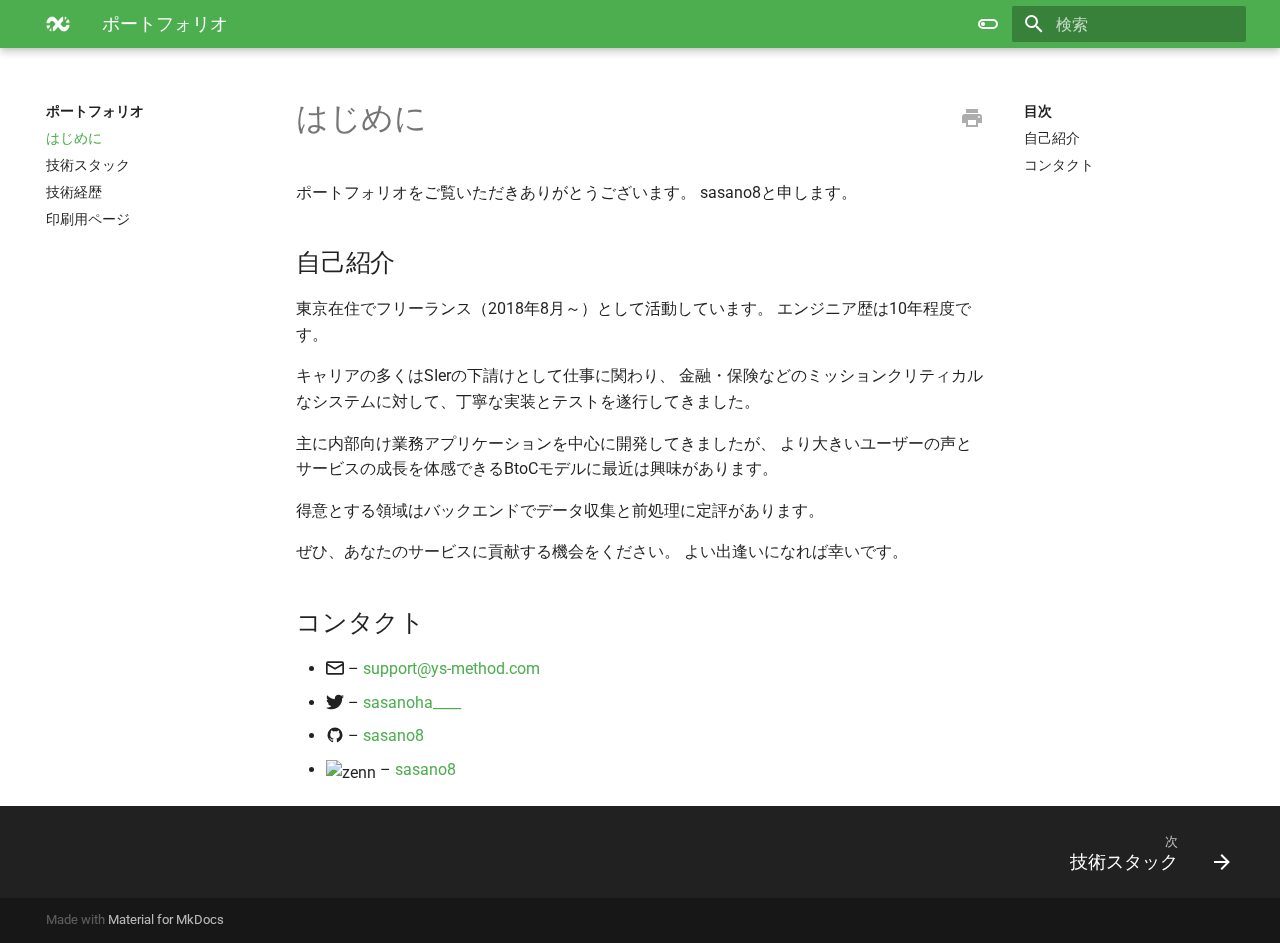
==== index.html @ bc9419f3 "deploy: 557b179d3d1a39d1cac01b126b637bb76a644ca0" ====
<!doctype html>
<html lang="ja" class="no-js">
  <head>
    
      <meta charset="utf-8">
      <meta name="viewport" content="width=device-width,initial-scale=1">
      
      
      
      
        <link rel="canonical" href="https://portfolio.ys-method.com/">
      
      <link rel="icon" href="img/logo2.png">
      <meta name="generator" content="mkdocs-1.2.3, mkdocs-material-7.2.2">
    
    
      
        <title>ポートフォリオ</title>
      
    
    
      <link rel="stylesheet" href="assets/stylesheets/main.1118c9be.min.css">
      
        
        <link rel="stylesheet" href="assets/stylesheets/palette.ba0d045b.min.css">
        
      
    
    
    
      
        
        <link rel="preconnect" href="https://fonts.gstatic.com" crossorigin>
        <link rel="stylesheet" href="https://fonts.googleapis.com/css?family=Roboto:300,400,400i,700%7CRoboto+Mono&display=fallback">
        <style>:root{--md-text-font-family:"Roboto";--md-code-font-family:"Roboto Mono"}</style>
      
    
    
    
      <link rel="stylesheet" href="css/print-site.css">
    
      <link rel="stylesheet" href="css/print-site-material.css">
    
      <link rel="stylesheet" href="css/custom.css">
    
    
      


    
    
  </head>
  
  
    
    
      
    
    
    
    
    <body dir="ltr" data-md-color-scheme="" data-md-color-primary="green" data-md-color-accent="deep-orange">
  
    
    <script>function __prefix(e){return new URL(".",location).pathname+"."+e}function __get(e,t=localStorage){return JSON.parse(t.getItem(__prefix(e)))}</script>
    
      <script>var palette=__get("__palette");if(null!==palette&&"object"==typeof palette.color)for(var key in palette.color)document.body.setAttribute("data-md-color-"+key,palette.color[key])</script>
    
    <input class="md-toggle" data-md-toggle="drawer" type="checkbox" id="__drawer" autocomplete="off">
    <input class="md-toggle" data-md-toggle="search" type="checkbox" id="__search" autocomplete="off">
    <label class="md-overlay" for="__drawer"></label>
    <div data-md-component="skip">
      
        
        <a href="#_1" class="md-skip">
          コンテンツにスキップ
        </a>
      
    </div>
    <div data-md-component="announce">
      
    </div>
    
      <header class="md-header" data-md-component="header">
  <nav class="md-header__inner md-grid" aria-label="ヘッダー">
    <a href="." title="ポートフォリオ" class="md-header__button md-logo" aria-label="ポートフォリオ" data-md-component="logo">
      
  <img src="img/logo2.png" alt="logo">

    </a>
    <label class="md-header__button md-icon" for="__drawer">
      <svg xmlns="http://www.w3.org/2000/svg" viewBox="0 0 24 24"><path d="M3 6h18v2H3V6m0 5h18v2H3v-2m0 5h18v2H3v-2z"/></svg>
    </label>
    <div class="md-header__title" data-md-component="header-title">
      <div class="md-header__ellipsis">
        <div class="md-header__topic">
          <span class="md-ellipsis">
            ポートフォリオ
          </span>
        </div>
        <div class="md-header__topic" data-md-component="header-topic">
          <span class="md-ellipsis">
            
              はじめに
            
          </span>
        </div>
      </div>
    </div>
    
      <form class="md-header__option" data-md-component="palette">
        
          
          
          <input class="md-option" data-md-color-media="" data-md-color-scheme="" data-md-color-primary="green" data-md-color-accent="deep-orange"  aria-label="Switch to dark mode"  type="radio" name="__palette" id="__palette_1">
          
            <label class="md-header__button md-icon" title="Switch to dark mode" for="__palette_2" hidden>
              <svg xmlns="http://www.w3.org/2000/svg" viewBox="0 0 24 24"><path d="M7 10a2 2 0 0 1 2 2 2 2 0 0 1-2 2 2 2 0 0 1-2-2 2 2 0 0 1 2-2m10-3a5 5 0 0 1 5 5 5 5 0 0 1-5 5H7a5 5 0 0 1-5-5 5 5 0 0 1 5-5h10M7 9a3 3 0 0 0-3 3 3 3 0 0 0 3 3h10a3 3 0 0 0 3-3 3 3 0 0 0-3-3H7z"/></svg>
            </label>
          
        
          
          
          <input class="md-option" data-md-color-media="" data-md-color-scheme="slate" data-md-color-primary="" data-md-color-accent=""  aria-label="Switch to light mode"  type="radio" name="__palette" id="__palette_2">
          
            <label class="md-header__button md-icon" title="Switch to light mode" for="__palette_1" hidden>
              <svg xmlns="http://www.w3.org/2000/svg" viewBox="0 0 24 24"><path d="M17 7H7a5 5 0 0 0-5 5 5 5 0 0 0 5 5h10a5 5 0 0 0 5-5 5 5 0 0 0-5-5m0 8a3 3 0 0 1-3-3 3 3 0 0 1 3-3 3 3 0 0 1 3 3 3 3 0 0 1-3 3z"/></svg>
            </label>
          
        
      </form>
    
    
    
      <label class="md-header__button md-icon" for="__search">
        <svg xmlns="http://www.w3.org/2000/svg" viewBox="0 0 24 24"><path d="M9.5 3A6.5 6.5 0 0 1 16 9.5c0 1.61-.59 3.09-1.56 4.23l.27.27h.79l5 5-1.5 1.5-5-5v-.79l-.27-.27A6.516 6.516 0 0 1 9.5 16 6.5 6.5 0 0 1 3 9.5 6.5 6.5 0 0 1 9.5 3m0 2C7 5 5 7 5 9.5S7 14 9.5 14 14 12 14 9.5 12 5 9.5 5z"/></svg>
      </label>
      
<div class="md-search" data-md-component="search" role="dialog">
  <label class="md-search__overlay" for="__search"></label>
  <div class="md-search__inner" role="search">
    <form class="md-search__form" name="search">
      <input type="text" class="md-search__input" name="query" aria-label="検索" placeholder="検索" autocapitalize="off" autocorrect="off" autocomplete="off" spellcheck="false" data-md-component="search-query" required>
      <label class="md-search__icon md-icon" for="__search">
        <svg xmlns="http://www.w3.org/2000/svg" viewBox="0 0 24 24"><path d="M9.5 3A6.5 6.5 0 0 1 16 9.5c0 1.61-.59 3.09-1.56 4.23l.27.27h.79l5 5-1.5 1.5-5-5v-.79l-.27-.27A6.516 6.516 0 0 1 9.5 16 6.5 6.5 0 0 1 3 9.5 6.5 6.5 0 0 1 9.5 3m0 2C7 5 5 7 5 9.5S7 14 9.5 14 14 12 14 9.5 12 5 9.5 5z"/></svg>
        <svg xmlns="http://www.w3.org/2000/svg" viewBox="0 0 24 24"><path d="M20 11v2H8l5.5 5.5-1.42 1.42L4.16 12l7.92-7.92L13.5 5.5 8 11h12z"/></svg>
      </label>
      <nav class="md-search__options" aria-label="Search">
        
        <button type="reset" class="md-search__icon md-icon" aria-label="クリア" tabindex="-1">
          <svg xmlns="http://www.w3.org/2000/svg" viewBox="0 0 24 24"><path d="M19 6.41 17.59 5 12 10.59 6.41 5 5 6.41 10.59 12 5 17.59 6.41 19 12 13.41 17.59 19 19 17.59 13.41 12 19 6.41z"/></svg>
        </button>
      </nav>
      
    </form>
    <div class="md-search__output">
      <div class="md-search__scrollwrap" data-md-scrollfix>
        <div class="md-search-result" data-md-component="search-result">
          <div class="md-search-result__meta">
            検索を初期化
          </div>
          <ol class="md-search-result__list"></ol>
        </div>
      </div>
    </div>
  </div>
</div>
    
    
  </nav>
</header>
    
    <div class="md-container" data-md-component="container">
      
      
        
      
      <main class="md-main" data-md-component="main">
        <div class="md-main__inner md-grid">
          
            
              
              <div class="md-sidebar md-sidebar--primary" data-md-component="sidebar" data-md-type="navigation" >
                <div class="md-sidebar__scrollwrap">
                  <div class="md-sidebar__inner">
                    


<nav class="md-nav md-nav--primary" aria-label="ナビゲーション" data-md-level="0">
  <label class="md-nav__title" for="__drawer">
    <a href="." title="ポートフォリオ" class="md-nav__button md-logo" aria-label="ポートフォリオ" data-md-component="logo">
      
  <img src="img/logo2.png" alt="logo">

    </a>
    ポートフォリオ
  </label>
  
  <ul class="md-nav__list" data-md-scrollfix>
    
      
      
      

  
  
    
  
  
    <li class="md-nav__item md-nav__item--active">
      
      <input class="md-nav__toggle md-toggle" data-md-toggle="toc" type="checkbox" id="__toc">
      
      
        
      
      
        <label class="md-nav__link md-nav__link--active" for="__toc">
          はじめに
          <span class="md-nav__icon md-icon"></span>
        </label>
      
      <a href="." class="md-nav__link md-nav__link--active">
        はじめに
      </a>
      
        
<nav class="md-nav md-nav--secondary" aria-label="目次">
  
  
  
    
  
  
    <label class="md-nav__title" for="__toc">
      <span class="md-nav__icon md-icon"></span>
      目次
    </label>
    <ul class="md-nav__list" data-md-component="toc" data-md-scrollfix>
      
        <li class="md-nav__item">
  <a href="#_2" class="md-nav__link">
    自己紹介
  </a>
  
</li>
      
        <li class="md-nav__item">
  <a href="#_3" class="md-nav__link">
    コンタクト
  </a>
  
</li>
      
    </ul>
  
</nav>
      
    </li>
  

    
      
      
      

  
  
  
    <li class="md-nav__item">
      <a href="tech_stack/" class="md-nav__link">
        技術スタック
      </a>
    </li>
  

    
      
      
      

  
  
  
    <li class="md-nav__item">
      <a href="background/" class="md-nav__link">
        技術経歴
      </a>
    </li>
  

    
      
      
      

  
  
  
    <li class="md-nav__item">
      <a href="print_page/" class="md-nav__link">
        印刷用ページ
      </a>
    </li>
  

    
  </ul>
</nav>
                  </div>
                </div>
              </div>
            
            
              
              <div class="md-sidebar md-sidebar--secondary" data-md-component="sidebar" data-md-type="toc" >
                <div class="md-sidebar__scrollwrap">
                  <div class="md-sidebar__inner">
                    
<nav class="md-nav md-nav--secondary" aria-label="目次">
  
  
  
    
  
  
    <label class="md-nav__title" for="__toc">
      <span class="md-nav__icon md-icon"></span>
      目次
    </label>
    <ul class="md-nav__list" data-md-component="toc" data-md-scrollfix>
      
        <li class="md-nav__item">
  <a href="#_2" class="md-nav__link">
    自己紹介
  </a>
  
</li>
      
        <li class="md-nav__item">
  <a href="#_3" class="md-nav__link">
    コンタクト
  </a>
  
</li>
      
    </ul>
  
</nav>
                  </div>
                </div>
              </div>
            
          
          <div class="md-content" data-md-component="content">
            <article class="md-content__inner md-typeset">
              

    <a href="print_page/" title="印刷用ページ" class="md-content__button md-icon">
        <svg xmlns="http://www.w3.org/2000/svg" viewBox="0 0 24 24"><path d="M18 3H6v4h12m1 5a1 1 0 0 1-1-1 1 1 0 0 1 1-1 1 1 0 0 1 1 1 1 1 0 0 1-1 1m-3 7H8v-5h8m3-6H5a3 3 0 0 0-3 3v6h4v4h12v-4h4v-6a3 3 0 0 0-3-3z"/></svg>
    </a>




                
                
                <h1 id="_1">はじめに</h1>
<p>ポートフォリオをご覧いただきありがとうございます。
sasano8と申します。</p>
<h2 id="_2">自己紹介</h2>
<p>東京在住でフリーランス（2018年8月～）として活動しています。
エンジニア歴は10年程度です。</p>
<p>キャリアの多くはSIerの下請けとして仕事に関わり、
金融・保険などのミッションクリティカルなシステムに対して、丁寧な実装とテストを遂行してきました。</p>
<p>主に内部向け業務アプリケーションを中心に開発してきましたが、
より大きいユーザーの声とサービスの成長を体感できるBtoCモデルに最近は興味があります。</p>
<p>得意とする領域はバックエンドでデータ収集と前処理に定評があります。</p>
<p>ぜひ、あなたのサービスに貢献する機会をください。
よい出逢いになれば幸いです。</p>
<h2 id="_3">コンタクト</h2>
<ul>
<li><span class="twemoji"><svg xmlns="http://www.w3.org/2000/svg" viewBox="0 0 16 16"><path fill-rule="evenodd" d="M1.75 2A1.75 1.75 0 0 0 0 3.75v.736a.75.75 0 0 0 0 .027v7.737C0 13.216.784 14 1.75 14h12.5A1.75 1.75 0 0 0 16 12.25v-8.5A1.75 1.75 0 0 0 14.25 2H1.75zM14.5 4.07v-.32a.25.25 0 0 0-.25-.25H1.75a.25.25 0 0 0-.25.25v.32L8 7.88l6.5-3.81zm-13 1.74v6.441c0 .138.112.25.25.25h12.5a.25.25 0 0 0 .25-.25V5.809L8.38 9.397a.75.75 0 0 1-.76 0L1.5 5.809z"/></svg></span> – <a href="mailto:support@ys-method.com" target="_blank">support@ys-method.com</a></li>
<li><span class="twemoji"><svg xmlns="http://www.w3.org/2000/svg" viewBox="0 0 512 512"><path d="M459.37 151.716c.325 4.548.325 9.097.325 13.645 0 138.72-105.583 298.558-298.558 298.558-59.452 0-114.68-17.219-161.137-47.106 8.447.974 16.568 1.299 25.34 1.299 49.055 0 94.213-16.568 130.274-44.832-46.132-.975-84.792-31.188-98.112-72.772 6.498.974 12.995 1.624 19.818 1.624 9.421 0 18.843-1.3 27.614-3.573-48.081-9.747-84.143-51.98-84.143-102.985v-1.299c13.969 7.797 30.214 12.67 47.431 13.319-28.264-18.843-46.781-51.005-46.781-87.391 0-19.492 5.197-37.36 14.294-52.954 51.655 63.675 129.3 105.258 216.365 109.807-1.624-7.797-2.599-15.918-2.599-24.04 0-57.828 46.782-104.934 104.934-104.934 30.213 0 57.502 12.67 76.67 33.137 23.715-4.548 46.456-13.32 66.599-25.34-7.798 24.366-24.366 44.833-46.132 57.827 21.117-2.273 41.584-8.122 60.426-16.243-14.292 20.791-32.161 39.308-52.628 54.253z"/></svg></span> – <a href="https://twitter.com/sasanoha____" target="_blank">sasanoha____</a></li>
<li><span class="twemoji"><svg xmlns="http://www.w3.org/2000/svg" viewBox="0 0 24 24"><path d="M12 2A10 10 0 0 0 2 12c0 4.42 2.87 8.17 6.84 9.5.5.08.66-.23.66-.5v-1.69c-2.77.6-3.36-1.34-3.36-1.34-.46-1.16-1.11-1.47-1.11-1.47-.91-.62.07-.6.07-.6 1 .07 1.53 1.03 1.53 1.03.87 1.52 2.34 1.07 2.91.83.09-.65.35-1.09.63-1.34-2.22-.25-4.55-1.11-4.55-4.92 0-1.11.38-2 1.03-2.71-.1-.25-.45-1.29.1-2.64 0 0 .84-.27 2.75 1.02.79-.22 1.65-.33 2.5-.33.85 0 1.71.11 2.5.33 1.91-1.29 2.75-1.02 2.75-1.02.55 1.35.2 2.39.1 2.64.65.71 1.03 1.6 1.03 2.71 0 3.82-2.34 4.66-4.57 4.91.36.31.69.92.69 1.85V21c0 .27.16.59.67.5C19.14 20.16 22 16.42 22 12A10 10 0 0 0 12 2z"/></svg></span> – <a href="https://github.com/sasano8/" target="_blank">sasano8</a></li>
<li><img class="twemoji" src="https://simpleicons.org/icons/zenn.svg" alt="zenn" /> – <a href="https://zenn.dev/sasano8" target="_blank">sasano8</a></li>
</ul>
                
              

              
                


              
            </article>
          </div>
        </div>
        
      </main>
      
        
<footer class="md-footer">
  
    <nav class="md-footer__inner md-grid" aria-label="フッター">
      
      
        
        <a href="tech_stack/" class="md-footer__link md-footer__link--next" aria-label="次: 技術スタック" rel="next">
          <div class="md-footer__title">
            <div class="md-ellipsis">
              <span class="md-footer__direction">
                次
              </span>
              技術スタック
            </div>
          </div>
          <div class="md-footer__button md-icon">
            <svg xmlns="http://www.w3.org/2000/svg" viewBox="0 0 24 24"><path d="M4 11v2h12l-5.5 5.5 1.42 1.42L19.84 12l-7.92-7.92L10.5 5.5 16 11H4z"/></svg>
          </div>
        </a>
      
    </nav>
  
  <div class="md-footer-meta md-typeset">
    <div class="md-footer-meta__inner md-grid">
      <div class="md-footer-copyright">
        
        Made with
        <a href="https://squidfunk.github.io/mkdocs-material/" target="_blank" rel="noopener">
          Material for MkDocs
        </a>
        
      </div>
      
    </div>
  </div>
</footer>
      
    </div>
    <div class="md-dialog" data-md-component="dialog">
      <div class="md-dialog__inner md-typeset"></div>
    </div>
    <script id="__config" type="application/json">{"base": ".", "features": [], "translations": {"clipboard.copy": "\u30af\u30ea\u30c3\u30d7\u30dc\u30fc\u30c9\u3078\u30b3\u30d4\u30fc", "clipboard.copied": "\u30b3\u30d4\u30fc\u3057\u307e\u3057\u305f", "search.config.lang": "ja", "search.config.pipeline": "trimmer, stemmer", "search.config.separator": "[\\s\\-\u3000\u3001\u3002\uff0c\uff0e]+", "search.placeholder": "\u691c\u7d22", "search.result.placeholder": "\u691c\u7d22\u30ad\u30fc\u30ef\u30fc\u30c9\u3092\u5165\u529b\u3057\u3066\u304f\u3060\u3055\u3044", "search.result.none": "\u4f55\u3082\u898b\u3064\u304b\u308a\u307e\u305b\u3093\u3067\u3057\u305f", "search.result.one": "1\u4ef6\u898b\u3064\u304b\u308a\u307e\u3057\u305f", "search.result.other": "#\u4ef6\u898b\u3064\u304b\u308a\u307e\u3057\u305f", "search.result.more.one": "\u3053\u306e\u30da\u30fc\u30b8\u5185\u306b\u3082\u30461\u4ef6\u898b\u3064\u304b\u308a\u307e\u3057\u305f", "search.result.more.other": "\u3053\u306e\u30da\u30fc\u30b8\u5185\u306b\u3042\u3068#\u4ef6\u898b\u3064\u304b\u308a\u307e\u3057\u305f", "search.result.term.missing": "\u691c\u7d22\u306b\u542b\u307e\u308c\u306a\u3044", "select.version.title": "Select version"}, "search": "assets/javascripts/workers/search.709b4209.min.js", "version": null}</script>
    
    
      <script src="assets/javascripts/bundle.2b46852b.min.js"></script>
      
        <script src="js/print-site-instant-loading.js"></script>
      
        <script src="js/print-site.js"></script>
      
    
  </body>
</html>
---- assets/stylesheets/main.1118c9be.min.css ----
@charset "UTF-8";html{-webkit-text-size-adjust:none;-ms-text-size-adjust:none;text-size-adjust:none;box-sizing:border-box}*,:after,:before{box-sizing:inherit}body{margin:0}a,button,input,label{-webkit-tap-highlight-color:transparent}a{color:inherit;text-decoration:none}hr{border:0;box-sizing:content-box;display:block;height:.05rem;overflow:visible;padding:0}small{font-size:80%}sub,sup{line-height:1em}img{border-style:none}table{border-collapse:separate;border-spacing:0}td,th{font-weight:400;vertical-align:top}button{background:transparent;border:0;font-family:inherit;font-size:inherit;margin:0;padding:0}input{border:0;outline:none}:root{--md-default-fg-color:rgba(0,0,0,0.87);--md-default-fg-color--light:rgba(0,0,0,0.54);--md-default-fg-color--lighter:rgba(0,0,0,0.32);--md-default-fg-color--lightest:rgba(0,0,0,0.07);--md-default-bg-color:#fff;--md-default-bg-color--light:hsla(0,0%,100%,0.7);--md-default-bg-color--lighter:hsla(0,0%,100%,0.3);--md-default-bg-color--lightest:hsla(0,0%,100%,0.12);--md-primary-fg-color:#4051b5;--md-primary-fg-color--light:#5d6cc0;--md-primary-fg-color--dark:#303fa1;--md-primary-bg-color:#fff;--md-primary-bg-color--light:hsla(0,0%,100%,0.7);--md-accent-fg-color:#526cfe;--md-accent-fg-color--transparent:rgba(82,108,254,0.1);--md-accent-bg-color:#fff;--md-accent-bg-color--light:hsla(0,0%,100%,0.7)}:root>*{--md-code-fg-color:#36464e;--md-code-bg-color:#f5f5f5;--md-code-hl-color:rgba(255,255,0,0.5);--md-code-hl-number-color:#d52a2a;--md-code-hl-special-color:#db1457;--md-code-hl-function-color:#a846b9;--md-code-hl-constant-color:#6e59d9;--md-code-hl-keyword-color:#3f6ec6;--md-code-hl-string-color:#1c7d4d;--md-code-hl-name-color:var(--md-code-fg-color);--md-code-hl-operator-color:var(--md-default-fg-color--light);--md-code-hl-punctuation-color:var(--md-default-fg-color--light);--md-code-hl-comment-color:var(--md-default-fg-color--light);--md-code-hl-generic-color:var(--md-default-fg-color--light);--md-code-hl-variable-color:var(--md-default-fg-color--light);--md-typeset-color:var(--md-default-fg-color);--md-typeset-a-color:var(--md-primary-fg-color);--md-typeset-mark-color:rgba(255,255,0,0.5);--md-typeset-del-color:hsla(6,90%,60%,0.15);--md-typeset-ins-color:rgba(11,213,112,0.15);--md-typeset-kbd-color:#fafafa;--md-typeset-kbd-accent-color:#fff;--md-typeset-kbd-border-color:#b8b8b8;--md-admonition-fg-color:var(--md-default-fg-color);--md-admonition-bg-color:var(--md-default-bg-color);--md-footer-fg-color:#fff;--md-footer-fg-color--light:hsla(0,0%,100%,0.7);--md-footer-fg-color--lighter:hsla(0,0%,100%,0.3);--md-footer-bg-color:rgba(0,0,0,0.87);--md-footer-bg-color--dark:rgba(0,0,0,0.32)}.md-icon svg{fill:currentColor;display:block;height:1.2rem;width:1.2rem}body{-webkit-font-smoothing:antialiased;-moz-osx-font-smoothing:grayscale}body,input{font-feature-settings:"kern","liga";font-family:var(--md-text-font-family,_),-apple-system,BlinkMacSystemFont,Helvetica,Arial,sans-serif}body,code,input,kbd,pre{color:var(--md-typeset-color)}code,kbd,pre{font-feature-settings:"kern";font-family:var(--md-code-font-family,_),SFMono-Regular,Consolas,Menlo,monospace}:root{--md-typeset-table--ascending:url('data:image/svg+xml;charset=utf-8,<svg xmlns="http://www.w3.org/2000/svg" viewBox="0 0 24 24"><path d="M11 4h2v12l5.5-5.5 1.42 1.42L12 19.84l-7.92-7.92L5.5 10.5 11 16V4z"/></svg>');--md-typeset-table--descending:url('data:image/svg+xml;charset=utf-8,<svg xmlns="http://www.w3.org/2000/svg" viewBox="0 0 24 24"><path d="M13 20h-2V8l-5.5 5.5-1.42-1.42L12 4.16l7.92 7.92-1.42 1.42L13 8v12z"/></svg>')}.md-typeset{-webkit-print-color-adjust:exact;color-adjust:exact;font-size:.8rem;line-height:1.6}@media print{.md-typeset{font-size:.68rem}}.md-typeset blockquote,.md-typeset dl,.md-typeset figure,.md-typeset ol,.md-typeset pre,.md-typeset ul{margin:1em 0}.md-typeset h1{color:var(--md-default-fg-color--light);font-size:2em;line-height:1.3;margin:0 0 1.25em}.md-typeset h1,.md-typeset h2{font-weight:300;letter-spacing:-.01em}.md-typeset h2{font-size:1.5625em;line-height:1.4;margin:1.6em 0 .64em}.md-typeset h3{font-size:1.25em;font-weight:400;letter-spacing:-.01em;line-height:1.5;margin:1.6em 0 .8em}.md-typeset h2+h3{margin-top:.8em}.md-typeset h4{font-weight:700;letter-spacing:-.01em;margin:1em 0}.md-typeset h5,.md-typeset h6{color:var(--md-default-fg-color--light);font-size:.8em;font-weight:700;letter-spacing:-.01em;margin:1.25em 0}.md-typeset h5{text-transform:uppercase}.md-typeset hr{border-bottom:.05rem solid var(--md-default-fg-color--lightest);display:flow-root;margin:1.5em 0}.md-typeset a{color:var(--md-typeset-a-color);word-break:break-word}.md-typeset a,.md-typeset a:before{transition:color 125ms}.md-typeset a:focus,.md-typeset a:hover{color:var(--md-accent-fg-color)}.md-typeset a.focus-visible{outline-color:var(--md-accent-fg-color);outline-offset:.2rem}.md-typeset code,.md-typeset kbd,.md-typeset pre{color:var(--md-code-fg-color);direction:ltr}@media print{.md-typeset code,.md-typeset kbd,.md-typeset pre{white-space:pre-wrap}}.md-typeset code{background-color:var(--md-code-bg-color);border-radius:.1rem;-webkit-box-decoration-break:clone;box-decoration-break:clone;font-size:.85em;padding:0 .2941176471em;word-break:break-word}.md-typeset code:not(.focus-visible){-webkit-tap-highlight-color:transparent;outline:none}.md-typeset h1 code,.md-typeset h2 code,.md-typeset h3 code,.md-typeset h4 code,.md-typeset h5 code,.md-typeset h6 code{background-color:transparent;box-shadow:none;margin:initial;padding:initial}.md-typeset a code{color:currentColor}.md-typeset pre{display:flow-root;line-height:1.4;position:relative}.md-typeset pre>code{-webkit-box-decoration-break:slice;box-decoration-break:slice;box-shadow:none;display:block;margin:0;overflow:auto;padding:.7720588235em 1.1764705882em;scrollbar-color:var(--md-default-fg-color--lighter) transparent;scrollbar-width:thin;touch-action:auto;word-break:normal}.md-typeset pre>code:hover{scrollbar-color:var(--md-accent-fg-color) transparent}.md-typeset pre>code::-webkit-scrollbar{height:.2rem;width:.2rem}.md-typeset pre>code::-webkit-scrollbar-thumb{background-color:var(--md-default-fg-color--lighter)}.md-typeset pre>code::-webkit-scrollbar-thumb:hover{background-color:var(--md-accent-fg-color)}@media screen and (max-width:44.9375em){.md-typeset>pre{margin:1em -.8rem}.md-typeset>pre code{border-radius:0}}.md-typeset kbd{background-color:var(--md-typeset-kbd-color);border-radius:.1rem;box-shadow:0 .1rem 0 .05rem var(--md-typeset-kbd-border-color),0 .1rem 0 var(--md-typeset-kbd-border-color),0 -.1rem .2rem var(--md-typeset-kbd-accent-color) inset;color:var(--md-default-fg-color);display:inline-block;font-size:.75em;padding:0 .6666666667em;vertical-align:text-top;word-break:break-word}.md-typeset mark{background-color:var(--md-typeset-mark-color);-webkit-box-decoration-break:clone;box-decoration-break:clone;color:inherit;word-break:break-word}.md-typeset abbr{border-bottom:.05rem dotted var(--md-default-fg-color--light);cursor:help;text-decoration:none}@media (hover:none){.md-typeset abbr{position:relative}.md-typeset abbr[title]:focus:after,.md-typeset abbr[title]:hover:after{background-color:var(--md-default-fg-color);border-radius:.1rem;box-shadow:0 2px 2px 0 rgba(0,0,0,.14),0 1px 5px 0 rgba(0,0,0,.12),0 3px 1px -2px rgba(0,0,0,.2);color:var(--md-default-bg-color);content:attr(title);display:inline-block;font-size:.7rem;left:0;margin-top:2em;max-width:80%;min-width:-webkit-max-content;min-width:-moz-max-content;min-width:max-content;padding:.2rem .3rem;position:absolute;width:auto}}.md-typeset small{opacity:.75}.md-typeset sub,.md-typeset sup{margin-left:.078125em}[dir=rtl] .md-typeset sub,[dir=rtl] .md-typeset sup{margin-left:0;margin-right:.078125em}.md-typeset blockquote{border-left:.2rem solid var(--md-default-fg-color--lighter);color:var(--md-default-fg-color--light);display:flow-root;padding-left:.6rem}[dir=rtl] .md-typeset blockquote{border-left:initial;border-right:.2rem solid var(--md-default-fg-color--lighter);padding-left:0;padding-right:.6rem}.md-typeset ul{list-style-type:disc}.md-typeset ol,.md-typeset ul{display:flow-root;margin-left:.625em;padding:0}[dir=rtl] .md-typeset ol,[dir=rtl] .md-typeset ul{margin-left:0;margin-right:.625em}.md-typeset ol ol,.md-typeset ul ol{list-style-type:lower-alpha}.md-typeset ol ol ol,.md-typeset ul ol ol{list-style-type:lower-roman}.md-typeset ol li,.md-typeset ul li{margin-bottom:.5em;margin-left:1.25em}[dir=rtl] .md-typeset ol li,[dir=rtl] .md-typeset ul li{margin-left:0;margin-right:1.25em}.md-typeset ol li blockquote,.md-typeset ol li p,.md-typeset ul li blockquote,.md-typeset ul li p{margin:.5em 0}.md-typeset ol li:last-child,.md-typeset ul li:last-child{margin-bottom:0}.md-typeset ol li ol,.md-typeset ol li ul,.md-typeset ul li ol,.md-typeset ul li ul{margin:.5em 0 .5em .625em}[dir=rtl] .md-typeset ol li ol,[dir=rtl] .md-typeset ol li ul,[dir=rtl] .md-typeset ul li ol,[dir=rtl] .md-typeset ul li ul{margin-left:0;margin-right:.625em}.md-typeset dd{margin:1em 0 1.5em 1.875em}[dir=rtl] .md-typeset dd{margin-left:0;margin-right:1.875em}.md-typeset img,.md-typeset svg{height:auto;max-width:100%}.md-typeset img[align=left],.md-typeset svg[align=left]{margin:1em 1em 1em 0}.md-typeset img[align=right],.md-typeset svg[align=right]{margin:1em 0 1em 1em}.md-typeset img[align]:only-child,.md-typeset svg[align]:only-child{margin-top:0}.md-typeset figure{display:flow-root;margin:0 auto;max-width:100%;text-align:center;width:-webkit-fit-content;width:-moz-fit-content;width:fit-content}.md-typeset figure img{display:block}.md-typeset figcaption{font-style:italic;margin:1em auto 2em;max-width:24rem}.md-typeset iframe{max-width:100%}.md-typeset table:not([class]){background-color:var(--md-default-bg-color);border-radius:.1rem;box-shadow:0 .2rem .5rem rgba(0,0,0,.05),0 0 .05rem rgba(0,0,0,.1);display:inline-block;font-size:.64rem;max-width:100%;overflow:auto;touch-action:auto}@media print{.md-typeset table:not([class]){display:table}}.md-typeset table:not([class])+*{margin-top:1.5em}.md-typeset table:not([class]) td>:first-child,.md-typeset table:not([class]) th>:first-child{margin-top:0}.md-typeset table:not([class]) td>:last-child,.md-typeset table:not([class]) th>:last-child{margin-bottom:0}.md-typeset table:not([class]) td:not([align]),.md-typeset table:not([class]) th:not([align]){text-align:left}[dir=rtl] .md-typeset table:not([class]) td:not([align]),[dir=rtl] .md-typeset table:not([class]) th:not([align]){text-align:right}.md-typeset table:not([class]) th{background-color:var(--md-default-fg-color--light);color:var(--md-default-bg-color);min-width:5rem;padding:.9375em 1.25em;vertical-align:top}.md-typeset table:not([class]) th a{color:inherit}.md-typeset table:not([class]) td{border-top:.05rem solid var(--md-default-fg-color--lightest);padding:.9375em 1.25em;vertical-align:top}.md-typeset table:not([class]) tr{transition:background-color 125ms}.md-typeset table:not([class]) tr:hover{background-color:rgba(0,0,0,.035);box-shadow:0 .05rem 0 var(--md-default-bg-color) inset}.md-typeset table:not([class]) tr:first-child td{border-top:0}.md-typeset table:not([class]) a{word-break:normal}.md-typeset table th[role=columnheader]{cursor:pointer}.md-typeset table th[role=columnheader]:after{content:"";display:inline-block;height:1.2em;margin-left:.5em;-webkit-mask-repeat:no-repeat;mask-repeat:no-repeat;-webkit-mask-size:contain;mask-size:contain;vertical-align:sub;width:1.2em}.md-typeset table th[role=columnheader][aria-sort=ascending]:after{background-color:currentColor;-webkit-mask-image:var(--md-typeset-table--ascending);mask-image:var(--md-typeset-table--ascending)}.md-typeset table th[role=columnheader][aria-sort=descending]:after{background-color:currentColor;-webkit-mask-image:var(--md-typeset-table--descending);mask-image:var(--md-typeset-table--descending)}.md-typeset__scrollwrap{margin:1em -.8rem;overflow-x:auto;touch-action:auto}.md-typeset__table{display:inline-block;margin-bottom:.5em;padding:0 .8rem}@media print{.md-typeset__table{display:block}}html .md-typeset__table table{display:table;margin:0;overflow:hidden;width:100%}html{font-size:125%;height:100%;overflow-x:hidden}@media screen and (min-width:100em){html{font-size:137.5%}}@media screen and (min-width:125em){html{font-size:150%}}body{background-color:var(--md-default-bg-color);display:flex;flex-direction:column;font-size:.5rem;min-height:100%;position:relative;width:100%}@media print{body{display:block}}@media screen and (max-width:59.9375em){body[data-md-state=lock]{position:fixed}}.md-grid{margin-left:auto;margin-right:auto;max-width:61rem}.md-container{display:flex;flex-direction:column;flex-grow:1}@media print{.md-container{display:block}}.md-main{flex-grow:1}.md-main__inner{display:flex;height:100%;margin-top:1.5rem}.md-ellipsis{overflow:hidden;text-overflow:ellipsis;white-space:nowrap}.md-toggle{display:none}.md-option{height:0;opacity:0;position:absolute;width:0}.md-option:checked+label:not([hidden]){display:block}.md-option.focus-visible+label{outline-color:var(--md-accent-fg-color);outline-style:auto}.md-skip{background-color:var(--md-default-fg-color);border-radius:.1rem;color:var(--md-default-bg-color);font-size:.64rem;margin:.5rem;opacity:0;outline-color:var(--md-accent-fg-color);padding:.3rem .5rem;position:fixed;transform:translateY(.4rem);z-index:-1}.md-skip:focus{opacity:1;transform:translateY(0);transition:transform .25s cubic-bezier(.4,0,.2,1),opacity 175ms 75ms;z-index:10}@page{margin:25mm}.md-announce{background-color:var(--md-footer-bg-color);overflow:auto}@media print{.md-announce{display:none}}.md-announce__inner{color:var(--md-footer-fg-color);font-size:.7rem;margin:.6rem auto;padding:0 .8rem}:root{--md-clipboard-icon:url('data:image/svg+xml;charset=utf-8,<svg xmlns="http://www.w3.org/2000/svg" viewBox="0 0 24 24"><path d="M19 21H8V7h11m0-2H8a2 2 0 0 0-2 2v14a2 2 0 0 0 2 2h11a2 2 0 0 0 2-2V7a2 2 0 0 0-2-2m-3-4H4a2 2 0 0 0-2 2v14h2V3h12V1z"/></svg>')}.md-clipboard{border-radius:.1rem;color:var(--md-default-fg-color--lightest);cursor:pointer;height:1.5em;outline-color:var(--md-accent-fg-color);outline-offset:.1rem;position:absolute;right:.5em;top:.5em;transition:color .25s;width:1.5em;z-index:1}@media print{.md-clipboard{display:none}}.md-clipboard:not(.focus-visible){-webkit-tap-highlight-color:transparent;outline:none}:hover>.md-clipboard{color:var(--md-default-fg-color--light)}.md-clipboard:focus,.md-clipboard:hover{color:var(--md-accent-fg-color)}.md-clipboard:after{background-color:currentColor;content:"";display:block;height:1.125em;margin:0 auto;-webkit-mask-image:var(--md-clipboard-icon);mask-image:var(--md-clipboard-icon);-webkit-mask-repeat:no-repeat;mask-repeat:no-repeat;-webkit-mask-size:contain;mask-size:contain;width:1.125em}.md-clipboard--inline{cursor:pointer}.md-clipboard--inline code{transition:color .25s,background-color .25s}.md-clipboard--inline:focus code,.md-clipboard--inline:hover code{background-color:var(--md-accent-fg-color--transparent);color:var(--md-accent-fg-color)}.md-content{flex-grow:1;overflow:hidden;scroll-padding-top:51.2rem}.md-content__inner{margin:0 .8rem 1.2rem;padding-top:.6rem}@media screen and (min-width:76.25em){.md-sidebar--primary:not([hidden])~.md-content>.md-content__inner{margin-left:1.2rem}[dir=rtl] .md-sidebar--primary:not([hidden])~.md-content>.md-content__inner{margin-left:.8rem;margin-right:1.2rem}.md-sidebar--secondary:not([hidden])~.md-content>.md-content__inner{margin-right:1.2rem}[dir=rtl] .md-sidebar--secondary:not([hidden])~.md-content>.md-content__inner{margin-left:1.2rem;margin-right:.8rem}}.md-content__inner:before{content:"";display:block;height:.4rem}.md-content__inner>:last-child{margin-bottom:0}.md-content__button{float:right;margin:.4rem 0 .4rem .4rem;padding:0}@media print{.md-content__button{display:none}}[dir=rtl] .md-content__button{float:left;margin-left:0;margin-right:.4rem}[dir=rtl] .md-content__button svg{transform:scaleX(-1)}.md-typeset .md-content__button{color:var(--md-default-fg-color--lighter)}.md-content__button svg{display:inline;vertical-align:top}.md-dialog{background-color:var(--md-default-fg-color);border-radius:.1rem;bottom:.8rem;box-shadow:0 2px 2px 0 rgba(0,0,0,.14),0 1px 5px 0 rgba(0,0,0,.12),0 3px 1px -2px rgba(0,0,0,.2);left:auto;min-width:11.1rem;opacity:0;padding:.4rem .6rem;pointer-events:none;position:fixed;right:.8rem;transform:translateY(100%);transition:transform 0ms .4s,opacity .4s;z-index:3}@media print{.md-dialog{display:none}}[dir=rtl] .md-dialog{left:.8rem;right:auto}.md-dialog[data-md-state=open]{opacity:1;pointer-events:auto;transform:translateY(0);transition:transform .4s cubic-bezier(.075,.85,.175,1),opacity .4s}.md-dialog__inner{color:var(--md-default-bg-color);font-size:.7rem}.md-typeset .md-button{border:.1rem solid;border-radius:.1rem;color:var(--md-primary-fg-color);cursor:pointer;display:inline-block;font-weight:700;padding:.625em 2em;transition:color 125ms,background-color 125ms,border-color 125ms}.md-typeset .md-button--primary{background-color:var(--md-primary-fg-color);border-color:var(--md-primary-fg-color);color:var(--md-primary-bg-color)}.md-typeset .md-button:focus,.md-typeset .md-button:hover{background-color:var(--md-accent-fg-color);border-color:var(--md-accent-fg-color);color:var(--md-accent-bg-color)}.md-typeset .md-input{border-radius:.1rem;box-shadow:0 .2rem .5rem rgba(0,0,0,.1),0 .025rem .05rem rgba(0,0,0,.1);font-size:.8rem;height:1.8rem;padding:0 .6rem;transition:box-shadow .25s}.md-typeset .md-input:focus,.md-typeset .md-input:hover{box-shadow:0 .4rem 1rem rgba(0,0,0,.15),0 .025rem .05rem rgba(0,0,0,.15)}.md-typeset .md-input--stretch{width:100%}.md-header{background-color:var(--md-primary-fg-color);box-shadow:0 0 .2rem transparent,0 .2rem .4rem transparent;color:var(--md-primary-bg-color);left:0;position:-webkit-sticky;position:sticky;right:0;top:0;z-index:3}@media print{.md-header{display:none}}.md-header[data-md-state=shadow]{box-shadow:0 0 .2rem rgba(0,0,0,.1),0 .2rem .4rem rgba(0,0,0,.2);transition:transform .25s cubic-bezier(.1,.7,.1,1),box-shadow .25s}.md-header[data-md-state=hidden]{transform:translateY(-100%);transition:transform .25s cubic-bezier(.8,0,.6,1),box-shadow .25s}.md-header__inner{align-items:center;display:flex;padding:0 .2rem}.md-header__button{color:currentColor;cursor:pointer;margin:.2rem;outline-color:var(--md-accent-fg-color);padding:.4rem;position:relative;transition:opacity .25s;vertical-align:middle;z-index:1}.md-header__button:hover{opacity:.7}.md-header__button:not([hidden]){display:inline-block}.md-header__button:not(.focus-visible){-webkit-tap-highlight-color:transparent;outline:none}.md-header__button.md-logo{margin:.2rem;padding:.4rem}@media screen and (max-width:76.1875em){.md-header__button.md-logo{display:none}}.md-header__button.md-logo img,.md-header__button.md-logo svg{fill:currentColor;display:block;height:1.2rem;width:1.2rem}@media screen and (min-width:60em){.md-header__button[for=__search]{display:none}}.no-js .md-header__button[for=__search]{display:none}[dir=rtl] .md-header__button[for=__search] svg{transform:scaleX(-1)}@media screen and (min-width:76.25em){.md-header__button[for=__drawer]{display:none}}.md-header__topic{display:flex;max-width:100%;position:absolute;transition:transform .4s cubic-bezier(.1,.7,.1,1),opacity .15s}.md-header__topic+.md-header__topic{opacity:0;pointer-events:none;transform:translateX(1.25rem);transition:transform .4s cubic-bezier(1,.7,.1,.1),opacity .15s;z-index:-1}[dir=rtl] .md-header__topic+.md-header__topic{transform:translateX(-1.25rem)}.md-header__title{flex-grow:1;font-size:.9rem;height:2.4rem;line-height:2.4rem;margin-left:1rem;margin-right:.4rem}.md-header__title[data-md-state=active] .md-header__topic{opacity:0;pointer-events:none;transform:translateX(-1.25rem);transition:transform .4s cubic-bezier(1,.7,.1,.1),opacity .15s;z-index:-1}[dir=rtl] .md-header__title[data-md-state=active] .md-header__topic{transform:translateX(1.25rem)}.md-header__title[data-md-state=active] .md-header__topic+.md-header__topic{opacity:1;pointer-events:auto;transform:translateX(0);transition:transform .4s cubic-bezier(.1,.7,.1,1),opacity .15s;z-index:0}.md-header__title>.md-header__ellipsis{height:100%;position:relative;width:100%}.md-header__option{display:flex;flex-shrink:0;max-width:100%;transition:max-width 0ms .25s,opacity .25s .25s;white-space:nowrap}[data-md-toggle=search]:checked~.md-header .md-header__option{max-width:0;opacity:0;transition:max-width 0ms,opacity 0ms}.md-header__source{display:none}@media screen and (min-width:60em){.md-header__source{display:block;margin-left:1rem;max-width:11.7rem;width:11.7rem}[dir=rtl] .md-header__source{margin-left:0;margin-right:1rem}}@media screen and (min-width:76.25em){.md-header__source{margin-left:1.4rem}[dir=rtl] .md-header__source{margin-right:1.4rem}}.md-footer{background-color:var(--md-footer-bg-color);color:var(--md-footer-fg-color)}@media print{.md-footer{display:none}}.md-footer__inner{overflow:auto;padding:.2rem}.md-footer__link{display:flex;outline-color:var(--md-accent-fg-color);padding-bottom:.4rem;padding-top:1.4rem;transition:opacity .25s}@media screen and (min-width:45em){.md-footer__link{width:50%}}.md-footer__link:focus,.md-footer__link:hover{opacity:.7}.md-footer__link--prev{float:left}@media screen and (max-width:44.9375em){.md-footer__link--prev{width:25%}.md-footer__link--prev .md-footer__title{display:none}}[dir=rtl] .md-footer__link--prev{float:right}[dir=rtl] .md-footer__link--prev svg{transform:scaleX(-1)}.md-footer__link--next{float:right;text-align:right}@media screen and (max-width:44.9375em){.md-footer__link--next{width:75%}}[dir=rtl] .md-footer__link--next{float:left;text-align:left}[dir=rtl] .md-footer__link--next svg{transform:scaleX(-1)}.md-footer__title{flex-grow:1;font-size:.9rem;line-height:2.4rem;max-width:calc(100% - 2.4rem);padding:0 1rem;position:relative}.md-footer__button{margin:.2rem;padding:.4rem}.md-footer__direction{font-size:.64rem;left:0;margin-top:-1rem;opacity:.7;padding:0 1rem;position:absolute;right:0}.md-footer-meta{background-color:var(--md-footer-bg-color--dark)}.md-footer-meta__inner{display:flex;flex-wrap:wrap;justify-content:space-between;padding:.2rem}html .md-footer-meta.md-typeset a{color:var(--md-footer-fg-color--light)}html .md-footer-meta.md-typeset a:focus,html .md-footer-meta.md-typeset a:hover{color:var(--md-footer-fg-color)}.md-footer-copyright{color:var(--md-footer-fg-color--lighter);font-size:.64rem;margin:auto .6rem;padding:.4rem 0;width:100%}@media screen and (min-width:45em){.md-footer-copyright{width:auto}}.md-footer-copyright__highlight{color:var(--md-footer-fg-color--light)}.md-footer-social{margin:0 .4rem;padding:.2rem 0 .6rem}@media screen and (min-width:45em){.md-footer-social{padding:.6rem 0}}.md-footer-social__link{display:inline-block;height:1.6rem;text-align:center;width:1.6rem}.md-footer-social__link:before{line-height:1.9}.md-footer-social__link svg{fill:currentColor;max-height:.8rem;vertical-align:-25%}:root{--md-nav-icon--prev:url('data:image/svg+xml;charset=utf-8,<svg xmlns="http://www.w3.org/2000/svg" viewBox="0 0 24 24"><path d="M20 11v2H8l5.5 5.5-1.42 1.42L4.16 12l7.92-7.92L13.5 5.5 8 11h12z"/></svg>');--md-nav-icon--next:url('data:image/svg+xml;charset=utf-8,<svg xmlns="http://www.w3.org/2000/svg" viewBox="0 0 24 24"><path d="M8.59 16.58 13.17 12 8.59 7.41 10 6l6 6-6 6-1.41-1.42z"/></svg>');--md-toc-icon:url('data:image/svg+xml;charset=utf-8,<svg xmlns="http://www.w3.org/2000/svg" viewBox="0 0 24 24"><path d="M3 9h14V7H3v2m0 4h14v-2H3v2m0 4h14v-2H3v2m16 0h2v-2h-2v2m0-10v2h2V7h-2m0 6h2v-2h-2v2z"/></svg>')}.md-nav{font-size:.7rem;line-height:1.3}.md-nav__title{display:block;font-weight:700;overflow:hidden;padding:0 .6rem;text-overflow:ellipsis}.md-nav__title .md-nav__button{display:none}.md-nav__title .md-nav__button img{height:100%;width:auto}.md-nav__title .md-nav__button.md-logo img,.md-nav__title .md-nav__button.md-logo svg{fill:currentColor;display:block;height:2.4rem;width:2.4rem}.md-nav__list{list-style:none;margin:0;padding:0}.md-nav__item{padding:0 .6rem}.md-nav__item .md-nav__item{padding-right:0}[dir=rtl] .md-nav__item .md-nav__item{padding-left:0;padding-right:.6rem}.md-nav__link{cursor:pointer;display:block;margin-top:.625em;overflow:hidden;scroll-snap-align:start;text-overflow:ellipsis;transition:color 125ms}.md-nav__link[data-md-state=blur]{color:var(--md-default-fg-color--light)}.md-nav__item .md-nav__link--active{color:var(--md-typeset-a-color)}.md-nav__item--nested>.md-nav__link{color:inherit}.md-nav__link:focus,.md-nav__link:hover{color:var(--md-accent-fg-color)}.md-nav__link.focus-visible{outline-color:var(--md-accent-fg-color);outline-offset:.2rem}.md-nav--primary .md-nav__link[for=__toc]{display:none}.md-nav--primary .md-nav__link[for=__toc] .md-icon:after{background-color:currentColor;display:block;height:100%;-webkit-mask-image:var(--md-toc-icon);mask-image:var(--md-toc-icon);width:100%}.md-nav--primary .md-nav__link[for=__toc]~.md-nav{display:none}.md-nav__source{display:none}@media screen and (max-width:76.1875em){.md-nav--primary,.md-nav--primary .md-nav{background-color:var(--md-default-bg-color);display:flex;flex-direction:column;height:100%;left:0;position:absolute;right:0;top:0;z-index:1}.md-nav--primary .md-nav__item,.md-nav--primary .md-nav__title{font-size:.8rem;line-height:1.5}.md-nav--primary .md-nav__title{background-color:var(--md-default-fg-color--lightest);color:var(--md-default-fg-color--light);cursor:pointer;font-weight:400;height:5.6rem;line-height:2.4rem;padding:3rem .8rem .2rem;position:relative;white-space:nowrap}.md-nav--primary .md-nav__title .md-nav__icon{display:block;height:1.2rem;left:.4rem;margin:.2rem;position:absolute;top:.4rem;width:1.2rem}[dir=rtl] .md-nav--primary .md-nav__title .md-nav__icon{left:auto;right:.4rem}.md-nav--primary .md-nav__title .md-nav__icon:after{background-color:currentColor;content:"";display:block;height:100%;-webkit-mask-image:var(--md-nav-icon--prev);mask-image:var(--md-nav-icon--prev);-webkit-mask-repeat:no-repeat;mask-repeat:no-repeat;-webkit-mask-size:contain;mask-size:contain;width:100%}.md-nav--primary .md-nav__title~.md-nav__list{background-color:var(--md-default-bg-color);box-shadow:0 .05rem 0 var(--md-default-fg-color--lightest) inset;overflow-y:auto;-ms-scroll-snap-type:y mandatory;scroll-snap-type:y mandatory;touch-action:pan-y}.md-nav--primary .md-nav__title~.md-nav__list>:first-child{border-top:0}.md-nav--primary .md-nav__title[for=__drawer]{background-color:var(--md-primary-fg-color);color:var(--md-primary-bg-color)}.md-nav--primary .md-nav__title .md-logo{display:block;left:.2rem;margin:.2rem;padding:.4rem;position:absolute;top:.2rem}[dir=rtl] .md-nav--primary .md-nav__title .md-logo{left:auto;right:.2rem}.md-nav--primary .md-nav__list{flex:1}.md-nav--primary .md-nav__item{border-top:.05rem solid var(--md-default-fg-color--lightest);padding:0}.md-nav--primary .md-nav__item--nested>.md-nav__link{padding-right:2.4rem}[dir=rtl] .md-nav--primary .md-nav__item--nested>.md-nav__link{padding-left:2.4rem;padding-right:.8rem}.md-nav--primary .md-nav__item--active>.md-nav__link{color:var(--md-typeset-a-color)}.md-nav--primary .md-nav__item--active>.md-nav__link:focus,.md-nav--primary .md-nav__item--active>.md-nav__link:hover{color:var(--md-accent-fg-color)}.md-nav--primary .md-nav__link{margin-top:0;padding:.6rem .8rem;position:relative}.md-nav--primary .md-nav__link .md-nav__icon{color:inherit;font-size:1.2rem;height:1.2rem;margin-top:-.6rem;position:absolute;right:.6rem;top:50%;width:1.2rem}[dir=rtl] .md-nav--primary .md-nav__link .md-nav__icon{left:.6rem;right:auto}.md-nav--primary .md-nav__link .md-nav__icon:after{background-color:currentColor;content:"";display:block;height:100%;-webkit-mask-image:var(--md-nav-icon--next);mask-image:var(--md-nav-icon--next);-webkit-mask-repeat:no-repeat;mask-repeat:no-repeat;-webkit-mask-size:contain;mask-size:contain;width:100%}[dir=rtl] .md-nav--primary .md-nav__icon:after{transform:scale(-1)}.md-nav--primary .md-nav--secondary .md-nav__link{position:static}.md-nav--primary .md-nav--secondary .md-nav{background-color:transparent;position:static}.md-nav--primary .md-nav--secondary .md-nav .md-nav__link{padding-left:1.4rem}[dir=rtl] .md-nav--primary .md-nav--secondary .md-nav .md-nav__link{padding-left:0;padding-right:1.4rem}.md-nav--primary .md-nav--secondary .md-nav .md-nav .md-nav__link{padding-left:2rem}[dir=rtl] .md-nav--primary .md-nav--secondary .md-nav .md-nav .md-nav__link{padding-left:0;padding-right:2rem}.md-nav--primary .md-nav--secondary .md-nav .md-nav .md-nav .md-nav__link{padding-left:2.6rem}[dir=rtl] .md-nav--primary .md-nav--secondary .md-nav .md-nav .md-nav .md-nav__link{padding-left:0;padding-right:2.6rem}.md-nav--primary .md-nav--secondary .md-nav .md-nav .md-nav .md-nav .md-nav__link{padding-left:3.2rem}[dir=rtl] .md-nav--primary .md-nav--secondary .md-nav .md-nav .md-nav .md-nav .md-nav__link{padding-left:0;padding-right:3.2rem}.md-nav--secondary{background-color:transparent}.md-nav__toggle~.md-nav{display:flex;opacity:0;transform:translateX(100%);transition:transform .25s cubic-bezier(.8,0,.6,1),opacity 125ms 50ms}[dir=rtl] .md-nav__toggle~.md-nav{transform:translateX(-100%)}.md-nav__toggle:checked~.md-nav{opacity:1;transform:translateX(0);transition:transform .25s cubic-bezier(.4,0,.2,1),opacity 125ms 125ms}.md-nav__toggle:checked~.md-nav>.md-nav__list{-webkit-backface-visibility:hidden;backface-visibility:hidden}}@media screen and (max-width:59.9375em){.md-nav--primary .md-nav__link[for=__toc]{display:block;padding-right:2.4rem}[dir=rtl] .md-nav--primary .md-nav__link[for=__toc]{padding-left:2.4rem;padding-right:.8rem}.md-nav--primary .md-nav__link[for=__toc] .md-icon:after{content:""}.md-nav--primary .md-nav__link[for=__toc]+.md-nav__link{display:none}.md-nav--primary .md-nav__link[for=__toc]~.md-nav{display:flex}.md-nav__source{background-color:var(--md-primary-fg-color--dark);color:var(--md-primary-bg-color);display:block;padding:0 .2rem}}@media screen and (min-width:60em) and (max-width:76.1875em){.md-nav--integrated .md-nav__link[for=__toc]{display:block;padding-right:2.4rem;scroll-snap-align:none}[dir=rtl] .md-nav--integrated .md-nav__link[for=__toc]{padding-left:2.4rem;padding-right:.8rem}.md-nav--integrated .md-nav__link[for=__toc] .md-icon:after{content:""}.md-nav--integrated .md-nav__link[for=__toc]+.md-nav__link{display:none}.md-nav--integrated .md-nav__link[for=__toc]~.md-nav{display:flex}}@media screen and (min-width:60em){.md-nav--secondary .md-nav__title[for=__toc]{scroll-snap-align:start}.md-nav--secondary .md-nav__title .md-nav__icon{display:none}}@media screen and (min-width:76.25em){.md-nav{transition:max-height .25s cubic-bezier(.86,0,.07,1)}.md-nav--primary .md-nav__title[for=__drawer]{scroll-snap-align:start}.md-nav--primary .md-nav__title .md-nav__icon{display:none}.md-nav__toggle~.md-nav{display:none}.md-nav__toggle:checked~.md-nav,.md-nav__toggle:indeterminate~.md-nav{display:block}.md-nav__item--nested>.md-nav>.md-nav__title{display:none}.md-nav__item--section{display:block;margin:1.25em 0}.md-nav__item--section:last-child{margin-bottom:0}.md-nav__item--section>.md-nav__link{display:none}.md-nav__item--section>.md-nav{display:block}.md-nav__item--section>.md-nav>.md-nav__title{display:block;padding:0;pointer-events:none;scroll-snap-align:start}.md-nav__item--section>.md-nav>.md-nav__list>.md-nav__item{padding:0}.md-nav__icon{float:right;height:.9rem;transition:transform .25s;width:.9rem}[dir=rtl] .md-nav__icon{float:left;transform:rotate(180deg)}.md-nav__icon:after{background-color:currentColor;content:"";display:inline-block;height:100%;-webkit-mask-image:var(--md-nav-icon--next);mask-image:var(--md-nav-icon--next);-webkit-mask-repeat:no-repeat;mask-repeat:no-repeat;-webkit-mask-size:contain;mask-size:contain;vertical-align:-.1rem;width:100%}.md-nav__item--nested .md-nav__toggle:checked~.md-nav__link .md-nav__icon,.md-nav__item--nested .md-nav__toggle:indeterminate~.md-nav__link .md-nav__icon{transform:rotate(90deg)}.md-nav--lifted>.md-nav__list>.md-nav__item--nested,.md-nav--lifted>.md-nav__title{display:none}.md-nav--lifted>.md-nav__list>.md-nav__item{display:none}.md-nav--lifted>.md-nav__list>.md-nav__item--active{display:block;padding:0}.md-nav--lifted>.md-nav__list>.md-nav__item--active>.md-nav__link{display:none}.md-nav--lifted>.md-nav__list>.md-nav__item--active>.md-nav>.md-nav__title{display:block;padding:0 .6rem;pointer-events:none;scroll-snap-align:start}.md-nav--lifted .md-nav[data-md-level="1"]{display:block}.md-nav--lifted .md-nav[data-md-level="1"]>.md-nav__list>.md-nav__item{padding-right:.6rem}.md-nav--integrated .md-nav__link[for=__toc]~.md-nav{border-left:.05rem solid var(--md-primary-fg-color);display:block;margin-bottom:1.25em}.md-nav--integrated .md-nav__link[for=__toc]~.md-nav>.md-nav__title{display:none}}:root{--md-search-result-icon:url('data:image/svg+xml;charset=utf-8,<svg xmlns="http://www.w3.org/2000/svg" viewBox="0 0 24 24"><path d="M14 2H6a2 2 0 0 0-2 2v16a2 2 0 0 0 2 2h7c-.41-.25-.8-.56-1.14-.9-.33-.33-.61-.7-.86-1.1H6V4h7v5h5v1.18c.71.16 1.39.43 2 .82V8l-6-6m6.31 16.9c1.33-2.11.69-4.9-1.4-6.22-2.11-1.33-4.91-.68-6.22 1.4-1.34 2.11-.69 4.89 1.4 6.22 1.46.93 3.32.93 4.79.02L22 23.39 23.39 22l-3.08-3.1m-3.81.1a2.5 2.5 0 0 1-2.5-2.5 2.5 2.5 0 0 1 2.5-2.5 2.5 2.5 0 0 1 2.5 2.5 2.5 2.5 0 0 1-2.5 2.5z"/></svg>')}.md-search{position:relative}@media screen and (min-width:60em){.md-search{padding:.2rem 0}}.no-js .md-search{display:none}.md-search__overlay{opacity:0;z-index:1}@media screen and (max-width:59.9375em){.md-search__overlay{background-color:var(--md-default-bg-color);border-radius:1rem;height:2rem;left:-2.2rem;overflow:hidden;pointer-events:none;position:absolute;top:.2rem;transform-origin:center;transition:transform .3s .1s,opacity .2s .2s;width:2rem}[dir=rtl] .md-search__overlay{left:auto;right:-2.2rem}[data-md-toggle=search]:checked~.md-header .md-search__overlay{opacity:1;transition:transform .4s,opacity .1s}}@media screen and (min-width:60em){.md-search__overlay{background-color:rgba(0,0,0,.54);cursor:pointer;height:0;left:0;position:fixed;top:0;transition:width 0ms .25s,height 0ms .25s,opacity .25s;width:0}[dir=rtl] .md-search__overlay{left:auto;right:0}[data-md-toggle=search]:checked~.md-header .md-search__overlay{height:200vh;opacity:1;transition:width 0ms,height 0ms,opacity .25s;width:100%}}@media screen and (max-width:29.9375em){[data-md-toggle=search]:checked~.md-header .md-search__overlay{transform:scale(45)}}@media screen and (min-width:30em) and (max-width:44.9375em){[data-md-toggle=search]:checked~.md-header .md-search__overlay{transform:scale(60)}}@media screen and (min-width:45em) and (max-width:59.9375em){[data-md-toggle=search]:checked~.md-header .md-search__overlay{transform:scale(75)}}.md-search__inner{-webkit-backface-visibility:hidden;backface-visibility:hidden}@media screen and (max-width:59.9375em){.md-search__inner{height:100%;left:100%;opacity:0;position:fixed;top:0;transform:translateX(5%);transition:right 0ms .3s,left 0ms .3s,transform .15s cubic-bezier(.4,0,.2,1) .15s,opacity .15s .15s;width:100%;z-index:2}[data-md-toggle=search]:checked~.md-header .md-search__inner{left:0;opacity:1;transform:translateX(0);transition:right 0ms 0ms,left 0ms 0ms,transform .15s cubic-bezier(.1,.7,.1,1) .15s,opacity .15s .15s}[dir=rtl] [data-md-toggle=search]:checked~.md-header .md-search__inner{left:auto;right:0}html [dir=rtl] .md-search__inner{left:auto;right:100%;transform:translateX(-5%)}}@media screen and (min-width:60em){.md-search__inner{float:right;padding:.1rem 0;position:relative;transition:width .25s cubic-bezier(.1,.7,.1,1);width:11.7rem}[dir=rtl] .md-search__inner{float:left}}@media screen and (min-width:60em) and (max-width:76.1875em){[data-md-toggle=search]:checked~.md-header .md-search__inner{width:23.4rem}}@media screen and (min-width:76.25em){[data-md-toggle=search]:checked~.md-header .md-search__inner{width:34.4rem}}.md-search__form{background-color:var(--md-default-bg-color);box-shadow:0 0 .6rem transparent;height:2.4rem;position:relative;transition:color .25s,background-color .25s;z-index:2}@media screen and (min-width:60em){.md-search__form{background-color:rgba(0,0,0,.26);border-radius:.1rem;height:1.8rem}.md-search__form:hover{background-color:hsla(0,0%,100%,.12)}}[data-md-toggle=search]:checked~.md-header .md-search__form{background-color:var(--md-default-bg-color);border-radius:.1rem .1rem 0 0;box-shadow:0 0 .6rem rgba(0,0,0,.07);color:var(--md-default-fg-color)}.md-search__input{background:transparent;font-size:.9rem;height:100%;padding:0 2.2rem 0 3.6rem;position:relative;text-overflow:ellipsis;width:100%;z-index:2}[dir=rtl] .md-search__input{padding:0 3.6rem 0 2.2rem}.md-search__input::-webkit-input-placeholder{-webkit-transition:color .25s;transition:color .25s}.md-search__input::-moz-placeholder{-moz-transition:color .25s;transition:color .25s}.md-search__input::-ms-input-placeholder{-ms-transition:color .25s;transition:color .25s}.md-search__input::placeholder{transition:color .25s}.md-search__input::-webkit-input-placeholder{color:var(--md-default-fg-color--light)}.md-search__input::-moz-placeholder{color:var(--md-default-fg-color--light)}.md-search__input::-ms-input-placeholder{color:var(--md-default-fg-color--light)}.md-search__input::placeholder,.md-search__input~.md-search__icon{color:var(--md-default-fg-color--light)}.md-search__input::-ms-clear{display:none}@media screen and (max-width:59.9375em){.md-search__input{font-size:.9rem;height:2.4rem;width:100%}}@media screen and (min-width:60em){.md-search__input{color:inherit;font-size:.8rem;padding-left:2.2rem}[dir=rtl] .md-search__input{padding-right:2.2rem}.md-search__input::-webkit-input-placeholder{color:var(--md-primary-bg-color--light)}.md-search__input::-moz-placeholder{color:var(--md-primary-bg-color--light)}.md-search__input::-ms-input-placeholder{color:var(--md-primary-bg-color--light)}.md-search__input::placeholder{color:var(--md-primary-bg-color--light)}.md-search__input+.md-search__icon{color:var(--md-primary-bg-color)}[data-md-toggle=search]:checked~.md-header .md-search__input{text-overflow:clip}[data-md-toggle=search]:checked~.md-header .md-search__input::-webkit-input-placeholder{color:var(--md-default-fg-color--light)}[data-md-toggle=search]:checked~.md-header .md-search__input::-moz-placeholder{color:var(--md-default-fg-color--light)}[data-md-toggle=search]:checked~.md-header .md-search__input::-ms-input-placeholder{color:var(--md-default-fg-color--light)}[data-md-toggle=search]:checked~.md-header .md-search__input+.md-search__icon,[data-md-toggle=search]:checked~.md-header .md-search__input::placeholder{color:var(--md-default-fg-color--light)}}.md-search__icon{cursor:pointer;display:inline-block;height:1.2rem;transition:color .25s,opacity .25s;width:1.2rem}.md-search__icon:hover{opacity:.7}.md-search__icon[for=__search]{left:.5rem;position:absolute;top:.3rem;z-index:2}[dir=rtl] .md-search__icon[for=__search]{left:auto;right:.5rem}[dir=rtl] .md-search__icon[for=__search] svg{transform:scaleX(-1)}@media screen and (max-width:59.9375em){.md-search__icon[for=__search]{left:.8rem;top:.6rem}[dir=rtl] .md-search__icon[for=__search]{left:auto;right:.8rem}.md-search__icon[for=__search] svg:first-child{display:none}}@media screen and (min-width:60em){.md-search__icon[for=__search]{pointer-events:none}.md-search__icon[for=__search] svg:last-child{display:none}}.md-search__options{pointer-events:none;position:absolute;right:.5rem;top:.3rem;z-index:2}[dir=rtl] .md-search__options{left:.5rem;right:auto}@media screen and (max-width:59.9375em){.md-search__options{right:.8rem;top:.6rem}[dir=rtl] .md-search__options{left:.8rem;right:auto}}.md-search__options>*{color:var(--md-default-fg-color--light);margin-left:.2rem;opacity:0;transform:scale(.75);transition:transform .15s cubic-bezier(.1,.7,.1,1),opacity .15s}.md-search__options>:not(.focus-visible){-webkit-tap-highlight-color:transparent;outline:none}[data-md-toggle=search]:checked~.md-header .md-search__input:valid~.md-search__options>*{opacity:1;pointer-events:auto;transform:scale(1)}[data-md-toggle=search]:checked~.md-header .md-search__input:valid~.md-search__options>:hover{opacity:.7}.md-search__suggest{align-items:center;color:var(--md-default-fg-color--lighter);display:flex;font-size:.9rem;height:100%;opacity:0;padding:0 2.2rem 0 3.6rem;position:absolute;top:0;transition:opacity 50ms;white-space:nowrap;width:100%}[dir=rtl] .md-search__suggest{padding:0 3.6rem 0 2.2rem}@media screen and (min-width:60em){.md-search__suggest{font-size:.8rem;padding-left:2.2rem}[dir=rtl] .md-search__suggest{padding-right:2.2rem}}[data-md-toggle=search]:checked~.md-header .md-search__suggest{opacity:1;transition:opacity .3s .1s}.md-search__output{border-radius:0 0 .1rem .1rem;overflow:hidden;position:absolute;width:100%;z-index:1}@media screen and (max-width:59.9375em){.md-search__output{bottom:0;top:2.4rem}}@media screen and (min-width:60em){.md-search__output{opacity:0;top:1.9rem;transition:opacity .4s}[data-md-toggle=search]:checked~.md-header .md-search__output{box-shadow:0 6px 10px 0 rgba(0,0,0,.14),0 1px 18px 0 rgba(0,0,0,.12),0 3px 5px -1px rgba(0,0,0,.4);opacity:1}}.md-search__scrollwrap{-webkit-backface-visibility:hidden;backface-visibility:hidden;background-color:var(--md-default-bg-color);height:100%;overflow-y:auto;touch-action:pan-y}@media (-webkit-max-device-pixel-ratio:1),(max-resolution:1dppx){.md-search__scrollwrap{transform:translateZ(0)}}@media screen and (min-width:60em) and (max-width:76.1875em){.md-search__scrollwrap{width:23.4rem}}@media screen and (min-width:76.25em){.md-search__scrollwrap{width:34.4rem}}@media screen and (min-width:60em){.md-search__scrollwrap{max-height:0;scrollbar-color:var(--md-default-fg-color--lighter) transparent;scrollbar-width:thin}[data-md-toggle=search]:checked~.md-header .md-search__scrollwrap{max-height:75vh}.md-search__scrollwrap:hover{scrollbar-color:var(--md-accent-fg-color) transparent}.md-search__scrollwrap::-webkit-scrollbar{height:.2rem;width:.2rem}.md-search__scrollwrap::-webkit-scrollbar-thumb{background-color:var(--md-default-fg-color--lighter)}.md-search__scrollwrap::-webkit-scrollbar-thumb:hover{background-color:var(--md-accent-fg-color)}}.md-search-result{color:var(--md-default-fg-color);word-break:break-word}.md-search-result__meta{background-color:var(--md-default-fg-color--lightest);color:var(--md-default-fg-color--light);font-size:.64rem;line-height:1.8rem;padding:0 .8rem;scroll-snap-align:start}@media screen and (min-width:60em){.md-search-result__meta{padding-left:2.2rem}[dir=rtl] .md-search-result__meta{padding-left:0;padding-right:2.2rem}}.md-search-result__list{list-style:none;margin:0;padding:0}.md-search-result__item{box-shadow:0 -.05rem 0 var(--md-default-fg-color--lightest)}.md-search-result__item:first-child{box-shadow:none}.md-search-result__link{display:block;outline:none;scroll-snap-align:start;transition:background-color .25s}.md-search-result__link:focus,.md-search-result__link:hover{background-color:var(--md-accent-fg-color--transparent)}.md-search-result__link:last-child p:last-child{margin-bottom:.6rem}.md-search-result__more summary{color:var(--md-typeset-a-color);cursor:pointer;display:block;font-size:.64rem;outline:none;padding:.75em .8rem;scroll-snap-align:start;transition:color .25s,background-color .25s}@media screen and (min-width:60em){.md-search-result__more summary{padding-left:2.2rem}[dir=rtl] .md-search-result__more summary{padding-left:.8rem;padding-right:2.2rem}}.md-search-result__more summary:focus,.md-search-result__more summary:hover{background-color:var(--md-accent-fg-color--transparent);color:var(--md-accent-fg-color)}.md-search-result__more summary::-webkit-details-marker,.md-search-result__more summary::marker{display:none}.md-search-result__more summary~*>*{opacity:.65}.md-search-result__article{overflow:hidden;padding:0 .8rem;position:relative}@media screen and (min-width:60em){.md-search-result__article{padding-left:2.2rem}[dir=rtl] .md-search-result__article{padding-left:.8rem;padding-right:2.2rem}}.md-search-result__article--document .md-search-result__title{font-size:.8rem;font-weight:400;line-height:1.4;margin:.55rem 0}.md-search-result__icon{color:var(--md-default-fg-color--light);height:1.2rem;left:0;margin:.5rem;position:absolute;width:1.2rem}@media screen and (max-width:59.9375em){.md-search-result__icon{display:none}}.md-search-result__icon:after{background-color:currentColor;content:"";display:inline-block;height:100%;-webkit-mask-image:var(--md-search-result-icon);mask-image:var(--md-search-result-icon);-webkit-mask-repeat:no-repeat;mask-repeat:no-repeat;-webkit-mask-size:contain;mask-size:contain;width:100%}[dir=rtl] .md-search-result__icon{left:auto;right:0}[dir=rtl] .md-search-result__icon:after{transform:scaleX(-1)}.md-search-result__title{font-size:.64rem;font-weight:700;line-height:1.6;margin:.5em 0}.md-search-result__teaser{-webkit-box-orient:vertical;-webkit-line-clamp:2;color:var(--md-default-fg-color--light);display:-webkit-box;font-size:.64rem;line-height:1.6;margin:.5em 0;max-height:2rem;overflow:hidden;text-overflow:ellipsis}@media screen and (max-width:44.9375em){.md-search-result__teaser{-webkit-line-clamp:3;max-height:3rem}}@media screen and (min-width:60em) and (max-width:76.1875em){.md-search-result__teaser{-webkit-line-clamp:3;max-height:3rem}}.md-search-result__teaser mark{background-color:transparent;text-decoration:underline}.md-search-result__terms{font-size:.64rem;font-style:italic;margin:.5em 0}.md-search-result mark{background-color:transparent;color:var(--md-accent-fg-color)}.md-select{position:relative;z-index:1}.md-select__inner{background-color:var(--md-default-bg-color);border-radius:.1rem;box-shadow:0 .2rem .5rem rgba(0,0,0,.1),0 0 .05rem rgba(0,0,0,.25);color:var(--md-default-fg-color);left:50%;margin-top:.2rem;max-height:0;opacity:0;position:absolute;top:calc(100% - .2rem);transform:translate3d(-50%,.3rem,0);transition:transform .25s 375ms,opacity .25s .25s,max-height 0ms .5s}.md-select:focus-within .md-select__inner,.md-select:hover .md-select__inner{max-height:10rem;opacity:1;transform:translate3d(-50%,0,0);transition:transform .25s cubic-bezier(.1,.7,.1,1),opacity .25s,max-height 0ms}.md-select__inner:after{border-bottom:.2rem solid transparent;border-bottom-color:var(--md-default-bg-color);border-left:.2rem solid transparent;border-right:.2rem solid transparent;border-top:0;content:"";height:0;left:50%;margin-left:-.2rem;margin-top:-.2rem;position:absolute;top:0;width:0}.md-select__list{border-radius:.1rem;font-size:.8rem;list-style-type:none;margin:0;max-height:inherit;overflow:auto;padding:0}.md-select__item{line-height:1.8rem}.md-select__link{cursor:pointer;display:block;outline:none;padding-left:.6rem;padding-right:1.2rem;scroll-snap-align:start;transition:background-color .25s,color .25s;width:100%}[dir=rtl] .md-select__link{padding-left:1.2rem;padding-right:.6rem}.md-select__link:focus,.md-select__link:hover{color:var(--md-accent-fg-color)}.md-select__link:focus{background-color:var(--md-default-fg-color--lightest)}.md-sidebar{align-self:flex-start;flex-shrink:0;padding:1.2rem 0;position:-webkit-sticky;position:sticky;top:2.4rem;width:12.1rem}@media print{.md-sidebar{display:none}}@media screen and (max-width:76.1875em){.md-sidebar--primary{background-color:var(--md-default-bg-color);display:block;height:100%;left:-12.1rem;position:fixed;top:0;transform:translateX(0);transition:transform .25s cubic-bezier(.4,0,.2,1),box-shadow .25s;width:12.1rem;z-index:4}[dir=rtl] .md-sidebar--primary{left:auto;right:-12.1rem}[data-md-toggle=drawer]:checked~.md-container .md-sidebar--primary{box-shadow:0 8px 10px 1px rgba(0,0,0,.14),0 3px 14px 2px rgba(0,0,0,.12),0 5px 5px -3px rgba(0,0,0,.4);transform:translateX(12.1rem)}[dir=rtl] [data-md-toggle=drawer]:checked~.md-container .md-sidebar--primary{transform:translateX(-12.1rem)}.md-sidebar--primary .md-sidebar__scrollwrap{bottom:0;left:0;margin:0;overflow:hidden;position:absolute;right:0;-ms-scroll-snap-type:none;scroll-snap-type:none;top:0}}@media screen and (min-width:76.25em){.md-sidebar{height:0}.no-js .md-sidebar{height:auto}}.md-sidebar--secondary{display:none;order:2}@media screen and (min-width:60em){.md-sidebar--secondary{height:0}.no-js .md-sidebar--secondary{height:auto}.md-sidebar--secondary:not([hidden]){display:block}.md-sidebar--secondary .md-sidebar__scrollwrap{touch-action:pan-y}}.md-sidebar__scrollwrap{-webkit-backface-visibility:hidden;backface-visibility:hidden;margin:0 .2rem;overflow-y:auto;scrollbar-color:var(--md-default-fg-color--lighter) transparent;scrollbar-width:thin}.md-sidebar__scrollwrap:hover{scrollbar-color:var(--md-accent-fg-color) transparent}.md-sidebar__scrollwrap::-webkit-scrollbar{height:.2rem;width:.2rem}.md-sidebar__scrollwrap::-webkit-scrollbar-thumb{background-color:var(--md-default-fg-color--lighter)}.md-sidebar__scrollwrap::-webkit-scrollbar-thumb:hover{background-color:var(--md-accent-fg-color)}@media screen and (max-width:76.1875em){.md-overlay{background-color:rgba(0,0,0,.54);height:0;opacity:0;position:fixed;top:0;transition:width 0ms .25s,height 0ms .25s,opacity .25s;width:0;z-index:4}[data-md-toggle=drawer]:checked~.md-overlay{height:100%;opacity:1;transition:width 0ms,height 0ms,opacity .25s;width:100%}}@-webkit-keyframes facts{0%{height:0}to{height:.65rem}}@keyframes facts{0%{height:0}to{height:.65rem}}@-webkit-keyframes fact{0%{opacity:0;transform:translateY(100%)}50%{opacity:0}to{opacity:1;transform:translateY(0)}}@keyframes fact{0%{opacity:0;transform:translateY(100%)}50%{opacity:0}to{opacity:1;transform:translateY(0)}}:root{--md-source-forks-icon:url('data:image/svg+xml;charset=utf-8,<svg xmlns="http://www.w3.org/2000/svg" viewBox="0 0 16 16"><path fill-rule="evenodd" d="M5 3.25a.75.75 0 1 1-1.5 0 .75.75 0 0 1 1.5 0zm0 2.122a2.25 2.25 0 1 0-1.5 0v.878A2.25 2.25 0 0 0 5.75 8.5h1.5v2.128a2.251 2.251 0 1 0 1.5 0V8.5h1.5a2.25 2.25 0 0 0 2.25-2.25v-.878a2.25 2.25 0 1 0-1.5 0v.878a.75.75 0 0 1-.75.75h-4.5A.75.75 0 0 1 5 6.25v-.878zm3.75 7.378a.75.75 0 1 1-1.5 0 .75.75 0 0 1 1.5 0zm3-8.75a.75.75 0 1 0 0-1.5.75.75 0 0 0 0 1.5z"/></svg>');--md-source-repositories-icon:url('data:image/svg+xml;charset=utf-8,<svg xmlns="http://www.w3.org/2000/svg" viewBox="0 0 16 16"><path fill-rule="evenodd" d="M2 2.5A2.5 2.5 0 0 1 4.5 0h8.75a.75.75 0 0 1 .75.75v12.5a.75.75 0 0 1-.75.75h-2.5a.75.75 0 1 1 0-1.5h1.75v-2h-8a1 1 0 0 0-.714 1.7.75.75 0 0 1-1.072 1.05A2.495 2.495 0 0 1 2 11.5v-9zm10.5-1V9h-8c-.356 0-.694.074-1 .208V2.5a1 1 0 0 1 1-1h8zM5 12.25v3.25a.25.25 0 0 0 .4.2l1.45-1.087a.25.25 0 0 1 .3 0L8.6 15.7a.25.25 0 0 0 .4-.2v-3.25a.25.25 0 0 0-.25-.25h-3.5a.25.25 0 0 0-.25.25z"/></svg>');--md-source-stars-icon:url('data:image/svg+xml;charset=utf-8,<svg xmlns="http://www.w3.org/2000/svg" viewBox="0 0 16 16"><path fill-rule="evenodd" d="M8 .25a.75.75 0 0 1 .673.418l1.882 3.815 4.21.612a.75.75 0 0 1 .416 1.279l-3.046 2.97.719 4.192a.75.75 0 0 1-1.088.791L8 12.347l-3.766 1.98a.75.75 0 0 1-1.088-.79l.72-4.194L.818 6.374a.75.75 0 0 1 .416-1.28l4.21-.611L7.327.668A.75.75 0 0 1 8 .25zm0 2.445L6.615 5.5a.75.75 0 0 1-.564.41l-3.097.45 2.24 2.184a.75.75 0 0 1 .216.664l-.528 3.084 2.769-1.456a.75.75 0 0 1 .698 0l2.77 1.456-.53-3.084a.75.75 0 0 1 .216-.664l2.24-2.183-3.096-.45a.75.75 0 0 1-.564-.41L8 2.694v.001z"/></svg>');--md-source-version-icon:url('data:image/svg+xml;charset=utf-8,<svg xmlns="http://www.w3.org/2000/svg" viewBox="0 0 16 16"><path fill-rule="evenodd" d="M2.5 7.775V2.75a.25.25 0 0 1 .25-.25h5.025a.25.25 0 0 1 .177.073l6.25 6.25a.25.25 0 0 1 0 .354l-5.025 5.025a.25.25 0 0 1-.354 0l-6.25-6.25a.25.25 0 0 1-.073-.177zm-1.5 0V2.75C1 1.784 1.784 1 2.75 1h5.025c.464 0 .91.184 1.238.513l6.25 6.25a1.75 1.75 0 0 1 0 2.474l-5.026 5.026a1.75 1.75 0 0 1-2.474 0l-6.25-6.25A1.75 1.75 0 0 1 1 7.775zM6 5a1 1 0 1 0 0 2 1 1 0 0 0 0-2z"/></svg>')}.md-source{-webkit-backface-visibility:hidden;backface-visibility:hidden;display:block;font-size:.65rem;line-height:1.2;outline-color:var(--md-accent-fg-color);transition:opacity .25s;white-space:nowrap}.md-source:hover{opacity:.7}.md-source__icon{display:inline-block;height:2.4rem;vertical-align:middle;width:2rem}.md-source__icon svg{margin-left:.6rem;margin-top:.6rem}[dir=rtl] .md-source__icon svg{margin-left:0;margin-right:.6rem}.md-source__icon+.md-source__repository{margin-left:-2rem;padding-left:2rem}[dir=rtl] .md-source__icon+.md-source__repository{margin-left:0;margin-right:-2rem;padding-left:0;padding-right:2rem}.md-source__repository{display:inline-block;margin-left:.6rem;max-width:calc(100% - 1.2rem);overflow:hidden;text-overflow:ellipsis;vertical-align:middle}.md-source__facts{font-size:.55rem;list-style-type:none;margin:.1rem 0 0;opacity:.75;overflow:hidden;padding:0}[data-md-state=done] .md-source__facts{-webkit-animation:facts .25s ease-in;animation:facts .25s ease-in}.md-source__fact{display:inline-block}[data-md-state=done] .md-source__fact{-webkit-animation:fact .4s ease-out;animation:fact .4s ease-out}.md-source__fact:before{background-color:currentColor;content:"";display:inline-block;height:.6rem;margin-right:.1rem;-webkit-mask-repeat:no-repeat;mask-repeat:no-repeat;-webkit-mask-size:contain;mask-size:contain;vertical-align:text-top;width:.6rem}.md-source__fact:nth-child(1n+2):before{margin-left:.4rem}[dir=rtl] .md-source__fact{margin-left:.1rem;margin-right:0}[dir=rtl] .md-source__fact:nth-child(1n+2):before{margin-left:0;margin-right:.4rem}.md-source__fact--version:before{-webkit-mask-image:var(--md-source-version-icon);mask-image:var(--md-source-version-icon)}.md-source__fact--stars:before{-webkit-mask-image:var(--md-source-stars-icon);mask-image:var(--md-source-stars-icon)}.md-source__fact--forks:before{-webkit-mask-image:var(--md-source-forks-icon);mask-image:var(--md-source-forks-icon)}.md-source__fact--repositories:before{-webkit-mask-image:var(--md-source-repositories-icon);mask-image:var(--md-source-repositories-icon)}.md-tabs{background-color:var(--md-primary-fg-color);color:var(--md-primary-bg-color);overflow:auto;width:100%}@media print{.md-tabs{display:none}}@media screen and (max-width:76.1875em){.md-tabs{display:none}}.md-tabs[data-md-state=hidden]{pointer-events:none}.md-tabs__list{contain:content;list-style:none;margin:0 0 0 .2rem;padding:0;white-space:nowrap}[dir=rtl] .md-tabs__list{margin-left:0;margin-right:.2rem}.md-tabs__item{display:inline-block;height:2.4rem;padding-left:.6rem;padding-right:.6rem}.md-tabs__link{-webkit-backface-visibility:hidden;backface-visibility:hidden;display:block;font-size:.7rem;margin-top:.8rem;opacity:.7;outline-color:var(--md-accent-fg-color);outline-offset:.2rem;transition:transform .4s cubic-bezier(.1,.7,.1,1),opacity .25s}.md-tabs__link--active,.md-tabs__link:focus,.md-tabs__link:hover{color:inherit;opacity:1}.md-tabs__item:nth-child(2) .md-tabs__link{transition-delay:20ms}.md-tabs__item:nth-child(3) .md-tabs__link{transition-delay:40ms}.md-tabs__item:nth-child(4) .md-tabs__link{transition-delay:60ms}.md-tabs__item:nth-child(5) .md-tabs__link{transition-delay:80ms}.md-tabs__item:nth-child(6) .md-tabs__link{transition-delay:.1s}.md-tabs__item:nth-child(7) .md-tabs__link{transition-delay:.12s}.md-tabs__item:nth-child(8) .md-tabs__link{transition-delay:.14s}.md-tabs__item:nth-child(9) .md-tabs__link{transition-delay:.16s}.md-tabs__item:nth-child(10) .md-tabs__link{transition-delay:.18s}.md-tabs__item:nth-child(11) .md-tabs__link{transition-delay:.2s}.md-tabs__item:nth-child(12) .md-tabs__link{transition-delay:.22s}.md-tabs__item:nth-child(13) .md-tabs__link{transition-delay:.24s}.md-tabs__item:nth-child(14) .md-tabs__link{transition-delay:.26s}.md-tabs__item:nth-child(15) .md-tabs__link{transition-delay:.28s}.md-tabs__item:nth-child(16) .md-tabs__link{transition-delay:.3s}.md-tabs[data-md-state=hidden] .md-tabs__link{opacity:0;transform:translateY(50%);transition:transform 0ms .1s,opacity .1s}.md-top{background-color:var(--md-default-bg-color);border-radius:1.6rem;box-shadow:0 .2rem .5rem rgba(0,0,0,.1),0 0 .05rem rgba(0,0,0,.25);color:var(--md-default-fg-color--light);font-size:.7rem;margin-left:50%;outline:none;padding:.4rem .8rem;position:fixed;top:3.2rem;transform:translate(-50%);transition:color 125ms,background-color 125ms,transform 125ms cubic-bezier(.4,0,.2,1),opacity 125ms;z-index:2}@media print{.md-top{display:none}}[dir=rtl] .md-top{float:left}.md-top[data-md-state=hidden]{opacity:0;pointer-events:none;transform:translate(-50%,.2rem);transition-duration:0ms}.md-top:focus,.md-top:hover{background-color:var(--md-accent-fg-color);color:var(--md-accent-bg-color)}.md-top svg{display:inline-block;vertical-align:-.5em}@-webkit-keyframes hoverfix{0%{pointer-events:none}}@keyframes hoverfix{0%{pointer-events:none}}:root{--md-version-icon:url('data:image/svg+xml;charset=utf-8,<svg xmlns="http://www.w3.org/2000/svg" viewBox="0 0 320 512"><path d="M31.3 192h257.3c17.8 0 26.7 21.5 14.1 34.1L174.1 354.8c-7.8 7.8-20.5 7.8-28.3 0L17.2 226.1C4.6 213.5 13.5 192 31.3 192z"/></svg>')}.md-version{flex-shrink:0;font-size:.8rem;height:2.4rem}.md-version__current{color:inherit;cursor:pointer;margin-left:1.4rem;margin-right:.4rem;outline:none;position:relative;top:.05rem}[dir=rtl] .md-version__current{margin-left:.4rem;margin-right:1.4rem}.md-version__current:after{background-color:currentColor;content:"";display:inline-block;height:.6rem;margin-left:.4rem;-webkit-mask-image:var(--md-version-icon);mask-image:var(--md-version-icon);-webkit-mask-repeat:no-repeat;mask-repeat:no-repeat;width:.4rem}[dir=rtl] .md-version__current:after{margin-left:0;margin-right:.4rem}.md-version__list{background-color:var(--md-default-bg-color);border-radius:.1rem;box-shadow:0 .2rem .5rem rgba(0,0,0,.1),0 0 .05rem rgba(0,0,0,.25);color:var(--md-default-fg-color);list-style-type:none;margin:.2rem .8rem;max-height:0;opacity:0;overflow:auto;padding:0;position:absolute;-ms-scroll-snap-type:y mandatory;scroll-snap-type:y mandatory;top:.15rem;transition:max-height 0ms .5s,opacity .25s .25s;z-index:1}.md-version:focus-within .md-version__list,.md-version:hover .md-version__list{max-height:10rem;opacity:1;transition:max-height 0ms,opacity .25s}@media (pointer:coarse){.md-version:hover .md-version__list{-webkit-animation:hoverfix .25s forwards;animation:hoverfix .25s forwards}.md-version:focus-within .md-version__list{-webkit-animation:none;animation:none}}.md-version__item{line-height:1.8rem}.md-version__link{cursor:pointer;display:block;outline:none;padding-left:.6rem;padding-right:1.2rem;scroll-snap-align:start;transition:color .25s,background-color .25s;white-space:nowrap;width:100%}[dir=rtl] .md-version__link{padding-left:1.2rem;padding-right:.6rem}.md-version__link:focus,.md-version__link:hover{color:var(--md-accent-fg-color)}.md-version__link:focus{background-color:var(--md-default-fg-color--lightest)}:root{--md-admonition-icon--note:url('data:image/svg+xml;charset=utf-8,<svg xmlns="http://www.w3.org/2000/svg" viewBox="0 0 24 24"><path d="M20.71 7.04c.39-.39.39-1.04 0-1.41l-2.34-2.34c-.37-.39-1.02-.39-1.41 0l-1.84 1.83 3.75 3.75M3 17.25V21h3.75L17.81 9.93l-3.75-3.75L3 17.25z"/></svg>');--md-admonition-icon--abstract:url('data:image/svg+xml;charset=utf-8,<svg xmlns="http://www.w3.org/2000/svg" viewBox="0 0 24 24"><path d="M4 5h16v2H4V5m0 4h16v2H4V9m0 4h16v2H4v-2m0 4h10v2H4v-2z"/></svg>');--md-admonition-icon--info:url('data:image/svg+xml;charset=utf-8,<svg xmlns="http://www.w3.org/2000/svg" viewBox="0 0 24 24"><path d="M13 9h-2V7h2m0 10h-2v-6h2m-1-9A10 10 0 0 0 2 12a10 10 0 0 0 10 10 10 10 0 0 0 10-10A10 10 0 0 0 12 2z"/></svg>');--md-admonition-icon--tip:url('data:image/svg+xml;charset=utf-8,<svg xmlns="http://www.w3.org/2000/svg" viewBox="0 0 24 24"><path d="M17.66 11.2c-.23-.3-.51-.56-.77-.82-.67-.6-1.43-1.03-2.07-1.66C13.33 7.26 13 4.85 13.95 3c-.95.23-1.78.75-2.49 1.32-2.59 2.08-3.61 5.75-2.39 8.9.04.1.08.2.08.33 0 .22-.15.42-.35.5-.23.1-.47.04-.66-.12a.58.58 0 0 1-.14-.17c-1.13-1.43-1.31-3.48-.55-5.12C5.78 10 4.87 12.3 5 14.47c.06.5.12 1 .29 1.5.14.6.41 1.2.71 1.73 1.08 1.73 2.95 2.97 4.96 3.22 2.14.27 4.43-.12 6.07-1.6 1.83-1.66 2.47-4.32 1.53-6.6l-.13-.26c-.21-.46-.77-1.26-.77-1.26m-3.16 6.3c-.28.24-.74.5-1.1.6-1.12.4-2.24-.16-2.9-.82 1.19-.28 1.9-1.16 2.11-2.05.17-.8-.15-1.46-.28-2.23-.12-.74-.1-1.37.17-2.06.19.38.39.76.63 1.06.77 1 1.98 1.44 2.24 2.8.04.14.06.28.06.43.03.82-.33 1.72-.93 2.27z"/></svg>');--md-admonition-icon--success:url('data:image/svg+xml;charset=utf-8,<svg xmlns="http://www.w3.org/2000/svg" viewBox="0 0 24 24"><path d="M12 2C6.5 2 2 6.5 2 12s4.5 10 10 10 10-4.5 10-10S17.5 2 12 2m-2 15-5-5 1.41-1.41L10 14.17l7.59-7.59L19 8l-9 9z"/></svg>');--md-admonition-icon--question:url('data:image/svg+xml;charset=utf-8,<svg xmlns="http://www.w3.org/2000/svg" viewBox="0 0 24 24"><path d="m15.07 11.25-.9.92C13.45 12.89 13 13.5 13 15h-2v-.5c0-1.11.45-2.11 1.17-2.83l1.24-1.26c.37-.36.59-.86.59-1.41a2 2 0 0 0-2-2 2 2 0 0 0-2 2H8a4 4 0 0 1 4-4 4 4 0 0 1 4 4 3.2 3.2 0 0 1-.93 2.25M13 19h-2v-2h2M12 2A10 10 0 0 0 2 12a10 10 0 0 0 10 10 10 10 0 0 0 10-10c0-5.53-4.5-10-10-10z"/></svg>');--md-admonition-icon--warning:url('data:image/svg+xml;charset=utf-8,<svg xmlns="http://www.w3.org/2000/svg" viewBox="0 0 24 24"><path d="M13 14h-2V9h2m0 9h-2v-2h2M1 21h22L12 2 1 21z"/></svg>');--md-admonition-icon--failure:url('data:image/svg+xml;charset=utf-8,<svg xmlns="http://www.w3.org/2000/svg" viewBox="0 0 24 24"><path d="M12 2c5.53 0 10 4.47 10 10s-4.47 10-10 10S2 17.53 2 12 6.47 2 12 2m3.59 5L12 10.59 8.41 7 7 8.41 10.59 12 7 15.59 8.41 17 12 13.41 15.59 17 17 15.59 13.41 12 17 8.41 15.59 7z"/></svg>');--md-admonition-icon--danger:url('data:image/svg+xml;charset=utf-8,<svg xmlns="http://www.w3.org/2000/svg" viewBox="0 0 24 24"><path d="m11.5 20 4.86-9.73H13V4l-5 9.73h3.5V20M12 2c2.75 0 5.1 1 7.05 2.95C21 6.9 22 9.25 22 12s-1 5.1-2.95 7.05C17.1 21 14.75 22 12 22s-5.1-1-7.05-2.95C3 17.1 2 14.75 2 12s1-5.1 2.95-7.05C6.9 3 9.25 2 12 2z"/></svg>');--md-admonition-icon--bug:url('data:image/svg+xml;charset=utf-8,<svg xmlns="http://www.w3.org/2000/svg" viewBox="0 0 24 24"><path d="M14 12h-4v-2h4m0 6h-4v-2h4m6-6h-2.81a5.985 5.985 0 0 0-1.82-1.96L17 4.41 15.59 3l-2.17 2.17a6.002 6.002 0 0 0-2.83 0L8.41 3 7 4.41l1.62 1.63C7.88 6.55 7.26 7.22 6.81 8H4v2h2.09c-.05.33-.09.66-.09 1v1H4v2h2v1c0 .34.04.67.09 1H4v2h2.81c1.04 1.79 2.97 3 5.19 3s4.15-1.21 5.19-3H20v-2h-2.09c.05-.33.09-.66.09-1v-1h2v-2h-2v-1c0-.34-.04-.67-.09-1H20V8z"/></svg>');--md-admonition-icon--example:url('data:image/svg+xml;charset=utf-8,<svg xmlns="http://www.w3.org/2000/svg" viewBox="0 0 24 24"><path d="M7 13v-2h14v2H7m0 6v-2h14v2H7M7 7V5h14v2H7M3 8V5H2V4h2v4H3m-1 9v-1h3v4H2v-1h2v-.5H3v-1h1V17H2m2.25-7a.75.75 0 0 1 .75.75c0 .2-.08.39-.21.52L3.12 13H5v1H2v-.92L4 11H2v-1h2.25z"/></svg>');--md-admonition-icon--quote:url('data:image/svg+xml;charset=utf-8,<svg xmlns="http://www.w3.org/2000/svg" viewBox="0 0 24 24"><path d="M14 17h3l2-4V7h-6v6h3M6 17h3l2-4V7H5v6h3l-2 4z"/></svg>')}.md-typeset .admonition,.md-typeset details{background-color:var(--md-admonition-bg-color);border-left:.2rem solid #448aff;border-radius:.1rem;box-shadow:0 .2rem .5rem rgba(0,0,0,.05),0 .025rem .05rem rgba(0,0,0,.05);color:var(--md-admonition-fg-color);font-size:.64rem;margin:1.5625em 0;overflow:hidden;padding:0 .6rem;page-break-inside:avoid}@media print{.md-typeset .admonition,.md-typeset details{box-shadow:none}}[dir=rtl] .md-typeset .admonition,[dir=rtl] .md-typeset details{border-left:none;border-right:.2rem solid #448aff}.md-typeset .admonition .admonition,.md-typeset .admonition details,.md-typeset details .admonition,.md-typeset details details{margin-bottom:1em;margin-top:1em}.md-typeset .admonition .md-typeset__scrollwrap,.md-typeset details .md-typeset__scrollwrap{margin:1em -.6rem}.md-typeset .admonition .md-typeset__table,.md-typeset details .md-typeset__table{padding:0 .6rem}.md-typeset .admonition>.tabbed-set:only-child,.md-typeset details>.tabbed-set:only-child{margin-top:0}html .md-typeset .admonition>:last-child,html .md-typeset details>:last-child{margin-bottom:.6rem}.md-typeset .admonition-title,.md-typeset summary{background-color:rgba(68,138,255,.1);border-left:.2rem solid #448aff;font-weight:700;margin:0 -.6rem 0 -.8rem;padding:.4rem .6rem .4rem 2rem;position:relative}[dir=rtl] .md-typeset .admonition-title,[dir=rtl] .md-typeset summary{border-left:none;border-right:.2rem solid #448aff;margin:0 -.8rem 0 -.6rem;padding:.4rem 2rem .4rem .6rem}html .md-typeset .admonition-title:last-child,html .md-typeset summary:last-child{margin-bottom:0}.md-typeset .admonition-title:before,.md-typeset summary:before{background-color:#448aff;content:"";height:1rem;left:.6rem;-webkit-mask-image:var(--md-admonition-icon--note);mask-image:var(--md-admonition-icon--note);-webkit-mask-repeat:no-repeat;mask-repeat:no-repeat;-webkit-mask-size:contain;mask-size:contain;position:absolute;width:1rem}[dir=rtl] .md-typeset .admonition-title:before,[dir=rtl] .md-typeset summary:before{left:auto;right:.6rem}.md-typeset .admonition-title+.tabbed-set:last-child,.md-typeset summary+.tabbed-set:last-child{margin-top:0}.md-typeset .admonition.note,.md-typeset details.note{border-color:#448aff}.md-typeset .note>.admonition-title,.md-typeset .note>summary{background-color:rgba(68,138,255,.1);border-color:#448aff}.md-typeset .note>.admonition-title:before,.md-typeset .note>summary:before{background-color:#448aff;-webkit-mask-image:var(--md-admonition-icon--note);mask-image:var(--md-admonition-icon--note);-webkit-mask-repeat:no-repeat;mask-repeat:no-repeat;-webkit-mask-size:contain;mask-size:contain}.md-typeset .admonition.abstract,.md-typeset .admonition.summary,.md-typeset .admonition.tldr,.md-typeset details.abstract,.md-typeset details.summary,.md-typeset details.tldr{border-color:#00b0ff}.md-typeset .abstract>.admonition-title,.md-typeset .abstract>summary,.md-typeset .summary>.admonition-title,.md-typeset .summary>summary,.md-typeset .tldr>.admonition-title,.md-typeset .tldr>summary{background-color:rgba(0,176,255,.1);border-color:#00b0ff}.md-typeset .abstract>.admonition-title:before,.md-typeset .abstract>summary:before,.md-typeset .summary>.admonition-title:before,.md-typeset .summary>summary:before,.md-typeset .tldr>.admonition-title:before,.md-typeset .tldr>summary:before{background-color:#00b0ff;-webkit-mask-image:var(--md-admonition-icon--abstract);mask-image:var(--md-admonition-icon--abstract);-webkit-mask-repeat:no-repeat;mask-repeat:no-repeat;-webkit-mask-size:contain;mask-size:contain}.md-typeset .admonition.info,.md-typeset .admonition.todo,.md-typeset details.info,.md-typeset details.todo{border-color:#00b8d4}.md-typeset .info>.admonition-title,.md-typeset .info>summary,.md-typeset .todo>.admonition-title,.md-typeset .todo>summary{background-color:rgba(0,184,212,.1);border-color:#00b8d4}.md-typeset .info>.admonition-title:before,.md-typeset .info>summary:before,.md-typeset .todo>.admonition-title:before,.md-typeset .todo>summary:before{background-color:#00b8d4;-webkit-mask-image:var(--md-admonition-icon--info);mask-image:var(--md-admonition-icon--info);-webkit-mask-repeat:no-repeat;mask-repeat:no-repeat;-webkit-mask-size:contain;mask-size:contain}.md-typeset .admonition.hint,.md-typeset .admonition.important,.md-typeset .admonition.tip,.md-typeset details.hint,.md-typeset details.important,.md-typeset details.tip{border-color:#00bfa5}.md-typeset .hint>.admonition-title,.md-typeset .hint>summary,.md-typeset .important>.admonition-title,.md-typeset .important>summary,.md-typeset .tip>.admonition-title,.md-typeset .tip>summary{background-color:rgba(0,191,165,.1);border-color:#00bfa5}.md-typeset .hint>.admonition-title:before,.md-typeset .hint>summary:before,.md-typeset .important>.admonition-title:before,.md-typeset .important>summary:before,.md-typeset .tip>.admonition-title:before,.md-typeset .tip>summary:before{background-color:#00bfa5;-webkit-mask-image:var(--md-admonition-icon--tip);mask-image:var(--md-admonition-icon--tip);-webkit-mask-repeat:no-repeat;mask-repeat:no-repeat;-webkit-mask-size:contain;mask-size:contain}.md-typeset .admonition.check,.md-typeset .admonition.done,.md-typeset .admonition.success,.md-typeset details.check,.md-typeset details.done,.md-typeset details.success{border-color:#00c853}.md-typeset .check>.admonition-title,.md-typeset .check>summary,.md-typeset .done>.admonition-title,.md-typeset .done>summary,.md-typeset .success>.admonition-title,.md-typeset .success>summary{background-color:rgba(0,200,83,.1);border-color:#00c853}.md-typeset .check>.admonition-title:before,.md-typeset .check>summary:before,.md-typeset .done>.admonition-title:before,.md-typeset .done>summary:before,.md-typeset .success>.admonition-title:before,.md-typeset .success>summary:before{background-color:#00c853;-webkit-mask-image:var(--md-admonition-icon--success);mask-image:var(--md-admonition-icon--success);-webkit-mask-repeat:no-repeat;mask-repeat:no-repeat;-webkit-mask-size:contain;mask-size:contain}.md-typeset .admonition.faq,.md-typeset .admonition.help,.md-typeset .admonition.question,.md-typeset details.faq,.md-typeset details.help,.md-typeset details.question{border-color:#64dd17}.md-typeset .faq>.admonition-title,.md-typeset .faq>summary,.md-typeset .help>.admonition-title,.md-typeset .help>summary,.md-typeset .question>.admonition-title,.md-typeset .question>summary{background-color:rgba(100,221,23,.1);border-color:#64dd17}.md-typeset .faq>.admonition-title:before,.md-typeset .faq>summary:before,.md-typeset .help>.admonition-title:before,.md-typeset .help>summary:before,.md-typeset .question>.admonition-title:before,.md-typeset .question>summary:before{background-color:#64dd17;-webkit-mask-image:var(--md-admonition-icon--question);mask-image:var(--md-admonition-icon--question);-webkit-mask-repeat:no-repeat;mask-repeat:no-repeat;-webkit-mask-size:contain;mask-size:contain}.md-typeset .admonition.attention,.md-typeset .admonition.caution,.md-typeset .admonition.warning,.md-typeset details.attention,.md-typeset details.caution,.md-typeset details.warning{border-color:#ff9100}.md-typeset .attention>.admonition-title,.md-typeset .attention>summary,.md-typeset .caution>.admonition-title,.md-typeset .caution>summary,.md-typeset .warning>.admonition-title,.md-typeset .warning>summary{background-color:rgba(255,145,0,.1);border-color:#ff9100}.md-typeset .attention>.admonition-title:before,.md-typeset .attention>summary:before,.md-typeset .caution>.admonition-title:before,.md-typeset .caution>summary:before,.md-typeset .warning>.admonition-title:before,.md-typeset .warning>summary:before{background-color:#ff9100;-webkit-mask-image:var(--md-admonition-icon--warning);mask-image:var(--md-admonition-icon--warning);-webkit-mask-repeat:no-repeat;mask-repeat:no-repeat;-webkit-mask-size:contain;mask-size:contain}.md-typeset .admonition.fail,.md-typeset .admonition.failure,.md-typeset .admonition.missing,.md-typeset details.fail,.md-typeset details.failure,.md-typeset details.missing{border-color:#ff5252}.md-typeset .fail>.admonition-title,.md-typeset .fail>summary,.md-typeset .failure>.admonition-title,.md-typeset .failure>summary,.md-typeset .missing>.admonition-title,.md-typeset .missing>summary{background-color:rgba(255,82,82,.1);border-color:#ff5252}.md-typeset .fail>.admonition-title:before,.md-typeset .fail>summary:before,.md-typeset .failure>.admonition-title:before,.md-typeset .failure>summary:before,.md-typeset .missing>.admonition-title:before,.md-typeset .missing>summary:before{background-color:#ff5252;-webkit-mask-image:var(--md-admonition-icon--failure);mask-image:var(--md-admonition-icon--failure);-webkit-mask-repeat:no-repeat;mask-repeat:no-repeat;-webkit-mask-size:contain;mask-size:contain}.md-typeset .admonition.danger,.md-typeset .admonition.error,.md-typeset details.danger,.md-typeset details.error{border-color:#ff1744}.md-typeset .danger>.admonition-title,.md-typeset .danger>summary,.md-typeset .error>.admonition-title,.md-typeset .error>summary{background-color:rgba(255,23,68,.1);border-color:#ff1744}.md-typeset .danger>.admonition-title:before,.md-typeset .danger>summary:before,.md-typeset .error>.admonition-title:before,.md-typeset .error>summary:before{background-color:#ff1744;-webkit-mask-image:var(--md-admonition-icon--danger);mask-image:var(--md-admonition-icon--danger);-webkit-mask-repeat:no-repeat;mask-repeat:no-repeat;-webkit-mask-size:contain;mask-size:contain}.md-typeset .admonition.bug,.md-typeset details.bug{border-color:#f50057}.md-typeset .bug>.admonition-title,.md-typeset .bug>summary{background-color:rgba(245,0,87,.1);border-color:#f50057}.md-typeset .bug>.admonition-title:before,.md-typeset .bug>summary:before{background-color:#f50057;-webkit-mask-image:var(--md-admonition-icon--bug);mask-image:var(--md-admonition-icon--bug);-webkit-mask-repeat:no-repeat;mask-repeat:no-repeat;-webkit-mask-size:contain;mask-size:contain}.md-typeset .admonition.example,.md-typeset details.example{border-color:#7c4dff}.md-typeset .example>.admonition-title,.md-typeset .example>summary{background-color:rgba(124,77,255,.1);border-color:#7c4dff}.md-typeset .example>.admonition-title:before,.md-typeset .example>summary:before{background-color:#7c4dff;-webkit-mask-image:var(--md-admonition-icon--example);mask-image:var(--md-admonition-icon--example);-webkit-mask-repeat:no-repeat;mask-repeat:no-repeat;-webkit-mask-size:contain;mask-size:contain}.md-typeset .admonition.cite,.md-typeset .admonition.quote,.md-typeset details.cite,.md-typeset details.quote{border-color:#9e9e9e}.md-typeset .cite>.admonition-title,.md-typeset .cite>summary,.md-typeset .quote>.admonition-title,.md-typeset .quote>summary{background-color:hsla(0,0%,62%,.1);border-color:#9e9e9e}.md-typeset .cite>.admonition-title:before,.md-typeset .cite>summary:before,.md-typeset .quote>.admonition-title:before,.md-typeset .quote>summary:before{background-color:#9e9e9e;-webkit-mask-image:var(--md-admonition-icon--quote);mask-image:var(--md-admonition-icon--quote);-webkit-mask-repeat:no-repeat;mask-repeat:no-repeat;-webkit-mask-size:contain;mask-size:contain}:root{--md-footnotes-icon:url('data:image/svg+xml;charset=utf-8,<svg xmlns="http://www.w3.org/2000/svg" viewBox="0 0 24 24"><path d="M19 7v4H5.83l3.58-3.59L8 6l-6 6 6 6 1.41-1.42L5.83 13H21V7h-2z"/></svg>')}.md-typeset .footnote{color:var(--md-default-fg-color--light);font-size:.64rem}.md-typeset .footnote>ol{margin-left:0}.md-typeset .footnote>ol>li{transition:color 125ms}.md-typeset .footnote>ol>li:target{color:var(--md-default-fg-color)}.md-typeset .footnote>ol>li:hover .footnote-backref,.md-typeset .footnote>ol>li:target .footnote-backref{opacity:1;transform:translateX(0)}.md-typeset .footnote>ol>li>:first-child{margin-top:0}.md-typeset .footnote-ref{font-size:.75em;font-weight:700}html .md-typeset .footnote-ref{outline-offset:.1rem}.md-typeset .footnote-backref{color:var(--md-typeset-a-color);display:inline-block;font-size:0;opacity:0;transform:translateX(.25rem);transition:color .25s,transform .25s .25s,opacity 125ms .25s;vertical-align:text-bottom}@media print{.md-typeset .footnote-backref{color:var(--md-typeset-a-color);opacity:1;transform:translateX(0)}}[dir=rtl] .md-typeset .footnote-backref{transform:translateX(-.25rem)}.md-typeset .footnote-backref:hover{color:var(--md-accent-fg-color)}.md-typeset .footnote-backref:before{background-color:currentColor;content:"";display:inline-block;height:.8rem;-webkit-mask-image:var(--md-footnotes-icon);mask-image:var(--md-footnotes-icon);-webkit-mask-repeat:no-repeat;mask-repeat:no-repeat;-webkit-mask-size:contain;mask-size:contain;width:.8rem}[dir=rtl] .md-typeset .footnote-backref:before svg{transform:scaleX(-1)}.md-typeset [id^="fnref:"]:target{margin-top:-3.4rem;padding-top:3.4rem;scroll-margin-top:0}.md-typeset [id^="fnref:"]:target>.footnote-ref{outline:auto}.md-typeset [id^="fn:"]:target{margin-top:-3.45rem;padding-top:3.45rem;scroll-margin-top:0}.md-typeset .headerlink{color:var(--md-default-fg-color--lighter);display:inline-block;margin-left:.5rem;opacity:0;transition:color .25s,opacity 125ms}@media print{.md-typeset .headerlink{display:none}}[dir=rtl] .md-typeset .headerlink{margin-left:0;margin-right:.5rem}.md-typeset .headerlink:focus,.md-typeset :hover>.headerlink,.md-typeset :target>.headerlink{opacity:1;transition:color .25s,opacity 125ms}.md-typeset .headerlink:focus,.md-typeset .headerlink:hover,.md-typeset :target>.headerlink{color:var(--md-accent-fg-color)}.md-typeset :target{scroll-margin-top:3.6rem}.md-typeset h1:target,.md-typeset h2:target,.md-typeset h3:target{scroll-margin-top:0}.md-typeset h1:target:before,.md-typeset h2:target:before,.md-typeset h3:target:before{content:"";display:block;margin-top:-3.4rem;padding-top:3.4rem}.md-typeset h4:target{scroll-margin-top:0}.md-typeset h4:target:before{content:"";display:block;margin-top:-3.45rem;padding-top:3.45rem}.md-typeset h5:target,.md-typeset h6:target{scroll-margin-top:0}.md-typeset h5:target:before,.md-typeset h6:target:before{content:"";display:block;margin-top:-3.6rem;padding-top:3.6rem}.md-typeset div.arithmatex{overflow:auto}@media screen and (max-width:44.9375em){.md-typeset div.arithmatex{margin:0 -.8rem}}.md-typeset div.arithmatex>*{margin:1em auto!important;padding:0 .8rem;touch-action:auto;width:-webkit-min-content;width:-moz-min-content;width:min-content}.md-typeset .critic.comment,.md-typeset del.critic,.md-typeset ins.critic{-webkit-box-decoration-break:clone;box-decoration-break:clone}.md-typeset del.critic{background-color:var(--md-typeset-del-color)}.md-typeset ins.critic{background-color:var(--md-typeset-ins-color)}.md-typeset .critic.comment{color:var(--md-code-hl-comment-color)}.md-typeset .critic.comment:before{content:"/* "}.md-typeset .critic.comment:after{content:" */"}.md-typeset .critic.block{box-shadow:none;display:block;margin:1em 0;overflow:auto;padding-left:.8rem;padding-right:.8rem}.md-typeset .critic.block>:first-child{margin-top:.5em}.md-typeset .critic.block>:last-child{margin-bottom:.5em}:root{--md-details-icon:url('data:image/svg+xml;charset=utf-8,<svg xmlns="http://www.w3.org/2000/svg" viewBox="0 0 24 24"><path d="M8.59 16.58 13.17 12 8.59 7.41 10 6l6 6-6 6-1.41-1.42z"/></svg>')}.md-typeset details{display:flow-root;overflow:visible;padding-top:0}.md-typeset details[open]>summary:after{transform:rotate(90deg)}.md-typeset details:not([open]){box-shadow:none;padding-bottom:0}.md-typeset details:not([open])>summary{border-radius:.1rem}.md-typeset details:after{content:"";display:table}.md-typeset summary{border-top-left-radius:.1rem;border-top-right-radius:.1rem;cursor:pointer;display:block;min-height:1rem;padding:.4rem 1.8rem .4rem 2rem}[dir=rtl] .md-typeset summary{padding:.4rem 2.2rem .4rem 1.8rem}.md-typeset summary:not(.focus-visible){-webkit-tap-highlight-color:transparent;outline:none}.md-typeset summary:after{background-color:currentColor;content:"";height:1rem;-webkit-mask-image:var(--md-details-icon);mask-image:var(--md-details-icon);-webkit-mask-repeat:no-repeat;mask-repeat:no-repeat;-webkit-mask-size:contain;mask-size:contain;position:absolute;right:.4rem;top:.4rem;transform:rotate(0deg);transition:transform .25s;width:1rem}[dir=rtl] .md-typeset summary:after{left:.4rem;right:auto;transform:rotate(180deg)}.md-typeset summary::-webkit-details-marker,.md-typeset summary::marker{display:none}.md-typeset .emojione,.md-typeset .gemoji,.md-typeset .twemoji{display:inline-flex;height:1.125em;vertical-align:text-top}.md-typeset .emojione svg,.md-typeset .gemoji svg,.md-typeset .twemoji svg{fill:currentColor;max-height:100%;width:1.125em}.highlight .o,.highlight .ow{color:var(--md-code-hl-operator-color)}.highlight .p{color:var(--md-code-hl-punctuation-color)}.highlight .cpf,.highlight .l,.highlight .s,.highlight .s1,.highlight .s2,.highlight .sb,.highlight .sc,.highlight .si,.highlight .ss{color:var(--md-code-hl-string-color)}.highlight .cp,.highlight .se,.highlight .sh,.highlight .sr,.highlight .sx{color:var(--md-code-hl-special-color)}.highlight .il,.highlight .m,.highlight .mb,.highlight .mf,.highlight .mh,.highlight .mi,.highlight .mo{color:var(--md-code-hl-number-color)}.highlight .k,.highlight .kd,.highlight .kn,.highlight .kp,.highlight .kr,.highlight .kt{color:var(--md-code-hl-keyword-color)}.highlight .kc,.highlight .n{color:var(--md-code-hl-name-color)}.highlight .bp,.highlight .nb,.highlight .no{color:var(--md-code-hl-constant-color)}.highlight .nc,.highlight .ne,.highlight .nf,.highlight .nn{color:var(--md-code-hl-function-color)}.highlight .nd,.highlight .ni,.highlight .nl,.highlight .nt{color:var(--md-code-hl-keyword-color)}.highlight .c,.highlight .c1,.highlight .ch,.highlight .cm,.highlight .cs,.highlight .sd{color:var(--md-code-hl-comment-color)}.highlight .na,.highlight .nv,.highlight .vc,.highlight .vg,.highlight .vi{color:var(--md-code-hl-variable-color)}.highlight .ge,.highlight .gh,.highlight .go,.highlight .gp,.highlight .gr,.highlight .gs,.highlight .gt,.highlight .gu{color:var(--md-code-hl-generic-color)}.highlight .gd,.highlight .gi{border-radius:.1rem;margin:0 -.125em;padding:0 .125em}.highlight .gd{background-color:var(--md-typeset-del-color)}.highlight .gi{background-color:var(--md-typeset-ins-color)}.highlight .hll{background-color:var(--md-code-hl-color);display:block;margin:0 -1.1764705882em;padding:0 1.1764705882em}.highlight [data-linenos]:before{background-color:var(--md-code-bg-color);box-shadow:-.05rem 0 var(--md-default-fg-color--lightest) inset;color:var(--md-default-fg-color--light);content:attr(data-linenos);float:left;left:-1.1764705882em;margin-left:-1.1764705882em;margin-right:1.1764705882em;padding-left:1.1764705882em;position:-webkit-sticky;position:sticky;-webkit-user-select:none;-moz-user-select:none;-ms-user-select:none;user-select:none}.highlighttable{display:flow-root;overflow:hidden}.highlighttable tbody,.highlighttable td{display:block;padding:0}.highlighttable tr{display:flex}.highlighttable pre{margin:0}.highlighttable .linenos{background-color:var(--md-code-bg-color);font-size:.85em;padding:.7720588235em 0 .7720588235em 1.1764705882em;-webkit-user-select:none;-moz-user-select:none;-ms-user-select:none;user-select:none}.highlighttable .linenodiv{box-shadow:-.05rem 0 var(--md-default-fg-color--lightest) inset;padding-right:.5882352941em}.highlighttable .linenodiv pre{color:var(--md-default-fg-color--light);text-align:right}.highlighttable .code{flex:1;overflow:hidden}.md-typeset .highlighttable{border-radius:.1rem;direction:ltr;margin:1em 0}.md-typeset .highlighttable code{border-radius:0}@media screen and (max-width:44.9375em){.md-typeset>.highlight{margin:1em -.8rem}.md-typeset>.highlight .hll{margin:0 -.8rem;padding:0 .8rem}.md-typeset>.highlight code{border-radius:0}.md-typeset>.highlighttable{border-radius:0;margin:1em -.8rem}.md-typeset>.highlighttable .hll{margin:0 -.8rem;padding:0 .8rem}}.md-typeset .keys kbd:after,.md-typeset .keys kbd:before{-moz-osx-font-smoothing:initial;-webkit-font-smoothing:initial;color:inherit;margin:0;position:relative}.md-typeset .keys span{color:var(--md-default-fg-color--light);padding:0 .2em}.md-typeset .keys .key-alt:before{content:"⎇";padding-right:.4em}.md-typeset .keys .key-left-alt:before{content:"⎇";padding-right:.4em}.md-typeset .keys .key-right-alt:before{content:"⎇";padding-right:.4em}.md-typeset .keys .key-command:before{content:"⌘";padding-right:.4em}.md-typeset .keys .key-left-command:before{content:"⌘";padding-right:.4em}.md-typeset .keys .key-right-command:before{content:"⌘";padding-right:.4em}.md-typeset .keys .key-control:before{content:"⌃";padding-right:.4em}.md-typeset .keys .key-left-control:before{content:"⌃";padding-right:.4em}.md-typeset .keys .key-right-control:before{content:"⌃";padding-right:.4em}.md-typeset .keys .key-meta:before{content:"◆";padding-right:.4em}.md-typeset .keys .key-left-meta:before{content:"◆";padding-right:.4em}.md-typeset .keys .key-right-meta:before{content:"◆";padding-right:.4em}.md-typeset .keys .key-option:before{content:"⌥";padding-right:.4em}.md-typeset .keys .key-left-option:before{content:"⌥";padding-right:.4em}.md-typeset .keys .key-right-option:before{content:"⌥";padding-right:.4em}.md-typeset .keys .key-shift:before{content:"⇧";padding-right:.4em}.md-typeset .keys .key-left-shift:before{content:"⇧";padding-right:.4em}.md-typeset .keys .key-right-shift:before{content:"⇧";padding-right:.4em}.md-typeset .keys .key-super:before{content:"❖";padding-right:.4em}.md-typeset .keys .key-left-super:before{content:"❖";padding-right:.4em}.md-typeset .keys .key-right-super:before{content:"❖";padding-right:.4em}.md-typeset .keys .key-windows:before{content:"⊞";padding-right:.4em}.md-typeset .keys .key-left-windows:before{content:"⊞";padding-right:.4em}.md-typeset .keys .key-right-windows:before{content:"⊞";padding-right:.4em}.md-typeset .keys .key-arrow-down:before{content:"↓";padding-right:.4em}.md-typeset .keys .key-arrow-left:before{content:"←";padding-right:.4em}.md-typeset .keys .key-arrow-right:before{content:"→";padding-right:.4em}.md-typeset .keys .key-arrow-up:before{content:"↑";padding-right:.4em}.md-typeset .keys .key-backspace:before{content:"⌫";padding-right:.4em}.md-typeset .keys .key-backtab:before{content:"⇤";padding-right:.4em}.md-typeset .keys .key-caps-lock:before{content:"⇪";padding-right:.4em}.md-typeset .keys .key-clear:before{content:"⌧";padding-right:.4em}.md-typeset .keys .key-context-menu:before{content:"☰";padding-right:.4em}.md-typeset .keys .key-delete:before{content:"⌦";padding-right:.4em}.md-typeset .keys .key-eject:before{content:"⏏";padding-right:.4em}.md-typeset .keys .key-end:before{content:"⤓";padding-right:.4em}.md-typeset .keys .key-escape:before{content:"⎋";padding-right:.4em}.md-typeset .keys .key-home:before{content:"⤒";padding-right:.4em}.md-typeset .keys .key-insert:before{content:"⎀";padding-right:.4em}.md-typeset .keys .key-page-down:before{content:"⇟";padding-right:.4em}.md-typeset .keys .key-page-up:before{content:"⇞";padding-right:.4em}.md-typeset .keys .key-print-screen:before{content:"⎙";padding-right:.4em}.md-typeset .keys .key-tab:after{content:"⇥";padding-left:.4em}.md-typeset .keys .key-num-enter:after{content:"⌤";padding-left:.4em}.md-typeset .keys .key-enter:after{content:"⏎";padding-left:.4em}.md-typeset .tabbed-content{box-shadow:0 -.05rem var(--md-default-fg-color--lightest);display:none;order:99;width:100%}@media print{.md-typeset .tabbed-content{display:block;order:0}}.md-typeset .tabbed-content>.highlight:only-child pre,.md-typeset .tabbed-content>.highlighttable:only-child,.md-typeset .tabbed-content>pre:only-child{margin:0}.md-typeset .tabbed-content>.highlight:only-child pre>code,.md-typeset .tabbed-content>.highlighttable:only-child>code,.md-typeset .tabbed-content>pre:only-child>code{border-top-left-radius:0;border-top-right-radius:0}.md-typeset .tabbed-content>.tabbed-set{margin:0}.md-typeset .tabbed-set{border-radius:.1rem;display:flex;flex-wrap:wrap;margin:1em 0;position:relative}.md-typeset .tabbed-set>input{height:0;opacity:0;position:absolute;width:0}.md-typeset .tabbed-set>input:checked+label{border-color:var(--md-accent-fg-color);color:var(--md-accent-fg-color)}.md-typeset .tabbed-set>input:checked+label+.tabbed-content{display:block}.md-typeset .tabbed-set>input:focus+label{outline-color:var(--md-accent-fg-color);outline-style:auto}.md-typeset .tabbed-set>input:not(.focus-visible)+label{-webkit-tap-highlight-color:transparent;outline:none}.md-typeset .tabbed-set>label{border-bottom:.1rem solid transparent;color:var(--md-default-fg-color--light);cursor:pointer;font-size:.64rem;font-weight:700;padding:.9375em 1.25em .78125em;transition:color .25s;width:auto;z-index:1}.md-typeset .tabbed-set>label:hover{color:var(--md-accent-fg-color)}:root{--md-tasklist-icon:url('data:image/svg+xml;charset=utf-8,<svg xmlns="http://www.w3.org/2000/svg" viewBox="0 0 24 24"><path fill-rule="evenodd" d="M1 12C1 5.925 5.925 1 12 1s11 4.925 11 11-4.925 11-11 11S1 18.075 1 12zm16.28-2.72a.75.75 0 0 0-1.06-1.06l-5.97 5.97-2.47-2.47a.75.75 0 0 0-1.06 1.06l3 3a.75.75 0 0 0 1.06 0l6.5-6.5z"/></svg>');--md-tasklist-icon--checked:url('data:image/svg+xml;charset=utf-8,<svg xmlns="http://www.w3.org/2000/svg" viewBox="0 0 24 24"><path fill-rule="evenodd" d="M1 12C1 5.925 5.925 1 12 1s11 4.925 11 11-4.925 11-11 11S1 18.075 1 12zm16.28-2.72a.75.75 0 0 0-1.06-1.06l-5.97 5.97-2.47-2.47a.75.75 0 0 0-1.06 1.06l3 3a.75.75 0 0 0 1.06 0l6.5-6.5z"/></svg>')}.md-typeset .task-list-item{list-style-type:none;position:relative}.md-typeset .task-list-item [type=checkbox]{left:-2em;position:absolute;top:.45em}[dir=rtl] .md-typeset .task-list-item [type=checkbox]{left:auto;right:-2em}.md-typeset .task-list-control [type=checkbox]{opacity:0;z-index:-1}.md-typeset .task-list-indicator:before{background-color:var(--md-default-fg-color--lightest);content:"";height:1.25em;left:-1.5em;-webkit-mask-image:var(--md-tasklist-icon);mask-image:var(--md-tasklist-icon);-webkit-mask-repeat:no-repeat;mask-repeat:no-repeat;-webkit-mask-size:contain;mask-size:contain;position:absolute;top:.15em;width:1.25em}[dir=rtl] .md-typeset .task-list-indicator:before{left:auto;right:-1.5em}.md-typeset [type=checkbox]:checked+.task-list-indicator:before{background-color:#00e676;-webkit-mask-image:var(--md-tasklist-icon--checked);mask-image:var(--md-tasklist-icon--checked)}@media screen and (min-width:45em){.md-typeset .inline{float:left;margin-bottom:.8rem;margin-right:.8rem;margin-top:0;width:11.7rem}[dir=rtl] .md-typeset .inline{float:right;margin-left:.8rem;margin-right:0}.md-typeset .inline.end{float:right;margin-left:.8rem;margin-right:0}[dir=rtl] .md-typeset .inline.end{float:left;margin-left:0;margin-right:.8rem}}
/*# sourceMappingURL=main.1118c9be.min.css.map */
---- assets/stylesheets/palette.ba0d045b.min.css ----
[data-md-color-accent=red]{--md-accent-fg-color:#ff1947;--md-accent-fg-color--transparent:rgba(255,25,71,0.1);--md-accent-bg-color:#fff;--md-accent-bg-color--light:hsla(0,0%,100%,0.7)}[data-md-color-accent=pink]{--md-accent-fg-color:#f50056;--md-accent-fg-color--transparent:rgba(245,0,86,0.1);--md-accent-bg-color:#fff;--md-accent-bg-color--light:hsla(0,0%,100%,0.7)}[data-md-color-accent=purple]{--md-accent-fg-color:#df41fb;--md-accent-fg-color--transparent:rgba(223,65,251,0.1);--md-accent-bg-color:#fff;--md-accent-bg-color--light:hsla(0,0%,100%,0.7)}[data-md-color-accent=deep-purple]{--md-accent-fg-color:#7c4dff;--md-accent-fg-color--transparent:rgba(124,77,255,0.1);--md-accent-bg-color:#fff;--md-accent-bg-color--light:hsla(0,0%,100%,0.7)}[data-md-color-accent=indigo]{--md-accent-fg-color:#526cfe;--md-accent-fg-color--transparent:rgba(82,108,254,0.1);--md-accent-bg-color:#fff;--md-accent-bg-color--light:hsla(0,0%,100%,0.7)}[data-md-color-accent=blue]{--md-accent-fg-color:#4287ff;--md-accent-fg-color--transparent:rgba(66,135,255,0.1);--md-accent-bg-color:#fff;--md-accent-bg-color--light:hsla(0,0%,100%,0.7)}[data-md-color-accent=light-blue]{--md-accent-fg-color:#0091eb;--md-accent-fg-color--transparent:rgba(0,145,235,0.1);--md-accent-bg-color:#fff;--md-accent-bg-color--light:hsla(0,0%,100%,0.7)}[data-md-color-accent=cyan]{--md-accent-fg-color:#00bad6;--md-accent-fg-color--transparent:rgba(0,186,214,0.1);--md-accent-bg-color:#fff;--md-accent-bg-color--light:hsla(0,0%,100%,0.7)}[data-md-color-accent=teal]{--md-accent-fg-color:#00bda4;--md-accent-fg-color--transparent:rgba(0,189,164,0.1);--md-accent-bg-color:#fff;--md-accent-bg-color--light:hsla(0,0%,100%,0.7)}[data-md-color-accent=green]{--md-accent-fg-color:#00c753;--md-accent-fg-color--transparent:rgba(0,199,83,0.1);--md-accent-bg-color:#fff;--md-accent-bg-color--light:hsla(0,0%,100%,0.7)}[data-md-color-accent=light-green]{--md-accent-fg-color:#63de17;--md-accent-fg-color--transparent:rgba(99,222,23,0.1);--md-accent-bg-color:#fff;--md-accent-bg-color--light:hsla(0,0%,100%,0.7)}[data-md-color-accent=lime]{--md-accent-fg-color:#b0eb00;--md-accent-fg-color--transparent:rgba(176,235,0,0.1);--md-accent-bg-color:rgba(0,0,0,0.87);--md-accent-bg-color--light:rgba(0,0,0,0.54)}[data-md-color-accent=yellow]{--md-accent-fg-color:#ffd500;--md-accent-fg-color--transparent:rgba(255,213,0,0.1);--md-accent-bg-color:rgba(0,0,0,0.87);--md-accent-bg-color--light:rgba(0,0,0,0.54)}[data-md-color-accent=amber]{--md-accent-fg-color:#fa0;--md-accent-fg-color--transparent:rgba(255,170,0,0.1);--md-accent-bg-color:rgba(0,0,0,0.87);--md-accent-bg-color--light:rgba(0,0,0,0.54)}[data-md-color-accent=orange]{--md-accent-fg-color:#ff9100;--md-accent-fg-color--transparent:rgba(255,145,0,0.1);--md-accent-bg-color:rgba(0,0,0,0.87);--md-accent-bg-color--light:rgba(0,0,0,0.54)}[data-md-color-accent=deep-orange]{--md-accent-fg-color:#ff6e42;--md-accent-fg-color--transparent:rgba(255,110,66,0.1);--md-accent-bg-color:#fff;--md-accent-bg-color--light:hsla(0,0%,100%,0.7)}[data-md-color-primary=red]{--md-primary-fg-color:#ef5552;--md-primary-fg-color--light:#e57171;--md-primary-fg-color--dark:#e53734;--md-primary-bg-color:#fff;--md-primary-bg-color--light:hsla(0,0%,100%,0.7)}[data-md-color-primary=pink]{--md-primary-fg-color:#e92063;--md-primary-fg-color--light:#ec417a;--md-primary-fg-color--dark:#c3185d;--md-primary-bg-color:#fff;--md-primary-bg-color--light:hsla(0,0%,100%,0.7)}[data-md-color-primary=purple]{--md-primary-fg-color:#ab47bd;--md-primary-fg-color--light:#bb69c9;--md-primary-fg-color--dark:#8c24a8;--md-primary-bg-color:#fff;--md-primary-bg-color--light:hsla(0,0%,100%,0.7)}[data-md-color-primary=deep-purple]{--md-primary-fg-color:#7e56c2;--md-primary-fg-color--light:#9574cd;--md-primary-fg-color--dark:#673ab6;--md-primary-bg-color:#fff;--md-primary-bg-color--light:hsla(0,0%,100%,0.7)}[data-md-color-primary=indigo]{--md-primary-fg-color:#4051b5;--md-primary-fg-color--light:#5d6cc0;--md-primary-fg-color--dark:#303fa1;--md-primary-bg-color:#fff;--md-primary-bg-color--light:hsla(0,0%,100%,0.7)}[data-md-color-primary=blue]{--md-primary-fg-color:#2094f3;--md-primary-fg-color--light:#42a5f5;--md-primary-fg-color--dark:#1975d2;--md-primary-bg-color:#fff;--md-primary-bg-color--light:hsla(0,0%,100%,0.7)}[data-md-color-primary=light-blue]{--md-primary-fg-color:#02a6f2;--md-primary-fg-color--light:#28b5f6;--md-primary-fg-color--dark:#0287cf;--md-primary-bg-color:#fff;--md-primary-bg-color--light:hsla(0,0%,100%,0.7)}[data-md-color-primary=cyan]{--md-primary-fg-color:#00bdd6;--md-primary-fg-color--light:#25c5da;--md-primary-fg-color--dark:#0097a8;--md-primary-bg-color:#fff;--md-primary-bg-color--light:hsla(0,0%,100%,0.7)}[data-md-color-primary=teal]{--md-primary-fg-color:#009485;--md-primary-fg-color--light:#26a699;--md-primary-fg-color--dark:#007a6c;--md-primary-bg-color:#fff;--md-primary-bg-color--light:hsla(0,0%,100%,0.7)}[data-md-color-primary=green]{--md-primary-fg-color:#4cae4f;--md-primary-fg-color--light:#68bb6c;--md-primary-fg-color--dark:#398e3d;--md-primary-bg-color:#fff;--md-primary-bg-color--light:hsla(0,0%,100%,0.7)}[data-md-color-primary=light-green]{--md-primary-fg-color:#8bc34b;--md-primary-fg-color--light:#9ccc66;--md-primary-fg-color--dark:#689f38;--md-primary-bg-color:#fff;--md-primary-bg-color--light:hsla(0,0%,100%,0.7)}[data-md-color-primary=lime]{--md-primary-fg-color:#cbdc38;--md-primary-fg-color--light:#d3e156;--md-primary-fg-color--dark:#b0b52c;--md-primary-bg-color:rgba(0,0,0,0.87);--md-primary-bg-color--light:rgba(0,0,0,0.54)}[data-md-color-primary=yellow]{--md-primary-fg-color:#ffec3d;--md-primary-fg-color--light:#ffee57;--md-primary-fg-color--dark:#fbc02d;--md-primary-bg-color:rgba(0,0,0,0.87);--md-primary-bg-color--light:rgba(0,0,0,0.54)}[data-md-color-primary=amber]{--md-primary-fg-color:#ffc105;--md-primary-fg-color--light:#ffc929;--md-primary-fg-color--dark:#ffa200;--md-primary-bg-color:rgba(0,0,0,0.87);--md-primary-bg-color--light:rgba(0,0,0,0.54)}[data-md-color-primary=orange]{--md-primary-fg-color:#ffa724;--md-primary-fg-color--light:#ffa724;--md-primary-fg-color--dark:#fa8900;--md-primary-bg-color:rgba(0,0,0,0.87);--md-primary-bg-color--light:rgba(0,0,0,0.54)}[data-md-color-primary=deep-orange]{--md-primary-fg-color:#ff6e42;--md-primary-fg-color--light:#ff8a66;--md-primary-fg-color--dark:#f4511f;--md-primary-bg-color:#fff;--md-primary-bg-color--light:hsla(0,0%,100%,0.7)}[data-md-color-primary=brown]{--md-primary-fg-color:#795649;--md-primary-fg-color--light:#8d6e62;--md-primary-fg-color--dark:#5d4037;--md-primary-bg-color:#fff;--md-primary-bg-color--light:hsla(0,0%,100%,0.7)}[data-md-color-primary=grey]{--md-primary-fg-color:#757575;--md-primary-fg-color--light:#9e9e9e;--md-primary-fg-color--dark:#616161;--md-primary-bg-color:#fff;--md-primary-bg-color--light:hsla(0,0%,100%,0.7)}[data-md-color-primary=blue-grey]{--md-primary-fg-color:#546d78;--md-primary-fg-color--light:#607c8a;--md-primary-fg-color--dark:#455a63;--md-primary-bg-color:#fff;--md-primary-bg-color--light:hsla(0,0%,100%,0.7)}[data-md-color-primary=white]{--md-primary-fg-color:#fff;--md-primary-fg-color--light:hsla(0,0%,100%,0.7);--md-primary-fg-color--dark:rgba(0,0,0,0.07);--md-primary-bg-color:rgba(0,0,0,0.87);--md-primary-bg-color--light:rgba(0,0,0,0.54);--md-typeset-a-color:#4051b5}@media screen and (min-width:60em){[data-md-color-primary=white] .md-search__form{background-color:rgba(0,0,0,.07)}[data-md-color-primary=white] .md-search__form:hover{background-color:rgba(0,0,0,.32)}[data-md-color-primary=white] .md-search__input+.md-search__icon{color:rgba(0,0,0,.87)}}@media screen and (min-width:76.25em){[data-md-color-primary=white] .md-tabs{border-bottom:.05rem solid rgba(0,0,0,.07)}}[data-md-color-primary=black]{--md-primary-fg-color:#000;--md-primary-fg-color--light:rgba(0,0,0,0.54);--md-primary-fg-color--dark:#000;--md-primary-bg-color:#fff;--md-primary-bg-color--light:hsla(0,0%,100%,0.7);--md-typeset-a-color:#4051b5}[data-md-color-primary=black] .md-header{background-color:#000}@media screen and (max-width:59.9375em){[data-md-color-primary=black] .md-nav__source{background-color:rgba(0,0,0,.87)}}@media screen and (min-width:60em){[data-md-color-primary=black] .md-search__form{background-color:hsla(0,0%,100%,.12)}[data-md-color-primary=black] .md-search__form:hover{background-color:hsla(0,0%,100%,.3)}}@media screen and (max-width:76.1875em){html [data-md-color-primary=black] .md-nav--primary .md-nav__title[for=__drawer]{background-color:#000}}@media screen and (min-width:76.25em){[data-md-color-primary=black] .md-tabs{background-color:#000}}@media screen{[data-md-color-scheme=slate]{--md-hue:232;--md-default-fg-color:hsla(var(--md-hue),75%,95%,1);--md-default-fg-color--light:hsla(var(--md-hue),75%,90%,0.62);--md-default-fg-color--lighter:hsla(var(--md-hue),75%,90%,0.32);--md-default-fg-color--lightest:hsla(var(--md-hue),75%,90%,0.12);--md-default-bg-color:hsla(var(--md-hue),15%,21%,1);--md-default-bg-color--light:hsla(var(--md-hue),15%,21%,0.54);--md-default-bg-color--lighter:hsla(var(--md-hue),15%,21%,0.26);--md-default-bg-color--lightest:hsla(var(--md-hue),15%,21%,0.07);--md-code-fg-color:hsla(var(--md-hue),18%,86%,1);--md-code-bg-color:hsla(var(--md-hue),15%,15%,1);--md-code-hl-color:rgba(66,135,255,0.15);--md-code-hl-number-color:#e6695b;--md-code-hl-special-color:#f06090;--md-code-hl-function-color:#c973d9;--md-code-hl-constant-color:#9383e2;--md-code-hl-keyword-color:#6791e0;--md-code-hl-string-color:#2fb170;--md-code-hl-name-color:var(--md-code-fg-color);--md-code-hl-operator-color:var(--md-default-fg-color--light);--md-code-hl-punctuation-color:var(--md-default-fg-color--light);--md-code-hl-comment-color:var(--md-default-fg-color--light);--md-code-hl-generic-color:var(--md-default-fg-color--light);--md-code-hl-variable-color:var(--md-default-fg-color--light);--md-typeset-color:var(--md-default-fg-color);--md-typeset-a-color:var(--md-primary-fg-color);--md-typeset-mark-color:rgba(66,135,255,0.3);--md-typeset-kbd-color:hsla(var(--md-hue),15%,94%,0.12);--md-typeset-kbd-accent-color:hsla(var(--md-hue),15%,94%,0.2);--md-typeset-kbd-border-color:hsla(var(--md-hue),15%,14%,1);--md-admonition-bg-color:hsla(var(--md-hue),0%,100%,0.025);--md-footer-bg-color:hsla(var(--md-hue),15%,12%,0.87);--md-footer-bg-color--dark:hsla(var(--md-hue),15%,10%,1)}[data-md-color-scheme=slate][data-md-color-primary=black],[data-md-color-scheme=slate][data-md-color-primary=white]{--md-typeset-a-color:#5d6cc0}}
/*# sourceMappingURL=palette.ba0d045b.min.css.map */
---- css/print-site.css ----
/* 
The print-site banner
*/
#print-site-banner {
    border:2px; 
    border-style:solid; 
    border-color:#000000; 
    padding: 0em 1em 0em 1em; 
    margin-bottom: 2em;
}
#print-site-banner h3 {
    margin-top: 1rem;
}


/* 
Enumerate headings

Only displayed when set in mkdocs.yml

print-site:
    - print-site-enumerate_headings: true
*/

/* Ensure that when adding enumeration to headings, this happens inline */
.print-site-enumerate-headings h1:before,
.print-site-enumerate-headings h2:before,
.print-site-enumerate-headings h3:before,
.print-site-enumerate-headings h4:before,
.print-site-enumerate-headings h5:before,
.print-site-enumerate-headings h6:before {
    display: inline !important;
}

/* Reset all enumeration at start of page */
body {counter-reset: chapter sec-top toc-chapter toc-sec-chapter figurecounter;}

/* Enumerate headings of CHAPTERS,
that are part of an original included page */
.print-site-enumerate-headings .print-page h1 {counter-reset: section sub-section composite detail last; }
.print-site-enumerate-headings .print-page h2 {counter-reset: sub-section composite detail last; }
.print-site-enumerate-headings .print-page h3 {counter-reset: composite detail last; }
.print-site-enumerate-headings .print-page h4 {counter-reset: detail last; }
.print-site-enumerate-headings .print-page h5 {counter-reset: last; }
.print-site-enumerate-headings .print-page h1:before {
    counter-increment: chapter;
    content: counter(chapter) " " !important;
}
.print-site-enumerate-headings h1.print-page-toc-title:before,
#print-site-cover-page h1:before,
#print-site-cover-page h2:before,
#print-site-cover-page h3:before,
#print-site-cover-page h4:before,
#print-site-cover-page h5:before,
#print-site-cover-page h6:before {
    content: none !important;
    counter-increment: none;
}
.print-site-enumerate-headings .print-page h2:before {
  counter-increment: section;
  content: counter(chapter) "." counter(section) " " !important;
}
.print-site-enumerate-headings .print-page h3:before {
  counter-increment: sub-section;
  content: counter(chapter) "." counter(section) "." counter(sub-section) " " !important;
}
.print-site-enumerate-headings .print-page h4:before {
  counter-increment: composite;
  content: counter(chapter) "." counter(section) "." counter(sub-section) "." counter(composite) " " !important;
}
.print-site-enumerate-headings .print-page h5:before {
  counter-increment: detail;
  content: counter(chapter) "." counter(section) "." counter(sub-section) "." counter(composite) "." counter(detail) " " !important;
}
.print-site-enumerate-headings .print-page h6:before {
    counter-increment: last;
    content: counter(chapter) "." counter(section) "." counter(sub-section) "." counter(composite) "." counter(detail) "." counter(last) !important;
}

/* Enumerate headings of SECTIONS,
that are part of an original included page */
.print-site-enumerate-headings h1 {counter-reset: sec-section sec-sub-section sec-composite sec-detail sec-last; }
.print-site-enumerate-headings h2.nav-section-title {counter-reset: sec-sub-section sec-composite sec-detail sec-last; }
.print-site-enumerate-headings h3.nav-section-title {counter-reset: sec-composite sec-detail sec-last; }
.print-site-enumerate-headings h4.nav-section-title {counter-reset: sec-detail sec-last; }
.print-site-enumerate-headings h5.nav-section-title {counter-reset: sec-last; }
.print-site-enumerate-headings h1.nav-section-title:before {
    counter-increment: sec-top;
    content: counter(sec-top, upper-roman) ". " !important;
}
.print-site-enumerate-headings h2.nav-section-title:before {
  counter-increment: sec-section;
  content: counter(sec-top, upper-roman) "." counter(sec-section, upper-roman) " " !important;
}
.print-site-enumerate-headings h3.nav-section-title:before {
  counter-increment: sec-sub-section;
  content: counter(sec-top, upper-roman) "." counter(sec-section, upper-roman) "." counter(sec-sub-section, upper-roman) " " !important;
}
.print-site-enumerate-headings h4.nav-section-title:before {
  counter-increment: sec-composite;
  content: counter(sec-top, upper-roman) "." counter(sec-section, upper-roman) "." counter(sec-sub-section, upper-roman) "." counter(sec-composite, upper-roman) " " !important;
}
.print-site-enumerate-headings h5.nav-section-title:before {
  counter-increment: sec-detail;
  content: counter(sec-top, upper-roman) "." counter(sec-section, upper-roman) "." counter(sec-sub-section, upper-roman) "." counter(sec-composite, upper-roman) "." counter(sec-detail, upper-roman) " " !important;
}
.print-site-enumerate-headings h6.nav-section-title:before {
    counter-increment: sec-last;
    content: counter(sec-top, upper-roman) "." counter(sec-section, upper-roman) "." counter(sec-sub-section, upper-roman) "." counter(sec-composite, upper-roman) "." counter(sec-detail, upper-roman) "." counter(sec-last, upper-roman) !important;
}


/* Enumerate CHAPTERS in table of contents also */
.print-site-enumerate-headings .print-site-toc-level-1 > ul { counter-reset: toc-section; }
.print-site-enumerate-headings .print-site-toc-level-2 > ul { counter-reset: toc-sub-section; }
.print-site-enumerate-headings .print-site-toc-level-3 > ul { counter-reset: toc-composite; }
.print-site-enumerate-headings .print-site-toc-level-4 > ul { counter-reset: toc-detail; }
.print-site-enumerate-headings .print-site-toc-level-5 > ul { counter-reset: toc-last; }
.print-site-enumerate-headings .print-site-toc-level-1 > li a:before {
    counter-increment: toc-chapter;
    content: counter(toc-chapter) " "; 
}
.print-site-enumerate-headings .print-site-toc-level-2 > li a:before {
    counter-increment: toc-section; 
    content: counter(toc-chapter) "." counter(toc-section) " ";
}
.print-site-enumerate-headings .print-site-toc-level-3 > li a:before {
    counter-increment: toc-sub-section;
    content: counter(toc-chapter) "." counter(toc-section) "." counter(toc-sub-section) " ";
}
.print-site-enumerate-headings .print-site-toc-level-4 > li a:before {
    counter-increment: toc-composite;
    content: counter(toc-chapter) "." counter(toc-section) "." counter(toc-sub-section) "." counter(toc-composite) " ";
}
.print-site-enumerate-headings .print-site-toc-level-5 > li a:before {
    counter-increment: toc-detail;
    content: counter(toc-chapter) "." counter(toc-section) "." counter(toc-sub-section) "." counter(toc-composite) "." counter(toc-detail) " ";
}
.print-site-enumerate-headings .print-site-toc-level-6 > li a:before {
    counter-increment: toc-last;
    content: counter(toc-chapter) "." counter(toc-section) "." counter(toc-sub-section) "." counter(toc-composite) "." counter(toc-detail) "." counter(toc-last);
}

/* Enumerate SECTIONS in table of contents also */
.print-site-enumerate-headings li.toc-nav-section-title-level-1 { counter-reset: toc-sec-section; }
.print-site-enumerate-headings li.toc-nav-section-title-level-2 { counter-reset: toc-sec-sub-section; }
.print-site-enumerate-headings li.toc-nav-section-title-level-3 { counter-reset: toc-sec-composite; }
.print-site-enumerate-headings li.toc-nav-section-title-level-4 { counter-reset: toc-sec-detail; }
.print-site-enumerate-headings li.toc-nav-section-title-level-5 { counter-reset: toc-sec-last; }
.print-site-enumerate-headings li.toc-nav-section-title-level-1:before {
    counter-increment: toc-sec-chapter;
    content: counter(toc-sec-chapter, upper-roman) " "; 
}
.print-site-enumerate-headings li.toc-nav-section-title-level-2:before {
    counter-increment: toc-sec-section; 
    content: counter(toc-sec-chapter, upper-roman) "." counter(toc-sec-section, upper-roman) " ";
}
.print-site-enumerate-headings li.toc-nav-section-title-level-3:before {
    counter-increment: toc-sec-sub-section;
    content: counter(toc-sec-chapter, upper-roman) "." counter(toc-sec-section, upper-roman) "." counter(toc-sec-sub-section, upper-roman) " ";
}
.print-site-enumerate-headings li.toc-nav-section-title-level-4before {
    counter-increment: toc-sec-composite;
    content: counter(toc-sec-chapter, upper-roman) "." counter(toc-sec-section, upper-roman) "." counter(toc-sec-sub-section, upper-roman) "." counter(toc-sec-composite, upper-roman) " ";
}
.print-site-enumerate-headings li.toc-nav-section-title-level-5:before {
    counter-increment: toc-detail;
    content: counter(toc-sec-chapter, upper-roman) "." counter(toc-sec-section, upper-roman) "." counter(toc-sec-sub-section, upper-roman) "." counter(toc-sec-composite, upper-roman) "." counter(toc-sec-detail, upper-roman) " ";
}
.print-site-enumerate-headings li.toc-nav-section-title-level-6:before {
    counter-increment: toc-sec-last;
    content: counter(toc-sec-chapter, upper-roman) "." counter(toc-sec-section, upper-roman) "." counter(toc-sec-sub-section, upper-roman) "." counter(toc-sec-composite, upper-roman) "." counter(toc-sec-detail, upper-roman) "." counter(toc-last, upper-roman);
}

#print-page-toc li a.headerlink:before {
    content: none !important;
    counter-increment: none;
}


/* Enumerate figures */
.print-site-enumerate-figures figcaption:before {
    counter-increment: figurecounter;
    content: "Figure " counter(figurecounter) ": ";
}


/* Print URLS: 
Change a 'link' to 'link (target)' */
div.print-site-add-full-url section.print-page a[href^="http"]::after{
    content: " (" attr(href) ") ";
}


/* 
Print site table of contents styling
 */
.print-page-toc-nav {
    padding-bottom: 2em;
}

#print-site-page h1:target, 
#print-site-page h2:target, 
#print-site-page h3:target, 
#print-site-page h4:target, 
#print-site-page h5:target, 
#print-site-page h6:target {
    animation: highlight 1s ease;
}
@keyframes highlight {
    from { background: yellow; }
    to { background: white; }
}

#print-page-toc ul {
    /* margin-left: 1.6em; */
    margin-top: 0;
    margin-bottom: 0;
    padding-left: 0;
    list-style-position: inside;
}
#print-page-toc ul.print-site-toc-level-2,
#print-page-toc ul.print-site-toc-level-3,
#print-page-toc ul.print-site-toc-level-4,
#print-page-toc ul.print-site-toc-level-5,
#print-page-toc ul.print-site-toc-level-6 {
    margin-left: 1.6em;
}
#print-page-toc ul li {
    margin-left: 0;
    margin-bottom: 0.2em;
}
ul.print-site-toc-level-1 {
    list-style-type: none;
}
ul.print-site-toc-level-1 li a {
    font-weight: bold;
    font-size: 120%;
}
ul.print-site-toc-level-2 li a {
    font-weight: normal;
    font-size: 100%;
    margin-bottom: 0em;
}
#print-site-page ul li.toc-nav-section-title {
    padding-top: 1em;
    padding-bottom: 0em;
    font-size: 110%;
    letter-spacing: 1px;
}
#print-site-page ul.toc-section-line-border { 
    border-left: 5px solid grey;
    padding-left: 1.5em;
    margin-top: 0.5em;
    margin-bottom: 1em;
}


#print-site-page ul {
    margin-left: 0em;
}



/* Don't display cover page when not in print mode */
#print-site-cover-page { display: none; }

/* Don't display the section headings that we added
For now, we added them for use only in the table of contents */
#print-site-page h1.nav-section-title,
#print-site-page h2.nav-section-title,
#print-site-page h3.nav-section-title,
#print-site-page h4.nav-section-title,
#print-site-page h5.nav-section-title,
#print-site-page h6.nav-section-title { 
    padding-top: 1.5em;
    padding-bottom: 1em;
    padding-left: 1em;
    font-size: 2.2em;
    font-weight: 300;
    line-height: 1.3;
    color: var(--md-default-fg-color--light);
}

#print-site-page h1.nav-section-title-end,
#print-site-page h2.nav-section-title-end,
#print-site-page h3.nav-section-title-end,
#print-site-page h4.nav-section-title-end,
#print-site-page h5.nav-section-title-end,
#print-site-page h6.nav-section-title-end { display: none; }

/* In the TOC, we want lines that are children of a section to be displayed with a left margin */
#print-site-page ul li.toc-nav-section-child { padding-left: 1em; }

/* Be able to not print certain elements */
#print-site-page .print-site-plugin-ignore { display: none;}



@media print {    

    /* included bookmarks on h1 and h2
    Doesn't work, but included In case Chrome gets support 
    for these experimental CSS features that define PDF bookmarks */
    /* #print-site-page h1 {
        bookmark-level: 1;
        bookmark-label: content(); 
        -ah-bookmark-level: 1;
        -ro-pdf-bookmark-level: 1;
    }
    #print-site-page h2 {
        bookmark-level: 2;
        bookmark-label: content(); 
        -ah-bookmark-level: 2;
        -ro-pdf-bookmark-level: 2;
    } */

    /* Be able to not print certain elements */
    .print-site-plugin-ignore { display: none; }

    /* Remove print site banner */
    #print-site-banner { display: none; }

    /* Ensure all tabbed content is displayed and printed
    https://squidfunk.github.io/mkdocs-material/reference/content-tabs/ */
    /* #print-site-page div.tabbed-content { display: block !important; } */

    /* PDF page breaks on each MkDocs page, except the first one */
    #print-site-page section.print-page {
        page-break-before: always;
    }
    #print-site-page section.print-page:first-of-type {
        page-break-before: avoid;
    }
    /* PDF page breaks - separate title page for each section */
    #print-site-page .nav-section-title {
        page-break-before: always;
        page-break-after: always;
        align-content: center;
        text-align: center;
        vertical-align: middle;
        padding-top: 150px !important;
        padding-bottom: 0em;
        padding-left: 0em;
        font-size: 2.5em;
    }

    #print-site-page p, 
    #print-site-page pre, 
    #print-site-page blockquote, 
    #print-site-page .tabbed-set {
        page-break-inside: avoid;
    }

    /* Avoid a page break immediately after a heading */
    /* Credits https://stackoverflow.com/a/9238898/5525118 */
    #print-site-page h1 {
        page-break-inside: avoid;
    }
    #print-site-page h1::after {
        content: "";
        display: block;
        height: 100px;
        margin-bottom: -100px;
    }

    #print-site-page footer { display : none; }


    
    #print-site-cover-page {
        display: block;
        width:100%; 
        text-align: center;
    }
    #print-site-cover-page h1 {
        font-size: 300%;
    }

}


/* @page { */

    /* 
        Note this CSS file is added to all MkDocs pages
        So this @page logic will affect print of all pages
    */

    /* Prevent image page overflow */
    /* img { max-width:500px !important; } */

/* } */
---- css/print-site-material.css ----
/* print styles for mkdocs material theme 
https://github.com/squidfunk/mkdocs-material */


/* Table of Contents styling */
.print-page-toc-title {
    padding-bottom: 0em;
    margin-bottom: 0;
}

#print-site-page ul.toc-section-line-border { 
    border-left: 5px solid var(--md-default-fg-color--lightest);
}


/* Box shadows don't do well in PDFs */
#print-site-page table {
    border: 1px solid hsla(200, 18%, 26%, 1); /* #EFEFEF */
    box-shadow: none !important;
}

@media print {
    #print-site-page td {
        word-wrap: break-word;
    }
}

@page {

    /* 
        Note this CSS file is added to all MkDocs pages
        So this @page logic will affect print of all pages
    */

    size: a4 portrait;
    margin: 15mm 10mm 25mm 10mm;
    counter-increment: page;

    @bottom-center {
        content: string(chapter);
    }
    @bottom-right {
        content: 'Page ' counter(page);
    }

}
---- css/custom.css ----
div.autodoc-docstring {
  padding-left: 20px;
  margin-bottom: 30px;
  border-left: 5px solid rgba(230, 230, 230);
}

div.autodoc-members {
  padding-left: 20px;
  margin-bottom: 15px;
}

/* table { page-break-inside:auto }
tr    { page-break-inside:auto; page-break-after:auto } */
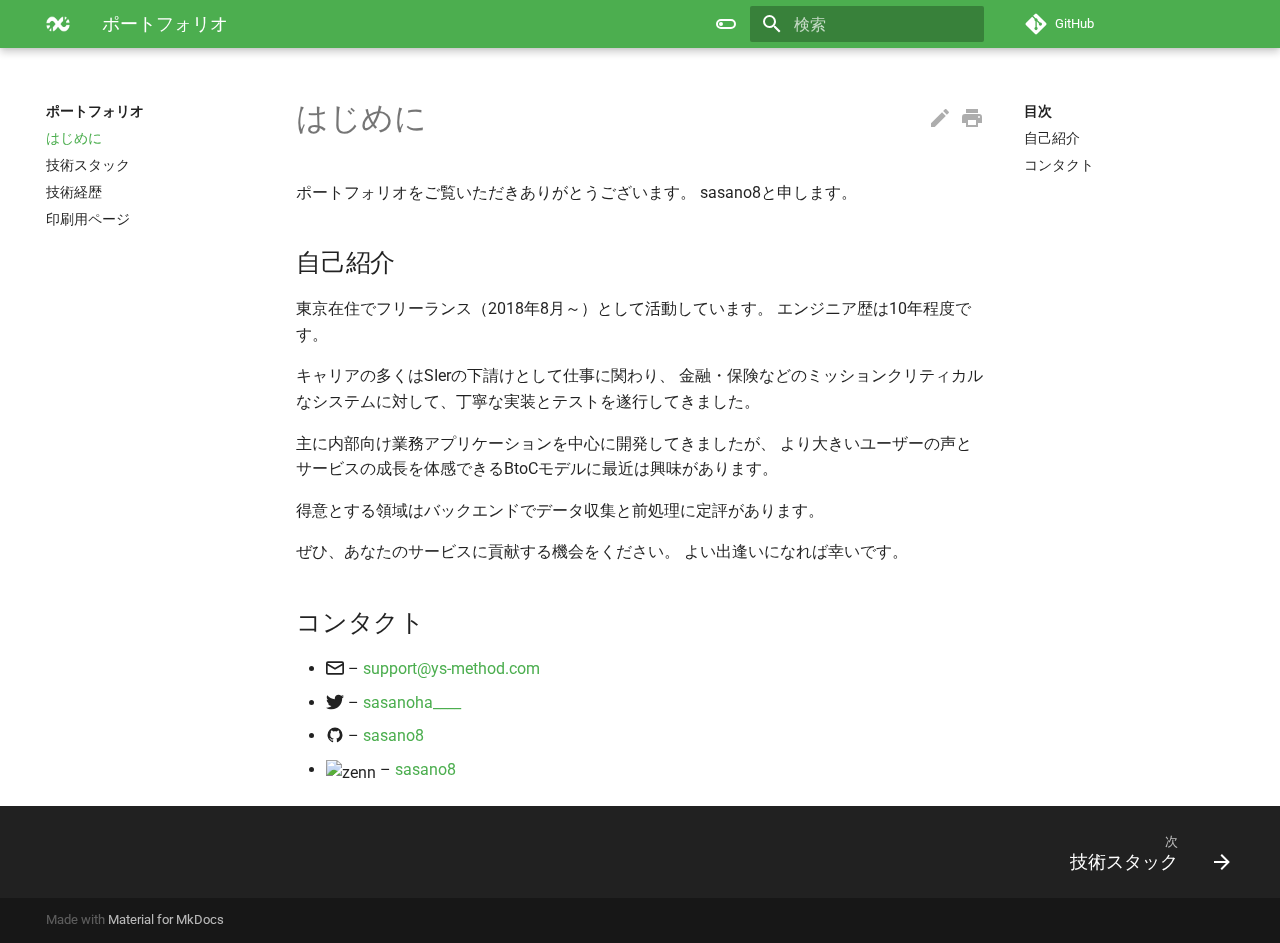
==== commit 19da86d2: "deploy: 3b84f139a765f672b99b68524286ad035248b2fb" ====
--- a/index.html
+++ b/index.html
@@ -42,7 +42,7 @@
     
       <link rel="stylesheet" href="css/print-site-material.css">
     
-      <link rel="stylesheet" href="css/custom.css">
+      <link rel="stylesheet" href="overrides/css/custom.css">
     
     
       
@@ -168,6 +168,19 @@
 </div>
     
     
+      <div class="md-header__source">
+        
+<a href="https://github.com/sasano8/portfolio/" title="リポジトリへ" class="md-source" data-md-component="source">
+  <div class="md-source__icon md-icon">
+    
+    <svg xmlns="http://www.w3.org/2000/svg" viewBox="0 0 448 512"><path d="M439.55 236.05 244 40.45a28.87 28.87 0 0 0-40.81 0l-40.66 40.63 51.52 51.52c27.06-9.14 52.68 16.77 43.39 43.68l49.66 49.66c34.23-11.8 61.18 31 35.47 56.69-26.49 26.49-70.21-2.87-56-37.34L240.22 199v121.85c25.3 12.54 22.26 41.85 9.08 55a34.34 34.34 0 0 1-48.55 0c-17.57-17.6-11.07-46.91 11.25-56v-123c-20.8-8.51-24.6-30.74-18.64-45L142.57 101 8.45 235.14a28.86 28.86 0 0 0 0 40.81l195.61 195.6a28.86 28.86 0 0 0 40.8 0l194.69-194.69a28.86 28.86 0 0 0 0-40.81z"/></svg>
+  </div>
+  <div class="md-source__repository">
+    GitHub
+  </div>
+</a>
+      </div>
+    
   </nav>
 </header>
     
@@ -196,6 +209,19 @@
     </a>
     ポートフォリオ
   </label>
+  
+    <div class="md-nav__source">
+      
+<a href="https://github.com/sasano8/portfolio/" title="リポジトリへ" class="md-source" data-md-component="source">
+  <div class="md-source__icon md-icon">
+    
+    <svg xmlns="http://www.w3.org/2000/svg" viewBox="0 0 448 512"><path d="M439.55 236.05 244 40.45a28.87 28.87 0 0 0-40.81 0l-40.66 40.63 51.52 51.52c27.06-9.14 52.68 16.77 43.39 43.68l49.66 49.66c34.23-11.8 61.18 31 35.47 56.69-26.49 26.49-70.21-2.87-56-37.34L240.22 199v121.85c25.3 12.54 22.26 41.85 9.08 55a34.34 34.34 0 0 1-48.55 0c-17.57-17.6-11.07-46.91 11.25-56v-123c-20.8-8.51-24.6-30.74-18.64-45L142.57 101 8.45 235.14a28.86 28.86 0 0 0 0 40.81l195.61 195.6a28.86 28.86 0 0 0 40.8 0l194.69-194.69a28.86 28.86 0 0 0 0-40.81z"/></svg>
+  </div>
+  <div class="md-source__repository">
+    GitHub
+  </div>
+</a>
+    </div>
   
   <ul class="md-nav__list" data-md-scrollfix>
     
@@ -364,6 +390,10 @@
 
 
 
+                
+                  <a href="https://github.com/sasano8/portfolio/edit/main/docs/index.md" title="編集" class="md-content__button md-icon">
+                    <svg xmlns="http://www.w3.org/2000/svg" viewBox="0 0 24 24"><path d="M20.71 7.04c.39-.39.39-1.04 0-1.41l-2.34-2.34c-.37-.39-1.02-.39-1.41 0l-1.84 1.83 3.75 3.75M3 17.25V21h3.75L17.81 9.93l-3.75-3.75L3 17.25z"/></svg>
+                  </a>
                 
                 
                 <h1 id="_1">はじめに</h1>
--- a/overrides/css/custom.css
+++ b/overrides/css/custom.css
@@ -0,0 +1,14 @@
+div.autodoc-docstring {
+  padding-left: 20px;
+  margin-bottom: 30px;
+  border-left: 5px solid rgba(230, 230, 230);
+}
+
+div.autodoc-members {
+  padding-left: 20px;
+  margin-bottom: 15px;
+}
+
+/* table { page-break-inside:auto }
+tr    { page-break-inside:auto; page-break-after:auto } */
+
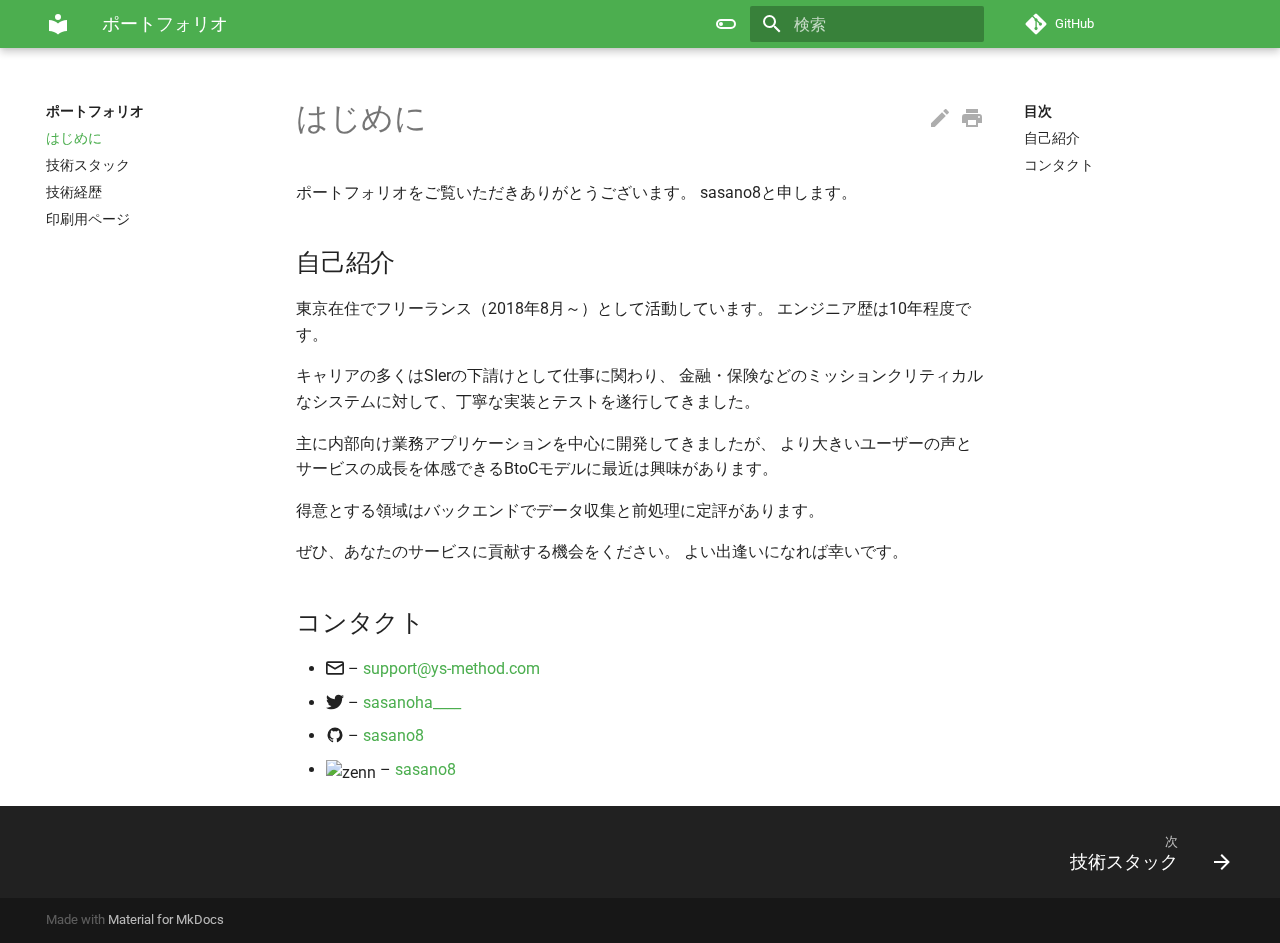
==== commit c01ef8c0: "deploy: d34c38799a71130567c745bddc38f33ec1cb2cc4" ====
--- a/index.html
+++ b/index.html
@@ -11,7 +11,7 @@
       
         <link rel="canonical" href="https://portfolio.ys-method.com/">
       
-      <link rel="icon" href="img/logo2.png">
+      <link rel="icon" href="assets/images/favicon.png">
       <meta name="generator" content="mkdocs-1.2.3, mkdocs-material-7.2.2">
     
     
@@ -86,7 +86,8 @@
   <nav class="md-header__inner md-grid" aria-label="ヘッダー">
     <a href="." title="ポートフォリオ" class="md-header__button md-logo" aria-label="ポートフォリオ" data-md-component="logo">
       
-  <img src="img/logo2.png" alt="logo">
+  
+  <svg xmlns="http://www.w3.org/2000/svg" viewBox="0 0 24 24"><path d="M12 8a3 3 0 0 0 3-3 3 3 0 0 0-3-3 3 3 0 0 0-3 3 3 3 0 0 0 3 3m0 3.54C9.64 9.35 6.5 8 3 8v11c3.5 0 6.64 1.35 9 3.54 2.36-2.19 5.5-3.54 9-3.54V8c-3.5 0-6.64 1.35-9 3.54z"/></svg>
 
     </a>
     <label class="md-header__button md-icon" for="__drawer">
@@ -204,7 +205,8 @@
   <label class="md-nav__title" for="__drawer">
     <a href="." title="ポートフォリオ" class="md-nav__button md-logo" aria-label="ポートフォリオ" data-md-component="logo">
       
-  <img src="img/logo2.png" alt="logo">
+  
+  <svg xmlns="http://www.w3.org/2000/svg" viewBox="0 0 24 24"><path d="M12 8a3 3 0 0 0 3-3 3 3 0 0 0-3-3 3 3 0 0 0-3 3 3 3 0 0 0 3 3m0 3.54C9.64 9.35 6.5 8 3 8v11c3.5 0 6.64 1.35 9 3.54 2.36-2.19 5.5-3.54 9-3.54V8c-3.5 0-6.64 1.35-9 3.54z"/></svg>
 
     </a>
     ポートフォリオ
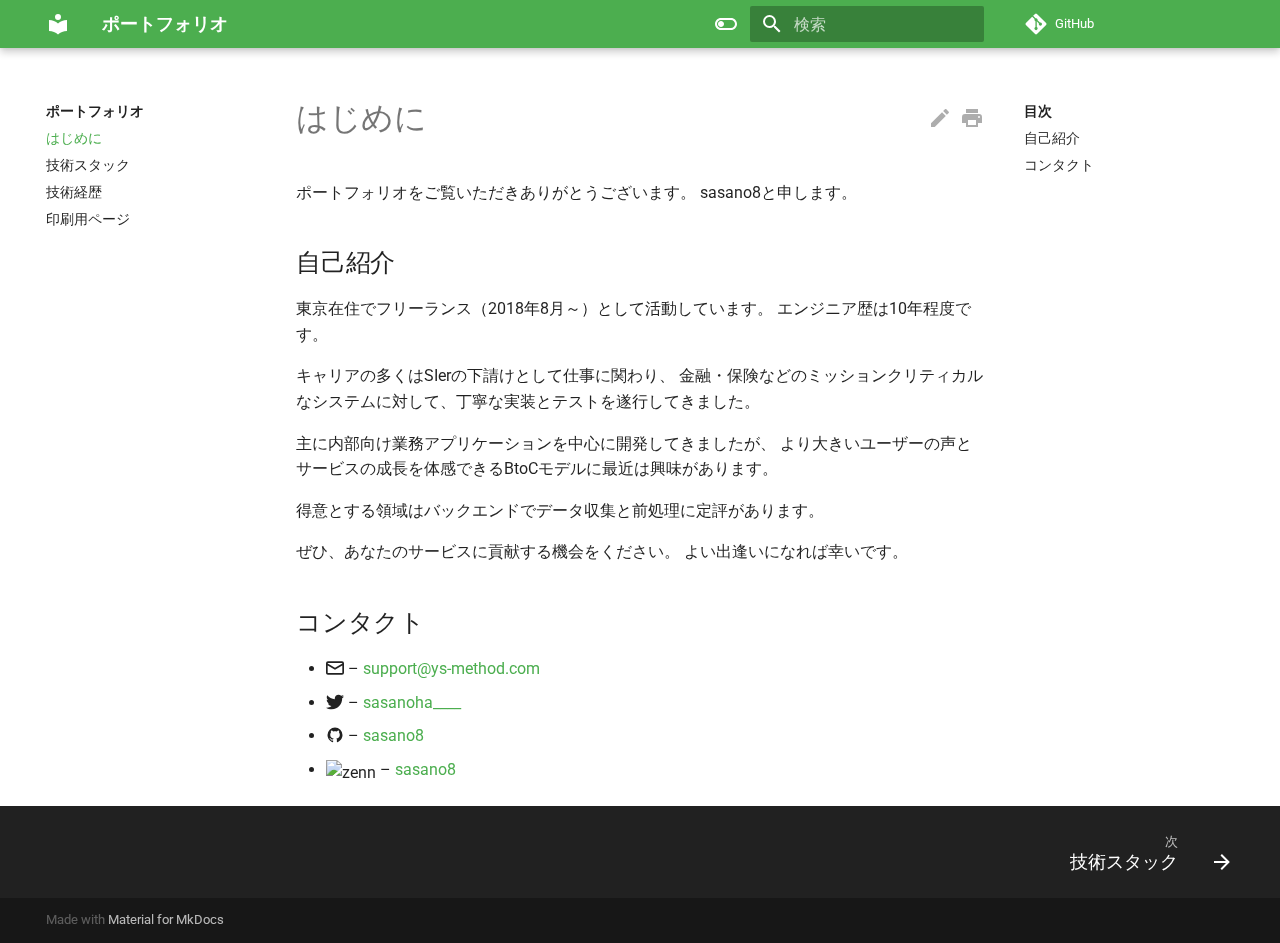
==== commit c251b5c6: "deploy: e106001664358df4b71321d825b2ce12166c41f3" ====
--- a/index.html
+++ b/index.html
@@ -8,11 +8,10 @@
       
       
       
-      
         <link rel="canonical" href="https://portfolio.ys-method.com/">
       
       <link rel="icon" href="assets/images/favicon.png">
-      <meta name="generator" content="mkdocs-1.2.3, mkdocs-material-7.2.2">
+      <meta name="generator" content="mkdocs-1.4.3, mkdocs-material-8.5.10">
     
     
       
@@ -20,23 +19,37 @@
       
     
     
-      <link rel="stylesheet" href="assets/stylesheets/main.1118c9be.min.css">
-      
-        
-        <link rel="stylesheet" href="assets/stylesheets/palette.ba0d045b.min.css">
-        
-      
-    
-    
-    
-      
+      <link rel="stylesheet" href="assets/stylesheets/main.975780f9.min.css">
+      
+        
+        <link rel="stylesheet" href="assets/stylesheets/palette.2505c338.min.css">
+        
+      
+      
+
+    
+    
+    
+      
+        
         
         <link rel="preconnect" href="https://fonts.gstatic.com" crossorigin>
-        <link rel="stylesheet" href="https://fonts.googleapis.com/css?family=Roboto:300,400,400i,700%7CRoboto+Mono&display=fallback">
-        <style>:root{--md-text-font-family:"Roboto";--md-code-font-family:"Roboto Mono"}</style>
-      
-    
-    
+        <link rel="stylesheet" href="https://fonts.googleapis.com/css?family=Roboto:300,300i,400,400i,700,700i%7CRoboto+Mono:400,400i,700,700i&display=fallback">
+        <style>:root{--md-text-font:"Roboto";--md-code-font:"Roboto Mono"}</style>
+      
+    
+    
+      <link rel="stylesheet" href="css/print-site-enum-headings1.css">
+    
+      <link rel="stylesheet" href="css/print-site-enum-headings2.css">
+    
+      <link rel="stylesheet" href="css/print-site-enum-headings3.css">
+    
+      <link rel="stylesheet" href="css/print-site-enum-headings4.css">
+    
+      <link rel="stylesheet" href="css/print-site-enum-headings5.css">
+    
+      <link rel="stylesheet" href="css/print-site-enum-headings6.css">
     
       <link rel="stylesheet" href="css/print-site.css">
     
@@ -44,10 +57,13 @@
     
       <link rel="stylesheet" href="overrides/css/custom.css">
     
-    
-      
-
-
+      <link rel="stylesheet" href="https://unpkg.com/mermaid@8.0.0/dist/mermaid.css">
+    
+    <script>__md_scope=new URL(".",location),__md_hash=e=>[...e].reduce((e,_)=>(e<<5)-e+_.charCodeAt(0),0),__md_get=(e,_=localStorage,t=__md_scope)=>JSON.parse(_.getItem(t.pathname+"."+e)),__md_set=(e,_,t=localStorage,a=__md_scope)=>{try{t.setItem(a.pathname+"."+e,JSON.stringify(_))}catch(e){}}</script>
+    
+      
+
+    
     
     
   </head>
@@ -60,12 +76,11 @@
     
     
     
-    <body dir="ltr" data-md-color-scheme="" data-md-color-primary="green" data-md-color-accent="deep-orange">
-  
-    
-    <script>function __prefix(e){return new URL(".",location).pathname+"."+e}function __get(e,t=localStorage){return JSON.parse(t.getItem(__prefix(e)))}</script>
-    
-      <script>var palette=__get("__palette");if(null!==palette&&"object"==typeof palette.color)for(var key in palette.color)document.body.setAttribute("data-md-color-"+key,palette.color[key])</script>
+    <body dir="ltr" data-md-color-scheme="default" data-md-color-primary="green" data-md-color-accent="deep-orange">
+  
+    
+    
+      <script>var palette=__md_get("__palette");if(palette&&"object"==typeof palette.color)for(var key of Object.keys(palette.color))document.body.setAttribute("data-md-color-"+key,palette.color[key])</script>
     
     <input class="md-toggle" data-md-toggle="drawer" type="checkbox" id="__drawer" autocomplete="off">
     <input class="md-toggle" data-md-toggle="search" type="checkbox" id="__search" autocomplete="off">
@@ -82,16 +97,19 @@
       
     </div>
     
-      <header class="md-header" data-md-component="header">
+    
+      
+
+<header class="md-header" data-md-component="header">
   <nav class="md-header__inner md-grid" aria-label="ヘッダー">
     <a href="." title="ポートフォリオ" class="md-header__button md-logo" aria-label="ポートフォリオ" data-md-component="logo">
       
   
-  <svg xmlns="http://www.w3.org/2000/svg" viewBox="0 0 24 24"><path d="M12 8a3 3 0 0 0 3-3 3 3 0 0 0-3-3 3 3 0 0 0-3 3 3 3 0 0 0 3 3m0 3.54C9.64 9.35 6.5 8 3 8v11c3.5 0 6.64 1.35 9 3.54 2.36-2.19 5.5-3.54 9-3.54V8c-3.5 0-6.64 1.35-9 3.54z"/></svg>
+  <svg xmlns="http://www.w3.org/2000/svg" viewBox="0 0 24 24"><path d="M12 8a3 3 0 0 0 3-3 3 3 0 0 0-3-3 3 3 0 0 0-3 3 3 3 0 0 0 3 3m0 3.54C9.64 9.35 6.5 8 3 8v11c3.5 0 6.64 1.35 9 3.54 2.36-2.19 5.5-3.54 9-3.54V8c-3.5 0-6.64 1.35-9 3.54Z"/></svg>
 
     </a>
     <label class="md-header__button md-icon" for="__drawer">
-      <svg xmlns="http://www.w3.org/2000/svg" viewBox="0 0 24 24"><path d="M3 6h18v2H3V6m0 5h18v2H3v-2m0 5h18v2H3v-2z"/></svg>
+      <svg xmlns="http://www.w3.org/2000/svg" viewBox="0 0 24 24"><path d="M3 6h18v2H3V6m0 5h18v2H3v-2m0 5h18v2H3v-2Z"/></svg>
     </label>
     <div class="md-header__title" data-md-component="header-title">
       <div class="md-header__ellipsis">
@@ -114,19 +132,21 @@
         
           
           
-          <input class="md-option" data-md-color-media="" data-md-color-scheme="" data-md-color-primary="green" data-md-color-accent="deep-orange"  aria-label="Switch to dark mode"  type="radio" name="__palette" id="__palette_1">
+          
+          <input class="md-option" data-md-color-media="" data-md-color-scheme="default" data-md-color-primary="green" data-md-color-accent="deep-orange"  aria-label="Switch to dark mode"  type="radio" name="__palette" id="__palette_1">
           
             <label class="md-header__button md-icon" title="Switch to dark mode" for="__palette_2" hidden>
-              <svg xmlns="http://www.w3.org/2000/svg" viewBox="0 0 24 24"><path d="M7 10a2 2 0 0 1 2 2 2 2 0 0 1-2 2 2 2 0 0 1-2-2 2 2 0 0 1 2-2m10-3a5 5 0 0 1 5 5 5 5 0 0 1-5 5H7a5 5 0 0 1-5-5 5 5 0 0 1 5-5h10M7 9a3 3 0 0 0-3 3 3 3 0 0 0 3 3h10a3 3 0 0 0 3-3 3 3 0 0 0-3-3H7z"/></svg>
+              <svg xmlns="http://www.w3.org/2000/svg" viewBox="0 0 24 24"><path d="M17 6H7c-3.31 0-6 2.69-6 6s2.69 6 6 6h10c3.31 0 6-2.69 6-6s-2.69-6-6-6zm0 10H7c-2.21 0-4-1.79-4-4s1.79-4 4-4h10c2.21 0 4 1.79 4 4s-1.79 4-4 4zM7 9c-1.66 0-3 1.34-3 3s1.34 3 3 3 3-1.34 3-3-1.34-3-3-3z"/></svg>
             </label>
           
         
           
           
+          
           <input class="md-option" data-md-color-media="" data-md-color-scheme="slate" data-md-color-primary="" data-md-color-accent=""  aria-label="Switch to light mode"  type="radio" name="__palette" id="__palette_2">
           
             <label class="md-header__button md-icon" title="Switch to light mode" for="__palette_1" hidden>
-              <svg xmlns="http://www.w3.org/2000/svg" viewBox="0 0 24 24"><path d="M17 7H7a5 5 0 0 0-5 5 5 5 0 0 0 5 5h10a5 5 0 0 0 5-5 5 5 0 0 0-5-5m0 8a3 3 0 0 1-3-3 3 3 0 0 1 3-3 3 3 0 0 1 3 3 3 3 0 0 1-3 3z"/></svg>
+              <svg xmlns="http://www.w3.org/2000/svg" viewBox="0 0 24 24"><path d="M17 7H7a5 5 0 0 0-5 5 5 5 0 0 0 5 5h10a5 5 0 0 0 5-5 5 5 0 0 0-5-5m0 8a3 3 0 0 1-3-3 3 3 0 0 1 3-3 3 3 0 0 1 3 3 3 3 0 0 1-3 3Z"/></svg>
             </label>
           
         
@@ -135,22 +155,21 @@
     
     
       <label class="md-header__button md-icon" for="__search">
-        <svg xmlns="http://www.w3.org/2000/svg" viewBox="0 0 24 24"><path d="M9.5 3A6.5 6.5 0 0 1 16 9.5c0 1.61-.59 3.09-1.56 4.23l.27.27h.79l5 5-1.5 1.5-5-5v-.79l-.27-.27A6.516 6.516 0 0 1 9.5 16 6.5 6.5 0 0 1 3 9.5 6.5 6.5 0 0 1 9.5 3m0 2C7 5 5 7 5 9.5S7 14 9.5 14 14 12 14 9.5 12 5 9.5 5z"/></svg>
+        <svg xmlns="http://www.w3.org/2000/svg" viewBox="0 0 24 24"><path d="M9.5 3A6.5 6.5 0 0 1 16 9.5c0 1.61-.59 3.09-1.56 4.23l.27.27h.79l5 5-1.5 1.5-5-5v-.79l-.27-.27A6.516 6.516 0 0 1 9.5 16 6.5 6.5 0 0 1 3 9.5 6.5 6.5 0 0 1 9.5 3m0 2C7 5 5 7 5 9.5S7 14 9.5 14 14 12 14 9.5 12 5 9.5 5Z"/></svg>
       </label>
-      
-<div class="md-search" data-md-component="search" role="dialog">
+      <div class="md-search" data-md-component="search" role="dialog">
   <label class="md-search__overlay" for="__search"></label>
   <div class="md-search__inner" role="search">
     <form class="md-search__form" name="search">
       <input type="text" class="md-search__input" name="query" aria-label="検索" placeholder="検索" autocapitalize="off" autocorrect="off" autocomplete="off" spellcheck="false" data-md-component="search-query" required>
       <label class="md-search__icon md-icon" for="__search">
-        <svg xmlns="http://www.w3.org/2000/svg" viewBox="0 0 24 24"><path d="M9.5 3A6.5 6.5 0 0 1 16 9.5c0 1.61-.59 3.09-1.56 4.23l.27.27h.79l5 5-1.5 1.5-5-5v-.79l-.27-.27A6.516 6.516 0 0 1 9.5 16 6.5 6.5 0 0 1 3 9.5 6.5 6.5 0 0 1 9.5 3m0 2C7 5 5 7 5 9.5S7 14 9.5 14 14 12 14 9.5 12 5 9.5 5z"/></svg>
-        <svg xmlns="http://www.w3.org/2000/svg" viewBox="0 0 24 24"><path d="M20 11v2H8l5.5 5.5-1.42 1.42L4.16 12l7.92-7.92L13.5 5.5 8 11h12z"/></svg>
+        <svg xmlns="http://www.w3.org/2000/svg" viewBox="0 0 24 24"><path d="M9.5 3A6.5 6.5 0 0 1 16 9.5c0 1.61-.59 3.09-1.56 4.23l.27.27h.79l5 5-1.5 1.5-5-5v-.79l-.27-.27A6.516 6.516 0 0 1 9.5 16 6.5 6.5 0 0 1 3 9.5 6.5 6.5 0 0 1 9.5 3m0 2C7 5 5 7 5 9.5S7 14 9.5 14 14 12 14 9.5 12 5 9.5 5Z"/></svg>
+        <svg xmlns="http://www.w3.org/2000/svg" viewBox="0 0 24 24"><path d="M20 11v2H8l5.5 5.5-1.42 1.42L4.16 12l7.92-7.92L13.5 5.5 8 11h12Z"/></svg>
       </label>
       <nav class="md-search__options" aria-label="Search">
         
-        <button type="reset" class="md-search__icon md-icon" aria-label="クリア" tabindex="-1">
-          <svg xmlns="http://www.w3.org/2000/svg" viewBox="0 0 24 24"><path d="M19 6.41 17.59 5 12 10.59 6.41 5 5 6.41 10.59 12 5 17.59 6.41 19 12 13.41 17.59 19 19 17.59 13.41 12 19 6.41z"/></svg>
+        <button type="reset" class="md-search__icon md-icon" title="クリア" aria-label="クリア" tabindex="-1">
+          <svg xmlns="http://www.w3.org/2000/svg" viewBox="0 0 24 24"><path d="M19 6.41 17.59 5 12 10.59 6.41 5 5 6.41 10.59 12 5 17.59 6.41 19 12 13.41 17.59 19 19 17.59 13.41 12 19 6.41Z"/></svg>
         </button>
       </nav>
       
@@ -170,11 +189,10 @@
     
     
       <div class="md-header__source">
-        
-<a href="https://github.com/sasano8/portfolio/" title="リポジトリへ" class="md-source" data-md-component="source">
+        <a href="https://github.com/sasano8/portfolio/" title="リポジトリへ" class="md-source" data-md-component="source">
   <div class="md-source__icon md-icon">
     
-    <svg xmlns="http://www.w3.org/2000/svg" viewBox="0 0 448 512"><path d="M439.55 236.05 244 40.45a28.87 28.87 0 0 0-40.81 0l-40.66 40.63 51.52 51.52c27.06-9.14 52.68 16.77 43.39 43.68l49.66 49.66c34.23-11.8 61.18 31 35.47 56.69-26.49 26.49-70.21-2.87-56-37.34L240.22 199v121.85c25.3 12.54 22.26 41.85 9.08 55a34.34 34.34 0 0 1-48.55 0c-17.57-17.6-11.07-46.91 11.25-56v-123c-20.8-8.51-24.6-30.74-18.64-45L142.57 101 8.45 235.14a28.86 28.86 0 0 0 0 40.81l195.61 195.6a28.86 28.86 0 0 0 40.8 0l194.69-194.69a28.86 28.86 0 0 0 0-40.81z"/></svg>
+    <svg xmlns="http://www.w3.org/2000/svg" viewBox="0 0 448 512"><!--! Font Awesome Free 6.2.1 by @fontawesome - https://fontawesome.com License - https://fontawesome.com/license/free (Icons: CC BY 4.0, Fonts: SIL OFL 1.1, Code: MIT License) Copyright 2022 Fonticons, Inc.--><path d="M439.55 236.05 244 40.45a28.87 28.87 0 0 0-40.81 0l-40.66 40.63 51.52 51.52c27.06-9.14 52.68 16.77 43.39 43.68l49.66 49.66c34.23-11.8 61.18 31 35.47 56.69-26.49 26.49-70.21-2.87-56-37.34L240.22 199v121.85c25.3 12.54 22.26 41.85 9.08 55a34.34 34.34 0 0 1-48.55 0c-17.57-17.6-11.07-46.91 11.25-56v-123c-20.8-8.51-24.6-30.74-18.64-45L142.57 101 8.45 235.14a28.86 28.86 0 0 0 0 40.81l195.61 195.6a28.86 28.86 0 0 0 40.8 0l194.69-194.69a28.86 28.86 0 0 0 0-40.81z"/></svg>
   </div>
   <div class="md-source__repository">
     GitHub
@@ -183,11 +201,14 @@
       </div>
     
   </nav>
+  
 </header>
     
     <div class="md-container" data-md-component="container">
       
       
+        
+          
         
       
       <main class="md-main" data-md-component="main">
@@ -206,18 +227,17 @@
     <a href="." title="ポートフォリオ" class="md-nav__button md-logo" aria-label="ポートフォリオ" data-md-component="logo">
       
   
-  <svg xmlns="http://www.w3.org/2000/svg" viewBox="0 0 24 24"><path d="M12 8a3 3 0 0 0 3-3 3 3 0 0 0-3-3 3 3 0 0 0-3 3 3 3 0 0 0 3 3m0 3.54C9.64 9.35 6.5 8 3 8v11c3.5 0 6.64 1.35 9 3.54 2.36-2.19 5.5-3.54 9-3.54V8c-3.5 0-6.64 1.35-9 3.54z"/></svg>
+  <svg xmlns="http://www.w3.org/2000/svg" viewBox="0 0 24 24"><path d="M12 8a3 3 0 0 0 3-3 3 3 0 0 0-3-3 3 3 0 0 0-3 3 3 3 0 0 0 3 3m0 3.54C9.64 9.35 6.5 8 3 8v11c3.5 0 6.64 1.35 9 3.54 2.36-2.19 5.5-3.54 9-3.54V8c-3.5 0-6.64 1.35-9 3.54Z"/></svg>
 
     </a>
     ポートフォリオ
   </label>
   
     <div class="md-nav__source">
-      
-<a href="https://github.com/sasano8/portfolio/" title="リポジトリへ" class="md-source" data-md-component="source">
+      <a href="https://github.com/sasano8/portfolio/" title="リポジトリへ" class="md-source" data-md-component="source">
   <div class="md-source__icon md-icon">
     
-    <svg xmlns="http://www.w3.org/2000/svg" viewBox="0 0 448 512"><path d="M439.55 236.05 244 40.45a28.87 28.87 0 0 0-40.81 0l-40.66 40.63 51.52 51.52c27.06-9.14 52.68 16.77 43.39 43.68l49.66 49.66c34.23-11.8 61.18 31 35.47 56.69-26.49 26.49-70.21-2.87-56-37.34L240.22 199v121.85c25.3 12.54 22.26 41.85 9.08 55a34.34 34.34 0 0 1-48.55 0c-17.57-17.6-11.07-46.91 11.25-56v-123c-20.8-8.51-24.6-30.74-18.64-45L142.57 101 8.45 235.14a28.86 28.86 0 0 0 0 40.81l195.61 195.6a28.86 28.86 0 0 0 40.8 0l194.69-194.69a28.86 28.86 0 0 0 0-40.81z"/></svg>
+    <svg xmlns="http://www.w3.org/2000/svg" viewBox="0 0 448 512"><!--! Font Awesome Free 6.2.1 by @fontawesome - https://fontawesome.com License - https://fontawesome.com/license/free (Icons: CC BY 4.0, Fonts: SIL OFL 1.1, Code: MIT License) Copyright 2022 Fonticons, Inc.--><path d="M439.55 236.05 244 40.45a28.87 28.87 0 0 0-40.81 0l-40.66 40.63 51.52 51.52c27.06-9.14 52.68 16.77 43.39 43.68l49.66 49.66c34.23-11.8 61.18 31 35.47 56.69-26.49 26.49-70.21-2.87-56-37.34L240.22 199v121.85c25.3 12.54 22.26 41.85 9.08 55a34.34 34.34 0 0 1-48.55 0c-17.57-17.6-11.07-46.91 11.25-56v-123c-20.8-8.51-24.6-30.74-18.64-45L142.57 101 8.45 235.14a28.86 28.86 0 0 0 0 40.81l195.61 195.6a28.86 28.86 0 0 0 40.8 0l194.69-194.69a28.86 28.86 0 0 0 0-40.81z"/></svg>
   </div>
   <div class="md-source__repository">
     GitHub
@@ -254,6 +274,7 @@
       </a>
       
         
+
 <nav class="md-nav md-nav--secondary" aria-label="目次">
   
   
@@ -346,6 +367,7 @@
                 <div class="md-sidebar__scrollwrap">
                   <div class="md-sidebar__inner">
                     
+
 <nav class="md-nav md-nav--secondary" aria-label="目次">
   
   
@@ -381,24 +403,27 @@
               </div>
             
           
-          <div class="md-content" data-md-component="content">
-            <article class="md-content__inner md-typeset">
-              
+          
+            <div class="md-content" data-md-component="content">
+              <article class="md-content__inner md-typeset">
+                
 
     <a href="print_page/" title="印刷用ページ" class="md-content__button md-icon">
-        <svg xmlns="http://www.w3.org/2000/svg" viewBox="0 0 24 24"><path d="M18 3H6v4h12m1 5a1 1 0 0 1-1-1 1 1 0 0 1 1-1 1 1 0 0 1 1 1 1 1 0 0 1-1 1m-3 7H8v-5h8m3-6H5a3 3 0 0 0-3 3v6h4v4h12v-4h4v-6a3 3 0 0 0-3-3z"/></svg>
+        <svg xmlns="http://www.w3.org/2000/svg" viewBox="0 0 24 24"><path d="M18 3H6v4h12m1 5a1 1 0 0 1-1-1 1 1 0 0 1 1-1 1 1 0 0 1 1 1 1 1 0 0 1-1 1m-3 7H8v-5h8m3-6H5a3 3 0 0 0-3 3v6h4v4h12v-4h4v-6a3 3 0 0 0-3-3Z"/></svg>
     </a>
 
 
 
 
-                
-                  <a href="https://github.com/sasano8/portfolio/edit/main/docs/index.md" title="編集" class="md-content__button md-icon">
-                    <svg xmlns="http://www.w3.org/2000/svg" viewBox="0 0 24 24"><path d="M20.71 7.04c.39-.39.39-1.04 0-1.41l-2.34-2.34c-.37-.39-1.02-.39-1.41 0l-1.84 1.83 3.75 3.75M3 17.25V21h3.75L17.81 9.93l-3.75-3.75L3 17.25z"/></svg>
-                  </a>
-                
-                
-                <h1 id="_1">はじめに</h1>
+                  
+
+  <a href="https://github.com/sasano8/portfolio/edit/main/docs/index.md" title="編集" class="md-content__button md-icon">
+    
+    <svg xmlns="http://www.w3.org/2000/svg" viewBox="0 0 24 24"><path d="M20.71 7.04c.39-.39.39-1.04 0-1.41l-2.34-2.34c-.37-.39-1.02-.39-1.41 0l-1.84 1.83 3.75 3.75M3 17.25V21h3.75L17.81 9.93l-3.75-3.75L3 17.25Z"/></svg>
+  </a>
+
+
+<h1 id="_1">はじめに</h1>
 <p>ポートフォリオをご覧いただきありがとうございます。
 sasano8と申します。</p>
 <h2 id="_2">自己紹介</h2>
@@ -414,28 +439,29 @@
 <h2 id="_3">コンタクト</h2>
 <ul>
 <li><span class="twemoji"><svg xmlns="http://www.w3.org/2000/svg" viewBox="0 0 16 16"><path fill-rule="evenodd" d="M1.75 2A1.75 1.75 0 0 0 0 3.75v.736a.75.75 0 0 0 0 .027v7.737C0 13.216.784 14 1.75 14h12.5A1.75 1.75 0 0 0 16 12.25v-8.5A1.75 1.75 0 0 0 14.25 2H1.75zM14.5 4.07v-.32a.25.25 0 0 0-.25-.25H1.75a.25.25 0 0 0-.25.25v.32L8 7.88l6.5-3.81zm-13 1.74v6.441c0 .138.112.25.25.25h12.5a.25.25 0 0 0 .25-.25V5.809L8.38 9.397a.75.75 0 0 1-.76 0L1.5 5.809z"/></svg></span> – <a href="mailto:support@ys-method.com" target="_blank">support@ys-method.com</a></li>
-<li><span class="twemoji"><svg xmlns="http://www.w3.org/2000/svg" viewBox="0 0 512 512"><path d="M459.37 151.716c.325 4.548.325 9.097.325 13.645 0 138.72-105.583 298.558-298.558 298.558-59.452 0-114.68-17.219-161.137-47.106 8.447.974 16.568 1.299 25.34 1.299 49.055 0 94.213-16.568 130.274-44.832-46.132-.975-84.792-31.188-98.112-72.772 6.498.974 12.995 1.624 19.818 1.624 9.421 0 18.843-1.3 27.614-3.573-48.081-9.747-84.143-51.98-84.143-102.985v-1.299c13.969 7.797 30.214 12.67 47.431 13.319-28.264-18.843-46.781-51.005-46.781-87.391 0-19.492 5.197-37.36 14.294-52.954 51.655 63.675 129.3 105.258 216.365 109.807-1.624-7.797-2.599-15.918-2.599-24.04 0-57.828 46.782-104.934 104.934-104.934 30.213 0 57.502 12.67 76.67 33.137 23.715-4.548 46.456-13.32 66.599-25.34-7.798 24.366-24.366 44.833-46.132 57.827 21.117-2.273 41.584-8.122 60.426-16.243-14.292 20.791-32.161 39.308-52.628 54.253z"/></svg></span> – <a href="https://twitter.com/sasanoha____" target="_blank">sasanoha____</a></li>
-<li><span class="twemoji"><svg xmlns="http://www.w3.org/2000/svg" viewBox="0 0 24 24"><path d="M12 2A10 10 0 0 0 2 12c0 4.42 2.87 8.17 6.84 9.5.5.08.66-.23.66-.5v-1.69c-2.77.6-3.36-1.34-3.36-1.34-.46-1.16-1.11-1.47-1.11-1.47-.91-.62.07-.6.07-.6 1 .07 1.53 1.03 1.53 1.03.87 1.52 2.34 1.07 2.91.83.09-.65.35-1.09.63-1.34-2.22-.25-4.55-1.11-4.55-4.92 0-1.11.38-2 1.03-2.71-.1-.25-.45-1.29.1-2.64 0 0 .84-.27 2.75 1.02.79-.22 1.65-.33 2.5-.33.85 0 1.71.11 2.5.33 1.91-1.29 2.75-1.02 2.75-1.02.55 1.35.2 2.39.1 2.64.65.71 1.03 1.6 1.03 2.71 0 3.82-2.34 4.66-4.57 4.91.36.31.69.92.69 1.85V21c0 .27.16.59.67.5C19.14 20.16 22 16.42 22 12A10 10 0 0 0 12 2z"/></svg></span> – <a href="https://github.com/sasano8/" target="_blank">sasano8</a></li>
+<li><span class="twemoji"><svg xmlns="http://www.w3.org/2000/svg" viewBox="0 0 512 512"><!--! Font Awesome Free 6.2.1 by @fontawesome - https://fontawesome.com License - https://fontawesome.com/license/free (Icons: CC BY 4.0, Fonts: SIL OFL 1.1, Code: MIT License) Copyright 2022 Fonticons, Inc.--><path d="M459.37 151.716c.325 4.548.325 9.097.325 13.645 0 138.72-105.583 298.558-298.558 298.558-59.452 0-114.68-17.219-161.137-47.106 8.447.974 16.568 1.299 25.34 1.299 49.055 0 94.213-16.568 130.274-44.832-46.132-.975-84.792-31.188-98.112-72.772 6.498.974 12.995 1.624 19.818 1.624 9.421 0 18.843-1.3 27.614-3.573-48.081-9.747-84.143-51.98-84.143-102.985v-1.299c13.969 7.797 30.214 12.67 47.431 13.319-28.264-18.843-46.781-51.005-46.781-87.391 0-19.492 5.197-37.36 14.294-52.954 51.655 63.675 129.3 105.258 216.365 109.807-1.624-7.797-2.599-15.918-2.599-24.04 0-57.828 46.782-104.934 104.934-104.934 30.213 0 57.502 12.67 76.67 33.137 23.715-4.548 46.456-13.32 66.599-25.34-7.798 24.366-24.366 44.833-46.132 57.827 21.117-2.273 41.584-8.122 60.426-16.243-14.292 20.791-32.161 39.308-52.628 54.253z"/></svg></span> – <a href="https://twitter.com/sasanoha____" target="_blank">sasanoha____</a></li>
+<li><span class="twemoji"><svg xmlns="http://www.w3.org/2000/svg" viewBox="0 0 24 24"><path d="M12 2A10 10 0 0 0 2 12c0 4.42 2.87 8.17 6.84 9.5.5.08.66-.23.66-.5v-1.69c-2.77.6-3.36-1.34-3.36-1.34-.46-1.16-1.11-1.47-1.11-1.47-.91-.62.07-.6.07-.6 1 .07 1.53 1.03 1.53 1.03.87 1.52 2.34 1.07 2.91.83.09-.65.35-1.09.63-1.34-2.22-.25-4.55-1.11-4.55-4.92 0-1.11.38-2 1.03-2.71-.1-.25-.45-1.29.1-2.64 0 0 .84-.27 2.75 1.02.79-.22 1.65-.33 2.5-.33.85 0 1.71.11 2.5.33 1.91-1.29 2.75-1.02 2.75-1.02.55 1.35.2 2.39.1 2.64.65.71 1.03 1.6 1.03 2.71 0 3.82-2.34 4.66-4.57 4.91.36.31.69.92.69 1.85V21c0 .27.16.59.67.5C19.14 20.16 22 16.42 22 12A10 10 0 0 0 12 2Z"/></svg></span> – <a href="https://github.com/sasano8/" target="_blank">sasano8</a></li>
 <li><img class="twemoji" src="https://simpleicons.org/icons/zenn.svg" alt="zenn" /> – <a href="https://zenn.dev/sasano8" target="_blank">sasano8</a></li>
 </ul>
+
+
+
+
+
                 
-              
-
-              
-                
-
-
-              
-            </article>
-          </div>
+
+              </article>
+            </div>
+          
+          
         </div>
         
       </main>
       
-        
-<footer class="md-footer">
-  
-    <nav class="md-footer__inner md-grid" aria-label="フッター">
+        <footer class="md-footer">
+  
+    
+    <nav class="md-footer__inner md-grid" aria-label="フッター" >
       
       
         
@@ -449,7 +475,7 @@
             </div>
           </div>
           <div class="md-footer__button md-icon">
-            <svg xmlns="http://www.w3.org/2000/svg" viewBox="0 0 24 24"><path d="M4 11v2h12l-5.5 5.5 1.42 1.42L19.84 12l-7.92-7.92L10.5 5.5 16 11H4z"/></svg>
+            <svg xmlns="http://www.w3.org/2000/svg" viewBox="0 0 24 24"><path d="M4 11v2h12l-5.5 5.5 1.42 1.42L19.84 12l-7.92-7.92L10.5 5.5 16 11H4Z"/></svg>
           </div>
         </a>
       
@@ -457,14 +483,15 @@
   
   <div class="md-footer-meta md-typeset">
     <div class="md-footer-meta__inner md-grid">
-      <div class="md-footer-copyright">
-        
-        Made with
-        <a href="https://squidfunk.github.io/mkdocs-material/" target="_blank" rel="noopener">
-          Material for MkDocs
-        </a>
-        
-      </div>
+      <div class="md-copyright">
+  
+  
+    Made with
+    <a href="https://squidfunk.github.io/mkdocs-material/" target="_blank" rel="noopener">
+      Material for MkDocs
+    </a>
+  
+</div>
       
     </div>
   </div>
@@ -474,15 +501,17 @@
     <div class="md-dialog" data-md-component="dialog">
       <div class="md-dialog__inner md-typeset"></div>
     </div>
-    <script id="__config" type="application/json">{"base": ".", "features": [], "translations": {"clipboard.copy": "\u30af\u30ea\u30c3\u30d7\u30dc\u30fc\u30c9\u3078\u30b3\u30d4\u30fc", "clipboard.copied": "\u30b3\u30d4\u30fc\u3057\u307e\u3057\u305f", "search.config.lang": "ja", "search.config.pipeline": "trimmer, stemmer", "search.config.separator": "[\\s\\-\u3000\u3001\u3002\uff0c\uff0e]+", "search.placeholder": "\u691c\u7d22", "search.result.placeholder": "\u691c\u7d22\u30ad\u30fc\u30ef\u30fc\u30c9\u3092\u5165\u529b\u3057\u3066\u304f\u3060\u3055\u3044", "search.result.none": "\u4f55\u3082\u898b\u3064\u304b\u308a\u307e\u305b\u3093\u3067\u3057\u305f", "search.result.one": "1\u4ef6\u898b\u3064\u304b\u308a\u307e\u3057\u305f", "search.result.other": "#\u4ef6\u898b\u3064\u304b\u308a\u307e\u3057\u305f", "search.result.more.one": "\u3053\u306e\u30da\u30fc\u30b8\u5185\u306b\u3082\u30461\u4ef6\u898b\u3064\u304b\u308a\u307e\u3057\u305f", "search.result.more.other": "\u3053\u306e\u30da\u30fc\u30b8\u5185\u306b\u3042\u3068#\u4ef6\u898b\u3064\u304b\u308a\u307e\u3057\u305f", "search.result.term.missing": "\u691c\u7d22\u306b\u542b\u307e\u308c\u306a\u3044", "select.version.title": "Select version"}, "search": "assets/javascripts/workers/search.709b4209.min.js", "version": null}</script>
-    
-    
-      <script src="assets/javascripts/bundle.2b46852b.min.js"></script>
-      
-        <script src="js/print-site-instant-loading.js"></script>
+    
+    <script id="__config" type="application/json">{"base": ".", "features": [], "search": "assets/javascripts/workers/search.16e2a7d4.min.js", "translations": {"clipboard.copied": "\u30b3\u30d4\u30fc\u3057\u307e\u3057\u305f", "clipboard.copy": "\u30af\u30ea\u30c3\u30d7\u30dc\u30fc\u30c9\u3078\u30b3\u30d4\u30fc", "search.config.lang": "ja", "search.config.pipeline": "trimmer, stemmer", "search.config.separator": "[\\s\\-\u3000\u3001\u3002\uff0c\uff0e]+", "search.placeholder": "\u691c\u7d22", "search.result.more.one": "\u3053\u306e\u30da\u30fc\u30b8\u5185\u306b\u3082\u30461\u4ef6\u898b\u3064\u304b\u308a\u307e\u3057\u305f", "search.result.more.other": "\u3053\u306e\u30da\u30fc\u30b8\u5185\u306b\u3042\u3068#\u4ef6\u898b\u3064\u304b\u308a\u307e\u3057\u305f", "search.result.none": "\u4f55\u3082\u898b\u3064\u304b\u308a\u307e\u305b\u3093\u3067\u3057\u305f", "search.result.one": "1\u4ef6\u898b\u3064\u304b\u308a\u307e\u3057\u305f", "search.result.other": "#\u4ef6\u898b\u3064\u304b\u308a\u307e\u3057\u305f", "search.result.placeholder": "\u691c\u7d22\u30ad\u30fc\u30ef\u30fc\u30c9\u3092\u5165\u529b\u3057\u3066\u304f\u3060\u3055\u3044", "search.result.term.missing": "\u691c\u7d22\u306b\u542b\u307e\u308c\u306a\u3044", "select.version.title": "Select version"}}</script>
+    
+    
+      <script src="assets/javascripts/bundle.5a2dcb6a.min.js"></script>
       
         <script src="js/print-site.js"></script>
       
+        <script src="https://unpkg.com/mermaid@8.0.0/dist/mermaid.min.js"></script>
+      
+    
     
   </body>
 </html>--- a/assets/stylesheets/main.975780f9.min.css
+++ b/assets/stylesheets/main.975780f9.min.css
@@ -0,0 +1 @@
+@charset "UTF-8";html{-webkit-text-size-adjust:none;-moz-text-size-adjust:none;text-size-adjust:none;box-sizing:border-box}*,:after,:before{box-sizing:inherit}@media (prefers-reduced-motion){*,:after,:before{transition:none!important}}body{margin:0}a,button,input,label{-webkit-tap-highlight-color:transparent}a{color:inherit;text-decoration:none}hr{border:0;box-sizing:initial;display:block;height:.05rem;overflow:visible;padding:0}small{font-size:80%}sub,sup{line-height:1em}img{border-style:none}table{border-collapse:initial;border-spacing:0}td,th{font-weight:400;vertical-align:top}button{background:#0000;border:0;font-family:inherit;font-size:inherit;margin:0;padding:0}input{border:0;outline:none}:root{--md-primary-fg-color:#4051b5;--md-primary-fg-color--light:#5d6cc0;--md-primary-fg-color--dark:#303fa1;--md-primary-bg-color:#fff;--md-primary-bg-color--light:#ffffffb3;--md-accent-fg-color:#526cfe;--md-accent-fg-color--transparent:#526cfe1a;--md-accent-bg-color:#fff;--md-accent-bg-color--light:#ffffffb3}:root,[data-md-color-scheme=default]{--md-default-fg-color:#000000de;--md-default-fg-color--light:#0000008a;--md-default-fg-color--lighter:#00000052;--md-default-fg-color--lightest:#00000012;--md-default-bg-color:#fff;--md-default-bg-color--light:#ffffffb3;--md-default-bg-color--lighter:#ffffff4d;--md-default-bg-color--lightest:#ffffff1f;--md-code-fg-color:#36464e;--md-code-bg-color:#f5f5f5;--md-code-hl-color:#ffff0080;--md-code-hl-number-color:#d52a2a;--md-code-hl-special-color:#db1457;--md-code-hl-function-color:#a846b9;--md-code-hl-constant-color:#6e59d9;--md-code-hl-keyword-color:#3f6ec6;--md-code-hl-string-color:#1c7d4d;--md-code-hl-name-color:var(--md-code-fg-color);--md-code-hl-operator-color:var(--md-default-fg-color--light);--md-code-hl-punctuation-color:var(--md-default-fg-color--light);--md-code-hl-comment-color:var(--md-default-fg-color--light);--md-code-hl-generic-color:var(--md-default-fg-color--light);--md-code-hl-variable-color:var(--md-default-fg-color--light);--md-typeset-color:var(--md-default-fg-color);--md-typeset-a-color:var(--md-primary-fg-color);--md-typeset-mark-color:#ffff0080;--md-typeset-del-color:#f5503d26;--md-typeset-ins-color:#0bd57026;--md-typeset-kbd-color:#fafafa;--md-typeset-kbd-accent-color:#fff;--md-typeset-kbd-border-color:#b8b8b8;--md-typeset-table-color:#0000001f;--md-admonition-fg-color:var(--md-default-fg-color);--md-admonition-bg-color:var(--md-default-bg-color);--md-footer-fg-color:#fff;--md-footer-fg-color--light:#ffffffb3;--md-footer-fg-color--lighter:#ffffff4d;--md-footer-bg-color:#000000de;--md-footer-bg-color--dark:#00000052;--md-shadow-z1:0 0.2rem 0.5rem #0000000d,0 0 0.05rem #0000001a;--md-shadow-z2:0 0.2rem 0.5rem #0000001a,0 0 0.05rem #00000040;--md-shadow-z3:0 0.2rem 0.5rem #0003,0 0 0.05rem #00000059}.md-icon svg{fill:currentcolor;display:block;height:1.2rem;width:1.2rem}body{-webkit-font-smoothing:antialiased;-moz-osx-font-smoothing:grayscale;--md-text-font-family:var(--md-text-font,_),-apple-system,BlinkMacSystemFont,Helvetica,Arial,sans-serif;--md-code-font-family:var(--md-code-font,_),SFMono-Regular,Consolas,Menlo,monospace}body,input{font-feature-settings:"kern","liga";font-family:var(--md-text-font-family)}body,code,input,kbd,pre{color:var(--md-typeset-color)}code,kbd,pre{font-feature-settings:"kern";font-family:var(--md-code-font-family)}:root{--md-typeset-table-sort-icon:url('data:image/svg+xml;charset=utf-8,<svg xmlns="http://www.w3.org/2000/svg" viewBox="0 0 24 24"><path d="m18 21-4-4h3V7h-3l4-4 4 4h-3v10h3M2 19v-2h10v2M2 13v-2h7v2M2 7V5h4v2H2Z"/></svg>');--md-typeset-table-sort-icon--asc:url('data:image/svg+xml;charset=utf-8,<svg xmlns="http://www.w3.org/2000/svg" viewBox="0 0 24 24"><path d="M19 17h3l-4 4-4-4h3V3h2M2 17h10v2H2M6 5v2H2V5m0 6h7v2H2v-2Z"/></svg>');--md-typeset-table-sort-icon--desc:url('data:image/svg+xml;charset=utf-8,<svg xmlns="http://www.w3.org/2000/svg" viewBox="0 0 24 24"><path d="M19 7h3l-4-4-4 4h3v14h2M2 17h10v2H2M6 5v2H2V5m0 6h7v2H2v-2Z"/></svg>')}.md-typeset{-webkit-print-color-adjust:exact;color-adjust:exact;font-size:.8rem;line-height:1.6}@media print{.md-typeset{font-size:.68rem}}.md-typeset blockquote,.md-typeset dl,.md-typeset figure,.md-typeset ol,.md-typeset pre,.md-typeset ul{margin-bottom:1em;margin-top:1em}.md-typeset h1{color:var(--md-default-fg-color--light);font-size:2em;line-height:1.3;margin:0 0 1.25em}.md-typeset h1,.md-typeset h2{font-weight:300;letter-spacing:-.01em}.md-typeset h2{font-size:1.5625em;line-height:1.4;margin:1.6em 0 .64em}.md-typeset h3{font-size:1.25em;font-weight:400;letter-spacing:-.01em;line-height:1.5;margin:1.6em 0 .8em}.md-typeset h2+h3{margin-top:.8em}.md-typeset h4{font-weight:700;letter-spacing:-.01em;margin:1em 0}.md-typeset h5,.md-typeset h6{color:var(--md-default-fg-color--light);font-size:.8em;font-weight:700;letter-spacing:-.01em;margin:1.25em 0}.md-typeset h5{text-transform:uppercase}.md-typeset hr{border-bottom:.05rem solid var(--md-default-fg-color--lightest);display:flow-root;margin:1.5em 0}.md-typeset a{color:var(--md-typeset-a-color);word-break:break-word}.md-typeset a,.md-typeset a:before{transition:color 125ms}.md-typeset a:focus,.md-typeset a:hover{color:var(--md-accent-fg-color)}.md-typeset a:focus code,.md-typeset a:hover code{background-color:var(--md-accent-fg-color--transparent)}.md-typeset a code{color:currentcolor;transition:background-color 125ms}.md-typeset a.focus-visible{outline-color:var(--md-accent-fg-color);outline-offset:.2rem}.md-typeset code,.md-typeset kbd,.md-typeset pre{color:var(--md-code-fg-color);direction:ltr;font-variant-ligatures:none}@media print{.md-typeset code,.md-typeset kbd,.md-typeset pre{white-space:pre-wrap}}.md-typeset code{background-color:var(--md-code-bg-color);border-radius:.1rem;-webkit-box-decoration-break:clone;box-decoration-break:clone;font-size:.85em;padding:0 .2941176471em;word-break:break-word}.md-typeset code:not(.focus-visible){-webkit-tap-highlight-color:transparent;outline:none}.md-typeset pre{display:flow-root;line-height:1.4;position:relative}.md-typeset pre>code{-webkit-box-decoration-break:slice;box-decoration-break:slice;box-shadow:none;display:block;margin:0;outline-color:var(--md-accent-fg-color);overflow:auto;padding:.7720588235em 1.1764705882em;scrollbar-color:var(--md-default-fg-color--lighter) #0000;scrollbar-width:thin;touch-action:auto;word-break:normal}.md-typeset pre>code:hover{scrollbar-color:var(--md-accent-fg-color) #0000}.md-typeset pre>code::-webkit-scrollbar{height:.2rem;width:.2rem}.md-typeset pre>code::-webkit-scrollbar-thumb{background-color:var(--md-default-fg-color--lighter)}.md-typeset pre>code::-webkit-scrollbar-thumb:hover{background-color:var(--md-accent-fg-color)}.md-typeset kbd{background-color:var(--md-typeset-kbd-color);border-radius:.1rem;box-shadow:0 .1rem 0 .05rem var(--md-typeset-kbd-border-color),0 .1rem 0 var(--md-typeset-kbd-border-color),0 -.1rem .2rem var(--md-typeset-kbd-accent-color) inset;color:var(--md-default-fg-color);display:inline-block;font-size:.75em;padding:0 .6666666667em;vertical-align:text-top;word-break:break-word}.md-typeset mark{background-color:var(--md-typeset-mark-color);-webkit-box-decoration-break:clone;box-decoration-break:clone;color:inherit;word-break:break-word}.md-typeset abbr{border-bottom:.05rem dotted var(--md-default-fg-color--light);cursor:help;text-decoration:none}@media (hover:none){.md-typeset abbr{position:relative}.md-typeset abbr[title]:-webkit-any(:focus,:hover):after{background-color:var(--md-default-fg-color);border-radius:.1rem;box-shadow:var(--md-shadow-z3);color:var(--md-default-bg-color);content:attr(title);display:inline-block;font-size:.7rem;margin-top:2em;max-width:80%;min-width:-webkit-max-content;min-width:max-content;padding:.2rem .3rem;position:absolute;width:auto}.md-typeset abbr[title]:-moz-any(:focus,:hover):after{background-color:var(--md-default-fg-color);border-radius:.1rem;box-shadow:var(--md-shadow-z3);color:var(--md-default-bg-color);content:attr(title);display:inline-block;font-size:.7rem;margin-top:2em;max-width:80%;min-width:-moz-max-content;min-width:max-content;padding:.2rem .3rem;position:absolute;width:auto}[dir=ltr] .md-typeset abbr[title]:-webkit-any(:focus,:hover):after{left:0}[dir=ltr] .md-typeset abbr[title]:-moz-any(:focus,:hover):after{left:0}[dir=ltr] .md-typeset abbr[title]:is(:focus,:hover):after{left:0}[dir=rtl] .md-typeset abbr[title]:-webkit-any(:focus,:hover):after{right:0}[dir=rtl] .md-typeset abbr[title]:-moz-any(:focus,:hover):after{right:0}[dir=rtl] .md-typeset abbr[title]:is(:focus,:hover):after{right:0}.md-typeset abbr[title]:is(:focus,:hover):after{background-color:var(--md-default-fg-color);border-radius:.1rem;box-shadow:var(--md-shadow-z3);color:var(--md-default-bg-color);content:attr(title);display:inline-block;font-size:.7rem;margin-top:2em;max-width:80%;min-width:-webkit-max-content;min-width:-moz-max-content;min-width:max-content;padding:.2rem .3rem;position:absolute;width:auto}}.md-typeset small{opacity:.75}[dir=ltr] .md-typeset sub,[dir=ltr] .md-typeset sup{margin-left:.078125em}[dir=rtl] .md-typeset sub,[dir=rtl] .md-typeset sup{margin-right:.078125em}[dir=ltr] .md-typeset blockquote{padding-left:.6rem}[dir=rtl] .md-typeset blockquote{padding-right:.6rem}[dir=ltr] .md-typeset blockquote{border-left:.2rem solid var(--md-default-fg-color--lighter)}[dir=rtl] .md-typeset blockquote{border-right:.2rem solid var(--md-default-fg-color--lighter)}.md-typeset blockquote{color:var(--md-default-fg-color--light);margin-left:0;margin-right:0}.md-typeset ul{list-style-type:disc}[dir=ltr] .md-typeset ol,[dir=ltr] .md-typeset ul{margin-left:.625em}[dir=rtl] .md-typeset ol,[dir=rtl] .md-typeset ul{margin-right:.625em}.md-typeset ol,.md-typeset ul{padding:0}.md-typeset ol:not([hidden]),.md-typeset ul:not([hidden]){display:flow-root}.md-typeset ol ol,.md-typeset ul ol{list-style-type:lower-alpha}.md-typeset ol ol ol,.md-typeset ul ol ol{list-style-type:lower-roman}[dir=ltr] .md-typeset ol li,[dir=ltr] .md-typeset ul li{margin-left:1.25em}[dir=rtl] .md-typeset ol li,[dir=rtl] .md-typeset ul li{margin-right:1.25em}.md-typeset ol li,.md-typeset ul li{margin-bottom:.5em}.md-typeset ol li blockquote,.md-typeset ol li p,.md-typeset ul li blockquote,.md-typeset ul li p{margin:.5em 0}.md-typeset ol li:last-child,.md-typeset ul li:last-child{margin-bottom:0}.md-typeset ol li :-webkit-any(ul,ol),.md-typeset ul li :-webkit-any(ul,ol){margin-bottom:.5em;margin-top:.5em}.md-typeset ol li :-moz-any(ul,ol),.md-typeset ul li :-moz-any(ul,ol){margin-bottom:.5em;margin-top:.5em}[dir=ltr] .md-typeset ol li :-webkit-any(ul,ol),[dir=ltr] .md-typeset ul li :-webkit-any(ul,ol){margin-left:.625em}[dir=ltr] .md-typeset ol li :-moz-any(ul,ol),[dir=ltr] .md-typeset ul li :-moz-any(ul,ol){margin-left:.625em}[dir=ltr] .md-typeset ol li :is(ul,ol),[dir=ltr] .md-typeset ul li :is(ul,ol){margin-left:.625em}[dir=rtl] .md-typeset ol li :-webkit-any(ul,ol),[dir=rtl] .md-typeset ul li :-webkit-any(ul,ol){margin-right:.625em}[dir=rtl] .md-typeset ol li :-moz-any(ul,ol),[dir=rtl] .md-typeset ul li :-moz-any(ul,ol){margin-right:.625em}[dir=rtl] .md-typeset ol li :is(ul,ol),[dir=rtl] .md-typeset ul li :is(ul,ol){margin-right:.625em}.md-typeset ol li :is(ul,ol),.md-typeset ul li :is(ul,ol){margin-bottom:.5em;margin-top:.5em}[dir=ltr] .md-typeset dd{margin-left:1.875em}[dir=rtl] .md-typeset dd{margin-right:1.875em}.md-typeset dd{margin-bottom:1.5em;margin-top:1em}.md-typeset img,.md-typeset svg,.md-typeset video{height:auto;max-width:100%}.md-typeset img[align=left]{margin:1em 1em 1em 0}.md-typeset img[align=right]{margin:1em 0 1em 1em}.md-typeset img[align]:only-child{margin-top:0}.md-typeset img[src$="#gh-dark-mode-only"],.md-typeset img[src$="#only-dark"]{display:none}.md-typeset figure{display:flow-root;margin:1em auto;max-width:100%;text-align:center;width:-webkit-fit-content;width:-moz-fit-content;width:fit-content}.md-typeset figure img{display:block}.md-typeset figcaption{font-style:italic;margin:1em auto;max-width:24rem}.md-typeset iframe{max-width:100%}.md-typeset table:not([class]){background-color:var(--md-default-bg-color);border:.05rem solid var(--md-typeset-table-color);border-radius:.1rem;display:inline-block;font-size:.64rem;max-width:100%;overflow:auto;touch-action:auto}@media print{.md-typeset table:not([class]){display:table}}.md-typeset table:not([class])+*{margin-top:1.5em}.md-typeset table:not([class]) :-webkit-any(th,td)>:first-child{margin-top:0}.md-typeset table:not([class]) :-moz-any(th,td)>:first-child{margin-top:0}.md-typeset table:not([class]) :is(th,td)>:first-child{margin-top:0}.md-typeset table:not([class]) :-webkit-any(th,td)>:last-child{margin-bottom:0}.md-typeset table:not([class]) :-moz-any(th,td)>:last-child{margin-bottom:0}.md-typeset table:not([class]) :is(th,td)>:last-child{margin-bottom:0}.md-typeset table:not([class]) :-webkit-any(th,td):not([align]){text-align:left}.md-typeset table:not([class]) :-moz-any(th,td):not([align]){text-align:left}.md-typeset table:not([class]) :is(th,td):not([align]){text-align:left}[dir=rtl] .md-typeset table:not([class]) :-webkit-any(th,td):not([align]){text-align:right}[dir=rtl] .md-typeset table:not([class]) :-moz-any(th,td):not([align]){text-align:right}[dir=rtl] .md-typeset table:not([class]) :is(th,td):not([align]){text-align:right}.md-typeset table:not([class]) th{font-weight:700;min-width:5rem;padding:.9375em 1.25em;vertical-align:top}.md-typeset table:not([class]) td{border-top:.05rem solid var(--md-typeset-table-color);padding:.9375em 1.25em;vertical-align:top}.md-typeset table:not([class]) tbody tr{transition:background-color 125ms}.md-typeset table:not([class]) tbody tr:hover{background-color:rgba(0,0,0,.035);box-shadow:0 .05rem 0 var(--md-default-bg-color) inset}.md-typeset table:not([class]) a{word-break:normal}.md-typeset table th[role=columnheader]{cursor:pointer}[dir=ltr] .md-typeset table th[role=columnheader]:after{margin-left:.5em}[dir=rtl] .md-typeset table th[role=columnheader]:after{margin-right:.5em}.md-typeset table th[role=columnheader]:after{content:"";display:inline-block;height:1.2em;-webkit-mask-image:var(--md-typeset-table-sort-icon);mask-image:var(--md-typeset-table-sort-icon);-webkit-mask-repeat:no-repeat;mask-repeat:no-repeat;-webkit-mask-size:contain;mask-size:contain;transition:background-color 125ms;vertical-align:text-bottom;width:1.2em}.md-typeset table th[role=columnheader]:hover:after{background-color:var(--md-default-fg-color--lighter)}.md-typeset table th[role=columnheader][aria-sort=ascending]:after{background-color:var(--md-default-fg-color--light);-webkit-mask-image:var(--md-typeset-table-sort-icon--asc);mask-image:var(--md-typeset-table-sort-icon--asc)}.md-typeset table th[role=columnheader][aria-sort=descending]:after{background-color:var(--md-default-fg-color--light);-webkit-mask-image:var(--md-typeset-table-sort-icon--desc);mask-image:var(--md-typeset-table-sort-icon--desc)}.md-typeset__scrollwrap{margin:1em -.8rem;overflow-x:auto;touch-action:auto}.md-typeset__table{display:inline-block;margin-bottom:.5em;padding:0 .8rem}@media print{.md-typeset__table{display:block}}html .md-typeset__table table{display:table;margin:0;overflow:hidden;width:100%}@media screen and (max-width:44.9375em){.md-content__inner>pre{margin:1em -.8rem}.md-content__inner>pre code{border-radius:0}}.md-banner{background-color:var(--md-footer-bg-color);color:var(--md-footer-fg-color);overflow:auto}@media print{.md-banner{display:none}}.md-banner--warning{background:var(--md-typeset-mark-color);color:var(--md-default-fg-color)}.md-banner__inner{font-size:.7rem;margin:.6rem auto;padding:0 .8rem}[dir=ltr] .md-banner__button{float:right}[dir=rtl] .md-banner__button{float:left}.md-banner__button{color:inherit;cursor:pointer;transition:opacity .25s}.md-banner__button:hover{opacity:.7}html{font-size:125%;height:100%;overflow-x:hidden}@media screen and (min-width:100em){html{font-size:137.5%}}@media screen and (min-width:125em){html{font-size:150%}}body{background-color:var(--md-default-bg-color);display:flex;flex-direction:column;font-size:.5rem;min-height:100%;position:relative;width:100%}@media print{body{display:block}}@media screen and (max-width:59.9375em){body[data-md-scrolllock]{position:fixed}}.md-grid{margin-left:auto;margin-right:auto;max-width:61rem}.md-container{display:flex;flex-direction:column;flex-grow:1}@media print{.md-container{display:block}}.md-main{flex-grow:1}.md-main__inner{display:flex;height:100%;margin-top:1.5rem}.md-ellipsis{overflow:hidden;text-overflow:ellipsis;white-space:nowrap}.md-toggle{display:none}.md-option{height:0;opacity:0;position:absolute;width:0}.md-option:checked+label:not([hidden]){display:block}.md-option.focus-visible+label{outline-color:var(--md-accent-fg-color);outline-style:auto}.md-skip{background-color:var(--md-default-fg-color);border-radius:.1rem;color:var(--md-default-bg-color);font-size:.64rem;margin:.5rem;opacity:0;outline-color:var(--md-accent-fg-color);padding:.3rem .5rem;position:fixed;transform:translateY(.4rem);z-index:-1}.md-skip:focus{opacity:1;transform:translateY(0);transition:transform .25s cubic-bezier(.4,0,.2,1),opacity 175ms 75ms;z-index:10}@page{margin:25mm}:root{--md-clipboard-icon:url('data:image/svg+xml;charset=utf-8,<svg xmlns="http://www.w3.org/2000/svg" viewBox="0 0 24 24"><path d="M19 21H8V7h11m0-2H8a2 2 0 0 0-2 2v14a2 2 0 0 0 2 2h11a2 2 0 0 0 2-2V7a2 2 0 0 0-2-2m-3-4H4a2 2 0 0 0-2 2v14h2V3h12V1Z"/></svg>')}.md-clipboard{border-radius:.1rem;color:var(--md-default-fg-color--lightest);cursor:pointer;height:1.5em;outline-color:var(--md-accent-fg-color);outline-offset:.1rem;position:absolute;right:.5em;top:.5em;transition:color .25s;width:1.5em;z-index:1}@media print{.md-clipboard{display:none}}.md-clipboard:not(.focus-visible){-webkit-tap-highlight-color:transparent;outline:none}:hover>.md-clipboard{color:var(--md-default-fg-color--light)}.md-clipboard:-webkit-any(:focus,:hover){color:var(--md-accent-fg-color)}.md-clipboard:-moz-any(:focus,:hover){color:var(--md-accent-fg-color)}.md-clipboard:is(:focus,:hover){color:var(--md-accent-fg-color)}.md-clipboard:after{background-color:currentcolor;content:"";display:block;height:1.125em;margin:0 auto;-webkit-mask-image:var(--md-clipboard-icon);mask-image:var(--md-clipboard-icon);-webkit-mask-position:center;mask-position:center;-webkit-mask-repeat:no-repeat;mask-repeat:no-repeat;-webkit-mask-size:contain;mask-size:contain;width:1.125em}.md-clipboard--inline{cursor:pointer}.md-clipboard--inline code{transition:color .25s,background-color .25s}.md-clipboard--inline:-webkit-any(:focus,:hover) code{background-color:var(--md-accent-fg-color--transparent);color:var(--md-accent-fg-color)}.md-clipboard--inline:-moz-any(:focus,:hover) code{background-color:var(--md-accent-fg-color--transparent);color:var(--md-accent-fg-color)}.md-clipboard--inline:is(:focus,:hover) code{background-color:var(--md-accent-fg-color--transparent);color:var(--md-accent-fg-color)}@keyframes consent{0%{opacity:0;transform:translateY(100%)}to{opacity:1;transform:translateY(0)}}@keyframes overlay{0%{opacity:0}to{opacity:1}}.md-consent__overlay{animation:overlay .25s both;-webkit-backdrop-filter:blur(.1rem);backdrop-filter:blur(.1rem);background-color:#0000008a;height:100%;opacity:1;position:fixed;top:0;width:100%;z-index:5}.md-consent__inner{animation:consent .5s cubic-bezier(.1,.7,.1,1) both;background-color:var(--md-default-bg-color);border:0;border-radius:.1rem;bottom:0;box-shadow:0 0 .2rem #0000001a,0 .2rem .4rem #0003;max-height:100%;overflow:auto;padding:0;position:fixed;width:100%;z-index:5}.md-consent__form{padding:.8rem}.md-consent__settings{display:none;margin:1em 0}input:checked+.md-consent__settings{display:block}.md-consent__controls{margin-bottom:.8rem}.md-typeset .md-consent__controls .md-button{display:inline}@media screen and (max-width:44.9375em){.md-typeset .md-consent__controls .md-button{display:block;margin-top:.4rem;text-align:center;width:100%}}.md-consent label{cursor:pointer}.md-content{flex-grow:1;min-width:0}.md-content__inner{margin:0 .8rem 1.2rem;padding-top:.6rem}@media screen and (min-width:76.25em){[dir=ltr] .md-sidebar--primary:not([hidden])~.md-content>.md-content__inner{margin-left:1.2rem}[dir=ltr] .md-sidebar--secondary:not([hidden])~.md-content>.md-content__inner,[dir=rtl] .md-sidebar--primary:not([hidden])~.md-content>.md-content__inner{margin-right:1.2rem}[dir=rtl] .md-sidebar--secondary:not([hidden])~.md-content>.md-content__inner{margin-left:1.2rem}}.md-content__inner:before{content:"";display:block;height:.4rem}.md-content__inner>:last-child{margin-bottom:0}[dir=ltr] .md-content__button{float:right}[dir=rtl] .md-content__button{float:left}[dir=ltr] .md-content__button{margin-left:.4rem}[dir=rtl] .md-content__button{margin-right:.4rem}.md-content__button{margin:.4rem 0;padding:0}@media print{.md-content__button{display:none}}.md-typeset .md-content__button{color:var(--md-default-fg-color--lighter)}.md-content__button svg{display:inline;vertical-align:top}[dir=rtl] .md-content__button svg{transform:scaleX(-1)}[dir=ltr] .md-dialog{right:.8rem}[dir=rtl] .md-dialog{left:.8rem}.md-dialog{background-color:var(--md-default-fg-color);border-radius:.1rem;bottom:.8rem;box-shadow:var(--md-shadow-z3);min-width:11.1rem;opacity:0;padding:.4rem .6rem;pointer-events:none;position:fixed;transform:translateY(100%);transition:transform 0ms .4s,opacity .4s;z-index:4}@media print{.md-dialog{display:none}}.md-dialog--active{opacity:1;pointer-events:auto;transform:translateY(0);transition:transform .4s cubic-bezier(.075,.85,.175,1),opacity .4s}.md-dialog__inner{color:var(--md-default-bg-color);font-size:.7rem}.md-feedback{margin:2em 0 1em;text-align:center}.md-feedback fieldset{border:none;margin:0;padding:0}.md-feedback__title{font-weight:700;margin:1em auto}.md-feedback__inner{position:relative}.md-feedback__list{align-content:baseline;display:flex;flex-wrap:wrap;justify-content:center;position:relative}.md-feedback__list:hover .md-icon:not(:disabled){color:var(--md-default-fg-color--lighter)}:disabled .md-feedback__list{min-height:1.8rem}.md-feedback__icon{color:var(--md-default-fg-color--light);cursor:pointer;flex-shrink:0;margin:0 .1rem;transition:color 125ms}.md-feedback__icon:not(:disabled).md-icon:hover{color:var(--md-accent-fg-color)}.md-feedback__icon:disabled{color:var(--md-default-fg-color--lightest);pointer-events:none}.md-feedback__note{opacity:0;position:relative;transform:translateY(.4rem);transition:transform .4s cubic-bezier(.1,.7,.1,1),opacity .15s}.md-feedback__note>*{margin:0 auto;max-width:16rem}:disabled .md-feedback__note{opacity:1;transform:translateY(0)}.md-footer{background-color:var(--md-footer-bg-color);color:var(--md-footer-fg-color)}@media print{.md-footer{display:none}}.md-footer__inner{justify-content:space-between;overflow:auto;padding:.2rem}.md-footer__inner:not([hidden]){display:flex}.md-footer__link{display:flex;flex-grow:0.01;outline-color:var(--md-accent-fg-color);overflow:hidden;padding-bottom:.4rem;padding-top:1.4rem;transition:opacity .25s}.md-footer__link:-webkit-any(:focus,:hover){opacity:.7}.md-footer__link:-moz-any(:focus,:hover){opacity:.7}.md-footer__link:is(:focus,:hover){opacity:.7}[dir=rtl] .md-footer__link svg{transform:scaleX(-1)}@media screen and (max-width:44.9375em){.md-footer__link--prev .md-footer__title{display:none}}[dir=ltr] .md-footer__link--next{margin-left:auto}[dir=rtl] .md-footer__link--next{margin-right:auto}.md-footer__link--next{text-align:right}[dir=rtl] .md-footer__link--next{text-align:left}.md-footer__title{flex-grow:1;font-size:.9rem;line-height:2.4rem;max-width:calc(100% - 2.4rem);padding:0 1rem;position:relative;white-space:nowrap}.md-footer__button{margin:.2rem;padding:.4rem}.md-footer__direction{font-size:.64rem;left:0;margin-top:-1rem;opacity:.7;padding:0 1rem;position:absolute;right:0}.md-footer-meta{background-color:var(--md-footer-bg-color--dark)}.md-footer-meta__inner{display:flex;flex-wrap:wrap;justify-content:space-between;padding:.2rem}html .md-footer-meta.md-typeset a{color:var(--md-footer-fg-color--light)}html .md-footer-meta.md-typeset a:-webkit-any(:focus,:hover){color:var(--md-footer-fg-color)}html .md-footer-meta.md-typeset a:-moz-any(:focus,:hover){color:var(--md-footer-fg-color)}html .md-footer-meta.md-typeset a:is(:focus,:hover){color:var(--md-footer-fg-color)}.md-copyright{color:var(--md-footer-fg-color--lighter);font-size:.64rem;margin:auto .6rem;padding:.4rem 0;width:100%}@media screen and (min-width:45em){.md-copyright{width:auto}}.md-copyright__highlight{color:var(--md-footer-fg-color--light)}.md-social{margin:0 .4rem;padding:.2rem 0 .6rem}@media screen and (min-width:45em){.md-social{padding:.6rem 0}}.md-social__link{display:inline-block;height:1.6rem;text-align:center;width:1.6rem}.md-social__link:before{line-height:1.9}.md-social__link svg{fill:currentcolor;max-height:.8rem;vertical-align:-25%}.md-typeset .md-button{border:.1rem solid;border-radius:.1rem;color:var(--md-primary-fg-color);cursor:pointer;display:inline-block;font-weight:700;padding:.625em 2em;transition:color 125ms,background-color 125ms,border-color 125ms}.md-typeset .md-button--primary{background-color:var(--md-primary-fg-color);border-color:var(--md-primary-fg-color);color:var(--md-primary-bg-color)}.md-typeset .md-button:-webkit-any(:focus,:hover){background-color:var(--md-accent-fg-color);border-color:var(--md-accent-fg-color);color:var(--md-accent-bg-color)}.md-typeset .md-button:-moz-any(:focus,:hover){background-color:var(--md-accent-fg-color);border-color:var(--md-accent-fg-color);color:var(--md-accent-bg-color)}.md-typeset .md-button:is(:focus,:hover){background-color:var(--md-accent-fg-color);border-color:var(--md-accent-fg-color);color:var(--md-accent-bg-color)}[dir=ltr] .md-typeset .md-input{border-top-left-radius:.1rem}[dir=ltr] .md-typeset .md-input,[dir=rtl] .md-typeset .md-input{border-top-right-radius:.1rem}[dir=rtl] .md-typeset .md-input{border-top-left-radius:.1rem}.md-typeset .md-input{border-bottom:.1rem solid var(--md-default-fg-color--lighter);box-shadow:var(--md-shadow-z1);font-size:.8rem;height:1.8rem;padding:0 .6rem;transition:border .25s,box-shadow .25s}.md-typeset .md-input:-webkit-any(:focus,:hover){border-bottom-color:var(--md-accent-fg-color);box-shadow:var(--md-shadow-z2)}.md-typeset .md-input:-moz-any(:focus,:hover){border-bottom-color:var(--md-accent-fg-color);box-shadow:var(--md-shadow-z2)}.md-typeset .md-input:is(:focus,:hover){border-bottom-color:var(--md-accent-fg-color);box-shadow:var(--md-shadow-z2)}.md-typeset .md-input--stretch{width:100%}.md-header{background-color:var(--md-primary-fg-color);box-shadow:0 0 .2rem #0000,0 .2rem .4rem #0000;color:var(--md-primary-bg-color);display:block;left:0;position:-webkit-sticky;position:sticky;right:0;top:0;z-index:4}@media print{.md-header{display:none}}.md-header[hidden]{transform:translateY(-100%);transition:transform .25s cubic-bezier(.8,0,.6,1),box-shadow .25s}.md-header--shadow{box-shadow:0 0 .2rem #0000001a,0 .2rem .4rem #0003;transition:transform .25s cubic-bezier(.1,.7,.1,1),box-shadow .25s}.md-header__inner{align-items:center;display:flex;padding:0 .2rem}.md-header__button{color:currentcolor;cursor:pointer;margin:.2rem;outline-color:var(--md-accent-fg-color);padding:.4rem;position:relative;transition:opacity .25s;vertical-align:middle;z-index:1}.md-header__button:hover{opacity:.7}.md-header__button:not([hidden]){display:inline-block}.md-header__button:not(.focus-visible){-webkit-tap-highlight-color:transparent;outline:none}.md-header__button.md-logo{margin:.2rem;padding:.4rem}@media screen and (max-width:76.1875em){.md-header__button.md-logo{display:none}}.md-header__button.md-logo :-webkit-any(img,svg){fill:currentcolor;display:block;height:1.2rem;width:auto}.md-header__button.md-logo :-moz-any(img,svg){fill:currentcolor;display:block;height:1.2rem;width:auto}.md-header__button.md-logo :is(img,svg){fill:currentcolor;display:block;height:1.2rem;width:auto}@media screen and (min-width:60em){.md-header__button[for=__search]{display:none}}.no-js .md-header__button[for=__search]{display:none}[dir=rtl] .md-header__button[for=__search] svg{transform:scaleX(-1)}@media screen and (min-width:76.25em){.md-header__button[for=__drawer]{display:none}}.md-header__topic{display:flex;max-width:100%;position:absolute;transition:transform .4s cubic-bezier(.1,.7,.1,1),opacity .15s;white-space:nowrap}.md-header__topic+.md-header__topic{opacity:0;pointer-events:none;transform:translateX(1.25rem);transition:transform .4s cubic-bezier(1,.7,.1,.1),opacity .15s;z-index:-1}[dir=rtl] .md-header__topic+.md-header__topic{transform:translateX(-1.25rem)}.md-header__topic:first-child{font-weight:700}[dir=ltr] .md-header__title{margin-right:.4rem}[dir=rtl] .md-header__title{margin-left:.4rem}[dir=ltr] .md-header__title{margin-left:1rem}[dir=rtl] .md-header__title{margin-right:1rem}.md-header__title{flex-grow:1;font-size:.9rem;height:2.4rem;line-height:2.4rem}.md-header__title--active .md-header__topic{opacity:0;pointer-events:none;transform:translateX(-1.25rem);transition:transform .4s cubic-bezier(1,.7,.1,.1),opacity .15s;z-index:-1}[dir=rtl] .md-header__title--active .md-header__topic{transform:translateX(1.25rem)}.md-header__title--active .md-header__topic+.md-header__topic{opacity:1;pointer-events:auto;transform:translateX(0);transition:transform .4s cubic-bezier(.1,.7,.1,1),opacity .15s;z-index:0}.md-header__title>.md-header__ellipsis{height:100%;position:relative;width:100%}.md-header__option{display:flex;flex-shrink:0;max-width:100%;transition:max-width 0ms .25s,opacity .25s .25s;white-space:nowrap}[data-md-toggle=search]:checked~.md-header .md-header__option{max-width:0;opacity:0;transition:max-width 0ms,opacity 0ms}.md-header__source{display:none}@media screen and (min-width:60em){[dir=ltr] .md-header__source{margin-left:1rem}[dir=rtl] .md-header__source{margin-right:1rem}.md-header__source{display:block;max-width:11.7rem;width:11.7rem}}@media screen and (min-width:76.25em){[dir=ltr] .md-header__source{margin-left:1.4rem}[dir=rtl] .md-header__source{margin-right:1.4rem}}:root{--md-nav-icon--prev:url('data:image/svg+xml;charset=utf-8,<svg xmlns="http://www.w3.org/2000/svg" viewBox="0 0 24 24"><path d="M20 11v2H8l5.5 5.5-1.42 1.42L4.16 12l7.92-7.92L13.5 5.5 8 11h12Z"/></svg>');--md-nav-icon--next:url('data:image/svg+xml;charset=utf-8,<svg xmlns="http://www.w3.org/2000/svg" viewBox="0 0 24 24"><path d="M8.59 16.58 13.17 12 8.59 7.41 10 6l6 6-6 6-1.41-1.42Z"/></svg>');--md-toc-icon:url('data:image/svg+xml;charset=utf-8,<svg xmlns="http://www.w3.org/2000/svg" viewBox="0 0 24 24"><path d="M3 9h14V7H3v2m0 4h14v-2H3v2m0 4h14v-2H3v2m16 0h2v-2h-2v2m0-10v2h2V7h-2m0 6h2v-2h-2v2Z"/></svg>')}.md-nav{font-size:.7rem;line-height:1.3}.md-nav__title{display:block;font-weight:700;overflow:hidden;padding:0 .6rem;text-overflow:ellipsis}.md-nav__title .md-nav__button{display:none}.md-nav__title .md-nav__button img{height:100%;width:auto}.md-nav__title .md-nav__button.md-logo :-webkit-any(img,svg){fill:currentcolor;display:block;height:2.4rem;max-width:100%;object-fit:contain;width:auto}.md-nav__title .md-nav__button.md-logo :-moz-any(img,svg){fill:currentcolor;display:block;height:2.4rem;max-width:100%;object-fit:contain;width:auto}.md-nav__title .md-nav__button.md-logo :is(img,svg){fill:currentcolor;display:block;height:2.4rem;max-width:100%;object-fit:contain;width:auto}.md-nav__list{list-style:none;margin:0;padding:0}.md-nav__item{padding:0 .6rem}[dir=ltr] .md-nav__item .md-nav__item{padding-right:0}[dir=rtl] .md-nav__item .md-nav__item{padding-left:0}.md-nav__link{align-items:center;cursor:pointer;display:flex;justify-content:space-between;margin-top:.625em;overflow:hidden;scroll-snap-align:start;text-overflow:ellipsis;transition:color 125ms}.md-nav__link--passed{color:var(--md-default-fg-color--light)}.md-nav__item .md-nav__link--active{color:var(--md-typeset-a-color)}.md-nav__item .md-nav__link--index [href]{width:100%}.md-nav__link:-webkit-any(:focus,:hover){color:var(--md-accent-fg-color)}.md-nav__link:-moz-any(:focus,:hover){color:var(--md-accent-fg-color)}.md-nav__link:is(:focus,:hover){color:var(--md-accent-fg-color)}.md-nav__link.focus-visible{outline-color:var(--md-accent-fg-color);outline-offset:.2rem}.md-nav--primary .md-nav__link[for=__toc]{display:none}.md-nav--primary .md-nav__link[for=__toc] .md-icon:after{background-color:currentcolor;display:block;height:100%;-webkit-mask-image:var(--md-toc-icon);mask-image:var(--md-toc-icon);width:100%}.md-nav--primary .md-nav__link[for=__toc]~.md-nav{display:none}.md-nav__link>*{cursor:pointer;display:flex}.md-nav__icon{flex-shrink:0}.md-nav__source{display:none}@media screen and (max-width:76.1875em){.md-nav--primary,.md-nav--primary .md-nav{background-color:var(--md-default-bg-color);display:flex;flex-direction:column;height:100%;left:0;position:absolute;right:0;top:0;z-index:1}.md-nav--primary :-webkit-any(.md-nav__title,.md-nav__item){font-size:.8rem;line-height:1.5}.md-nav--primary :-moz-any(.md-nav__title,.md-nav__item){font-size:.8rem;line-height:1.5}.md-nav--primary :is(.md-nav__title,.md-nav__item){font-size:.8rem;line-height:1.5}.md-nav--primary .md-nav__title{background-color:var(--md-default-fg-color--lightest);color:var(--md-default-fg-color--light);cursor:pointer;height:5.6rem;line-height:2.4rem;padding:3rem .8rem .2rem;position:relative;white-space:nowrap}[dir=ltr] .md-nav--primary .md-nav__title .md-nav__icon{left:.4rem}[dir=rtl] .md-nav--primary .md-nav__title .md-nav__icon{right:.4rem}.md-nav--primary .md-nav__title .md-nav__icon{display:block;height:1.2rem;margin:.2rem;position:absolute;top:.4rem;width:1.2rem}.md-nav--primary .md-nav__title .md-nav__icon:after{background-color:currentcolor;content:"";display:block;height:100%;-webkit-mask-image:var(--md-nav-icon--prev);mask-image:var(--md-nav-icon--prev);-webkit-mask-position:center;mask-position:center;-webkit-mask-repeat:no-repeat;mask-repeat:no-repeat;-webkit-mask-size:contain;mask-size:contain;width:100%}.md-nav--primary .md-nav__title~.md-nav__list{background-color:var(--md-default-bg-color);box-shadow:0 .05rem 0 var(--md-default-fg-color--lightest) inset;overflow-y:auto;scroll-snap-type:y mandatory;touch-action:pan-y}.md-nav--primary .md-nav__title~.md-nav__list>:first-child{border-top:0}.md-nav--primary .md-nav__title[for=__drawer]{background-color:var(--md-primary-fg-color);color:var(--md-primary-bg-color);font-weight:700}.md-nav--primary .md-nav__title .md-logo{display:block;left:.2rem;margin:.2rem;padding:.4rem;position:absolute;right:.2rem;top:.2rem}.md-nav--primary .md-nav__list{flex:1}.md-nav--primary .md-nav__item{border-top:.05rem solid var(--md-default-fg-color--lightest);padding:0}.md-nav--primary .md-nav__item--active>.md-nav__link{color:var(--md-typeset-a-color)}.md-nav--primary .md-nav__item--active>.md-nav__link:-webkit-any(:focus,:hover){color:var(--md-accent-fg-color)}.md-nav--primary .md-nav__item--active>.md-nav__link:-moz-any(:focus,:hover){color:var(--md-accent-fg-color)}.md-nav--primary .md-nav__item--active>.md-nav__link:is(:focus,:hover){color:var(--md-accent-fg-color)}.md-nav--primary .md-nav__link{margin-top:0;padding:.6rem .8rem}[dir=ltr] .md-nav--primary .md-nav__link .md-nav__icon{margin-right:-.2rem}[dir=rtl] .md-nav--primary .md-nav__link .md-nav__icon{margin-left:-.2rem}.md-nav--primary .md-nav__link .md-nav__icon{font-size:1.2rem;height:1.2rem;width:1.2rem}.md-nav--primary .md-nav__link .md-nav__icon:after{background-color:currentcolor;content:"";display:block;height:100%;-webkit-mask-image:var(--md-nav-icon--next);mask-image:var(--md-nav-icon--next);-webkit-mask-position:center;mask-position:center;-webkit-mask-repeat:no-repeat;mask-repeat:no-repeat;-webkit-mask-size:contain;mask-size:contain;width:100%}[dir=rtl] .md-nav--primary .md-nav__icon:after{transform:scale(-1)}.md-nav--primary .md-nav--secondary .md-nav{background-color:initial;position:static}[dir=ltr] .md-nav--primary .md-nav--secondary .md-nav .md-nav__link{padding-left:1.4rem}[dir=rtl] .md-nav--primary .md-nav--secondary .md-nav .md-nav__link{padding-right:1.4rem}[dir=ltr] .md-nav--primary .md-nav--secondary .md-nav .md-nav .md-nav__link{padding-left:2rem}[dir=rtl] .md-nav--primary .md-nav--secondary .md-nav .md-nav .md-nav__link{padding-right:2rem}[dir=ltr] .md-nav--primary .md-nav--secondary .md-nav .md-nav .md-nav .md-nav__link{padding-left:2.6rem}[dir=rtl] .md-nav--primary .md-nav--secondary .md-nav .md-nav .md-nav .md-nav__link{padding-right:2.6rem}[dir=ltr] .md-nav--primary .md-nav--secondary .md-nav .md-nav .md-nav .md-nav .md-nav__link{padding-left:3.2rem}[dir=rtl] .md-nav--primary .md-nav--secondary .md-nav .md-nav .md-nav .md-nav .md-nav__link{padding-right:3.2rem}.md-nav--secondary{background-color:initial}.md-nav__toggle~.md-nav{display:flex;opacity:0;transform:translateX(100%);transition:transform .25s cubic-bezier(.8,0,.6,1),opacity 125ms 50ms}[dir=rtl] .md-nav__toggle~.md-nav{transform:translateX(-100%)}.md-nav__toggle:checked~.md-nav{opacity:1;transform:translateX(0);transition:transform .25s cubic-bezier(.4,0,.2,1),opacity 125ms 125ms}.md-nav__toggle:checked~.md-nav>.md-nav__list{-webkit-backface-visibility:hidden;backface-visibility:hidden}}@media screen and (max-width:59.9375em){.md-nav--primary .md-nav__link[for=__toc]{display:flex}.md-nav--primary .md-nav__link[for=__toc] .md-icon:after{content:""}.md-nav--primary .md-nav__link[for=__toc]+.md-nav__link{display:none}.md-nav--primary .md-nav__link[for=__toc]~.md-nav{display:flex}.md-nav__source{background-color:var(--md-primary-fg-color--dark);color:var(--md-primary-bg-color);display:block;padding:0 .2rem}}@media screen and (min-width:60em) and (max-width:76.1875em){.md-nav--integrated .md-nav__link[for=__toc]{display:flex}.md-nav--integrated .md-nav__link[for=__toc] .md-icon:after{content:""}.md-nav--integrated .md-nav__link[for=__toc]+.md-nav__link{display:none}.md-nav--integrated .md-nav__link[for=__toc]~.md-nav{display:flex}}@media screen and (min-width:60em){.md-nav--secondary .md-nav__title{background:var(--md-default-bg-color);box-shadow:0 0 .4rem .4rem var(--md-default-bg-color);position:-webkit-sticky;position:sticky;top:0;z-index:1}.md-nav--secondary .md-nav__title[for=__toc]{scroll-snap-align:start}.md-nav--secondary .md-nav__title .md-nav__icon{display:none}}@media screen and (min-width:76.25em){.md-nav{transition:max-height .25s cubic-bezier(.86,0,.07,1)}.md-nav--primary .md-nav__title{background:var(--md-default-bg-color);box-shadow:0 0 .4rem .4rem var(--md-default-bg-color);position:-webkit-sticky;position:sticky;top:0;z-index:1}.md-nav--primary .md-nav__title[for=__drawer]{scroll-snap-align:start}.md-nav--primary .md-nav__title .md-nav__icon,.md-nav__toggle~.md-nav{display:none}.md-nav__toggle:-webkit-any(:checked,:indeterminate)~.md-nav{display:block}.md-nav__toggle:-moz-any(:checked,:indeterminate)~.md-nav{display:block}.md-nav__toggle:is(:checked,:indeterminate)~.md-nav{display:block}.md-nav__item--nested>.md-nav>.md-nav__title{display:none}.md-nav__item--section{display:block;margin:1.25em 0}.md-nav__item--section:last-child{margin-bottom:0}.md-nav__item--section>.md-nav__link{font-weight:700;pointer-events:none}.md-nav__item--section>.md-nav__link--index [href]{pointer-events:auto}.md-nav__item--section>.md-nav__link .md-nav__icon{display:none}.md-nav__item--section>.md-nav{display:block}.md-nav__item--section>.md-nav>.md-nav__list>.md-nav__item{padding:0}.md-nav__icon{border-radius:100%;height:.9rem;transition:background-color .25s,transform .25s;width:.9rem}[dir=rtl] .md-nav__icon{transform:rotate(180deg)}.md-nav__icon:hover{background-color:var(--md-accent-fg-color--transparent)}.md-nav__icon:after{background-color:currentcolor;content:"";display:inline-block;height:100%;-webkit-mask-image:var(--md-nav-icon--next);mask-image:var(--md-nav-icon--next);-webkit-mask-position:center;mask-position:center;-webkit-mask-repeat:no-repeat;mask-repeat:no-repeat;-webkit-mask-size:contain;mask-size:contain;vertical-align:-.1rem;width:100%}.md-nav__item--nested .md-nav__toggle:checked~.md-nav__link .md-nav__icon,.md-nav__item--nested .md-nav__toggle:indeterminate~.md-nav__link .md-nav__icon{transform:rotate(90deg)}.md-nav--lifted>.md-nav__list>.md-nav__item,.md-nav--lifted>.md-nav__list>.md-nav__item--nested,.md-nav--lifted>.md-nav__title{display:none}.md-nav--lifted>.md-nav__list>.md-nav__item--active{display:block;padding:0}.md-nav--lifted>.md-nav__list>.md-nav__item--active>.md-nav__link{background:var(--md-default-bg-color);box-shadow:0 0 .4rem .4rem var(--md-default-bg-color);font-weight:700;margin-top:0;padding:0 .6rem;position:-webkit-sticky;position:sticky;top:0;z-index:1}.md-nav--lifted>.md-nav__list>.md-nav__item--active>.md-nav__link:not(.md-nav__link--index){pointer-events:none}.md-nav--lifted>.md-nav__list>.md-nav__item--active>.md-nav__link .md-nav__icon{display:none}.md-nav--lifted .md-nav[data-md-level="1"]{display:block}[dir=ltr] .md-nav--lifted .md-nav[data-md-level="1"]>.md-nav__list>.md-nav__item{padding-right:.6rem}[dir=rtl] .md-nav--lifted .md-nav[data-md-level="1"]>.md-nav__list>.md-nav__item{padding-left:.6rem}.md-nav--integrated>.md-nav__list>.md-nav__item--active:not(.md-nav__item--nested){padding:0 .6rem}.md-nav--integrated>.md-nav__list>.md-nav__item--active:not(.md-nav__item--nested)>.md-nav__link{padding:0}[dir=ltr] .md-nav--integrated>.md-nav__list>.md-nav__item--active .md-nav--secondary{border-left:.05rem solid var(--md-primary-fg-color)}[dir=rtl] .md-nav--integrated>.md-nav__list>.md-nav__item--active .md-nav--secondary{border-right:.05rem solid var(--md-primary-fg-color)}.md-nav--integrated>.md-nav__list>.md-nav__item--active .md-nav--secondary{display:block;margin-bottom:1.25em}.md-nav--integrated>.md-nav__list>.md-nav__item--active .md-nav--secondary>.md-nav__title{display:none}}:root{--md-search-result-icon:url('data:image/svg+xml;charset=utf-8,<svg xmlns="http://www.w3.org/2000/svg" viewBox="0 0 24 24"><path d="M14 2H6a2 2 0 0 0-2 2v16a2 2 0 0 0 2 2h7c-.41-.25-.8-.56-1.14-.9-.33-.33-.61-.7-.86-1.1H6V4h7v5h5v1.18c.71.16 1.39.43 2 .82V8l-6-6m6.31 16.9c1.33-2.11.69-4.9-1.4-6.22-2.11-1.33-4.91-.68-6.22 1.4-1.34 2.11-.69 4.89 1.4 6.22 1.46.93 3.32.93 4.79.02L22 23.39 23.39 22l-3.08-3.1m-3.81.1a2.5 2.5 0 0 1-2.5-2.5 2.5 2.5 0 0 1 2.5-2.5 2.5 2.5 0 0 1 2.5 2.5 2.5 2.5 0 0 1-2.5 2.5Z"/></svg>')}.md-search{position:relative}@media screen and (min-width:60em){.md-search{padding:.2rem 0}}.no-js .md-search{display:none}.md-search__overlay{opacity:0;z-index:1}@media screen and (max-width:59.9375em){[dir=ltr] .md-search__overlay{left:-2.2rem}[dir=rtl] .md-search__overlay{right:-2.2rem}.md-search__overlay{background-color:var(--md-default-bg-color);border-radius:1rem;height:2rem;overflow:hidden;pointer-events:none;position:absolute;top:-1rem;transform-origin:center;transition:transform .3s .1s,opacity .2s .2s;width:2rem}[data-md-toggle=search]:checked~.md-header .md-search__overlay{opacity:1;transition:transform .4s,opacity .1s}}@media screen and (min-width:60em){[dir=ltr] .md-search__overlay{left:0}[dir=rtl] .md-search__overlay{right:0}.md-search__overlay{background-color:#0000008a;cursor:pointer;height:0;position:fixed;top:0;transition:width 0ms .25s,height 0ms .25s,opacity .25s;width:0}[data-md-toggle=search]:checked~.md-header .md-search__overlay{height:200vh;opacity:1;transition:width 0ms,height 0ms,opacity .25s;width:100%}}@media screen and (max-width:29.9375em){[data-md-toggle=search]:checked~.md-header .md-search__overlay{transform:scale(45)}}@media screen and (min-width:30em) and (max-width:44.9375em){[data-md-toggle=search]:checked~.md-header .md-search__overlay{transform:scale(60)}}@media screen and (min-width:45em) and (max-width:59.9375em){[data-md-toggle=search]:checked~.md-header .md-search__overlay{transform:scale(75)}}.md-search__inner{-webkit-backface-visibility:hidden;backface-visibility:hidden}@media screen and (max-width:59.9375em){[dir=ltr] .md-search__inner{left:0}[dir=rtl] .md-search__inner{right:0}.md-search__inner{height:0;opacity:0;overflow:hidden;position:fixed;top:0;transform:translateX(5%);transition:width 0ms .3s,height 0ms .3s,transform .15s cubic-bezier(.4,0,.2,1) .15s,opacity .15s .15s;width:0;z-index:2}[dir=rtl] .md-search__inner{transform:translateX(-5%)}[data-md-toggle=search]:checked~.md-header .md-search__inner{height:100%;opacity:1;transform:translateX(0);transition:width 0ms 0ms,height 0ms 0ms,transform .15s cubic-bezier(.1,.7,.1,1) .15s,opacity .15s .15s;width:100%}}@media screen and (min-width:60em){[dir=ltr] .md-search__inner{float:right}[dir=rtl] .md-search__inner{float:left}.md-search__inner{padding:.1rem 0;position:relative;transition:width .25s cubic-bezier(.1,.7,.1,1);width:11.7rem}}@media screen and (min-width:60em) and (max-width:76.1875em){[data-md-toggle=search]:checked~.md-header .md-search__inner{width:23.4rem}}@media screen and (min-width:76.25em){[data-md-toggle=search]:checked~.md-header .md-search__inner{width:34.4rem}}.md-search__form{background-color:var(--md-default-bg-color);box-shadow:0 0 .6rem #0000;height:2.4rem;position:relative;transition:color .25s,background-color .25s;z-index:2}@media screen and (min-width:60em){.md-search__form{background-color:#00000042;border-radius:.1rem;height:1.8rem}.md-search__form:hover{background-color:#ffffff1f}}[data-md-toggle=search]:checked~.md-header .md-search__form{background-color:var(--md-default-bg-color);border-radius:.1rem .1rem 0 0;box-shadow:0 0 .6rem #00000012;color:var(--md-default-fg-color)}[dir=ltr] .md-search__input{padding-left:3.6rem;padding-right:2.2rem}[dir=rtl] .md-search__input{padding-left:2.2rem;padding-right:3.6rem}.md-search__input{background:#0000;font-size:.9rem;height:100%;position:relative;text-overflow:ellipsis;width:100%;z-index:2}.md-search__input::placeholder{transition:color .25s}.md-search__input::placeholder,.md-search__input~.md-search__icon{color:var(--md-default-fg-color--light)}.md-search__input::-ms-clear{display:none}@media screen and (max-width:59.9375em){.md-search__input{font-size:.9rem;height:2.4rem;width:100%}}@media screen and (min-width:60em){[dir=ltr] .md-search__input{padding-left:2.2rem}[dir=rtl] .md-search__input{padding-right:2.2rem}.md-search__input{color:inherit;font-size:.8rem}.md-search__input::placeholder{color:var(--md-primary-bg-color--light)}.md-search__input+.md-search__icon{color:var(--md-primary-bg-color)}[data-md-toggle=search]:checked~.md-header .md-search__input{text-overflow:clip}[data-md-toggle=search]:checked~.md-header .md-search__input+.md-search__icon,[data-md-toggle=search]:checked~.md-header .md-search__input::placeholder{color:var(--md-default-fg-color--light)}}.md-search__icon{cursor:pointer;display:inline-block;height:1.2rem;transition:color .25s,opacity .25s;width:1.2rem}.md-search__icon:hover{opacity:.7}[dir=ltr] .md-search__icon[for=__search]{left:.5rem}[dir=rtl] .md-search__icon[for=__search]{right:.5rem}.md-search__icon[for=__search]{position:absolute;top:.3rem;z-index:2}[dir=rtl] .md-search__icon[for=__search] svg{transform:scaleX(-1)}@media screen and (max-width:59.9375em){[dir=ltr] .md-search__icon[for=__search]{left:.8rem}[dir=rtl] .md-search__icon[for=__search]{right:.8rem}.md-search__icon[for=__search]{top:.6rem}.md-search__icon[for=__search] svg:first-child{display:none}}@media screen and (min-width:60em){.md-search__icon[for=__search]{pointer-events:none}.md-search__icon[for=__search] svg:last-child{display:none}}[dir=ltr] .md-search__options{right:.5rem}[dir=rtl] .md-search__options{left:.5rem}.md-search__options{pointer-events:none;position:absolute;top:.3rem;z-index:2}@media screen and (max-width:59.9375em){[dir=ltr] .md-search__options{right:.8rem}[dir=rtl] .md-search__options{left:.8rem}.md-search__options{top:.6rem}}[dir=ltr] .md-search__options>*{margin-left:.2rem}[dir=rtl] .md-search__options>*{margin-right:.2rem}.md-search__options>*{color:var(--md-default-fg-color--light);opacity:0;transform:scale(.75);transition:transform .15s cubic-bezier(.1,.7,.1,1),opacity .15s}.md-search__options>:not(.focus-visible){-webkit-tap-highlight-color:transparent;outline:none}[data-md-toggle=search]:checked~.md-header .md-search__input:valid~.md-search__options>*{opacity:1;pointer-events:auto;transform:scale(1)}[data-md-toggle=search]:checked~.md-header .md-search__input:valid~.md-search__options>:hover{opacity:.7}[dir=ltr] .md-search__suggest{padding-left:3.6rem;padding-right:2.2rem}[dir=rtl] .md-search__suggest{padding-left:2.2rem;padding-right:3.6rem}.md-search__suggest{align-items:center;color:var(--md-default-fg-color--lighter);display:flex;font-size:.9rem;height:100%;opacity:0;position:absolute;top:0;transition:opacity 50ms;white-space:nowrap;width:100%}@media screen and (min-width:60em){[dir=ltr] .md-search__suggest{padding-left:2.2rem}[dir=rtl] .md-search__suggest{padding-right:2.2rem}.md-search__suggest{font-size:.8rem}}[data-md-toggle=search]:checked~.md-header .md-search__suggest{opacity:1;transition:opacity .3s .1s}[dir=ltr] .md-search__output{border-bottom-left-radius:.1rem}[dir=ltr] .md-search__output,[dir=rtl] .md-search__output{border-bottom-right-radius:.1rem}[dir=rtl] .md-search__output{border-bottom-left-radius:.1rem}.md-search__output{overflow:hidden;position:absolute;width:100%;z-index:1}@media screen and (max-width:59.9375em){.md-search__output{bottom:0;top:2.4rem}}@media screen and (min-width:60em){.md-search__output{opacity:0;top:1.9rem;transition:opacity .4s}[data-md-toggle=search]:checked~.md-header .md-search__output{box-shadow:var(--md-shadow-z3);opacity:1}}.md-search__scrollwrap{-webkit-backface-visibility:hidden;backface-visibility:hidden;background-color:var(--md-default-bg-color);height:100%;overflow-y:auto;touch-action:pan-y}@media (-webkit-max-device-pixel-ratio:1),(max-resolution:1dppx){.md-search__scrollwrap{transform:translateZ(0)}}@media screen and (min-width:60em) and (max-width:76.1875em){.md-search__scrollwrap{width:23.4rem}}@media screen and (min-width:76.25em){.md-search__scrollwrap{width:34.4rem}}@media screen and (min-width:60em){.md-search__scrollwrap{max-height:0;scrollbar-color:var(--md-default-fg-color--lighter) #0000;scrollbar-width:thin}[data-md-toggle=search]:checked~.md-header .md-search__scrollwrap{max-height:75vh}.md-search__scrollwrap:hover{scrollbar-color:var(--md-accent-fg-color) #0000}.md-search__scrollwrap::-webkit-scrollbar{height:.2rem;width:.2rem}.md-search__scrollwrap::-webkit-scrollbar-thumb{background-color:var(--md-default-fg-color--lighter)}.md-search__scrollwrap::-webkit-scrollbar-thumb:hover{background-color:var(--md-accent-fg-color)}}.md-search-result{color:var(--md-default-fg-color);word-break:break-word}.md-search-result__meta{background-color:var(--md-default-fg-color--lightest);color:var(--md-default-fg-color--light);font-size:.64rem;line-height:1.8rem;padding:0 .8rem;scroll-snap-align:start}@media screen and (min-width:60em){[dir=ltr] .md-search-result__meta{padding-left:2.2rem}[dir=rtl] .md-search-result__meta{padding-right:2.2rem}}.md-search-result__list{list-style:none;margin:0;padding:0;-webkit-user-select:none;-moz-user-select:none;user-select:none}.md-search-result__item{box-shadow:0 -.05rem var(--md-default-fg-color--lightest)}.md-search-result__item:first-child{box-shadow:none}.md-search-result__link{display:block;outline:none;scroll-snap-align:start;transition:background-color .25s}.md-search-result__link:-webkit-any(:focus,:hover){background-color:var(--md-accent-fg-color--transparent)}.md-search-result__link:-moz-any(:focus,:hover){background-color:var(--md-accent-fg-color--transparent)}.md-search-result__link:is(:focus,:hover){background-color:var(--md-accent-fg-color--transparent)}.md-search-result__link:last-child p:last-child{margin-bottom:.6rem}.md-search-result__more summary{color:var(--md-typeset-a-color);cursor:pointer;display:block;font-size:.64rem;outline:none;padding:.75em .8rem;scroll-snap-align:start;transition:color .25s,background-color .25s}@media screen and (min-width:60em){[dir=ltr] .md-search-result__more summary{padding-left:2.2rem}[dir=rtl] .md-search-result__more summary{padding-right:2.2rem}}.md-search-result__more summary:-webkit-any(:focus,:hover){background-color:var(--md-accent-fg-color--transparent);color:var(--md-accent-fg-color)}.md-search-result__more summary:-moz-any(:focus,:hover){background-color:var(--md-accent-fg-color--transparent);color:var(--md-accent-fg-color)}.md-search-result__more summary:is(:focus,:hover){background-color:var(--md-accent-fg-color--transparent);color:var(--md-accent-fg-color)}.md-search-result__more summary::marker{display:none}.md-search-result__more summary::-webkit-details-marker{display:none}.md-search-result__more summary~*>*{opacity:.65}.md-search-result__article{overflow:hidden;padding:0 .8rem;position:relative}@media screen and (min-width:60em){[dir=ltr] .md-search-result__article{padding-left:2.2rem}[dir=rtl] .md-search-result__article{padding-right:2.2rem}}.md-search-result__article--document .md-search-result__title{font-size:.8rem;font-weight:400;line-height:1.4;margin:.55rem 0}[dir=ltr] .md-search-result__icon{left:0}[dir=rtl] .md-search-result__icon{right:0}.md-search-result__icon{color:var(--md-default-fg-color--light);height:1.2rem;margin:.5rem;position:absolute;width:1.2rem}@media screen and (max-width:59.9375em){.md-search-result__icon{display:none}}.md-search-result__icon:after{background-color:currentcolor;content:"";display:inline-block;height:100%;-webkit-mask-image:var(--md-search-result-icon);mask-image:var(--md-search-result-icon);-webkit-mask-position:center;mask-position:center;-webkit-mask-repeat:no-repeat;mask-repeat:no-repeat;-webkit-mask-size:contain;mask-size:contain;width:100%}[dir=rtl] .md-search-result__icon:after{transform:scaleX(-1)}.md-search-result__title{font-size:.64rem;font-weight:700;line-height:1.6;margin:.5em 0}.md-search-result__teaser{-webkit-box-orient:vertical;-webkit-line-clamp:2;color:var(--md-default-fg-color--light);display:-webkit-box;font-size:.64rem;line-height:1.6;margin:.5em 0;max-height:2rem;overflow:hidden;text-overflow:ellipsis}@media screen and (max-width:44.9375em){.md-search-result__teaser{-webkit-line-clamp:3;max-height:3rem}}@media screen and (min-width:60em) and (max-width:76.1875em){.md-search-result__teaser{-webkit-line-clamp:3;max-height:3rem}}.md-search-result__teaser mark{background-color:initial;text-decoration:underline}.md-search-result__terms{font-size:.64rem;font-style:italic;margin:.5em 0}.md-search-result mark{background-color:initial;color:var(--md-accent-fg-color)}.md-select{position:relative;z-index:1}.md-select__inner{background-color:var(--md-default-bg-color);border-radius:.1rem;box-shadow:var(--md-shadow-z2);color:var(--md-default-fg-color);left:50%;margin-top:.2rem;max-height:0;opacity:0;position:absolute;top:calc(100% - .2rem);transform:translate3d(-50%,.3rem,0);transition:transform .25s 375ms,opacity .25s .25s,max-height 0ms .5s}.md-select:-webkit-any(:focus-within,:hover) .md-select__inner{max-height:10rem;opacity:1;transform:translate3d(-50%,0,0);-webkit-transition:transform .25s cubic-bezier(.1,.7,.1,1),opacity .25s,max-height 0ms;transition:transform .25s cubic-bezier(.1,.7,.1,1),opacity .25s,max-height 0ms}.md-select:-moz-any(:focus-within,:hover) .md-select__inner{max-height:10rem;opacity:1;transform:translate3d(-50%,0,0);-moz-transition:transform .25s cubic-bezier(.1,.7,.1,1),opacity .25s,max-height 0ms;transition:transform .25s cubic-bezier(.1,.7,.1,1),opacity .25s,max-height 0ms}.md-select:is(:focus-within,:hover) .md-select__inner{max-height:10rem;opacity:1;transform:translate3d(-50%,0,0);transition:transform .25s cubic-bezier(.1,.7,.1,1),opacity .25s,max-height 0ms}.md-select__inner:after{border-bottom:.2rem solid #0000;border-bottom-color:var(--md-default-bg-color);border-left:.2rem solid #0000;border-right:.2rem solid #0000;border-top:0;content:"";height:0;left:50%;margin-left:-.2rem;margin-top:-.2rem;position:absolute;top:0;width:0}.md-select__list{border-radius:.1rem;font-size:.8rem;list-style-type:none;margin:0;max-height:inherit;overflow:auto;padding:0}.md-select__item{line-height:1.8rem}[dir=ltr] .md-select__link{padding-left:.6rem;padding-right:1.2rem}[dir=rtl] .md-select__link{padding-left:1.2rem;padding-right:.6rem}.md-select__link{cursor:pointer;display:block;outline:none;scroll-snap-align:start;transition:background-color .25s,color .25s;width:100%}.md-select__link:-webkit-any(:focus,:hover){color:var(--md-accent-fg-color)}.md-select__link:-moz-any(:focus,:hover){color:var(--md-accent-fg-color)}.md-select__link:is(:focus,:hover){color:var(--md-accent-fg-color)}.md-select__link:focus{background-color:var(--md-default-fg-color--lightest)}.md-sidebar{align-self:flex-start;flex-shrink:0;padding:1.2rem 0;position:-webkit-sticky;position:sticky;top:2.4rem;width:12.1rem}@media print{.md-sidebar{display:none}}@media screen and (max-width:76.1875em){[dir=ltr] .md-sidebar--primary{left:-12.1rem}[dir=rtl] .md-sidebar--primary{right:-12.1rem}.md-sidebar--primary{background-color:var(--md-default-bg-color);display:block;height:100%;position:fixed;top:0;transform:translateX(0);transition:transform .25s cubic-bezier(.4,0,.2,1),box-shadow .25s;width:12.1rem;z-index:5}[data-md-toggle=drawer]:checked~.md-container .md-sidebar--primary{box-shadow:var(--md-shadow-z3);transform:translateX(12.1rem)}[dir=rtl] [data-md-toggle=drawer]:checked~.md-container .md-sidebar--primary{transform:translateX(-12.1rem)}.md-sidebar--primary .md-sidebar__scrollwrap{bottom:0;left:0;margin:0;overflow:hidden;position:absolute;right:0;scroll-snap-type:none;top:0}}@media screen and (min-width:76.25em){.md-sidebar{height:0}.no-js .md-sidebar{height:auto}.md-header--lifted~.md-container .md-sidebar{top:4.8rem}}.md-sidebar--secondary{display:none;order:2}@media screen and (min-width:60em){.md-sidebar--secondary{height:0}.no-js .md-sidebar--secondary{height:auto}.md-sidebar--secondary:not([hidden]){display:block}.md-sidebar--secondary .md-sidebar__scrollwrap{touch-action:pan-y}}.md-sidebar__scrollwrap{scrollbar-gutter:stable;-webkit-backface-visibility:hidden;backface-visibility:hidden;margin:0 .2rem;overflow-y:auto;scrollbar-color:var(--md-default-fg-color--lighter) #0000;scrollbar-width:thin}.md-sidebar__scrollwrap:hover{scrollbar-color:var(--md-accent-fg-color) #0000}.md-sidebar__scrollwrap::-webkit-scrollbar{height:.2rem;width:.2rem}.md-sidebar__scrollwrap::-webkit-scrollbar-thumb{background-color:var(--md-default-fg-color--lighter)}.md-sidebar__scrollwrap::-webkit-scrollbar-thumb:hover{background-color:var(--md-accent-fg-color)}@supports selector(::-webkit-scrollbar){.md-sidebar__scrollwrap{scrollbar-gutter:auto}[dir=ltr] .md-sidebar__inner{padding-right:calc(100% - 11.5rem)}[dir=rtl] .md-sidebar__inner{padding-left:calc(100% - 11.5rem)}}@media screen and (max-width:76.1875em){.md-overlay{background-color:#0000008a;height:0;opacity:0;position:fixed;top:0;transition:width 0ms .25s,height 0ms .25s,opacity .25s;width:0;z-index:5}[data-md-toggle=drawer]:checked~.md-overlay{height:100%;opacity:1;transition:width 0ms,height 0ms,opacity .25s;width:100%}}@keyframes facts{0%{height:0}to{height:.65rem}}@keyframes fact{0%{opacity:0;transform:translateY(100%)}50%{opacity:0}to{opacity:1;transform:translateY(0)}}:root{--md-source-forks-icon:url('data:image/svg+xml;charset=utf-8,<svg xmlns="http://www.w3.org/2000/svg" viewBox="0 0 16 16"><path fill-rule="evenodd" d="M5 3.25a.75.75 0 1 1-1.5 0 .75.75 0 0 1 1.5 0zm0 2.122a2.25 2.25 0 1 0-1.5 0v.878A2.25 2.25 0 0 0 5.75 8.5h1.5v2.128a2.251 2.251 0 1 0 1.5 0V8.5h1.5a2.25 2.25 0 0 0 2.25-2.25v-.878a2.25 2.25 0 1 0-1.5 0v.878a.75.75 0 0 1-.75.75h-4.5A.75.75 0 0 1 5 6.25v-.878zm3.75 7.378a.75.75 0 1 1-1.5 0 .75.75 0 0 1 1.5 0zm3-8.75a.75.75 0 1 0 0-1.5.75.75 0 0 0 0 1.5z"/></svg>');--md-source-repositories-icon:url('data:image/svg+xml;charset=utf-8,<svg xmlns="http://www.w3.org/2000/svg" viewBox="0 0 16 16"><path fill-rule="evenodd" d="M2 2.5A2.5 2.5 0 0 1 4.5 0h8.75a.75.75 0 0 1 .75.75v12.5a.75.75 0 0 1-.75.75h-2.5a.75.75 0 1 1 0-1.5h1.75v-2h-8a1 1 0 0 0-.714 1.7.75.75 0 0 1-1.072 1.05A2.495 2.495 0 0 1 2 11.5v-9zm10.5-1V9h-8c-.356 0-.694.074-1 .208V2.5a1 1 0 0 1 1-1h8zM5 12.25v3.25a.25.25 0 0 0 .4.2l1.45-1.087a.25.25 0 0 1 .3 0L8.6 15.7a.25.25 0 0 0 .4-.2v-3.25a.25.25 0 0 0-.25-.25h-3.5a.25.25 0 0 0-.25.25z"/></svg>');--md-source-stars-icon:url('data:image/svg+xml;charset=utf-8,<svg xmlns="http://www.w3.org/2000/svg" viewBox="0 0 16 16"><path fill-rule="evenodd" d="M8 .25a.75.75 0 0 1 .673.418l1.882 3.815 4.21.612a.75.75 0 0 1 .416 1.279l-3.046 2.97.719 4.192a.75.75 0 0 1-1.088.791L8 12.347l-3.766 1.98a.75.75 0 0 1-1.088-.79l.72-4.194L.818 6.374a.75.75 0 0 1 .416-1.28l4.21-.611L7.327.668A.75.75 0 0 1 8 .25zm0 2.445L6.615 5.5a.75.75 0 0 1-.564.41l-3.097.45 2.24 2.184a.75.75 0 0 1 .216.664l-.528 3.084 2.769-1.456a.75.75 0 0 1 .698 0l2.77 1.456-.53-3.084a.75.75 0 0 1 .216-.664l2.24-2.183-3.096-.45a.75.75 0 0 1-.564-.41L8 2.694v.001z"/></svg>');--md-source-version-icon:url('data:image/svg+xml;charset=utf-8,<svg xmlns="http://www.w3.org/2000/svg" viewBox="0 0 16 16"><path fill-rule="evenodd" d="M2.5 7.775V2.75a.25.25 0 0 1 .25-.25h5.025a.25.25 0 0 1 .177.073l6.25 6.25a.25.25 0 0 1 0 .354l-5.025 5.025a.25.25 0 0 1-.354 0l-6.25-6.25a.25.25 0 0 1-.073-.177zm-1.5 0V2.75C1 1.784 1.784 1 2.75 1h5.025c.464 0 .91.184 1.238.513l6.25 6.25a1.75 1.75 0 0 1 0 2.474l-5.026 5.026a1.75 1.75 0 0 1-2.474 0l-6.25-6.25A1.75 1.75 0 0 1 1 7.775zM6 5a1 1 0 1 0 0 2 1 1 0 0 0 0-2z"/></svg>')}.md-source{-webkit-backface-visibility:hidden;backface-visibility:hidden;display:block;font-size:.65rem;line-height:1.2;outline-color:var(--md-accent-fg-color);transition:opacity .25s;white-space:nowrap}.md-source:hover{opacity:.7}.md-source__icon{display:inline-block;height:2.4rem;vertical-align:middle;width:2rem}[dir=ltr] .md-source__icon svg{margin-left:.6rem}[dir=rtl] .md-source__icon svg{margin-right:.6rem}.md-source__icon svg{margin-top:.6rem}[dir=ltr] .md-source__icon+.md-source__repository{margin-left:-2rem}[dir=rtl] .md-source__icon+.md-source__repository{margin-right:-2rem}[dir=ltr] .md-source__icon+.md-source__repository{padding-left:2rem}[dir=rtl] .md-source__icon+.md-source__repository{padding-right:2rem}[dir=ltr] .md-source__repository{margin-left:.6rem}[dir=rtl] .md-source__repository{margin-right:.6rem}.md-source__repository{display:inline-block;max-width:calc(100% - 1.2rem);overflow:hidden;text-overflow:ellipsis;vertical-align:middle}.md-source__facts{display:flex;font-size:.55rem;gap:.4rem;list-style-type:none;margin:.1rem 0 0;opacity:.75;overflow:hidden;padding:0;width:100%}.md-source__repository--active .md-source__facts{animation:facts .25s ease-in}.md-source__fact{overflow:hidden;text-overflow:ellipsis}.md-source__repository--active .md-source__fact{animation:fact .4s ease-out}[dir=ltr] .md-source__fact:before{margin-right:.1rem}[dir=rtl] .md-source__fact:before{margin-left:.1rem}.md-source__fact:before{background-color:currentcolor;content:"";display:inline-block;height:.6rem;-webkit-mask-position:center;mask-position:center;-webkit-mask-repeat:no-repeat;mask-repeat:no-repeat;-webkit-mask-size:contain;mask-size:contain;vertical-align:text-top;width:.6rem}.md-source__fact:nth-child(1n+2){flex-shrink:0}.md-source__fact--version:before{-webkit-mask-image:var(--md-source-version-icon);mask-image:var(--md-source-version-icon)}.md-source__fact--stars:before{-webkit-mask-image:var(--md-source-stars-icon);mask-image:var(--md-source-stars-icon)}.md-source__fact--forks:before{-webkit-mask-image:var(--md-source-forks-icon);mask-image:var(--md-source-forks-icon)}.md-source__fact--repositories:before{-webkit-mask-image:var(--md-source-repositories-icon);mask-image:var(--md-source-repositories-icon)}.md-tabs{background-color:var(--md-primary-fg-color);color:var(--md-primary-bg-color);display:block;line-height:1.3;overflow:auto;width:100%;z-index:3}@media print{.md-tabs{display:none}}@media screen and (max-width:76.1875em){.md-tabs{display:none}}.md-tabs[hidden]{pointer-events:none}[dir=ltr] .md-tabs__list{margin-left:.2rem}[dir=rtl] .md-tabs__list{margin-right:.2rem}.md-tabs__list{contain:content;list-style:none;margin:0;padding:0;white-space:nowrap}.md-tabs__item{display:inline-block;height:2.4rem;padding-left:.6rem;padding-right:.6rem}.md-tabs__link{-webkit-backface-visibility:hidden;backface-visibility:hidden;display:block;font-size:.7rem;margin-top:.8rem;opacity:.7;outline-color:var(--md-accent-fg-color);outline-offset:.2rem;transition:transform .4s cubic-bezier(.1,.7,.1,1),opacity .25s}.md-tabs__link--active,.md-tabs__link:-webkit-any(:focus,:hover){color:inherit;opacity:1}.md-tabs__link--active,.md-tabs__link:-moz-any(:focus,:hover){color:inherit;opacity:1}.md-tabs__link--active,.md-tabs__link:is(:focus,:hover){color:inherit;opacity:1}.md-tabs__item:nth-child(2) .md-tabs__link{transition-delay:20ms}.md-tabs__item:nth-child(3) .md-tabs__link{transition-delay:40ms}.md-tabs__item:nth-child(4) .md-tabs__link{transition-delay:60ms}.md-tabs__item:nth-child(5) .md-tabs__link{transition-delay:80ms}.md-tabs__item:nth-child(6) .md-tabs__link{transition-delay:.1s}.md-tabs__item:nth-child(7) .md-tabs__link{transition-delay:.12s}.md-tabs__item:nth-child(8) .md-tabs__link{transition-delay:.14s}.md-tabs__item:nth-child(9) .md-tabs__link{transition-delay:.16s}.md-tabs__item:nth-child(10) .md-tabs__link{transition-delay:.18s}.md-tabs__item:nth-child(11) .md-tabs__link{transition-delay:.2s}.md-tabs__item:nth-child(12) .md-tabs__link{transition-delay:.22s}.md-tabs__item:nth-child(13) .md-tabs__link{transition-delay:.24s}.md-tabs__item:nth-child(14) .md-tabs__link{transition-delay:.26s}.md-tabs__item:nth-child(15) .md-tabs__link{transition-delay:.28s}.md-tabs__item:nth-child(16) .md-tabs__link{transition-delay:.3s}.md-tabs[hidden] .md-tabs__link{opacity:0;transform:translateY(50%);transition:transform 0ms .1s,opacity .1s}:root{--md-tag-icon:url('data:image/svg+xml;charset=utf-8,<svg xmlns="http://www.w3.org/2000/svg" viewBox="0 0 24 24"><path d="m5.41 21 .71-4h-4l.35-2h4l1.06-6h-4l.35-2h4l.71-4h2l-.71 4h6l.71-4h2l-.71 4h4l-.35 2h-4l-1.06 6h4l-.35 2h-4l-.71 4h-2l.71-4h-6l-.71 4h-2M9.53 9l-1.06 6h6l1.06-6h-6Z"/></svg>')}.md-typeset .md-tags{margin-bottom:.75em;margin-top:-.125em}[dir=ltr] .md-typeset .md-tag{margin-right:.5em}[dir=rtl] .md-typeset .md-tag{margin-left:.5em}.md-typeset .md-tag{background:var(--md-default-fg-color--lightest);border-radius:2.4rem;display:inline-block;font-size:.64rem;font-weight:700;letter-spacing:normal;line-height:1.6;margin-bottom:.5em;padding:.3125em .9375em;vertical-align:middle}.md-typeset .md-tag[href]{-webkit-tap-highlight-color:transparent;color:inherit;outline:none;transition:color 125ms,background-color 125ms}.md-typeset .md-tag[href]:focus,.md-typeset .md-tag[href]:hover{background-color:var(--md-accent-fg-color);color:var(--md-accent-bg-color)}[id]>.md-typeset .md-tag{vertical-align:text-top}.md-typeset .md-tag-icon:before{background-color:var(--md-default-fg-color--lighter);content:"";display:inline-block;height:1.2em;margin-right:.4em;-webkit-mask-image:var(--md-tag-icon);mask-image:var(--md-tag-icon);-webkit-mask-position:center;mask-position:center;-webkit-mask-repeat:no-repeat;mask-repeat:no-repeat;-webkit-mask-size:contain;mask-size:contain;transition:background-color 125ms;vertical-align:text-bottom;width:1.2em}.md-typeset .md-tag-icon:-webkit-any(a:focus,a:hover):before{background-color:var(--md-accent-bg-color)}.md-typeset .md-tag-icon:-moz-any(a:focus,a:hover):before{background-color:var(--md-accent-bg-color)}.md-typeset .md-tag-icon:is(a:focus,a:hover):before{background-color:var(--md-accent-bg-color)}@keyframes pulse{0%{box-shadow:0 0 0 0 var(--md-default-fg-color--lightest);transform:scale(.95)}75%{box-shadow:0 0 0 .625em #0000;transform:scale(1)}to{box-shadow:0 0 0 0 #0000;transform:scale(.95)}}:root{--md-tooltip-width:20rem}.md-tooltip{-webkit-backface-visibility:hidden;backface-visibility:hidden;background-color:var(--md-default-bg-color);border-radius:.1rem;box-shadow:var(--md-shadow-z2);color:var(--md-default-fg-color);font-family:var(--md-text-font-family);left:clamp(var(--md-tooltip-0,0rem) + .8rem,var(--md-tooltip-x),100vw + var(--md-tooltip-0,0rem) + .8rem - var(--md-tooltip-width) - 2 * .8rem);max-width:calc(100vw - 1.6rem);opacity:0;position:absolute;top:var(--md-tooltip-y);transform:translateY(-.4rem);transition:transform 0ms .25s,opacity .25s,z-index .25s;width:var(--md-tooltip-width);z-index:0}.md-tooltip--active{opacity:1;transform:translateY(0);transition:transform .25s cubic-bezier(.1,.7,.1,1),opacity .25s,z-index 0ms;z-index:2}:-webkit-any(.focus-visible>.md-tooltip,.md-tooltip:target){outline:var(--md-accent-fg-color) auto}:-moz-any(.focus-visible>.md-tooltip,.md-tooltip:target){outline:var(--md-accent-fg-color) auto}:is(.focus-visible>.md-tooltip,.md-tooltip:target){outline:var(--md-accent-fg-color) auto}.md-tooltip__inner{font-size:.64rem;padding:.8rem}.md-tooltip__inner.md-typeset>:first-child{margin-top:0}.md-tooltip__inner.md-typeset>:last-child{margin-bottom:0}.md-annotation{font-weight:400;outline:none;white-space:normal}[dir=rtl] .md-annotation{direction:rtl}.md-annotation:not([hidden]){display:inline-block;line-height:1.325}.md-annotation__index{cursor:pointer;font-family:var(--md-code-font-family);font-size:.85em;margin:0 1ch;outline:none;position:relative;-webkit-user-select:none;-moz-user-select:none;user-select:none;z-index:0}.md-annotation .md-annotation__index{color:#fff;transition:z-index .25s}.md-annotation .md-annotation__index:-webkit-any(:focus,:hover){color:#fff}.md-annotation .md-annotation__index:-moz-any(:focus,:hover){color:#fff}.md-annotation .md-annotation__index:is(:focus,:hover){color:#fff}.md-annotation__index:after{background-color:var(--md-default-fg-color--lighter);border-radius:2ch;content:"";height:2.2ch;left:-.125em;margin:0 -.4ch;padding:0 .4ch;position:absolute;top:0;transition:color .25s,background-color .25s;width:calc(100% + 1.2ch);width:max(2.2ch,100% + 1.2ch);z-index:-1}@media not all and (prefers-reduced-motion){[data-md-visible]>.md-annotation__index:after{animation:pulse 2s infinite}}.md-tooltip--active+.md-annotation__index:after{animation:none;transition:color .25s,background-color .25s}code .md-annotation__index{font-family:var(--md-code-font-family);font-size:inherit}:-webkit-any(.md-tooltip--active+.md-annotation__index,:hover>.md-annotation__index){color:var(--md-accent-bg-color)}:-moz-any(.md-tooltip--active+.md-annotation__index,:hover>.md-annotation__index){color:var(--md-accent-bg-color)}:is(.md-tooltip--active+.md-annotation__index,:hover>.md-annotation__index){color:var(--md-accent-bg-color)}:-webkit-any(.md-tooltip--active+.md-annotation__index,:hover>.md-annotation__index):after{background-color:var(--md-accent-fg-color)}:-moz-any(.md-tooltip--active+.md-annotation__index,:hover>.md-annotation__index):after{background-color:var(--md-accent-fg-color)}:is(.md-tooltip--active+.md-annotation__index,:hover>.md-annotation__index):after{background-color:var(--md-accent-fg-color)}.md-tooltip--active+.md-annotation__index{animation:none;transition:none;z-index:2}.md-annotation__index [data-md-annotation-id]{display:inline-block;line-height:90%}.md-annotation__index [data-md-annotation-id]:before{content:attr(data-md-annotation-id);display:inline-block;padding-bottom:.1em;transform:scale(1.15);transition:transform .4s cubic-bezier(.1,.7,.1,1);vertical-align:.065em}@media not print{.md-annotation__index [data-md-annotation-id]:before{content:"+"}:focus-within>.md-annotation__index [data-md-annotation-id]:before{transform:scale(1.25) rotate(45deg)}}[dir=ltr] .md-top{margin-left:50%}[dir=rtl] .md-top{margin-right:50%}.md-top{background-color:var(--md-default-bg-color);border-radius:1.6rem;box-shadow:var(--md-shadow-z2);color:var(--md-default-fg-color--light);display:block;font-size:.7rem;outline:none;padding:.4rem .8rem;position:fixed;top:3.2rem;transform:translate(-50%);transition:color 125ms,background-color 125ms,transform 125ms cubic-bezier(.4,0,.2,1),opacity 125ms;z-index:2}@media print{.md-top{display:none}}[dir=rtl] .md-top{transform:translate(50%)}.md-top[hidden]{opacity:0;pointer-events:none;transform:translate(-50%,.2rem);transition-duration:0ms}[dir=rtl] .md-top[hidden]{transform:translate(50%,.2rem)}.md-top:-webkit-any(:focus,:hover){background-color:var(--md-accent-fg-color);color:var(--md-accent-bg-color)}.md-top:-moz-any(:focus,:hover){background-color:var(--md-accent-fg-color);color:var(--md-accent-bg-color)}.md-top:is(:focus,:hover){background-color:var(--md-accent-fg-color);color:var(--md-accent-bg-color)}.md-top svg{display:inline-block;vertical-align:-.5em}@keyframes hoverfix{0%{pointer-events:none}}:root{--md-version-icon:url('data:image/svg+xml;charset=utf-8,<svg xmlns="http://www.w3.org/2000/svg" viewBox="0 0 320 512"><!--! Font Awesome Free 6.2.1 by @fontawesome - https://fontawesome.com License - https://fontawesome.com/license/free (Icons: CC BY 4.0, Fonts: SIL OFL 1.1, Code: MIT License) Copyright 2022 Fonticons, Inc.--><path d="M137.4 374.6c12.5 12.5 32.8 12.5 45.3 0l128-128c9.2-9.2 11.9-22.9 6.9-34.9S301 191.9 288 191.9L32 192c-12.9 0-24.6 7.8-29.6 19.8s-2.2 25.7 6.9 34.9l128 128z"/></svg>')}.md-version{flex-shrink:0;font-size:.8rem;height:2.4rem}[dir=ltr] .md-version__current{margin-left:1.4rem;margin-right:.4rem}[dir=rtl] .md-version__current{margin-left:.4rem;margin-right:1.4rem}.md-version__current{color:inherit;cursor:pointer;outline:none;position:relative;top:.05rem}[dir=ltr] .md-version__current:after{margin-left:.4rem}[dir=rtl] .md-version__current:after{margin-right:.4rem}.md-version__current:after{background-color:currentcolor;content:"";display:inline-block;height:.6rem;-webkit-mask-image:var(--md-version-icon);mask-image:var(--md-version-icon);-webkit-mask-position:center;mask-position:center;-webkit-mask-repeat:no-repeat;mask-repeat:no-repeat;-webkit-mask-size:contain;mask-size:contain;width:.4rem}.md-version__list{background-color:var(--md-default-bg-color);border-radius:.1rem;box-shadow:var(--md-shadow-z2);color:var(--md-default-fg-color);list-style-type:none;margin:.2rem .8rem;max-height:0;opacity:0;overflow:auto;padding:0;position:absolute;scroll-snap-type:y mandatory;top:.15rem;transition:max-height 0ms .5s,opacity .25s .25s;z-index:3}.md-version:-webkit-any(:focus-within,:hover) .md-version__list{max-height:10rem;opacity:1;-webkit-transition:max-height 0ms,opacity .25s;transition:max-height 0ms,opacity .25s}.md-version:-moz-any(:focus-within,:hover) .md-version__list{max-height:10rem;opacity:1;-moz-transition:max-height 0ms,opacity .25s;transition:max-height 0ms,opacity .25s}.md-version:is(:focus-within,:hover) .md-version__list{max-height:10rem;opacity:1;transition:max-height 0ms,opacity .25s}@media (pointer:coarse){.md-version:hover .md-version__list{animation:hoverfix .25s forwards}.md-version:focus-within .md-version__list{animation:none}}.md-version__item{line-height:1.8rem}[dir=ltr] .md-version__link{padding-left:.6rem;padding-right:1.2rem}[dir=rtl] .md-version__link{padding-left:1.2rem;padding-right:.6rem}.md-version__link{cursor:pointer;display:block;outline:none;scroll-snap-align:start;transition:color .25s,background-color .25s;white-space:nowrap;width:100%}.md-version__link:-webkit-any(:focus,:hover){color:var(--md-accent-fg-color)}.md-version__link:-moz-any(:focus,:hover){color:var(--md-accent-fg-color)}.md-version__link:is(:focus,:hover){color:var(--md-accent-fg-color)}.md-version__link:focus{background-color:var(--md-default-fg-color--lightest)}:root{--md-admonition-icon--note:url('data:image/svg+xml;charset=utf-8,<svg xmlns="http://www.w3.org/2000/svg" viewBox="0 0 24 24"><path d="M12 2C6.47 2 2 6.47 2 12s4.47 10 10 10 10-4.47 10-10S17.53 2 12 2m3.1 5.07c.14 0 .28.05.4.16l1.27 1.27c.23.22.23.57 0 .78l-1 1-2.05-2.05 1-1c.1-.11.24-.16.38-.16m-1.97 1.74 2.06 2.06-6.06 6.06H7.07v-2.06l6.06-6.06Z"/></svg>');--md-admonition-icon--abstract:url('data:image/svg+xml;charset=utf-8,<svg xmlns="http://www.w3.org/2000/svg" viewBox="0 0 24 24"><path d="M17 9H7V7h10m0 6H7v-2h10m-3 6H7v-2h7M12 3a1 1 0 0 1 1 1 1 1 0 0 1-1 1 1 1 0 0 1-1-1 1 1 0 0 1 1-1m7 0h-4.18C14.4 1.84 13.3 1 12 1c-1.3 0-2.4.84-2.82 2H5a2 2 0 0 0-2 2v14a2 2 0 0 0 2 2h14a2 2 0 0 0 2-2V5a2 2 0 0 0-2-2Z"/></svg>');--md-admonition-icon--info:url('data:image/svg+xml;charset=utf-8,<svg xmlns="http://www.w3.org/2000/svg" viewBox="0 0 24 24"><path d="M13 9h-2V7h2m0 10h-2v-6h2m-1-9A10 10 0 0 0 2 12a10 10 0 0 0 10 10 10 10 0 0 0 10-10A10 10 0 0 0 12 2Z"/></svg>');--md-admonition-icon--tip:url('data:image/svg+xml;charset=utf-8,<svg xmlns="http://www.w3.org/2000/svg" viewBox="0 0 24 24"><path d="M17.66 11.2c-.23-.3-.51-.56-.77-.82-.67-.6-1.43-1.03-2.07-1.66C13.33 7.26 13 4.85 13.95 3c-.95.23-1.78.75-2.49 1.32-2.59 2.08-3.61 5.75-2.39 8.9.04.1.08.2.08.33 0 .22-.15.42-.35.5-.23.1-.47.04-.66-.12a.58.58 0 0 1-.14-.17c-1.13-1.43-1.31-3.48-.55-5.12C5.78 10 4.87 12.3 5 14.47c.06.5.12 1 .29 1.5.14.6.41 1.2.71 1.73 1.08 1.73 2.95 2.97 4.96 3.22 2.14.27 4.43-.12 6.07-1.6 1.83-1.66 2.47-4.32 1.53-6.6l-.13-.26c-.21-.46-.77-1.26-.77-1.26m-3.16 6.3c-.28.24-.74.5-1.1.6-1.12.4-2.24-.16-2.9-.82 1.19-.28 1.9-1.16 2.11-2.05.17-.8-.15-1.46-.28-2.23-.12-.74-.1-1.37.17-2.06.19.38.39.76.63 1.06.77 1 1.98 1.44 2.24 2.8.04.14.06.28.06.43.03.82-.33 1.72-.93 2.27Z"/></svg>');--md-admonition-icon--success:url('data:image/svg+xml;charset=utf-8,<svg xmlns="http://www.w3.org/2000/svg" viewBox="0 0 24 24"><path d="M21 7 9 19l-5.5-5.5 1.41-1.41L9 16.17 19.59 5.59 21 7Z"/></svg>');--md-admonition-icon--question:url('data:image/svg+xml;charset=utf-8,<svg xmlns="http://www.w3.org/2000/svg" viewBox="0 0 24 24"><path d="m15.07 11.25-.9.92C13.45 12.89 13 13.5 13 15h-2v-.5c0-1.11.45-2.11 1.17-2.83l1.24-1.26c.37-.36.59-.86.59-1.41a2 2 0 0 0-2-2 2 2 0 0 0-2 2H8a4 4 0 0 1 4-4 4 4 0 0 1 4 4 3.2 3.2 0 0 1-.93 2.25M13 19h-2v-2h2M12 2A10 10 0 0 0 2 12a10 10 0 0 0 10 10 10 10 0 0 0 10-10c0-5.53-4.5-10-10-10Z"/></svg>');--md-admonition-icon--warning:url('data:image/svg+xml;charset=utf-8,<svg xmlns="http://www.w3.org/2000/svg" viewBox="0 0 24 24"><path d="M13 14h-2V9h2m0 9h-2v-2h2M1 21h22L12 2 1 21Z"/></svg>');--md-admonition-icon--failure:url('data:image/svg+xml;charset=utf-8,<svg xmlns="http://www.w3.org/2000/svg" viewBox="0 0 24 24"><path d="M19 6.41 17.59 5 12 10.59 6.41 5 5 6.41 10.59 12 5 17.59 6.41 19 12 13.41 17.59 19 19 17.59 13.41 12 19 6.41Z"/></svg>');--md-admonition-icon--danger:url('data:image/svg+xml;charset=utf-8,<svg xmlns="http://www.w3.org/2000/svg" viewBox="0 0 24 24"><path d="m11.5 20 4.86-9.73H13V4l-5 9.73h3.5V20M12 2c2.75 0 5.1 1 7.05 2.95C21 6.9 22 9.25 22 12s-1 5.1-2.95 7.05C17.1 21 14.75 22 12 22s-5.1-1-7.05-2.95C3 17.1 2 14.75 2 12s1-5.1 2.95-7.05C6.9 3 9.25 2 12 2Z"/></svg>');--md-admonition-icon--bug:url('data:image/svg+xml;charset=utf-8,<svg xmlns="http://www.w3.org/2000/svg" viewBox="0 0 24 24"><path d="M11 13h2v1h-2v-1m10-8v6c0 5.5-3.8 10.7-9 12-5.2-1.3-9-6.5-9-12V5l9-4 9 4m-4 5h-2.2c-.2-.6-.6-1.1-1.1-1.5l1.2-1.2-.7-.7L12.8 8H12c-.2 0-.5 0-.7.1L9.9 6.6l-.8.8 1.2 1.2c-.5.3-.9.8-1.1 1.4H7v1h2v1H7v1h2v1H7v1h2.2c.4 1.2 1.5 2 2.8 2s2.4-.8 2.8-2H17v-1h-2v-1h2v-1h-2v-1h2v-1m-6 2h2v-1h-2v1Z"/></svg>');--md-admonition-icon--example:url('data:image/svg+xml;charset=utf-8,<svg xmlns="http://www.w3.org/2000/svg" viewBox="0 0 24 24"><path d="M7 2v2h1v14a4 4 0 0 0 4 4 4 4 0 0 0 4-4V4h1V2H7m4 14c-.6 0-1-.4-1-1s.4-1 1-1 1 .4 1 1-.4 1-1 1m2-4c-.6 0-1-.4-1-1s.4-1 1-1 1 .4 1 1-.4 1-1 1m1-5h-4V4h4v3Z"/></svg>');--md-admonition-icon--quote:url('data:image/svg+xml;charset=utf-8,<svg xmlns="http://www.w3.org/2000/svg" viewBox="0 0 24 24"><path d="M14 17h3l2-4V7h-6v6h3M6 17h3l2-4V7H5v6h3l-2 4Z"/></svg>')}.md-typeset .admonition,.md-typeset details{background-color:var(--md-admonition-bg-color);border:.05rem solid #448aff;border-radius:.2rem;box-shadow:var(--md-shadow-z1);color:var(--md-admonition-fg-color);display:flow-root;font-size:.64rem;margin:1.5625em 0;padding:0 .6rem;page-break-inside:avoid}@media print{.md-typeset .admonition,.md-typeset details{box-shadow:none}}.md-typeset .admonition>*,.md-typeset details>*{box-sizing:border-box}.md-typeset .admonition :-webkit-any(.admonition,details),.md-typeset details :-webkit-any(.admonition,details){margin-bottom:1em;margin-top:1em}.md-typeset .admonition :-moz-any(.admonition,details),.md-typeset details :-moz-any(.admonition,details){margin-bottom:1em;margin-top:1em}.md-typeset .admonition :is(.admonition,details),.md-typeset details :is(.admonition,details){margin-bottom:1em;margin-top:1em}.md-typeset .admonition .md-typeset__scrollwrap,.md-typeset details .md-typeset__scrollwrap{margin:1em -.6rem}.md-typeset .admonition .md-typeset__table,.md-typeset details .md-typeset__table{padding:0 .6rem}.md-typeset .admonition>.tabbed-set:only-child,.md-typeset details>.tabbed-set:only-child{margin-top:0}html .md-typeset .admonition>:last-child,html .md-typeset details>:last-child{margin-bottom:.6rem}[dir=ltr] .md-typeset .admonition-title,[dir=ltr] .md-typeset summary{padding-left:2rem;padding-right:.6rem}[dir=rtl] .md-typeset .admonition-title,[dir=rtl] .md-typeset summary{padding-left:.6rem;padding-right:2rem}[dir=ltr] .md-typeset .admonition-title,[dir=ltr] .md-typeset summary{border-left-width:.2rem}[dir=rtl] .md-typeset .admonition-title,[dir=rtl] .md-typeset summary{border-right-width:.2rem}[dir=ltr] .md-typeset .admonition-title,[dir=ltr] .md-typeset summary{border-top-left-radius:.1rem}[dir=ltr] .md-typeset .admonition-title,[dir=ltr] .md-typeset summary,[dir=rtl] .md-typeset .admonition-title,[dir=rtl] .md-typeset summary{border-top-right-radius:.1rem}[dir=rtl] .md-typeset .admonition-title,[dir=rtl] .md-typeset summary{border-top-left-radius:.1rem}.md-typeset .admonition-title,.md-typeset summary{background-color:#448aff1a;border:none;font-weight:700;margin:0 -.6rem;padding-bottom:.4rem;padding-top:.4rem;position:relative}html .md-typeset .admonition-title:last-child,html .md-typeset summary:last-child{margin-bottom:0}[dir=ltr] .md-typeset .admonition-title:before,[dir=ltr] .md-typeset summary:before{left:.6rem}[dir=rtl] .md-typeset .admonition-title:before,[dir=rtl] .md-typeset summary:before{right:.6rem}.md-typeset .admonition-title:before,.md-typeset summary:before{background-color:#448aff;content:"";height:1rem;-webkit-mask-image:var(--md-admonition-icon--note);mask-image:var(--md-admonition-icon--note);-webkit-mask-position:center;mask-position:center;-webkit-mask-repeat:no-repeat;mask-repeat:no-repeat;-webkit-mask-size:contain;mask-size:contain;position:absolute;top:.625em;width:1rem}.md-typeset .admonition-title code,.md-typeset summary code{box-shadow:0 0 0 .05rem var(--md-default-fg-color--lightest)}.md-typeset :-webkit-any(.admonition,details):-webkit-any(.note){border-color:#448aff}.md-typeset :-moz-any(.admonition,details):-moz-any(.note){border-color:#448aff}.md-typeset :is(.admonition,details):is(.note){border-color:#448aff}.md-typeset :-webkit-any(.note)>:-webkit-any(.admonition-title,summary){background-color:#448aff1a}.md-typeset :-moz-any(.note)>:-moz-any(.admonition-title,summary){background-color:#448aff1a}.md-typeset :is(.note)>:is(.admonition-title,summary){background-color:#448aff1a}.md-typeset :-webkit-any(.note)>:-webkit-any(.admonition-title,summary):before{background-color:#448aff;-webkit-mask-image:var(--md-admonition-icon--note);mask-image:var(--md-admonition-icon--note)}.md-typeset :-moz-any(.note)>:-moz-any(.admonition-title,summary):before{background-color:#448aff;mask-image:var(--md-admonition-icon--note)}.md-typeset :is(.note)>:is(.admonition-title,summary):before{background-color:#448aff;-webkit-mask-image:var(--md-admonition-icon--note);mask-image:var(--md-admonition-icon--note)}.md-typeset :-webkit-any(.note)>:-webkit-any(.admonition-title,summary):after{color:#448aff}.md-typeset :-moz-any(.note)>:-moz-any(.admonition-title,summary):after{color:#448aff}.md-typeset :is(.note)>:is(.admonition-title,summary):after{color:#448aff}.md-typeset :-webkit-any(.admonition,details):-webkit-any(.abstract,.summary,.tldr){border-color:#00b0ff}.md-typeset :-moz-any(.admonition,details):-moz-any(.abstract,.summary,.tldr){border-color:#00b0ff}.md-typeset :is(.admonition,details):is(.abstract,.summary,.tldr){border-color:#00b0ff}.md-typeset :-webkit-any(.abstract,.summary,.tldr)>:-webkit-any(.admonition-title,summary){background-color:#00b0ff1a}.md-typeset :-moz-any(.abstract,.summary,.tldr)>:-moz-any(.admonition-title,summary){background-color:#00b0ff1a}.md-typeset :is(.abstract,.summary,.tldr)>:is(.admonition-title,summary){background-color:#00b0ff1a}.md-typeset :-webkit-any(.abstract,.summary,.tldr)>:-webkit-any(.admonition-title,summary):before{background-color:#00b0ff;-webkit-mask-image:var(--md-admonition-icon--abstract);mask-image:var(--md-admonition-icon--abstract)}.md-typeset :-moz-any(.abstract,.summary,.tldr)>:-moz-any(.admonition-title,summary):before{background-color:#00b0ff;mask-image:var(--md-admonition-icon--abstract)}.md-typeset :is(.abstract,.summary,.tldr)>:is(.admonition-title,summary):before{background-color:#00b0ff;-webkit-mask-image:var(--md-admonition-icon--abstract);mask-image:var(--md-admonition-icon--abstract)}.md-typeset :-webkit-any(.abstract,.summary,.tldr)>:-webkit-any(.admonition-title,summary):after{color:#00b0ff}.md-typeset :-moz-any(.abstract,.summary,.tldr)>:-moz-any(.admonition-title,summary):after{color:#00b0ff}.md-typeset :is(.abstract,.summary,.tldr)>:is(.admonition-title,summary):after{color:#00b0ff}.md-typeset :-webkit-any(.admonition,details):-webkit-any(.info,.todo){border-color:#00b8d4}.md-typeset :-moz-any(.admonition,details):-moz-any(.info,.todo){border-color:#00b8d4}.md-typeset :is(.admonition,details):is(.info,.todo){border-color:#00b8d4}.md-typeset :-webkit-any(.info,.todo)>:-webkit-any(.admonition-title,summary){background-color:#00b8d41a}.md-typeset :-moz-any(.info,.todo)>:-moz-any(.admonition-title,summary){background-color:#00b8d41a}.md-typeset :is(.info,.todo)>:is(.admonition-title,summary){background-color:#00b8d41a}.md-typeset :-webkit-any(.info,.todo)>:-webkit-any(.admonition-title,summary):before{background-color:#00b8d4;-webkit-mask-image:var(--md-admonition-icon--info);mask-image:var(--md-admonition-icon--info)}.md-typeset :-moz-any(.info,.todo)>:-moz-any(.admonition-title,summary):before{background-color:#00b8d4;mask-image:var(--md-admonition-icon--info)}.md-typeset :is(.info,.todo)>:is(.admonition-title,summary):before{background-color:#00b8d4;-webkit-mask-image:var(--md-admonition-icon--info);mask-image:var(--md-admonition-icon--info)}.md-typeset :-webkit-any(.info,.todo)>:-webkit-any(.admonition-title,summary):after{color:#00b8d4}.md-typeset :-moz-any(.info,.todo)>:-moz-any(.admonition-title,summary):after{color:#00b8d4}.md-typeset :is(.info,.todo)>:is(.admonition-title,summary):after{color:#00b8d4}.md-typeset :-webkit-any(.admonition,details):-webkit-any(.tip,.hint,.important){border-color:#00bfa5}.md-typeset :-moz-any(.admonition,details):-moz-any(.tip,.hint,.important){border-color:#00bfa5}.md-typeset :is(.admonition,details):is(.tip,.hint,.important){border-color:#00bfa5}.md-typeset :-webkit-any(.tip,.hint,.important)>:-webkit-any(.admonition-title,summary){background-color:#00bfa51a}.md-typeset :-moz-any(.tip,.hint,.important)>:-moz-any(.admonition-title,summary){background-color:#00bfa51a}.md-typeset :is(.tip,.hint,.important)>:is(.admonition-title,summary){background-color:#00bfa51a}.md-typeset :-webkit-any(.tip,.hint,.important)>:-webkit-any(.admonition-title,summary):before{background-color:#00bfa5;-webkit-mask-image:var(--md-admonition-icon--tip);mask-image:var(--md-admonition-icon--tip)}.md-typeset :-moz-any(.tip,.hint,.important)>:-moz-any(.admonition-title,summary):before{background-color:#00bfa5;mask-image:var(--md-admonition-icon--tip)}.md-typeset :is(.tip,.hint,.important)>:is(.admonition-title,summary):before{background-color:#00bfa5;-webkit-mask-image:var(--md-admonition-icon--tip);mask-image:var(--md-admonition-icon--tip)}.md-typeset :-webkit-any(.tip,.hint,.important)>:-webkit-any(.admonition-title,summary):after{color:#00bfa5}.md-typeset :-moz-any(.tip,.hint,.important)>:-moz-any(.admonition-title,summary):after{color:#00bfa5}.md-typeset :is(.tip,.hint,.important)>:is(.admonition-title,summary):after{color:#00bfa5}.md-typeset :-webkit-any(.admonition,details):-webkit-any(.success,.check,.done){border-color:#00c853}.md-typeset :-moz-any(.admonition,details):-moz-any(.success,.check,.done){border-color:#00c853}.md-typeset :is(.admonition,details):is(.success,.check,.done){border-color:#00c853}.md-typeset :-webkit-any(.success,.check,.done)>:-webkit-any(.admonition-title,summary){background-color:#00c8531a}.md-typeset :-moz-any(.success,.check,.done)>:-moz-any(.admonition-title,summary){background-color:#00c8531a}.md-typeset :is(.success,.check,.done)>:is(.admonition-title,summary){background-color:#00c8531a}.md-typeset :-webkit-any(.success,.check,.done)>:-webkit-any(.admonition-title,summary):before{background-color:#00c853;-webkit-mask-image:var(--md-admonition-icon--success);mask-image:var(--md-admonition-icon--success)}.md-typeset :-moz-any(.success,.check,.done)>:-moz-any(.admonition-title,summary):before{background-color:#00c853;mask-image:var(--md-admonition-icon--success)}.md-typeset :is(.success,.check,.done)>:is(.admonition-title,summary):before{background-color:#00c853;-webkit-mask-image:var(--md-admonition-icon--success);mask-image:var(--md-admonition-icon--success)}.md-typeset :-webkit-any(.success,.check,.done)>:-webkit-any(.admonition-title,summary):after{color:#00c853}.md-typeset :-moz-any(.success,.check,.done)>:-moz-any(.admonition-title,summary):after{color:#00c853}.md-typeset :is(.success,.check,.done)>:is(.admonition-title,summary):after{color:#00c853}.md-typeset :-webkit-any(.admonition,details):-webkit-any(.question,.help,.faq){border-color:#64dd17}.md-typeset :-moz-any(.admonition,details):-moz-any(.question,.help,.faq){border-color:#64dd17}.md-typeset :is(.admonition,details):is(.question,.help,.faq){border-color:#64dd17}.md-typeset :-webkit-any(.question,.help,.faq)>:-webkit-any(.admonition-title,summary){background-color:#64dd171a}.md-typeset :-moz-any(.question,.help,.faq)>:-moz-any(.admonition-title,summary){background-color:#64dd171a}.md-typeset :is(.question,.help,.faq)>:is(.admonition-title,summary){background-color:#64dd171a}.md-typeset :-webkit-any(.question,.help,.faq)>:-webkit-any(.admonition-title,summary):before{background-color:#64dd17;-webkit-mask-image:var(--md-admonition-icon--question);mask-image:var(--md-admonition-icon--question)}.md-typeset :-moz-any(.question,.help,.faq)>:-moz-any(.admonition-title,summary):before{background-color:#64dd17;mask-image:var(--md-admonition-icon--question)}.md-typeset :is(.question,.help,.faq)>:is(.admonition-title,summary):before{background-color:#64dd17;-webkit-mask-image:var(--md-admonition-icon--question);mask-image:var(--md-admonition-icon--question)}.md-typeset :-webkit-any(.question,.help,.faq)>:-webkit-any(.admonition-title,summary):after{color:#64dd17}.md-typeset :-moz-any(.question,.help,.faq)>:-moz-any(.admonition-title,summary):after{color:#64dd17}.md-typeset :is(.question,.help,.faq)>:is(.admonition-title,summary):after{color:#64dd17}.md-typeset :-webkit-any(.admonition,details):-webkit-any(.warning,.caution,.attention){border-color:#ff9100}.md-typeset :-moz-any(.admonition,details):-moz-any(.warning,.caution,.attention){border-color:#ff9100}.md-typeset :is(.admonition,details):is(.warning,.caution,.attention){border-color:#ff9100}.md-typeset :-webkit-any(.warning,.caution,.attention)>:-webkit-any(.admonition-title,summary){background-color:#ff91001a}.md-typeset :-moz-any(.warning,.caution,.attention)>:-moz-any(.admonition-title,summary){background-color:#ff91001a}.md-typeset :is(.warning,.caution,.attention)>:is(.admonition-title,summary){background-color:#ff91001a}.md-typeset :-webkit-any(.warning,.caution,.attention)>:-webkit-any(.admonition-title,summary):before{background-color:#ff9100;-webkit-mask-image:var(--md-admonition-icon--warning);mask-image:var(--md-admonition-icon--warning)}.md-typeset :-moz-any(.warning,.caution,.attention)>:-moz-any(.admonition-title,summary):before{background-color:#ff9100;mask-image:var(--md-admonition-icon--warning)}.md-typeset :is(.warning,.caution,.attention)>:is(.admonition-title,summary):before{background-color:#ff9100;-webkit-mask-image:var(--md-admonition-icon--warning);mask-image:var(--md-admonition-icon--warning)}.md-typeset :-webkit-any(.warning,.caution,.attention)>:-webkit-any(.admonition-title,summary):after{color:#ff9100}.md-typeset :-moz-any(.warning,.caution,.attention)>:-moz-any(.admonition-title,summary):after{color:#ff9100}.md-typeset :is(.warning,.caution,.attention)>:is(.admonition-title,summary):after{color:#ff9100}.md-typeset :-webkit-any(.admonition,details):-webkit-any(.failure,.fail,.missing){border-color:#ff5252}.md-typeset :-moz-any(.admonition,details):-moz-any(.failure,.fail,.missing){border-color:#ff5252}.md-typeset :is(.admonition,details):is(.failure,.fail,.missing){border-color:#ff5252}.md-typeset :-webkit-any(.failure,.fail,.missing)>:-webkit-any(.admonition-title,summary){background-color:#ff52521a}.md-typeset :-moz-any(.failure,.fail,.missing)>:-moz-any(.admonition-title,summary){background-color:#ff52521a}.md-typeset :is(.failure,.fail,.missing)>:is(.admonition-title,summary){background-color:#ff52521a}.md-typeset :-webkit-any(.failure,.fail,.missing)>:-webkit-any(.admonition-title,summary):before{background-color:#ff5252;-webkit-mask-image:var(--md-admonition-icon--failure);mask-image:var(--md-admonition-icon--failure)}.md-typeset :-moz-any(.failure,.fail,.missing)>:-moz-any(.admonition-title,summary):before{background-color:#ff5252;mask-image:var(--md-admonition-icon--failure)}.md-typeset :is(.failure,.fail,.missing)>:is(.admonition-title,summary):before{background-color:#ff5252;-webkit-mask-image:var(--md-admonition-icon--failure);mask-image:var(--md-admonition-icon--failure)}.md-typeset :-webkit-any(.failure,.fail,.missing)>:-webkit-any(.admonition-title,summary):after{color:#ff5252}.md-typeset :-moz-any(.failure,.fail,.missing)>:-moz-any(.admonition-title,summary):after{color:#ff5252}.md-typeset :is(.failure,.fail,.missing)>:is(.admonition-title,summary):after{color:#ff5252}.md-typeset :-webkit-any(.admonition,details):-webkit-any(.danger,.error){border-color:#ff1744}.md-typeset :-moz-any(.admonition,details):-moz-any(.danger,.error){border-color:#ff1744}.md-typeset :is(.admonition,details):is(.danger,.error){border-color:#ff1744}.md-typeset :-webkit-any(.danger,.error)>:-webkit-any(.admonition-title,summary){background-color:#ff17441a}.md-typeset :-moz-any(.danger,.error)>:-moz-any(.admonition-title,summary){background-color:#ff17441a}.md-typeset :is(.danger,.error)>:is(.admonition-title,summary){background-color:#ff17441a}.md-typeset :-webkit-any(.danger,.error)>:-webkit-any(.admonition-title,summary):before{background-color:#ff1744;-webkit-mask-image:var(--md-admonition-icon--danger);mask-image:var(--md-admonition-icon--danger)}.md-typeset :-moz-any(.danger,.error)>:-moz-any(.admonition-title,summary):before{background-color:#ff1744;mask-image:var(--md-admonition-icon--danger)}.md-typeset :is(.danger,.error)>:is(.admonition-title,summary):before{background-color:#ff1744;-webkit-mask-image:var(--md-admonition-icon--danger);mask-image:var(--md-admonition-icon--danger)}.md-typeset :-webkit-any(.danger,.error)>:-webkit-any(.admonition-title,summary):after{color:#ff1744}.md-typeset :-moz-any(.danger,.error)>:-moz-any(.admonition-title,summary):after{color:#ff1744}.md-typeset :is(.danger,.error)>:is(.admonition-title,summary):after{color:#ff1744}.md-typeset :-webkit-any(.admonition,details):-webkit-any(.bug){border-color:#f50057}.md-typeset :-moz-any(.admonition,details):-moz-any(.bug){border-color:#f50057}.md-typeset :is(.admonition,details):is(.bug){border-color:#f50057}.md-typeset :-webkit-any(.bug)>:-webkit-any(.admonition-title,summary){background-color:#f500571a}.md-typeset :-moz-any(.bug)>:-moz-any(.admonition-title,summary){background-color:#f500571a}.md-typeset :is(.bug)>:is(.admonition-title,summary){background-color:#f500571a}.md-typeset :-webkit-any(.bug)>:-webkit-any(.admonition-title,summary):before{background-color:#f50057;-webkit-mask-image:var(--md-admonition-icon--bug);mask-image:var(--md-admonition-icon--bug)}.md-typeset :-moz-any(.bug)>:-moz-any(.admonition-title,summary):before{background-color:#f50057;mask-image:var(--md-admonition-icon--bug)}.md-typeset :is(.bug)>:is(.admonition-title,summary):before{background-color:#f50057;-webkit-mask-image:var(--md-admonition-icon--bug);mask-image:var(--md-admonition-icon--bug)}.md-typeset :-webkit-any(.bug)>:-webkit-any(.admonition-title,summary):after{color:#f50057}.md-typeset :-moz-any(.bug)>:-moz-any(.admonition-title,summary):after{color:#f50057}.md-typeset :is(.bug)>:is(.admonition-title,summary):after{color:#f50057}.md-typeset :-webkit-any(.admonition,details):-webkit-any(.example){border-color:#7c4dff}.md-typeset :-moz-any(.admonition,details):-moz-any(.example){border-color:#7c4dff}.md-typeset :is(.admonition,details):is(.example){border-color:#7c4dff}.md-typeset :-webkit-any(.example)>:-webkit-any(.admonition-title,summary){background-color:#7c4dff1a}.md-typeset :-moz-any(.example)>:-moz-any(.admonition-title,summary){background-color:#7c4dff1a}.md-typeset :is(.example)>:is(.admonition-title,summary){background-color:#7c4dff1a}.md-typeset :-webkit-any(.example)>:-webkit-any(.admonition-title,summary):before{background-color:#7c4dff;-webkit-mask-image:var(--md-admonition-icon--example);mask-image:var(--md-admonition-icon--example)}.md-typeset :-moz-any(.example)>:-moz-any(.admonition-title,summary):before{background-color:#7c4dff;mask-image:var(--md-admonition-icon--example)}.md-typeset :is(.example)>:is(.admonition-title,summary):before{background-color:#7c4dff;-webkit-mask-image:var(--md-admonition-icon--example);mask-image:var(--md-admonition-icon--example)}.md-typeset :-webkit-any(.example)>:-webkit-any(.admonition-title,summary):after{color:#7c4dff}.md-typeset :-moz-any(.example)>:-moz-any(.admonition-title,summary):after{color:#7c4dff}.md-typeset :is(.example)>:is(.admonition-title,summary):after{color:#7c4dff}.md-typeset :-webkit-any(.admonition,details):-webkit-any(.quote,.cite){border-color:#9e9e9e}.md-typeset :-moz-any(.admonition,details):-moz-any(.quote,.cite){border-color:#9e9e9e}.md-typeset :is(.admonition,details):is(.quote,.cite){border-color:#9e9e9e}.md-typeset :-webkit-any(.quote,.cite)>:-webkit-any(.admonition-title,summary){background-color:#9e9e9e1a}.md-typeset :-moz-any(.quote,.cite)>:-moz-any(.admonition-title,summary){background-color:#9e9e9e1a}.md-typeset :is(.quote,.cite)>:is(.admonition-title,summary){background-color:#9e9e9e1a}.md-typeset :-webkit-any(.quote,.cite)>:-webkit-any(.admonition-title,summary):before{background-color:#9e9e9e;-webkit-mask-image:var(--md-admonition-icon--quote);mask-image:var(--md-admonition-icon--quote)}.md-typeset :-moz-any(.quote,.cite)>:-moz-any(.admonition-title,summary):before{background-color:#9e9e9e;mask-image:var(--md-admonition-icon--quote)}.md-typeset :is(.quote,.cite)>:is(.admonition-title,summary):before{background-color:#9e9e9e;-webkit-mask-image:var(--md-admonition-icon--quote);mask-image:var(--md-admonition-icon--quote)}.md-typeset :-webkit-any(.quote,.cite)>:-webkit-any(.admonition-title,summary):after{color:#9e9e9e}.md-typeset :-moz-any(.quote,.cite)>:-moz-any(.admonition-title,summary):after{color:#9e9e9e}.md-typeset :is(.quote,.cite)>:is(.admonition-title,summary):after{color:#9e9e9e}:root{--md-footnotes-icon:url('data:image/svg+xml;charset=utf-8,<svg xmlns="http://www.w3.org/2000/svg" viewBox="0 0 24 24"><path d="M19 7v4H5.83l3.58-3.59L8 6l-6 6 6 6 1.41-1.42L5.83 13H21V7h-2Z"/></svg>')}.md-typeset .footnote{color:var(--md-default-fg-color--light);font-size:.64rem}[dir=ltr] .md-typeset .footnote>ol{margin-left:0}[dir=rtl] .md-typeset .footnote>ol{margin-right:0}.md-typeset .footnote>ol>li{transition:color 125ms}.md-typeset .footnote>ol>li:target{color:var(--md-default-fg-color)}.md-typeset .footnote>ol>li:focus-within .footnote-backref{opacity:1;transform:translateX(0);transition:none}.md-typeset .footnote>ol>li:-webkit-any(:hover,:target) .footnote-backref{opacity:1;transform:translateX(0)}.md-typeset .footnote>ol>li:-moz-any(:hover,:target) .footnote-backref{opacity:1;transform:translateX(0)}.md-typeset .footnote>ol>li:is(:hover,:target) .footnote-backref{opacity:1;transform:translateX(0)}.md-typeset .footnote>ol>li>:first-child{margin-top:0}.md-typeset .footnote-ref{font-size:.75em;font-weight:700}html .md-typeset .footnote-ref{outline-offset:.1rem}.md-typeset [id^="fnref:"]:target>.footnote-ref{outline:auto}.md-typeset .footnote-backref{color:var(--md-typeset-a-color);display:inline-block;font-size:0;opacity:0;transform:translateX(.25rem);transition:color .25s,transform .25s .25s,opacity 125ms .25s;vertical-align:text-bottom}@media print{.md-typeset .footnote-backref{color:var(--md-typeset-a-color);opacity:1;transform:translateX(0)}}[dir=rtl] .md-typeset .footnote-backref{transform:translateX(-.25rem)}.md-typeset .footnote-backref:hover{color:var(--md-accent-fg-color)}.md-typeset .footnote-backref:before{background-color:currentcolor;content:"";display:inline-block;height:.8rem;-webkit-mask-image:var(--md-footnotes-icon);mask-image:var(--md-footnotes-icon);-webkit-mask-position:center;mask-position:center;-webkit-mask-repeat:no-repeat;mask-repeat:no-repeat;-webkit-mask-size:contain;mask-size:contain;width:.8rem}[dir=rtl] .md-typeset .footnote-backref:before svg{transform:scaleX(-1)}[dir=ltr] .md-typeset .headerlink{margin-left:.5rem}[dir=rtl] .md-typeset .headerlink{margin-right:.5rem}.md-typeset .headerlink{color:var(--md-default-fg-color--lighter);display:inline-block;opacity:0;transition:color .25s,opacity 125ms}@media print{.md-typeset .headerlink{display:none}}.md-typeset .headerlink:focus,.md-typeset :-webkit-any(:hover,:target)>.headerlink{opacity:1;-webkit-transition:color .25s,opacity 125ms;transition:color .25s,opacity 125ms}.md-typeset .headerlink:focus,.md-typeset :-moz-any(:hover,:target)>.headerlink{opacity:1;-moz-transition:color .25s,opacity 125ms;transition:color .25s,opacity 125ms}.md-typeset .headerlink:focus,.md-typeset :is(:hover,:target)>.headerlink{opacity:1;transition:color .25s,opacity 125ms}.md-typeset .headerlink:-webkit-any(:focus,:hover),.md-typeset :target>.headerlink{color:var(--md-accent-fg-color)}.md-typeset .headerlink:-moz-any(:focus,:hover),.md-typeset :target>.headerlink{color:var(--md-accent-fg-color)}.md-typeset .headerlink:is(:focus,:hover),.md-typeset :target>.headerlink{color:var(--md-accent-fg-color)}.md-typeset :target{--md-scroll-margin:3.6rem;--md-scroll-offset:0rem;scroll-margin-top:calc(var(--md-scroll-margin) - var(--md-scroll-offset))}@media screen and (min-width:76.25em){.md-header--lifted~.md-container .md-typeset :target{--md-scroll-margin:6rem}}.md-typeset :-webkit-any(h1,h2,h3):target{--md-scroll-offset:0.2rem}.md-typeset :-moz-any(h1,h2,h3):target{--md-scroll-offset:0.2rem}.md-typeset :is(h1,h2,h3):target{--md-scroll-offset:0.2rem}.md-typeset h4:target{--md-scroll-offset:0.15rem}.md-typeset div.arithmatex{overflow:auto}@media screen and (max-width:44.9375em){.md-typeset div.arithmatex{margin:0 -.8rem}}.md-typeset div.arithmatex>*{margin-left:auto!important;margin-right:auto!important;padding:0 .8rem;touch-action:auto;width:-webkit-min-content;width:-moz-min-content;width:min-content}.md-typeset div.arithmatex>* mjx-container{margin:0!important}.md-typeset :-webkit-any(del,ins,.comment).critic{-webkit-box-decoration-break:clone;box-decoration-break:clone}.md-typeset :-moz-any(del,ins,.comment).critic{box-decoration-break:clone}.md-typeset :is(del,ins,.comment).critic{-webkit-box-decoration-break:clone;box-decoration-break:clone}.md-typeset del.critic{background-color:var(--md-typeset-del-color)}.md-typeset ins.critic{background-color:var(--md-typeset-ins-color)}.md-typeset .critic.comment{color:var(--md-code-hl-comment-color)}.md-typeset .critic.comment:before{content:"/* "}.md-typeset .critic.comment:after{content:" */"}.md-typeset .critic.block{box-shadow:none;display:block;margin:1em 0;overflow:auto;padding-left:.8rem;padding-right:.8rem}.md-typeset .critic.block>:first-child{margin-top:.5em}.md-typeset .critic.block>:last-child{margin-bottom:.5em}:root{--md-details-icon:url('data:image/svg+xml;charset=utf-8,<svg xmlns="http://www.w3.org/2000/svg" viewBox="0 0 24 24"><path d="M8.59 16.58 13.17 12 8.59 7.41 10 6l6 6-6 6-1.41-1.42Z"/></svg>')}.md-typeset details{display:flow-root;overflow:visible;padding-top:0}.md-typeset details[open]>summary:after{transform:rotate(90deg)}.md-typeset details:not([open]){box-shadow:none;padding-bottom:0}.md-typeset details:not([open])>summary{border-radius:.1rem}[dir=ltr] .md-typeset summary{padding-right:1.8rem}[dir=rtl] .md-typeset summary{padding-left:1.8rem}[dir=ltr] .md-typeset summary{border-top-left-radius:.1rem}[dir=ltr] .md-typeset summary,[dir=rtl] .md-typeset summary{border-top-right-radius:.1rem}[dir=rtl] .md-typeset summary{border-top-left-radius:.1rem}.md-typeset summary{cursor:pointer;display:block;min-height:1rem}.md-typeset summary.focus-visible{outline-color:var(--md-accent-fg-color);outline-offset:.2rem}.md-typeset summary:not(.focus-visible){-webkit-tap-highlight-color:transparent;outline:none}[dir=ltr] .md-typeset summary:after{right:.4rem}[dir=rtl] .md-typeset summary:after{left:.4rem}.md-typeset summary:after{background-color:currentcolor;content:"";height:1rem;-webkit-mask-image:var(--md-details-icon);mask-image:var(--md-details-icon);-webkit-mask-position:center;mask-position:center;-webkit-mask-repeat:no-repeat;mask-repeat:no-repeat;-webkit-mask-size:contain;mask-size:contain;position:absolute;top:.625em;transform:rotate(0deg);transition:transform .25s;width:1rem}[dir=rtl] .md-typeset summary:after{transform:rotate(180deg)}.md-typeset summary::marker{display:none}.md-typeset summary::-webkit-details-marker{display:none}.md-typeset :-webkit-any(.emojione,.twemoji,.gemoji){display:inline-flex;height:1.125em;vertical-align:text-top}.md-typeset :-moz-any(.emojione,.twemoji,.gemoji){display:inline-flex;height:1.125em;vertical-align:text-top}.md-typeset :is(.emojione,.twemoji,.gemoji){display:inline-flex;height:1.125em;vertical-align:text-top}.md-typeset :-webkit-any(.emojione,.twemoji,.gemoji) svg{fill:currentcolor;max-height:100%;width:1.125em}.md-typeset :-moz-any(.emojione,.twemoji,.gemoji) svg{fill:currentcolor;max-height:100%;width:1.125em}.md-typeset :is(.emojione,.twemoji,.gemoji) svg{fill:currentcolor;max-height:100%;width:1.125em}.highlight :-webkit-any(.o,.ow){color:var(--md-code-hl-operator-color)}.highlight :-moz-any(.o,.ow){color:var(--md-code-hl-operator-color)}.highlight :is(.o,.ow){color:var(--md-code-hl-operator-color)}.highlight .p{color:var(--md-code-hl-punctuation-color)}.highlight :-webkit-any(.cpf,.l,.s,.sb,.sc,.s2,.si,.s1,.ss){color:var(--md-code-hl-string-color)}.highlight :-moz-any(.cpf,.l,.s,.sb,.sc,.s2,.si,.s1,.ss){color:var(--md-code-hl-string-color)}.highlight :is(.cpf,.l,.s,.sb,.sc,.s2,.si,.s1,.ss){color:var(--md-code-hl-string-color)}.highlight :-webkit-any(.cp,.se,.sh,.sr,.sx){color:var(--md-code-hl-special-color)}.highlight :-moz-any(.cp,.se,.sh,.sr,.sx){color:var(--md-code-hl-special-color)}.highlight :is(.cp,.se,.sh,.sr,.sx){color:var(--md-code-hl-special-color)}.highlight :-webkit-any(.m,.mb,.mf,.mh,.mi,.il,.mo){color:var(--md-code-hl-number-color)}.highlight :-moz-any(.m,.mb,.mf,.mh,.mi,.il,.mo){color:var(--md-code-hl-number-color)}.highlight :is(.m,.mb,.mf,.mh,.mi,.il,.mo){color:var(--md-code-hl-number-color)}.highlight :-webkit-any(.k,.kd,.kn,.kp,.kr,.kt){color:var(--md-code-hl-keyword-color)}.highlight :-moz-any(.k,.kd,.kn,.kp,.kr,.kt){color:var(--md-code-hl-keyword-color)}.highlight :is(.k,.kd,.kn,.kp,.kr,.kt){color:var(--md-code-hl-keyword-color)}.highlight :-webkit-any(.kc,.n){color:var(--md-code-hl-name-color)}.highlight :-moz-any(.kc,.n){color:var(--md-code-hl-name-color)}.highlight :is(.kc,.n){color:var(--md-code-hl-name-color)}.highlight :-webkit-any(.no,.nb,.bp){color:var(--md-code-hl-constant-color)}.highlight :-moz-any(.no,.nb,.bp){color:var(--md-code-hl-constant-color)}.highlight :is(.no,.nb,.bp){color:var(--md-code-hl-constant-color)}.highlight :-webkit-any(.nc,.ne,.nf,.nn){color:var(--md-code-hl-function-color)}.highlight :-moz-any(.nc,.ne,.nf,.nn){color:var(--md-code-hl-function-color)}.highlight :is(.nc,.ne,.nf,.nn){color:var(--md-code-hl-function-color)}.highlight :-webkit-any(.nd,.ni,.nl,.nt){color:var(--md-code-hl-keyword-color)}.highlight :-moz-any(.nd,.ni,.nl,.nt){color:var(--md-code-hl-keyword-color)}.highlight :is(.nd,.ni,.nl,.nt){color:var(--md-code-hl-keyword-color)}.highlight :-webkit-any(.c,.cm,.c1,.ch,.cs,.sd){color:var(--md-code-hl-comment-color)}.highlight :-moz-any(.c,.cm,.c1,.ch,.cs,.sd){color:var(--md-code-hl-comment-color)}.highlight :is(.c,.cm,.c1,.ch,.cs,.sd){color:var(--md-code-hl-comment-color)}.highlight :-webkit-any(.na,.nv,.vc,.vg,.vi){color:var(--md-code-hl-variable-color)}.highlight :-moz-any(.na,.nv,.vc,.vg,.vi){color:var(--md-code-hl-variable-color)}.highlight :is(.na,.nv,.vc,.vg,.vi){color:var(--md-code-hl-variable-color)}.highlight :-webkit-any(.ge,.gr,.gh,.go,.gp,.gs,.gu,.gt){color:var(--md-code-hl-generic-color)}.highlight :-moz-any(.ge,.gr,.gh,.go,.gp,.gs,.gu,.gt){color:var(--md-code-hl-generic-color)}.highlight :is(.ge,.gr,.gh,.go,.gp,.gs,.gu,.gt){color:var(--md-code-hl-generic-color)}.highlight :-webkit-any(.gd,.gi){border-radius:.1rem;margin:0 -.125em;padding:0 .125em}.highlight :-moz-any(.gd,.gi){border-radius:.1rem;margin:0 -.125em;padding:0 .125em}.highlight :is(.gd,.gi){border-radius:.1rem;margin:0 -.125em;padding:0 .125em}.highlight .gd{background-color:var(--md-typeset-del-color)}.highlight .gi{background-color:var(--md-typeset-ins-color)}.highlight .hll{background-color:var(--md-code-hl-color);display:block;margin:0 -1.1764705882em;padding:0 1.1764705882em}.highlight span.filename{background-color:var(--md-code-bg-color);border-bottom:.05rem solid var(--md-default-fg-color--lightest);border-top-left-radius:.1rem;border-top-right-radius:.1rem;display:flow-root;font-size:.85em;font-weight:700;margin-top:1em;padding:.6617647059em 1.1764705882em;position:relative}.highlight span.filename+pre{margin-top:0}.highlight span.filename+pre>code{border-top-left-radius:0;border-top-right-radius:0}.highlight [data-linenos]:before{background-color:var(--md-code-bg-color);box-shadow:-.05rem 0 var(--md-default-fg-color--lightest) inset;color:var(--md-default-fg-color--light);content:attr(data-linenos);float:left;left:-1.1764705882em;margin-left:-1.1764705882em;margin-right:1.1764705882em;padding-left:1.1764705882em;position:-webkit-sticky;position:sticky;-webkit-user-select:none;-moz-user-select:none;user-select:none;z-index:3}.highlight code a[id]{position:absolute;visibility:hidden}.highlight code[data-md-copying] .hll{display:contents}.highlight code[data-md-copying] .md-annotation{display:none}.highlighttable{display:flow-root}.highlighttable :-webkit-any(tbody,td){display:block;padding:0}.highlighttable :-moz-any(tbody,td){display:block;padding:0}.highlighttable :is(tbody,td){display:block;padding:0}.highlighttable tr{display:flex}.highlighttable pre{margin:0}.highlighttable th.filename{flex-grow:1;padding:0;text-align:left}.highlighttable th.filename span.filename{margin-top:0}.highlighttable .linenos{background-color:var(--md-code-bg-color);border-bottom-left-radius:.1rem;border-top-left-radius:.1rem;font-size:.85em;padding:.7720588235em 0 .7720588235em 1.1764705882em;-webkit-user-select:none;-moz-user-select:none;user-select:none}.highlighttable .linenodiv{box-shadow:-.05rem 0 var(--md-default-fg-color--lightest) inset;padding-right:.5882352941em}.highlighttable .linenodiv pre{color:var(--md-default-fg-color--light);text-align:right}.highlighttable .code{flex:1;min-width:0}.linenodiv a{color:inherit}.md-typeset .highlighttable{direction:ltr;margin:1em 0}.md-typeset .highlighttable>tbody>tr>.code>div>pre>code{border-bottom-left-radius:0;border-top-left-radius:0}.md-typeset .highlight+.result{border:.05rem solid var(--md-code-bg-color);border-bottom-left-radius:.1rem;border-bottom-right-radius:.1rem;border-top-width:.1rem;margin-top:-1.125em;overflow:visible;padding:0 1em}.md-typeset .highlight+.result:after{clear:both;content:"";display:block}@media screen and (max-width:44.9375em){.md-content__inner>.highlight{margin:1em -.8rem}.md-content__inner>.highlight>.filename,.md-content__inner>.highlight>.highlighttable>tbody>tr>.code>div>pre>code,.md-content__inner>.highlight>.highlighttable>tbody>tr>.filename span.filename,.md-content__inner>.highlight>.highlighttable>tbody>tr>.linenos,.md-content__inner>.highlight>pre>code{border-radius:0}.md-content__inner>.highlight+.result{border-left-width:0;border-radius:0;border-right-width:0;margin-left:-.8rem;margin-right:-.8rem}}.md-typeset .keys kbd:-webkit-any(:before,:after){-moz-osx-font-smoothing:initial;-webkit-font-smoothing:initial;color:inherit;margin:0;position:relative}.md-typeset .keys kbd:-moz-any(:before,:after){-moz-osx-font-smoothing:initial;-webkit-font-smoothing:initial;color:inherit;margin:0;position:relative}.md-typeset .keys kbd:is(:before,:after){-moz-osx-font-smoothing:initial;-webkit-font-smoothing:initial;color:inherit;margin:0;position:relative}.md-typeset .keys span{color:var(--md-default-fg-color--light);padding:0 .2em}.md-typeset .keys .key-alt:before,.md-typeset .keys .key-left-alt:before,.md-typeset .keys .key-right-alt:before{content:"⎇";padding-right:.4em}.md-typeset .keys .key-command:before,.md-typeset .keys .key-left-command:before,.md-typeset .keys .key-right-command:before{content:"⌘";padding-right:.4em}.md-typeset .keys .key-control:before,.md-typeset .keys .key-left-control:before,.md-typeset .keys .key-right-control:before{content:"⌃";padding-right:.4em}.md-typeset .keys .key-left-meta:before,.md-typeset .keys .key-meta:before,.md-typeset .keys .key-right-meta:before{content:"◆";padding-right:.4em}.md-typeset .keys .key-left-option:before,.md-typeset .keys .key-option:before,.md-typeset .keys .key-right-option:before{content:"⌥";padding-right:.4em}.md-typeset .keys .key-left-shift:before,.md-typeset .keys .key-right-shift:before,.md-typeset .keys .key-shift:before{content:"⇧";padding-right:.4em}.md-typeset .keys .key-left-super:before,.md-typeset .keys .key-right-super:before,.md-typeset .keys .key-super:before{content:"❖";padding-right:.4em}.md-typeset .keys .key-left-windows:before,.md-typeset .keys .key-right-windows:before,.md-typeset .keys .key-windows:before{content:"⊞";padding-right:.4em}.md-typeset .keys .key-arrow-down:before{content:"↓";padding-right:.4em}.md-typeset .keys .key-arrow-left:before{content:"←";padding-right:.4em}.md-typeset .keys .key-arrow-right:before{content:"→";padding-right:.4em}.md-typeset .keys .key-arrow-up:before{content:"↑";padding-right:.4em}.md-typeset .keys .key-backspace:before{content:"⌫";padding-right:.4em}.md-typeset .keys .key-backtab:before{content:"⇤";padding-right:.4em}.md-typeset .keys .key-caps-lock:before{content:"⇪";padding-right:.4em}.md-typeset .keys .key-clear:before{content:"⌧";padding-right:.4em}.md-typeset .keys .key-context-menu:before{content:"☰";padding-right:.4em}.md-typeset .keys .key-delete:before{content:"⌦";padding-right:.4em}.md-typeset .keys .key-eject:before{content:"⏏";padding-right:.4em}.md-typeset .keys .key-end:before{content:"⤓";padding-right:.4em}.md-typeset .keys .key-escape:before{content:"⎋";padding-right:.4em}.md-typeset .keys .key-home:before{content:"⤒";padding-right:.4em}.md-typeset .keys .key-insert:before{content:"⎀";padding-right:.4em}.md-typeset .keys .key-page-down:before{content:"⇟";padding-right:.4em}.md-typeset .keys .key-page-up:before{content:"⇞";padding-right:.4em}.md-typeset .keys .key-print-screen:before{content:"⎙";padding-right:.4em}.md-typeset .keys .key-tab:after{content:"⇥";padding-left:.4em}.md-typeset .keys .key-num-enter:after{content:"⌤";padding-left:.4em}.md-typeset .keys .key-enter:after{content:"⏎";padding-left:.4em}:root{--md-tabbed-icon--prev:url('data:image/svg+xml;charset=utf-8,<svg xmlns="http://www.w3.org/2000/svg" viewBox="0 0 24 24"><path d="M15.41 16.58 10.83 12l4.58-4.59L14 6l-6 6 6 6 1.41-1.42Z"/></svg>');--md-tabbed-icon--next:url('data:image/svg+xml;charset=utf-8,<svg xmlns="http://www.w3.org/2000/svg" viewBox="0 0 24 24"><path d="M8.59 16.58 13.17 12 8.59 7.41 10 6l6 6-6 6-1.41-1.42Z"/></svg>')}.md-typeset .tabbed-set{border-radius:.1rem;display:flex;flex-flow:column wrap;margin:1em 0;position:relative}.md-typeset .tabbed-set>input{height:0;opacity:0;position:absolute;width:0}.md-typeset .tabbed-set>input:target{--md-scroll-offset:0.625em}.md-typeset .tabbed-labels{-ms-overflow-style:none;box-shadow:0 -.05rem var(--md-default-fg-color--lightest) inset;display:flex;max-width:100%;overflow:auto;scrollbar-width:none}@media print{.md-typeset .tabbed-labels{display:contents}}@media screen{.js .md-typeset .tabbed-labels{position:relative}.js .md-typeset .tabbed-labels:before{background:var(--md-accent-fg-color);bottom:0;content:"";display:block;height:2px;left:0;position:absolute;transform:translateX(var(--md-indicator-x));transition:width 225ms,transform .25s;transition-timing-function:cubic-bezier(.4,0,.2,1);width:var(--md-indicator-width)}}.md-typeset .tabbed-labels::-webkit-scrollbar{display:none}.md-typeset .tabbed-labels>label{border-bottom:.1rem solid #0000;border-radius:.1rem .1rem 0 0;color:var(--md-default-fg-color--light);cursor:pointer;flex-shrink:0;font-size:.64rem;font-weight:700;padding:.78125em 1.25em .625em;scroll-margin-inline-start:1rem;transition:background-color .25s,color .25s;white-space:nowrap;width:auto}@media print{.md-typeset .tabbed-labels>label:first-child{order:1}.md-typeset .tabbed-labels>label:nth-child(2){order:2}.md-typeset .tabbed-labels>label:nth-child(3){order:3}.md-typeset .tabbed-labels>label:nth-child(4){order:4}.md-typeset .tabbed-labels>label:nth-child(5){order:5}.md-typeset .tabbed-labels>label:nth-child(6){order:6}.md-typeset .tabbed-labels>label:nth-child(7){order:7}.md-typeset .tabbed-labels>label:nth-child(8){order:8}.md-typeset .tabbed-labels>label:nth-child(9){order:9}.md-typeset .tabbed-labels>label:nth-child(10){order:10}.md-typeset .tabbed-labels>label:nth-child(11){order:11}.md-typeset .tabbed-labels>label:nth-child(12){order:12}.md-typeset .tabbed-labels>label:nth-child(13){order:13}.md-typeset .tabbed-labels>label:nth-child(14){order:14}.md-typeset .tabbed-labels>label:nth-child(15){order:15}.md-typeset .tabbed-labels>label:nth-child(16){order:16}.md-typeset .tabbed-labels>label:nth-child(17){order:17}.md-typeset .tabbed-labels>label:nth-child(18){order:18}.md-typeset .tabbed-labels>label:nth-child(19){order:19}.md-typeset .tabbed-labels>label:nth-child(20){order:20}}.md-typeset .tabbed-labels>label:hover{color:var(--md-accent-fg-color)}.md-typeset .tabbed-content{width:100%}@media print{.md-typeset .tabbed-content{display:contents}}.md-typeset .tabbed-block{display:none}@media print{.md-typeset .tabbed-block{display:block}.md-typeset .tabbed-block:first-child{order:1}.md-typeset .tabbed-block:nth-child(2){order:2}.md-typeset .tabbed-block:nth-child(3){order:3}.md-typeset .tabbed-block:nth-child(4){order:4}.md-typeset .tabbed-block:nth-child(5){order:5}.md-typeset .tabbed-block:nth-child(6){order:6}.md-typeset .tabbed-block:nth-child(7){order:7}.md-typeset .tabbed-block:nth-child(8){order:8}.md-typeset .tabbed-block:nth-child(9){order:9}.md-typeset .tabbed-block:nth-child(10){order:10}.md-typeset .tabbed-block:nth-child(11){order:11}.md-typeset .tabbed-block:nth-child(12){order:12}.md-typeset .tabbed-block:nth-child(13){order:13}.md-typeset .tabbed-block:nth-child(14){order:14}.md-typeset .tabbed-block:nth-child(15){order:15}.md-typeset .tabbed-block:nth-child(16){order:16}.md-typeset .tabbed-block:nth-child(17){order:17}.md-typeset .tabbed-block:nth-child(18){order:18}.md-typeset .tabbed-block:nth-child(19){order:19}.md-typeset .tabbed-block:nth-child(20){order:20}}.md-typeset .tabbed-block>.highlight:first-child>pre,.md-typeset .tabbed-block>pre:first-child{margin:0}.md-typeset .tabbed-block>.highlight:first-child>pre>code,.md-typeset .tabbed-block>pre:first-child>code{border-top-left-radius:0;border-top-right-radius:0}.md-typeset .tabbed-block>.highlight:first-child>.filename{border-top-left-radius:0;border-top-right-radius:0;margin:0}.md-typeset .tabbed-block>.highlight:first-child>.highlighttable{margin:0}.md-typeset .tabbed-block>.highlight:first-child>.highlighttable>tbody>tr>.filename span.filename,.md-typeset .tabbed-block>.highlight:first-child>.highlighttable>tbody>tr>.linenos{border-top-left-radius:0;border-top-right-radius:0;margin:0}.md-typeset .tabbed-block>.highlight:first-child>.highlighttable>tbody>tr>.code>div>pre>code{border-top-left-radius:0;border-top-right-radius:0}.md-typeset .tabbed-block>.highlight:first-child+.result{margin-top:-.125em}.md-typeset .tabbed-block>.tabbed-set{margin:0}.md-typeset .tabbed-button{align-self:center;border-radius:100%;color:var(--md-default-fg-color--light);cursor:pointer;display:block;height:.9rem;margin-top:.1rem;pointer-events:auto;transition:background-color .25s;width:.9rem}.md-typeset .tabbed-button:hover{background-color:var(--md-accent-fg-color--transparent);color:var(--md-accent-fg-color)}.md-typeset .tabbed-button:after{background-color:currentcolor;content:"";display:block;height:100%;-webkit-mask-image:var(--md-tabbed-icon--prev);mask-image:var(--md-tabbed-icon--prev);-webkit-mask-position:center;mask-position:center;-webkit-mask-repeat:no-repeat;mask-repeat:no-repeat;-webkit-mask-size:contain;mask-size:contain;transition:background-color .25s,transform .25s;width:100%}.md-typeset .tabbed-control{background:linear-gradient(to right,var(--md-default-bg-color) 60%,#0000);display:flex;height:1.9rem;justify-content:start;pointer-events:none;position:absolute;transition:opacity 125ms;width:1.2rem}[dir=rtl] .md-typeset .tabbed-control{transform:rotate(180deg)}.md-typeset .tabbed-control[hidden]{opacity:0}.md-typeset .tabbed-control--next{background:linear-gradient(to left,var(--md-default-bg-color) 60%,#0000);justify-content:end;right:0}.md-typeset .tabbed-control--next .tabbed-button:after{-webkit-mask-image:var(--md-tabbed-icon--next);mask-image:var(--md-tabbed-icon--next)}@media screen and (max-width:44.9375em){[dir=ltr] .md-content__inner>.tabbed-set .tabbed-labels{padding-left:.8rem}[dir=rtl] .md-content__inner>.tabbed-set .tabbed-labels{padding-right:.8rem}.md-content__inner>.tabbed-set .tabbed-labels{margin:0 -.8rem;max-width:100vw;scroll-padding-inline-start:.8rem}[dir=ltr] .md-content__inner>.tabbed-set .tabbed-labels:after{padding-right:.8rem}[dir=rtl] .md-content__inner>.tabbed-set .tabbed-labels:after{padding-left:.8rem}.md-content__inner>.tabbed-set .tabbed-labels:after{content:""}[dir=ltr] .md-content__inner>.tabbed-set .tabbed-labels~.tabbed-control--prev{margin-left:-.8rem}[dir=rtl] .md-content__inner>.tabbed-set .tabbed-labels~.tabbed-control--prev{margin-right:-.8rem}[dir=ltr] .md-content__inner>.tabbed-set .tabbed-labels~.tabbed-control--prev{padding-left:.8rem}[dir=rtl] .md-content__inner>.tabbed-set .tabbed-labels~.tabbed-control--prev{padding-right:.8rem}.md-content__inner>.tabbed-set .tabbed-labels~.tabbed-control--prev{width:2rem}[dir=ltr] .md-content__inner>.tabbed-set .tabbed-labels~.tabbed-control--next{margin-right:-.8rem}[dir=rtl] .md-content__inner>.tabbed-set .tabbed-labels~.tabbed-control--next{margin-left:-.8rem}[dir=ltr] .md-content__inner>.tabbed-set .tabbed-labels~.tabbed-control--next{padding-right:.8rem}[dir=rtl] .md-content__inner>.tabbed-set .tabbed-labels~.tabbed-control--next{padding-left:.8rem}.md-content__inner>.tabbed-set .tabbed-labels~.tabbed-control--next{width:2rem}}@media screen{.md-typeset .tabbed-set>input:first-child:checked~.tabbed-labels>:first-child,.md-typeset .tabbed-set>input:nth-child(10):checked~.tabbed-labels>:nth-child(10),.md-typeset .tabbed-set>input:nth-child(11):checked~.tabbed-labels>:nth-child(11),.md-typeset .tabbed-set>input:nth-child(12):checked~.tabbed-labels>:nth-child(12),.md-typeset .tabbed-set>input:nth-child(13):checked~.tabbed-labels>:nth-child(13),.md-typeset .tabbed-set>input:nth-child(14):checked~.tabbed-labels>:nth-child(14),.md-typeset .tabbed-set>input:nth-child(15):checked~.tabbed-labels>:nth-child(15),.md-typeset .tabbed-set>input:nth-child(16):checked~.tabbed-labels>:nth-child(16),.md-typeset .tabbed-set>input:nth-child(17):checked~.tabbed-labels>:nth-child(17),.md-typeset .tabbed-set>input:nth-child(18):checked~.tabbed-labels>:nth-child(18),.md-typeset .tabbed-set>input:nth-child(19):checked~.tabbed-labels>:nth-child(19),.md-typeset .tabbed-set>input:nth-child(2):checked~.tabbed-labels>:nth-child(2),.md-typeset .tabbed-set>input:nth-child(20):checked~.tabbed-labels>:nth-child(20),.md-typeset .tabbed-set>input:nth-child(3):checked~.tabbed-labels>:nth-child(3),.md-typeset .tabbed-set>input:nth-child(4):checked~.tabbed-labels>:nth-child(4),.md-typeset .tabbed-set>input:nth-child(5):checked~.tabbed-labels>:nth-child(5),.md-typeset .tabbed-set>input:nth-child(6):checked~.tabbed-labels>:nth-child(6),.md-typeset .tabbed-set>input:nth-child(7):checked~.tabbed-labels>:nth-child(7),.md-typeset .tabbed-set>input:nth-child(8):checked~.tabbed-labels>:nth-child(8),.md-typeset .tabbed-set>input:nth-child(9):checked~.tabbed-labels>:nth-child(9){color:var(--md-accent-fg-color)}.md-typeset .no-js .tabbed-set>input:first-child:checked~.tabbed-labels>:first-child,.md-typeset .no-js .tabbed-set>input:nth-child(10):checked~.tabbed-labels>:nth-child(10),.md-typeset .no-js .tabbed-set>input:nth-child(11):checked~.tabbed-labels>:nth-child(11),.md-typeset .no-js .tabbed-set>input:nth-child(12):checked~.tabbed-labels>:nth-child(12),.md-typeset .no-js .tabbed-set>input:nth-child(13):checked~.tabbed-labels>:nth-child(13),.md-typeset .no-js .tabbed-set>input:nth-child(14):checked~.tabbed-labels>:nth-child(14),.md-typeset .no-js .tabbed-set>input:nth-child(15):checked~.tabbed-labels>:nth-child(15),.md-typeset .no-js .tabbed-set>input:nth-child(16):checked~.tabbed-labels>:nth-child(16),.md-typeset .no-js .tabbed-set>input:nth-child(17):checked~.tabbed-labels>:nth-child(17),.md-typeset .no-js .tabbed-set>input:nth-child(18):checked~.tabbed-labels>:nth-child(18),.md-typeset .no-js .tabbed-set>input:nth-child(19):checked~.tabbed-labels>:nth-child(19),.md-typeset .no-js .tabbed-set>input:nth-child(2):checked~.tabbed-labels>:nth-child(2),.md-typeset .no-js .tabbed-set>input:nth-child(20):checked~.tabbed-labels>:nth-child(20),.md-typeset .no-js .tabbed-set>input:nth-child(3):checked~.tabbed-labels>:nth-child(3),.md-typeset .no-js .tabbed-set>input:nth-child(4):checked~.tabbed-labels>:nth-child(4),.md-typeset .no-js .tabbed-set>input:nth-child(5):checked~.tabbed-labels>:nth-child(5),.md-typeset .no-js .tabbed-set>input:nth-child(6):checked~.tabbed-labels>:nth-child(6),.md-typeset .no-js .tabbed-set>input:nth-child(7):checked~.tabbed-labels>:nth-child(7),.md-typeset .no-js .tabbed-set>input:nth-child(8):checked~.tabbed-labels>:nth-child(8),.md-typeset .no-js .tabbed-set>input:nth-child(9):checked~.tabbed-labels>:nth-child(9),.no-js .md-typeset .tabbed-set>input:first-child:checked~.tabbed-labels>:first-child,.no-js .md-typeset .tabbed-set>input:nth-child(10):checked~.tabbed-labels>:nth-child(10),.no-js .md-typeset .tabbed-set>input:nth-child(11):checked~.tabbed-labels>:nth-child(11),.no-js .md-typeset .tabbed-set>input:nth-child(12):checked~.tabbed-labels>:nth-child(12),.no-js .md-typeset .tabbed-set>input:nth-child(13):checked~.tabbed-labels>:nth-child(13),.no-js .md-typeset .tabbed-set>input:nth-child(14):checked~.tabbed-labels>:nth-child(14),.no-js .md-typeset .tabbed-set>input:nth-child(15):checked~.tabbed-labels>:nth-child(15),.no-js .md-typeset .tabbed-set>input:nth-child(16):checked~.tabbed-labels>:nth-child(16),.no-js .md-typeset .tabbed-set>input:nth-child(17):checked~.tabbed-labels>:nth-child(17),.no-js .md-typeset .tabbed-set>input:nth-child(18):checked~.tabbed-labels>:nth-child(18),.no-js .md-typeset .tabbed-set>input:nth-child(19):checked~.tabbed-labels>:nth-child(19),.no-js .md-typeset .tabbed-set>input:nth-child(2):checked~.tabbed-labels>:nth-child(2),.no-js .md-typeset .tabbed-set>input:nth-child(20):checked~.tabbed-labels>:nth-child(20),.no-js .md-typeset .tabbed-set>input:nth-child(3):checked~.tabbed-labels>:nth-child(3),.no-js .md-typeset .tabbed-set>input:nth-child(4):checked~.tabbed-labels>:nth-child(4),.no-js .md-typeset .tabbed-set>input:nth-child(5):checked~.tabbed-labels>:nth-child(5),.no-js .md-typeset .tabbed-set>input:nth-child(6):checked~.tabbed-labels>:nth-child(6),.no-js .md-typeset .tabbed-set>input:nth-child(7):checked~.tabbed-labels>:nth-child(7),.no-js .md-typeset .tabbed-set>input:nth-child(8):checked~.tabbed-labels>:nth-child(8),.no-js .md-typeset .tabbed-set>input:nth-child(9):checked~.tabbed-labels>:nth-child(9){border-color:var(--md-accent-fg-color)}}.md-typeset .tabbed-set>input:first-child.focus-visible~.tabbed-labels>:first-child,.md-typeset .tabbed-set>input:nth-child(10).focus-visible~.tabbed-labels>:nth-child(10),.md-typeset .tabbed-set>input:nth-child(11).focus-visible~.tabbed-labels>:nth-child(11),.md-typeset .tabbed-set>input:nth-child(12).focus-visible~.tabbed-labels>:nth-child(12),.md-typeset .tabbed-set>input:nth-child(13).focus-visible~.tabbed-labels>:nth-child(13),.md-typeset .tabbed-set>input:nth-child(14).focus-visible~.tabbed-labels>:nth-child(14),.md-typeset .tabbed-set>input:nth-child(15).focus-visible~.tabbed-labels>:nth-child(15),.md-typeset .tabbed-set>input:nth-child(16).focus-visible~.tabbed-labels>:nth-child(16),.md-typeset .tabbed-set>input:nth-child(17).focus-visible~.tabbed-labels>:nth-child(17),.md-typeset .tabbed-set>input:nth-child(18).focus-visible~.tabbed-labels>:nth-child(18),.md-typeset .tabbed-set>input:nth-child(19).focus-visible~.tabbed-labels>:nth-child(19),.md-typeset .tabbed-set>input:nth-child(2).focus-visible~.tabbed-labels>:nth-child(2),.md-typeset .tabbed-set>input:nth-child(20).focus-visible~.tabbed-labels>:nth-child(20),.md-typeset .tabbed-set>input:nth-child(3).focus-visible~.tabbed-labels>:nth-child(3),.md-typeset .tabbed-set>input:nth-child(4).focus-visible~.tabbed-labels>:nth-child(4),.md-typeset .tabbed-set>input:nth-child(5).focus-visible~.tabbed-labels>:nth-child(5),.md-typeset .tabbed-set>input:nth-child(6).focus-visible~.tabbed-labels>:nth-child(6),.md-typeset .tabbed-set>input:nth-child(7).focus-visible~.tabbed-labels>:nth-child(7),.md-typeset .tabbed-set>input:nth-child(8).focus-visible~.tabbed-labels>:nth-child(8),.md-typeset .tabbed-set>input:nth-child(9).focus-visible~.tabbed-labels>:nth-child(9){background-color:var(--md-accent-fg-color--transparent)}.md-typeset .tabbed-set>input:first-child:checked~.tabbed-content>:first-child,.md-typeset .tabbed-set>input:nth-child(10):checked~.tabbed-content>:nth-child(10),.md-typeset .tabbed-set>input:nth-child(11):checked~.tabbed-content>:nth-child(11),.md-typeset .tabbed-set>input:nth-child(12):checked~.tabbed-content>:nth-child(12),.md-typeset .tabbed-set>input:nth-child(13):checked~.tabbed-content>:nth-child(13),.md-typeset .tabbed-set>input:nth-child(14):checked~.tabbed-content>:nth-child(14),.md-typeset .tabbed-set>input:nth-child(15):checked~.tabbed-content>:nth-child(15),.md-typeset .tabbed-set>input:nth-child(16):checked~.tabbed-content>:nth-child(16),.md-typeset .tabbed-set>input:nth-child(17):checked~.tabbed-content>:nth-child(17),.md-typeset .tabbed-set>input:nth-child(18):checked~.tabbed-content>:nth-child(18),.md-typeset .tabbed-set>input:nth-child(19):checked~.tabbed-content>:nth-child(19),.md-typeset .tabbed-set>input:nth-child(2):checked~.tabbed-content>:nth-child(2),.md-typeset .tabbed-set>input:nth-child(20):checked~.tabbed-content>:nth-child(20),.md-typeset .tabbed-set>input:nth-child(3):checked~.tabbed-content>:nth-child(3),.md-typeset .tabbed-set>input:nth-child(4):checked~.tabbed-content>:nth-child(4),.md-typeset .tabbed-set>input:nth-child(5):checked~.tabbed-content>:nth-child(5),.md-typeset .tabbed-set>input:nth-child(6):checked~.tabbed-content>:nth-child(6),.md-typeset .tabbed-set>input:nth-child(7):checked~.tabbed-content>:nth-child(7),.md-typeset .tabbed-set>input:nth-child(8):checked~.tabbed-content>:nth-child(8),.md-typeset .tabbed-set>input:nth-child(9):checked~.tabbed-content>:nth-child(9){display:block}:root{--md-tasklist-icon:url('data:image/svg+xml;charset=utf-8,<svg xmlns="http://www.w3.org/2000/svg" viewBox="0 0 24 24"><path fill-rule="evenodd" d="M1 12C1 5.925 5.925 1 12 1s11 4.925 11 11-4.925 11-11 11S1 18.075 1 12zm16.28-2.72a.75.75 0 0 0-1.06-1.06l-5.97 5.97-2.47-2.47a.75.75 0 0 0-1.06 1.06l3 3a.75.75 0 0 0 1.06 0l6.5-6.5z"/></svg>');--md-tasklist-icon--checked:url('data:image/svg+xml;charset=utf-8,<svg xmlns="http://www.w3.org/2000/svg" viewBox="0 0 24 24"><path fill-rule="evenodd" d="M1 12C1 5.925 5.925 1 12 1s11 4.925 11 11-4.925 11-11 11S1 18.075 1 12zm16.28-2.72a.75.75 0 0 0-1.06-1.06l-5.97 5.97-2.47-2.47a.75.75 0 0 0-1.06 1.06l3 3a.75.75 0 0 0 1.06 0l6.5-6.5z"/></svg>')}.md-typeset .task-list-item{list-style-type:none;position:relative}[dir=ltr] .md-typeset .task-list-item [type=checkbox]{left:-2em}[dir=rtl] .md-typeset .task-list-item [type=checkbox]{right:-2em}.md-typeset .task-list-item [type=checkbox]{position:absolute;top:.45em}.md-typeset .task-list-control [type=checkbox]{opacity:0;z-index:-1}[dir=ltr] .md-typeset .task-list-indicator:before{left:-1.5em}[dir=rtl] .md-typeset .task-list-indicator:before{right:-1.5em}.md-typeset .task-list-indicator:before{background-color:var(--md-default-fg-color--lightest);content:"";height:1.25em;-webkit-mask-image:var(--md-tasklist-icon);mask-image:var(--md-tasklist-icon);-webkit-mask-position:center;mask-position:center;-webkit-mask-repeat:no-repeat;mask-repeat:no-repeat;-webkit-mask-size:contain;mask-size:contain;position:absolute;top:.15em;width:1.25em}.md-typeset [type=checkbox]:checked+.task-list-indicator:before{background-color:#00e676;-webkit-mask-image:var(--md-tasklist-icon--checked);mask-image:var(--md-tasklist-icon--checked)}:root>*{--md-mermaid-font-family:var(--md-text-font-family),sans-serif;--md-mermaid-edge-color:var(--md-code-fg-color);--md-mermaid-node-bg-color:var(--md-accent-fg-color--transparent);--md-mermaid-node-fg-color:var(--md-accent-fg-color);--md-mermaid-label-bg-color:var(--md-default-bg-color);--md-mermaid-label-fg-color:var(--md-code-fg-color)}.mermaid{line-height:normal;margin:1em 0}@media screen and (min-width:45em){[dir=ltr] .md-typeset .inline{float:left}[dir=rtl] .md-typeset .inline{float:right}[dir=ltr] .md-typeset .inline{margin-right:.8rem}[dir=rtl] .md-typeset .inline{margin-left:.8rem}.md-typeset .inline{margin-bottom:.8rem;margin-top:0;width:11.7rem}[dir=ltr] .md-typeset .inline.end{float:right}[dir=rtl] .md-typeset .inline.end{float:left}[dir=ltr] .md-typeset .inline.end{margin-left:.8rem;margin-right:0}[dir=rtl] .md-typeset .inline.end{margin-left:0;margin-right:.8rem}}--- a/assets/stylesheets/palette.2505c338.min.css
+++ b/assets/stylesheets/palette.2505c338.min.css
@@ -0,0 +1 @@
+@media screen{[data-md-color-scheme=slate]{--md-hue:232;--md-default-fg-color:hsla(var(--md-hue),75%,95%,1);--md-default-fg-color--light:hsla(var(--md-hue),75%,90%,0.62);--md-default-fg-color--lighter:hsla(var(--md-hue),75%,90%,0.32);--md-default-fg-color--lightest:hsla(var(--md-hue),75%,90%,0.12);--md-default-bg-color:hsla(var(--md-hue),15%,21%,1);--md-default-bg-color--light:hsla(var(--md-hue),15%,21%,0.54);--md-default-bg-color--lighter:hsla(var(--md-hue),15%,21%,0.26);--md-default-bg-color--lightest:hsla(var(--md-hue),15%,21%,0.07);--md-code-fg-color:hsla(var(--md-hue),18%,86%,1);--md-code-bg-color:hsla(var(--md-hue),15%,15%,1);--md-code-hl-color:#4287ff26;--md-code-hl-number-color:#e6695b;--md-code-hl-special-color:#f06090;--md-code-hl-function-color:#c973d9;--md-code-hl-constant-color:#9383e2;--md-code-hl-keyword-color:#6791e0;--md-code-hl-string-color:#2fb170;--md-code-hl-name-color:var(--md-code-fg-color);--md-code-hl-operator-color:var(--md-default-fg-color--light);--md-code-hl-punctuation-color:var(--md-default-fg-color--light);--md-code-hl-comment-color:var(--md-default-fg-color--light);--md-code-hl-generic-color:var(--md-default-fg-color--light);--md-code-hl-variable-color:var(--md-default-fg-color--light);--md-typeset-color:var(--md-default-fg-color);--md-typeset-a-color:var(--md-primary-fg-color);--md-typeset-mark-color:#4287ff4d;--md-typeset-kbd-color:hsla(var(--md-hue),15%,94%,0.12);--md-typeset-kbd-accent-color:hsla(var(--md-hue),15%,94%,0.2);--md-typeset-kbd-border-color:hsla(var(--md-hue),15%,14%,1);--md-typeset-table-color:hsla(var(--md-hue),75%,95%,0.12);--md-admonition-fg-color:var(--md-default-fg-color);--md-admonition-bg-color:var(--md-default-bg-color);--md-footer-bg-color:hsla(var(--md-hue),15%,12%,0.87);--md-footer-bg-color--dark:hsla(var(--md-hue),15%,10%,1);--md-shadow-z1:0 0.2rem 0.5rem #0003,0 0 0.05rem #0000001a;--md-shadow-z2:0 0.2rem 0.5rem #0000004d,0 0 0.05rem #00000040;--md-shadow-z3:0 0.2rem 0.5rem #0006,0 0 0.05rem #00000059}[data-md-color-scheme=slate] img[src$="#gh-light-mode-only"],[data-md-color-scheme=slate] img[src$="#only-light"]{display:none}[data-md-color-scheme=slate] img[src$="#gh-dark-mode-only"],[data-md-color-scheme=slate] img[src$="#only-dark"]{display:initial}[data-md-color-scheme=slate][data-md-color-primary=pink]{--md-typeset-a-color:#ed5487}[data-md-color-scheme=slate][data-md-color-primary=purple]{--md-typeset-a-color:#bd78c9}[data-md-color-scheme=slate][data-md-color-primary=deep-purple]{--md-typeset-a-color:#a682e3}[data-md-color-scheme=slate][data-md-color-primary=indigo]{--md-typeset-a-color:#6c91d5}[data-md-color-scheme=slate][data-md-color-primary=teal]{--md-typeset-a-color:#00ccb8}[data-md-color-scheme=slate][data-md-color-primary=green]{--md-typeset-a-color:#71c174}[data-md-color-scheme=slate][data-md-color-primary=deep-orange]{--md-typeset-a-color:#ff9575}[data-md-color-scheme=slate][data-md-color-primary=brown]{--md-typeset-a-color:#c7846b}[data-md-color-scheme=slate][data-md-color-primary=black],[data-md-color-scheme=slate][data-md-color-primary=blue-grey],[data-md-color-scheme=slate][data-md-color-primary=grey],[data-md-color-scheme=slate][data-md-color-primary=white]{--md-typeset-a-color:#6c91d5}[data-md-color-switching] *,[data-md-color-switching] :after,[data-md-color-switching] :before{transition-duration:0ms!important}}[data-md-color-accent=red]{--md-accent-fg-color:#ff1947;--md-accent-fg-color--transparent:#ff19471a;--md-accent-bg-color:#fff;--md-accent-bg-color--light:#ffffffb3}[data-md-color-accent=pink]{--md-accent-fg-color:#f50056;--md-accent-fg-color--transparent:#f500561a;--md-accent-bg-color:#fff;--md-accent-bg-color--light:#ffffffb3}[data-md-color-accent=purple]{--md-accent-fg-color:#df41fb;--md-accent-fg-color--transparent:#df41fb1a;--md-accent-bg-color:#fff;--md-accent-bg-color--light:#ffffffb3}[data-md-color-accent=deep-purple]{--md-accent-fg-color:#7c4dff;--md-accent-fg-color--transparent:#7c4dff1a;--md-accent-bg-color:#fff;--md-accent-bg-color--light:#ffffffb3}[data-md-color-accent=indigo]{--md-accent-fg-color:#526cfe;--md-accent-fg-color--transparent:#526cfe1a;--md-accent-bg-color:#fff;--md-accent-bg-color--light:#ffffffb3}[data-md-color-accent=blue]{--md-accent-fg-color:#4287ff;--md-accent-fg-color--transparent:#4287ff1a;--md-accent-bg-color:#fff;--md-accent-bg-color--light:#ffffffb3}[data-md-color-accent=light-blue]{--md-accent-fg-color:#0091eb;--md-accent-fg-color--transparent:#0091eb1a;--md-accent-bg-color:#fff;--md-accent-bg-color--light:#ffffffb3}[data-md-color-accent=cyan]{--md-accent-fg-color:#00bad6;--md-accent-fg-color--transparent:#00bad61a;--md-accent-bg-color:#fff;--md-accent-bg-color--light:#ffffffb3}[data-md-color-accent=teal]{--md-accent-fg-color:#00bda4;--md-accent-fg-color--transparent:#00bda41a;--md-accent-bg-color:#fff;--md-accent-bg-color--light:#ffffffb3}[data-md-color-accent=green]{--md-accent-fg-color:#00c753;--md-accent-fg-color--transparent:#00c7531a;--md-accent-bg-color:#fff;--md-accent-bg-color--light:#ffffffb3}[data-md-color-accent=light-green]{--md-accent-fg-color:#63de17;--md-accent-fg-color--transparent:#63de171a;--md-accent-bg-color:#fff;--md-accent-bg-color--light:#ffffffb3}[data-md-color-accent=lime]{--md-accent-fg-color:#b0eb00;--md-accent-fg-color--transparent:#b0eb001a;--md-accent-bg-color:#000000de;--md-accent-bg-color--light:#0000008a}[data-md-color-accent=yellow]{--md-accent-fg-color:#ffd500;--md-accent-fg-color--transparent:#ffd5001a;--md-accent-bg-color:#000000de;--md-accent-bg-color--light:#0000008a}[data-md-color-accent=amber]{--md-accent-fg-color:#fa0;--md-accent-fg-color--transparent:#ffaa001a;--md-accent-bg-color:#000000de;--md-accent-bg-color--light:#0000008a}[data-md-color-accent=orange]{--md-accent-fg-color:#ff9100;--md-accent-fg-color--transparent:#ff91001a;--md-accent-bg-color:#000000de;--md-accent-bg-color--light:#0000008a}[data-md-color-accent=deep-orange]{--md-accent-fg-color:#ff6e42;--md-accent-fg-color--transparent:#ff6e421a;--md-accent-bg-color:#fff;--md-accent-bg-color--light:#ffffffb3}[data-md-color-primary=red]{--md-primary-fg-color:#ef5552;--md-primary-fg-color--light:#e57171;--md-primary-fg-color--dark:#e53734;--md-primary-bg-color:#fff;--md-primary-bg-color--light:#ffffffb3}[data-md-color-primary=pink]{--md-primary-fg-color:#e92063;--md-primary-fg-color--light:#ec417a;--md-primary-fg-color--dark:#c3185d;--md-primary-bg-color:#fff;--md-primary-bg-color--light:#ffffffb3}[data-md-color-primary=purple]{--md-primary-fg-color:#ab47bd;--md-primary-fg-color--light:#bb69c9;--md-primary-fg-color--dark:#8c24a8;--md-primary-bg-color:#fff;--md-primary-bg-color--light:#ffffffb3}[data-md-color-primary=deep-purple]{--md-primary-fg-color:#7e56c2;--md-primary-fg-color--light:#9574cd;--md-primary-fg-color--dark:#673ab6;--md-primary-bg-color:#fff;--md-primary-bg-color--light:#ffffffb3}[data-md-color-primary=indigo]{--md-primary-fg-color:#4051b5;--md-primary-fg-color--light:#5d6cc0;--md-primary-fg-color--dark:#303fa1;--md-primary-bg-color:#fff;--md-primary-bg-color--light:#ffffffb3}[data-md-color-primary=blue]{--md-primary-fg-color:#2094f3;--md-primary-fg-color--light:#42a5f5;--md-primary-fg-color--dark:#1975d2;--md-primary-bg-color:#fff;--md-primary-bg-color--light:#ffffffb3}[data-md-color-primary=light-blue]{--md-primary-fg-color:#02a6f2;--md-primary-fg-color--light:#28b5f6;--md-primary-fg-color--dark:#0287cf;--md-primary-bg-color:#fff;--md-primary-bg-color--light:#ffffffb3}[data-md-color-primary=cyan]{--md-primary-fg-color:#00bdd6;--md-primary-fg-color--light:#25c5da;--md-primary-fg-color--dark:#0097a8;--md-primary-bg-color:#fff;--md-primary-bg-color--light:#ffffffb3}[data-md-color-primary=teal]{--md-primary-fg-color:#009485;--md-primary-fg-color--light:#26a699;--md-primary-fg-color--dark:#007a6c;--md-primary-bg-color:#fff;--md-primary-bg-color--light:#ffffffb3}[data-md-color-primary=green]{--md-primary-fg-color:#4cae4f;--md-primary-fg-color--light:#68bb6c;--md-primary-fg-color--dark:#398e3d;--md-primary-bg-color:#fff;--md-primary-bg-color--light:#ffffffb3}[data-md-color-primary=light-green]{--md-primary-fg-color:#8bc34b;--md-primary-fg-color--light:#9ccc66;--md-primary-fg-color--dark:#689f38;--md-primary-bg-color:#fff;--md-primary-bg-color--light:#ffffffb3}[data-md-color-primary=lime]{--md-primary-fg-color:#cbdc38;--md-primary-fg-color--light:#d3e156;--md-primary-fg-color--dark:#b0b52c;--md-primary-bg-color:#000000de;--md-primary-bg-color--light:#0000008a}[data-md-color-primary=yellow]{--md-primary-fg-color:#ffec3d;--md-primary-fg-color--light:#ffee57;--md-primary-fg-color--dark:#fbc02d;--md-primary-bg-color:#000000de;--md-primary-bg-color--light:#0000008a}[data-md-color-primary=amber]{--md-primary-fg-color:#ffc105;--md-primary-fg-color--light:#ffc929;--md-primary-fg-color--dark:#ffa200;--md-primary-bg-color:#000000de;--md-primary-bg-color--light:#0000008a}[data-md-color-primary=orange]{--md-primary-fg-color:#ffa724;--md-primary-fg-color--light:#ffa724;--md-primary-fg-color--dark:#fa8900;--md-primary-bg-color:#000000de;--md-primary-bg-color--light:#0000008a}[data-md-color-primary=deep-orange]{--md-primary-fg-color:#ff6e42;--md-primary-fg-color--light:#ff8a66;--md-primary-fg-color--dark:#f4511f;--md-primary-bg-color:#fff;--md-primary-bg-color--light:#ffffffb3}[data-md-color-primary=brown]{--md-primary-fg-color:#795649;--md-primary-fg-color--light:#8d6e62;--md-primary-fg-color--dark:#5d4037;--md-primary-bg-color:#fff;--md-primary-bg-color--light:#ffffffb3}[data-md-color-primary=grey]{--md-primary-fg-color:#757575;--md-primary-fg-color--light:#9e9e9e;--md-primary-fg-color--dark:#616161;--md-primary-bg-color:#fff;--md-primary-bg-color--light:#ffffffb3;--md-typeset-a-color:#4051b5}[data-md-color-primary=blue-grey]{--md-primary-fg-color:#546d78;--md-primary-fg-color--light:#607c8a;--md-primary-fg-color--dark:#455a63;--md-primary-bg-color:#fff;--md-primary-bg-color--light:#ffffffb3;--md-typeset-a-color:#4051b5}[data-md-color-primary=light-green]:not([data-md-color-scheme=slate]){--md-typeset-a-color:#72ad2e}[data-md-color-primary=lime]:not([data-md-color-scheme=slate]){--md-typeset-a-color:#8b990a}[data-md-color-primary=yellow]:not([data-md-color-scheme=slate]){--md-typeset-a-color:#b8a500}[data-md-color-primary=amber]:not([data-md-color-scheme=slate]){--md-typeset-a-color:#d19d00}[data-md-color-primary=orange]:not([data-md-color-scheme=slate]){--md-typeset-a-color:#e68a00}[data-md-color-primary=white]{--md-primary-fg-color:#fff;--md-primary-fg-color--light:#ffffffb3;--md-primary-fg-color--dark:#00000012;--md-primary-bg-color:#000000de;--md-primary-bg-color--light:#0000008a;--md-typeset-a-color:#4051b5}[data-md-color-primary=white] .md-button{color:var(--md-typeset-a-color)}[data-md-color-primary=white] .md-button--primary{background-color:var(--md-typeset-a-color);border-color:var(--md-typeset-a-color);color:#fff}@media screen and (min-width:60em){[data-md-color-primary=white] .md-search__form{background-color:#00000012}[data-md-color-primary=white] .md-search__form:hover{background-color:#00000052}[data-md-color-primary=white] .md-search__input+.md-search__icon{color:#000000de}}@media screen and (min-width:76.25em){[data-md-color-primary=white] .md-tabs{border-bottom:.05rem solid #00000012}}[data-md-color-primary=black]{--md-primary-fg-color:#000;--md-primary-fg-color--light:#0000008a;--md-primary-fg-color--dark:#000;--md-primary-bg-color:#fff;--md-primary-bg-color--light:#ffffffb3;--md-typeset-a-color:#4051b5}[data-md-color-primary=black] .md-button{color:var(--md-typeset-a-color)}[data-md-color-primary=black] .md-button--primary{background-color:var(--md-typeset-a-color);border-color:var(--md-typeset-a-color);color:#fff}[data-md-color-primary=black] .md-header{background-color:#000}@media screen and (max-width:59.9375em){[data-md-color-primary=black] .md-nav__source{background-color:#000000de}}@media screen and (min-width:60em){[data-md-color-primary=black] .md-search__form{background-color:#ffffff1f}[data-md-color-primary=black] .md-search__form:hover{background-color:#ffffff4d}}@media screen and (max-width:76.1875em){html [data-md-color-primary=black] .md-nav--primary .md-nav__title[for=__drawer]{background-color:#000}}@media screen and (min-width:76.25em){[data-md-color-primary=black] .md-tabs{background-color:#000}}--- a/css/print-site-enum-headings1.css
+++ b/css/print-site-enum-headings1.css
@@ -0,0 +1,75 @@
+/* 
+Enumerate headings
+
+Only displayed when set in mkdocs.yml
+
+print-site:
+    - print-site-enumerate_headings: true
+*/
+
+/* Reset all enumeration at start of page */
+body {counter-reset: chapter sec-top toc-chapter toc-sec-chapter figurecounter;}
+
+/* Enumerate headings of CHAPTERS,
+that are part of an original included page */
+.print-site-enumerate-headings .print-page h1 {counter-reset: section sub-section composite detail last; }
+.print-site-enumerate-headings .print-page h2 {counter-reset: sub-section composite detail last; }
+.print-site-enumerate-headings .print-page h3 {counter-reset: composite detail last; }
+.print-site-enumerate-headings .print-page h4 {counter-reset: detail last; }
+.print-site-enumerate-headings .print-page h5 {counter-reset: last; }
+.print-site-enumerate-headings .print-page h1:before {
+    counter-increment: chapter;
+    content: counter(chapter) " " !important;
+}
+.print-site-enumerate-headings h1.print-page-toc-title:before,
+#print-site-cover-page h1:before,
+#print-site-cover-page h2:before,
+#print-site-cover-page h3:before,
+#print-site-cover-page h4:before,
+#print-site-cover-page h5:before,
+#print-site-cover-page h6:before {
+    content: none !important;
+    counter-increment: none;
+}
+
+
+/* Enumerate headings of SECTIONS,
+that are part of an original included page */
+.print-site-enumerate-headings h1 {counter-reset: sec-section sec-sub-section sec-composite sec-detail sec-last; }
+.print-site-enumerate-headings h2.nav-section-title {counter-reset: sec-sub-section sec-composite sec-detail sec-last; }
+.print-site-enumerate-headings h3.nav-section-title {counter-reset: sec-composite sec-detail sec-last; }
+.print-site-enumerate-headings h4.nav-section-title {counter-reset: sec-detail sec-last; }
+.print-site-enumerate-headings h5.nav-section-title {counter-reset: sec-last; }
+.print-site-enumerate-headings h1.nav-section-title:before {
+    counter-increment: sec-top;
+    content: counter(sec-top, upper-roman) ". " !important;
+}
+
+
+/* Enumerate CHAPTERS in table of contents also */
+.print-site-enumerate-headings .print-site-toc-level-1 > ul { counter-reset: toc-section; }
+.print-site-enumerate-headings .print-site-toc-level-2 > ul { counter-reset: toc-sub-section; }
+.print-site-enumerate-headings .print-site-toc-level-3 > ul { counter-reset: toc-composite; }
+.print-site-enumerate-headings .print-site-toc-level-4 > ul { counter-reset: toc-detail; }
+.print-site-enumerate-headings .print-site-toc-level-5 > ul { counter-reset: toc-last; }
+.print-site-enumerate-headings .print-site-toc-level-1 > li a:before {
+    counter-increment: toc-chapter;
+    content: counter(toc-chapter) " "; 
+}
+
+/* Enumerate SECTIONS in table of contents also */
+.print-site-enumerate-headings li.toc-nav-section-title-level-1 { counter-reset: toc-sec-section; }
+.print-site-enumerate-headings li.toc-nav-section-title-level-2 { counter-reset: toc-sec-sub-section; }
+.print-site-enumerate-headings li.toc-nav-section-title-level-3 { counter-reset: toc-sec-composite; }
+.print-site-enumerate-headings li.toc-nav-section-title-level-4 { counter-reset: toc-sec-detail; }
+.print-site-enumerate-headings li.toc-nav-section-title-level-5 { counter-reset: toc-sec-last; }
+.print-site-enumerate-headings li.toc-nav-section-title-level-1:before {
+    counter-increment: toc-sec-chapter;
+    content: counter(toc-sec-chapter, upper-roman) " "; 
+}
+
+
+#print-page-toc li a.headerlink:before {
+    content: none !important;
+    counter-increment: none;
+}
--- a/css/print-site-enum-headings2.css
+++ b/css/print-site-enum-headings2.css
@@ -0,0 +1,46 @@
+
+/* 
+Enumerate level 2 headings of CHAPTERS,
+that are part of an original included page
+
+Only displayed when set in mkdocs.yml:
+
+print-site:
+    - enumerate_headings: true 
+    - enumerate_headings_depth: 2 # or more
+*/
+
+.print-site-enumerate-headings .print-page h2:before {
+  counter-increment: section;
+  content: counter(chapter) "." counter(section) " " !important;
+}
+
+/* 
+Enumerate level 2 headings of SECTIONS,
+that are part of an original included page
+
+Only displayed when set in mkdocs.yml:
+
+print-site:
+    - enumerate_headings: true 
+    - enumerate_headings_depth: 2 # or more
+*/
+.print-site-enumerate-headings h2.nav-section-title:before {
+    counter-increment: sec-section;
+    content: counter(sec-top, upper-roman) "." counter(sec-section, upper-roman) " " !important;
+  }
+
+
+/* Enumerate CHAPTERS in table of contents also */
+
+.print-site-enumerate-headings .print-site-toc-level-2 > li a:before {
+    counter-increment: toc-section; 
+    content: counter(toc-chapter) "." counter(toc-section) " ";
+}
+
+/* Enumerate SECTIONS in table of contents also */
+
+.print-site-enumerate-headings li.toc-nav-section-title-level-2:before {
+    counter-increment: toc-sec-section; 
+    content: counter(toc-sec-chapter, upper-roman) "." counter(toc-sec-section, upper-roman) " ";
+}
--- a/css/print-site-enum-headings3.css
+++ b/css/print-site-enum-headings3.css
@@ -0,0 +1,52 @@
+
+/* 
+Enumerate level 2 headings of CHAPTERS,
+that are part of an original included page
+
+Only displayed when set in mkdocs.yml:
+
+print-site:
+    - enumerate_headings: true 
+    - enumerate_headings_depth: 2 # or more
+*/
+
+
+.print-site-enumerate-headings .print-page h3:before {
+counter-increment: sub-section;
+content: counter(chapter) "." counter(section) "." counter(sub-section) " " !important;
+}
+
+  
+/* 
+Enumerate level 2 headings of SECTIONS,
+that are part of an original included page
+
+Only displayed when set in mkdocs.yml:
+
+print-site:
+    - enumerate_headings: true 
+    - enumerate_headings_depth: 2 # or more
+*/
+
+.print-site-enumerate-headings h3.nav-section-title:before {
+    counter-increment: sec-sub-section;
+    content: counter(sec-top, upper-roman) "." counter(sec-section, upper-roman) "." counter(sec-sub-section, upper-roman) " " !important;
+}
+
+
+/* Enumerate CHAPTERS in table of contents also */
+
+
+.print-site-enumerate-headings .print-site-toc-level-3 > li a:before {
+    counter-increment: toc-sub-section;
+    content: counter(toc-chapter) "." counter(toc-section) "." counter(toc-sub-section) " ";
+}
+
+
+/* Enumerate SECTIONS in table of contents also */
+
+
+.print-site-enumerate-headings li.toc-nav-section-title-level-3:before {
+    counter-increment: toc-sec-sub-section;
+    content: counter(toc-sec-chapter, upper-roman) "." counter(toc-sec-section, upper-roman) "." counter(toc-sec-sub-section, upper-roman) " ";
+}
--- a/css/print-site-enum-headings4.css
+++ b/css/print-site-enum-headings4.css
@@ -0,0 +1,49 @@
+
+/* 
+Enumerate level 2 headings of CHAPTERS,
+that are part of an original included page
+
+Only displayed when set in mkdocs.yml:
+
+print-site:
+    - enumerate_headings: true 
+    - enumerate_headings_depth: 2 # or more
+*/
+
+.print-site-enumerate-headings .print-page h4:before {
+counter-increment: composite;
+content: counter(chapter) "." counter(section) "." counter(sub-section) "." counter(composite) " " !important;
+}
+    
+/* 
+Enumerate level 2 headings of SECTIONS,
+that are part of an original included page
+
+Only displayed when set in mkdocs.yml:
+
+print-site:
+    - enumerate_headings: true 
+    - enumerate_headings_depth: 2 # or more
+*/
+
+
+.print-site-enumerate-headings h4.nav-section-title:before {
+    counter-increment: sec-composite;
+    content: counter(sec-top, upper-roman) "." counter(sec-section, upper-roman) "." counter(sec-sub-section, upper-roman) "." counter(sec-composite, upper-roman) " " !important;
+}
+
+/* Enumerate CHAPTERS in table of contents also */
+
+.print-site-enumerate-headings .print-site-toc-level-4 > li a:before {
+    counter-increment: toc-composite;
+    content: counter(toc-chapter) "." counter(toc-section) "." counter(toc-sub-section) "." counter(toc-composite) " ";
+}
+
+
+/* Enumerate SECTIONS in table of contents also */
+
+
+.print-site-enumerate-headings li.toc-nav-section-title-level-4before {
+    counter-increment: toc-sec-composite;
+    content: counter(toc-sec-chapter, upper-roman) "." counter(toc-sec-section, upper-roman) "." counter(toc-sec-sub-section, upper-roman) "." counter(toc-sec-composite, upper-roman) " ";
+}
--- a/css/print-site-enum-headings5.css
+++ b/css/print-site-enum-headings5.css
@@ -0,0 +1,49 @@
+
+/* 
+Enumerate level 2 headings of CHAPTERS,
+that are part of an original included page
+
+Only displayed when set in mkdocs.yml:
+
+print-site:
+    - enumerate_headings: true 
+    - enumerate_headings_depth: 2 # or more
+*/
+
+.print-site-enumerate-headings .print-page h5:before {
+counter-increment: detail;
+content: counter(chapter) "." counter(section) "." counter(sub-section) "." counter(composite) "." counter(detail) " " !important;
+}
+    
+/* 
+Enumerate level 2 headings of SECTIONS,
+that are part of an original included page
+
+Only displayed when set in mkdocs.yml:
+
+print-site:
+    - enumerate_headings: true 
+    - enumerate_headings_depth: 2 # or more
+*/
+
+
+.print-site-enumerate-headings h5.nav-section-title:before {
+    counter-increment: sec-detail;
+    content: counter(sec-top, upper-roman) "." counter(sec-section, upper-roman) "." counter(sec-sub-section, upper-roman) "." counter(sec-composite, upper-roman) "." counter(sec-detail, upper-roman) " " !important;
+}
+
+
+/* Enumerate CHAPTERS in table of contents also */
+
+.print-site-enumerate-headings .print-site-toc-level-5 > li a:before {
+    counter-increment: toc-detail;
+    content: counter(toc-chapter) "." counter(toc-section) "." counter(toc-sub-section) "." counter(toc-composite) "." counter(toc-detail) " ";
+}
+
+
+/* Enumerate SECTIONS in table of contents also */
+
+.print-site-enumerate-headings li.toc-nav-section-title-level-5:before {
+    counter-increment: toc-detail;
+    content: counter(toc-sec-chapter, upper-roman) "." counter(toc-sec-section, upper-roman) "." counter(toc-sec-sub-section, upper-roman) "." counter(toc-sec-composite, upper-roman) "." counter(toc-sec-detail, upper-roman) " ";
+}
--- a/css/print-site-enum-headings6.css
+++ b/css/print-site-enum-headings6.css
@@ -0,0 +1,49 @@
+
+/* 
+Enumerate level 2 headings of CHAPTERS,
+that are part of an original included page
+
+Only displayed when set in mkdocs.yml:
+
+print-site:
+    - enumerate_headings: true 
+    - enumerate_headings_depth: 2 # or more
+*/
+
+
+.print-site-enumerate-headings .print-page h6:before {
+    counter-increment: last;
+    content: counter(chapter) "." counter(section) "." counter(sub-section) "." counter(composite) "." counter(detail) "." counter(last) " " !important;
+}
+    
+/* 
+Enumerate level 2 headings of SECTIONS,
+that are part of an original included page
+
+Only displayed when set in mkdocs.yml:
+
+print-site:
+    - enumerate_headings: true 
+    - enumerate_headings_depth: 2 # or more
+*/
+
+.print-site-enumerate-headings h6.nav-section-title:before {
+    counter-increment: sec-last;
+    content: counter(sec-top, upper-roman) "." counter(sec-section, upper-roman) "." counter(sec-sub-section, upper-roman) "." counter(sec-composite, upper-roman) "." counter(sec-detail, upper-roman) "." counter(sec-last, upper-roman) " " !important;
+}
+
+
+/* Enumerate CHAPTERS in table of contents also */
+
+.print-site-enumerate-headings .print-site-toc-level-6 > li a:before {
+    counter-increment: toc-last;
+    content: counter(toc-chapter) "." counter(toc-section) "." counter(toc-sub-section) "." counter(toc-composite) "." counter(toc-detail) "." counter(toc-last) " ";
+}
+
+/* Enumerate SECTIONS in table of contents also */
+
+.print-site-enumerate-headings li.toc-nav-section-title-level-6:before {
+    counter-increment: toc-sec-last;
+    content: counter(toc-sec-chapter, upper-roman) "." counter(toc-sec-section, upper-roman) "." counter(toc-sec-sub-section, upper-roman) "." counter(toc-sec-composite, upper-roman) "." counter(toc-sec-detail, upper-roman) "." counter(toc-last, upper-roman) " ";
+}
+
--- a/css/print-site.css
+++ b/css/print-site.css
@@ -13,172 +13,6 @@
     margin-top: 1rem;
 }
 
-
-/* 
-Enumerate headings
-
-Only displayed when set in mkdocs.yml
-
-print-site:
-    - print-site-enumerate_headings: true
-*/
-
-/* Ensure that when adding enumeration to headings, this happens inline */
-.print-site-enumerate-headings h1:before,
-.print-site-enumerate-headings h2:before,
-.print-site-enumerate-headings h3:before,
-.print-site-enumerate-headings h4:before,
-.print-site-enumerate-headings h5:before,
-.print-site-enumerate-headings h6:before {
-    display: inline !important;
-}
-
-/* Reset all enumeration at start of page */
-body {counter-reset: chapter sec-top toc-chapter toc-sec-chapter figurecounter;}
-
-/* Enumerate headings of CHAPTERS,
-that are part of an original included page */
-.print-site-enumerate-headings .print-page h1 {counter-reset: section sub-section composite detail last; }
-.print-site-enumerate-headings .print-page h2 {counter-reset: sub-section composite detail last; }
-.print-site-enumerate-headings .print-page h3 {counter-reset: composite detail last; }
-.print-site-enumerate-headings .print-page h4 {counter-reset: detail last; }
-.print-site-enumerate-headings .print-page h5 {counter-reset: last; }
-.print-site-enumerate-headings .print-page h1:before {
-    counter-increment: chapter;
-    content: counter(chapter) " " !important;
-}
-.print-site-enumerate-headings h1.print-page-toc-title:before,
-#print-site-cover-page h1:before,
-#print-site-cover-page h2:before,
-#print-site-cover-page h3:before,
-#print-site-cover-page h4:before,
-#print-site-cover-page h5:before,
-#print-site-cover-page h6:before {
-    content: none !important;
-    counter-increment: none;
-}
-.print-site-enumerate-headings .print-page h2:before {
-  counter-increment: section;
-  content: counter(chapter) "." counter(section) " " !important;
-}
-.print-site-enumerate-headings .print-page h3:before {
-  counter-increment: sub-section;
-  content: counter(chapter) "." counter(section) "." counter(sub-section) " " !important;
-}
-.print-site-enumerate-headings .print-page h4:before {
-  counter-increment: composite;
-  content: counter(chapter) "." counter(section) "." counter(sub-section) "." counter(composite) " " !important;
-}
-.print-site-enumerate-headings .print-page h5:before {
-  counter-increment: detail;
-  content: counter(chapter) "." counter(section) "." counter(sub-section) "." counter(composite) "." counter(detail) " " !important;
-}
-.print-site-enumerate-headings .print-page h6:before {
-    counter-increment: last;
-    content: counter(chapter) "." counter(section) "." counter(sub-section) "." counter(composite) "." counter(detail) "." counter(last) !important;
-}
-
-/* Enumerate headings of SECTIONS,
-that are part of an original included page */
-.print-site-enumerate-headings h1 {counter-reset: sec-section sec-sub-section sec-composite sec-detail sec-last; }
-.print-site-enumerate-headings h2.nav-section-title {counter-reset: sec-sub-section sec-composite sec-detail sec-last; }
-.print-site-enumerate-headings h3.nav-section-title {counter-reset: sec-composite sec-detail sec-last; }
-.print-site-enumerate-headings h4.nav-section-title {counter-reset: sec-detail sec-last; }
-.print-site-enumerate-headings h5.nav-section-title {counter-reset: sec-last; }
-.print-site-enumerate-headings h1.nav-section-title:before {
-    counter-increment: sec-top;
-    content: counter(sec-top, upper-roman) ". " !important;
-}
-.print-site-enumerate-headings h2.nav-section-title:before {
-  counter-increment: sec-section;
-  content: counter(sec-top, upper-roman) "." counter(sec-section, upper-roman) " " !important;
-}
-.print-site-enumerate-headings h3.nav-section-title:before {
-  counter-increment: sec-sub-section;
-  content: counter(sec-top, upper-roman) "." counter(sec-section, upper-roman) "." counter(sec-sub-section, upper-roman) " " !important;
-}
-.print-site-enumerate-headings h4.nav-section-title:before {
-  counter-increment: sec-composite;
-  content: counter(sec-top, upper-roman) "." counter(sec-section, upper-roman) "." counter(sec-sub-section, upper-roman) "." counter(sec-composite, upper-roman) " " !important;
-}
-.print-site-enumerate-headings h5.nav-section-title:before {
-  counter-increment: sec-detail;
-  content: counter(sec-top, upper-roman) "." counter(sec-section, upper-roman) "." counter(sec-sub-section, upper-roman) "." counter(sec-composite, upper-roman) "." counter(sec-detail, upper-roman) " " !important;
-}
-.print-site-enumerate-headings h6.nav-section-title:before {
-    counter-increment: sec-last;
-    content: counter(sec-top, upper-roman) "." counter(sec-section, upper-roman) "." counter(sec-sub-section, upper-roman) "." counter(sec-composite, upper-roman) "." counter(sec-detail, upper-roman) "." counter(sec-last, upper-roman) !important;
-}
-
-
-/* Enumerate CHAPTERS in table of contents also */
-.print-site-enumerate-headings .print-site-toc-level-1 > ul { counter-reset: toc-section; }
-.print-site-enumerate-headings .print-site-toc-level-2 > ul { counter-reset: toc-sub-section; }
-.print-site-enumerate-headings .print-site-toc-level-3 > ul { counter-reset: toc-composite; }
-.print-site-enumerate-headings .print-site-toc-level-4 > ul { counter-reset: toc-detail; }
-.print-site-enumerate-headings .print-site-toc-level-5 > ul { counter-reset: toc-last; }
-.print-site-enumerate-headings .print-site-toc-level-1 > li a:before {
-    counter-increment: toc-chapter;
-    content: counter(toc-chapter) " "; 
-}
-.print-site-enumerate-headings .print-site-toc-level-2 > li a:before {
-    counter-increment: toc-section; 
-    content: counter(toc-chapter) "." counter(toc-section) " ";
-}
-.print-site-enumerate-headings .print-site-toc-level-3 > li a:before {
-    counter-increment: toc-sub-section;
-    content: counter(toc-chapter) "." counter(toc-section) "." counter(toc-sub-section) " ";
-}
-.print-site-enumerate-headings .print-site-toc-level-4 > li a:before {
-    counter-increment: toc-composite;
-    content: counter(toc-chapter) "." counter(toc-section) "." counter(toc-sub-section) "." counter(toc-composite) " ";
-}
-.print-site-enumerate-headings .print-site-toc-level-5 > li a:before {
-    counter-increment: toc-detail;
-    content: counter(toc-chapter) "." counter(toc-section) "." counter(toc-sub-section) "." counter(toc-composite) "." counter(toc-detail) " ";
-}
-.print-site-enumerate-headings .print-site-toc-level-6 > li a:before {
-    counter-increment: toc-last;
-    content: counter(toc-chapter) "." counter(toc-section) "." counter(toc-sub-section) "." counter(toc-composite) "." counter(toc-detail) "." counter(toc-last);
-}
-
-/* Enumerate SECTIONS in table of contents also */
-.print-site-enumerate-headings li.toc-nav-section-title-level-1 { counter-reset: toc-sec-section; }
-.print-site-enumerate-headings li.toc-nav-section-title-level-2 { counter-reset: toc-sec-sub-section; }
-.print-site-enumerate-headings li.toc-nav-section-title-level-3 { counter-reset: toc-sec-composite; }
-.print-site-enumerate-headings li.toc-nav-section-title-level-4 { counter-reset: toc-sec-detail; }
-.print-site-enumerate-headings li.toc-nav-section-title-level-5 { counter-reset: toc-sec-last; }
-.print-site-enumerate-headings li.toc-nav-section-title-level-1:before {
-    counter-increment: toc-sec-chapter;
-    content: counter(toc-sec-chapter, upper-roman) " "; 
-}
-.print-site-enumerate-headings li.toc-nav-section-title-level-2:before {
-    counter-increment: toc-sec-section; 
-    content: counter(toc-sec-chapter, upper-roman) "." counter(toc-sec-section, upper-roman) " ";
-}
-.print-site-enumerate-headings li.toc-nav-section-title-level-3:before {
-    counter-increment: toc-sec-sub-section;
-    content: counter(toc-sec-chapter, upper-roman) "." counter(toc-sec-section, upper-roman) "." counter(toc-sec-sub-section, upper-roman) " ";
-}
-.print-site-enumerate-headings li.toc-nav-section-title-level-4before {
-    counter-increment: toc-sec-composite;
-    content: counter(toc-sec-chapter, upper-roman) "." counter(toc-sec-section, upper-roman) "." counter(toc-sec-sub-section, upper-roman) "." counter(toc-sec-composite, upper-roman) " ";
-}
-.print-site-enumerate-headings li.toc-nav-section-title-level-5:before {
-    counter-increment: toc-detail;
-    content: counter(toc-sec-chapter, upper-roman) "." counter(toc-sec-section, upper-roman) "." counter(toc-sec-sub-section, upper-roman) "." counter(toc-sec-composite, upper-roman) "." counter(toc-sec-detail, upper-roman) " ";
-}
-.print-site-enumerate-headings li.toc-nav-section-title-level-6:before {
-    counter-increment: toc-sec-last;
-    content: counter(toc-sec-chapter, upper-roman) "." counter(toc-sec-section, upper-roman) "." counter(toc-sec-sub-section, upper-roman) "." counter(toc-sec-composite, upper-roman) "." counter(toc-sec-detail, upper-roman) "." counter(toc-last, upper-roman);
-}
-
-#print-page-toc li a.headerlink:before {
-    content: none !important;
-    counter-increment: none;
-}
-
-
 /* Enumerate figures */
 .print-site-enumerate-figures figcaption:before {
     counter-increment: figurecounter;
@@ -193,24 +27,33 @@
 }
 
 
-/* 
-Print site table of contents styling
- */
-.print-page-toc-nav {
-    padding-bottom: 2em;
-}
-
+/* Do some nice animations when clicking on a ToC link */
 #print-site-page h1:target, 
 #print-site-page h2:target, 
 #print-site-page h3:target, 
 #print-site-page h4:target, 
 #print-site-page h5:target, 
 #print-site-page h6:target {
-    animation: highlight 1s ease;
+    animation: highlight 1.5s ease;
+}
+#print-site-page .print-page:target h1 {
+    animation: highlight 1.5s ease;
 }
 @keyframes highlight {
-    from { background: yellow; }
-    to { background: white; }
+    from { color: orange; }
+    to { color: none; }
+}
+
+
+/* 
+Print site table of contents styling
+ */
+/* Don't display the table of contents in HTML version */
+#print-page-toc { display: none }
+
+
+.print-page-toc-nav {
+    padding-bottom: 2em;
 }
 
 #print-page-toc ul {
@@ -263,8 +106,6 @@
 
 
 
-/* Don't display cover page when not in print mode */
-#print-site-cover-page { display: none; }
 
 /* Don't display the section headings that we added
 For now, we added them for use only in the table of contents */
@@ -282,7 +123,6 @@
     line-height: 1.3;
     color: var(--md-default-fg-color--light);
 }
-
 #print-site-page h1.nav-section-title-end,
 #print-site-page h2.nav-section-title-end,
 #print-site-page h3.nav-section-title-end,
@@ -322,9 +162,8 @@
     /* Remove print site banner */
     #print-site-banner { display: none; }
 
-    /* Ensure all tabbed content is displayed and printed
-    https://squidfunk.github.io/mkdocs-material/reference/content-tabs/ */
-    /* #print-site-page div.tabbed-content { display: block !important; } */
+    /* display the table of contents in print version */
+    #print-page-toc { display: block }
 
     /* PDF page breaks on each MkDocs page, except the first one */
     #print-site-page section.print-page {
@@ -367,7 +206,6 @@
 
     #print-site-page footer { display : none; }
 
-
     
     #print-site-cover-page {
         display: block;
@@ -380,15 +218,3 @@
 
 }
 
-
-/* @page { */
-
-    /* 
-        Note this CSS file is added to all MkDocs pages
-        So this @page logic will affect print of all pages
-    */
-
-    /* Prevent image page overflow */
-    /* img { max-width:500px !important; } */
-
-/* } */--- a/css/print-site-material.css
+++ b/css/print-site-material.css
@@ -3,11 +3,6 @@
 
 
 /* Table of Contents styling */
-.print-page-toc-title {
-    padding-bottom: 0em;
-    margin-bottom: 0;
-}
-
 #print-site-page ul.toc-section-line-border { 
     border-left: 5px solid var(--md-default-fg-color--lightest);
 }
@@ -23,17 +18,14 @@
     #print-site-page td {
         word-wrap: break-word;
     }
+
 }
 
 @page {
 
-    /* 
-        Note this CSS file is added to all MkDocs pages
-        So this @page logic will affect print of all pages
-    */
-
-    size: a4 portrait;
-    margin: 15mm 10mm 25mm 10mm;
+    size: A4 portrait;
+    margin: 4em 1.5em 4em 1.5em;
+    padding: 0em 0em 0em 0em;
     counter-increment: page;
 
     @bottom-center {
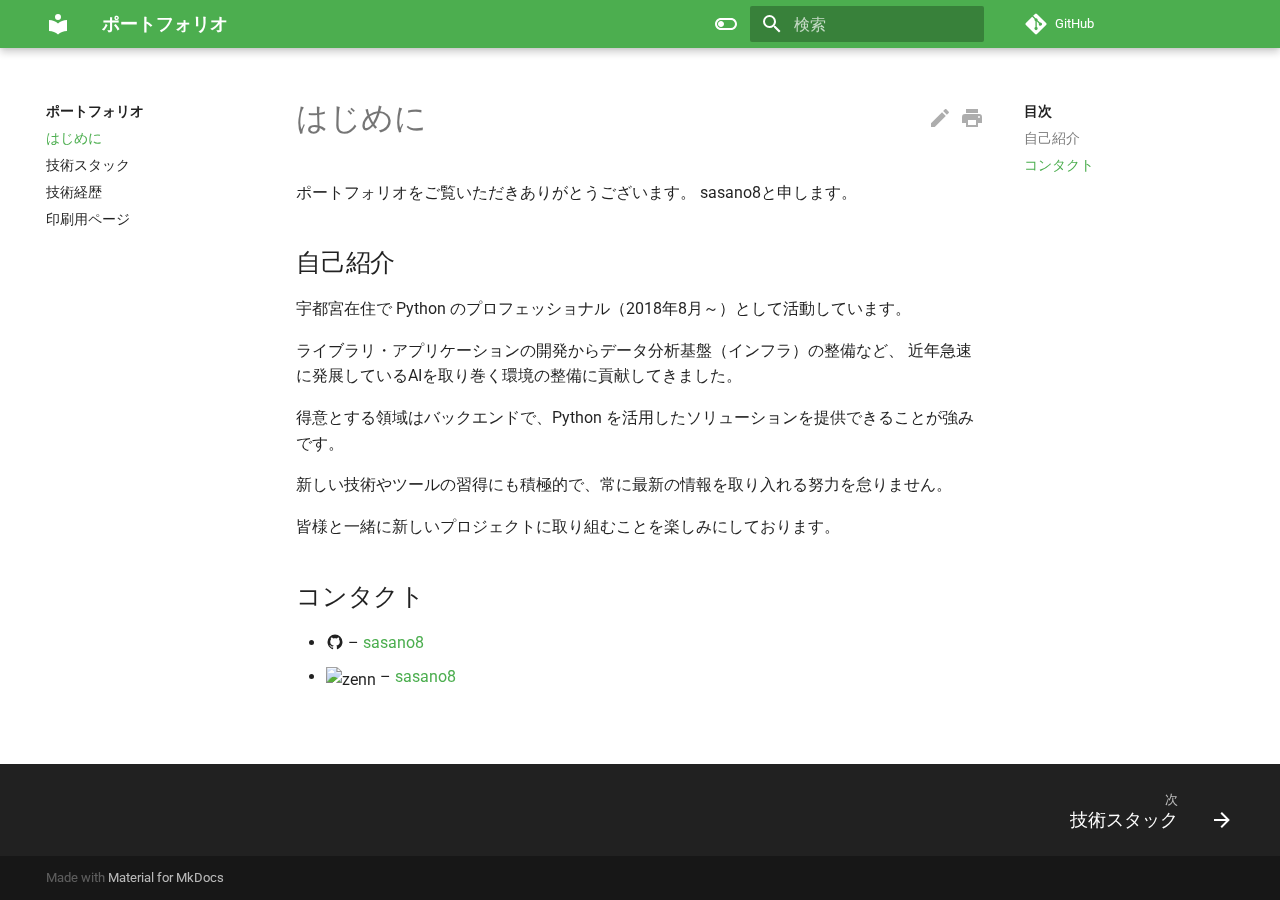
==== commit d2373abe: "deploy: 0d86360d95e2f14d37973ad907b7027c5306bddb" ====
--- a/index.html
+++ b/index.html
@@ -427,19 +427,14 @@
 <p>ポートフォリオをご覧いただきありがとうございます。
 sasano8と申します。</p>
 <h2 id="_2">自己紹介</h2>
-<p>東京在住でフリーランス（2018年8月～）として活動しています。
-エンジニア歴は10年程度です。</p>
-<p>キャリアの多くはSIerの下請けとして仕事に関わり、
-金融・保険などのミッションクリティカルなシステムに対して、丁寧な実装とテストを遂行してきました。</p>
-<p>主に内部向け業務アプリケーションを中心に開発してきましたが、
-より大きいユーザーの声とサービスの成長を体感できるBtoCモデルに最近は興味があります。</p>
-<p>得意とする領域はバックエンドでデータ収集と前処理に定評があります。</p>
-<p>ぜひ、あなたのサービスに貢献する機会をください。
-よい出逢いになれば幸いです。</p>
+<p>宇都宮在住で Python のプロフェッショナル（2018年8月～）として活動しています。</p>
+<p>ライブラリ・アプリケーションの開発からデータ分析基盤（インフラ）の整備など、
+近年急速に発展しているAIを取り巻く環境の整備に貢献してきました。</p>
+<p>得意とする領域はバックエンドで、Python を活用したソリューションを提供できることが強みです。</p>
+<p>新しい技術やツールの習得にも積極的で、常に最新の情報を取り入れる努力を怠りません。</p>
+<p>皆様と一緒に新しいプロジェクトに取り組むことを楽しみにしております。</p>
 <h2 id="_3">コンタクト</h2>
 <ul>
-<li><span class="twemoji"><svg xmlns="http://www.w3.org/2000/svg" viewBox="0 0 16 16"><path fill-rule="evenodd" d="M1.75 2A1.75 1.75 0 0 0 0 3.75v.736a.75.75 0 0 0 0 .027v7.737C0 13.216.784 14 1.75 14h12.5A1.75 1.75 0 0 0 16 12.25v-8.5A1.75 1.75 0 0 0 14.25 2H1.75zM14.5 4.07v-.32a.25.25 0 0 0-.25-.25H1.75a.25.25 0 0 0-.25.25v.32L8 7.88l6.5-3.81zm-13 1.74v6.441c0 .138.112.25.25.25h12.5a.25.25 0 0 0 .25-.25V5.809L8.38 9.397a.75.75 0 0 1-.76 0L1.5 5.809z"/></svg></span> – <a href="mailto:support@ys-method.com" target="_blank">support@ys-method.com</a></li>
-<li><span class="twemoji"><svg xmlns="http://www.w3.org/2000/svg" viewBox="0 0 512 512"><!--! Font Awesome Free 6.2.1 by @fontawesome - https://fontawesome.com License - https://fontawesome.com/license/free (Icons: CC BY 4.0, Fonts: SIL OFL 1.1, Code: MIT License) Copyright 2022 Fonticons, Inc.--><path d="M459.37 151.716c.325 4.548.325 9.097.325 13.645 0 138.72-105.583 298.558-298.558 298.558-59.452 0-114.68-17.219-161.137-47.106 8.447.974 16.568 1.299 25.34 1.299 49.055 0 94.213-16.568 130.274-44.832-46.132-.975-84.792-31.188-98.112-72.772 6.498.974 12.995 1.624 19.818 1.624 9.421 0 18.843-1.3 27.614-3.573-48.081-9.747-84.143-51.98-84.143-102.985v-1.299c13.969 7.797 30.214 12.67 47.431 13.319-28.264-18.843-46.781-51.005-46.781-87.391 0-19.492 5.197-37.36 14.294-52.954 51.655 63.675 129.3 105.258 216.365 109.807-1.624-7.797-2.599-15.918-2.599-24.04 0-57.828 46.782-104.934 104.934-104.934 30.213 0 57.502 12.67 76.67 33.137 23.715-4.548 46.456-13.32 66.599-25.34-7.798 24.366-24.366 44.833-46.132 57.827 21.117-2.273 41.584-8.122 60.426-16.243-14.292 20.791-32.161 39.308-52.628 54.253z"/></svg></span> – <a href="https://twitter.com/sasanoha____" target="_blank">sasanoha____</a></li>
 <li><span class="twemoji"><svg xmlns="http://www.w3.org/2000/svg" viewBox="0 0 24 24"><path d="M12 2A10 10 0 0 0 2 12c0 4.42 2.87 8.17 6.84 9.5.5.08.66-.23.66-.5v-1.69c-2.77.6-3.36-1.34-3.36-1.34-.46-1.16-1.11-1.47-1.11-1.47-.91-.62.07-.6.07-.6 1 .07 1.53 1.03 1.53 1.03.87 1.52 2.34 1.07 2.91.83.09-.65.35-1.09.63-1.34-2.22-.25-4.55-1.11-4.55-4.92 0-1.11.38-2 1.03-2.71-.1-.25-.45-1.29.1-2.64 0 0 .84-.27 2.75 1.02.79-.22 1.65-.33 2.5-.33.85 0 1.71.11 2.5.33 1.91-1.29 2.75-1.02 2.75-1.02.55 1.35.2 2.39.1 2.64.65.71 1.03 1.6 1.03 2.71 0 3.82-2.34 4.66-4.57 4.91.36.31.69.92.69 1.85V21c0 .27.16.59.67.5C19.14 20.16 22 16.42 22 12A10 10 0 0 0 12 2Z"/></svg></span> – <a href="https://github.com/sasano8/" target="_blank">sasano8</a></li>
 <li><img class="twemoji" src="https://simpleicons.org/icons/zenn.svg" alt="zenn" /> – <a href="https://zenn.dev/sasano8" target="_blank">sasano8</a></li>
 </ul>
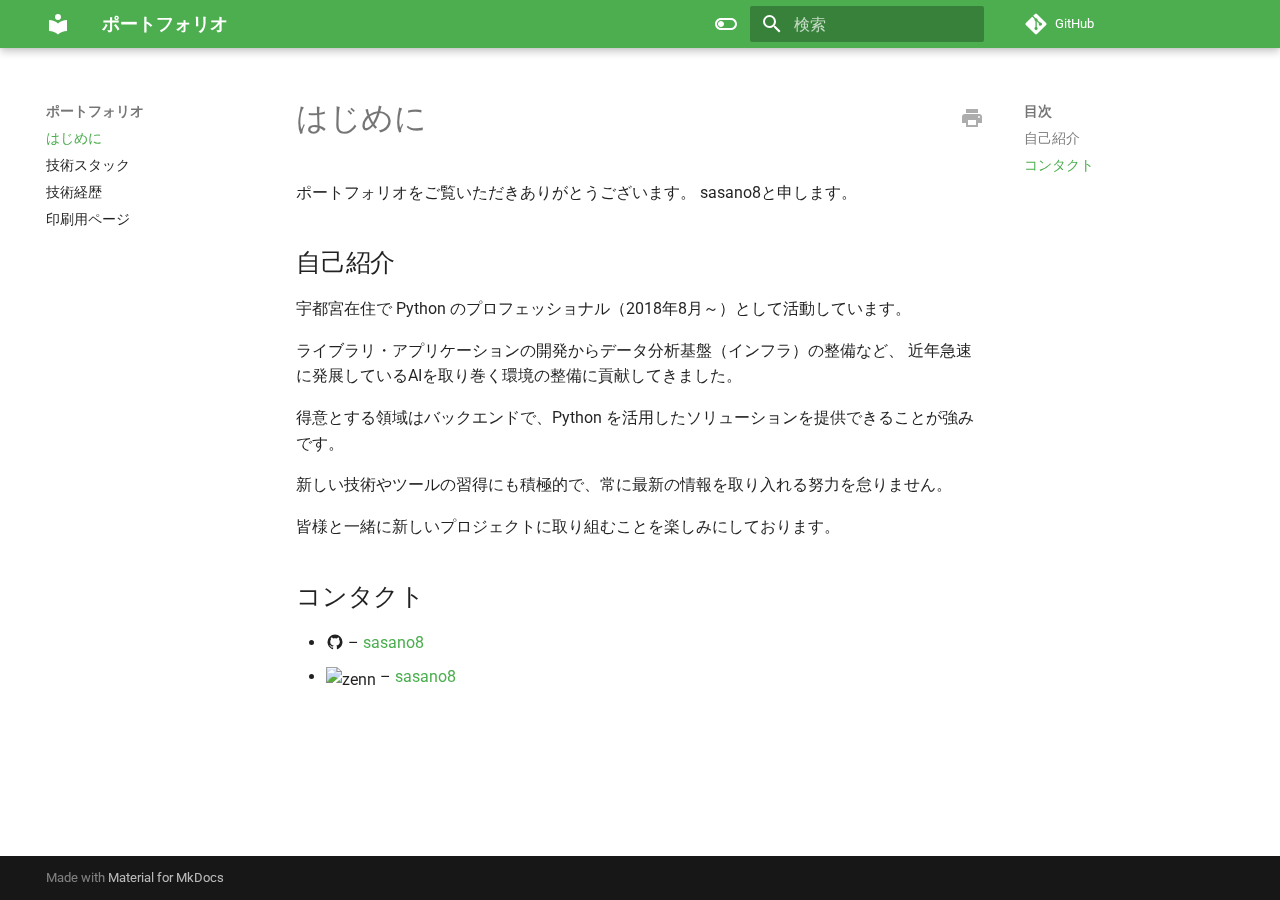
==== commit 0086bd0f: "deploy: 3328eaef281418f9b0c52f035699186187507b35" ====
--- a/index.html
+++ b/index.html
@@ -10,8 +10,13 @@
       
         <link rel="canonical" href="https://portfolio.ys-method.com/">
       
+      
+      
+        <link rel="next" href="tech_stack/">
+      
+      
       <link rel="icon" href="assets/images/favicon.png">
-      <meta name="generator" content="mkdocs-1.4.3, mkdocs-material-8.5.10">
+      <meta name="generator" content="mkdocs-1.6.1, mkdocs-material-9.5.44">
     
     
       
@@ -19,15 +24,17 @@
       
     
     
-      <link rel="stylesheet" href="assets/stylesheets/main.975780f9.min.css">
-      
-        
-        <link rel="stylesheet" href="assets/stylesheets/palette.2505c338.min.css">
-        
-      
-      
-
-    
+      <link rel="stylesheet" href="assets/stylesheets/main.0253249f.min.css">
+      
+        
+        <link rel="stylesheet" href="assets/stylesheets/palette.06af60db.min.css">
+      
+      
+
+
+    
+    
+      
     
     
       
@@ -59,7 +66,7 @@
     
       <link rel="stylesheet" href="https://unpkg.com/mermaid@8.0.0/dist/mermaid.css">
     
-    <script>__md_scope=new URL(".",location),__md_hash=e=>[...e].reduce((e,_)=>(e<<5)-e+_.charCodeAt(0),0),__md_get=(e,_=localStorage,t=__md_scope)=>JSON.parse(_.getItem(t.pathname+"."+e)),__md_set=(e,_,t=localStorage,a=__md_scope)=>{try{t.setItem(a.pathname+"."+e,JSON.stringify(_))}catch(e){}}</script>
+    <script>__md_scope=new URL(".",location),__md_hash=e=>[...e].reduce(((e,_)=>(e<<5)-e+_.charCodeAt(0)),0),__md_get=(e,_=localStorage,t=__md_scope)=>JSON.parse(_.getItem(t.pathname+"."+e)),__md_set=(e,_,t=localStorage,a=__md_scope)=>{try{t.setItem(a.pathname+"."+e,JSON.stringify(_))}catch(e){}}</script>
     
       
 
@@ -78,9 +85,6 @@
     
     <body dir="ltr" data-md-color-scheme="default" data-md-color-primary="green" data-md-color-accent="deep-orange">
   
-    
-    
-      <script>var palette=__md_get("__palette");if(palette&&"object"==typeof palette.color)for(var key of Object.keys(palette.color))document.body.setAttribute("data-md-color-"+key,palette.color[key])</script>
     
     <input class="md-toggle" data-md-toggle="drawer" type="checkbox" id="__drawer" autocomplete="off">
     <input class="md-toggle" data-md-toggle="search" type="checkbox" id="__search" autocomplete="off">
@@ -100,16 +104,19 @@
     
       
 
-<header class="md-header" data-md-component="header">
+  
+
+<header class="md-header md-header--shadow" data-md-component="header">
   <nav class="md-header__inner md-grid" aria-label="ヘッダー">
     <a href="." title="ポートフォリオ" class="md-header__button md-logo" aria-label="ポートフォリオ" data-md-component="logo">
       
   
-  <svg xmlns="http://www.w3.org/2000/svg" viewBox="0 0 24 24"><path d="M12 8a3 3 0 0 0 3-3 3 3 0 0 0-3-3 3 3 0 0 0-3 3 3 3 0 0 0 3 3m0 3.54C9.64 9.35 6.5 8 3 8v11c3.5 0 6.64 1.35 9 3.54 2.36-2.19 5.5-3.54 9-3.54V8c-3.5 0-6.64 1.35-9 3.54Z"/></svg>
+  <svg xmlns="http://www.w3.org/2000/svg" viewBox="0 0 24 24"><path d="M12 8a3 3 0 0 0 3-3 3 3 0 0 0-3-3 3 3 0 0 0-3 3 3 3 0 0 0 3 3m0 3.54C9.64 9.35 6.5 8 3 8v11c3.5 0 6.64 1.35 9 3.54 2.36-2.19 5.5-3.54 9-3.54V8c-3.5 0-6.64 1.35-9 3.54"/></svg>
 
     </a>
     <label class="md-header__button md-icon" for="__drawer">
-      <svg xmlns="http://www.w3.org/2000/svg" viewBox="0 0 24 24"><path d="M3 6h18v2H3V6m0 5h18v2H3v-2m0 5h18v2H3v-2Z"/></svg>
+      
+      <svg xmlns="http://www.w3.org/2000/svg" viewBox="0 0 24 24"><path d="M3 6h18v2H3zm0 5h18v2H3zm0 5h18v2H3z"/></svg>
     </label>
     <div class="md-header__title" data-md-component="header-title">
       <div class="md-header__ellipsis">
@@ -128,34 +135,40 @@
       </div>
     </div>
     
-      <form class="md-header__option" data-md-component="palette">
-        
-          
-          
-          
-          <input class="md-option" data-md-color-media="" data-md-color-scheme="default" data-md-color-primary="green" data-md-color-accent="deep-orange"  aria-label="Switch to dark mode"  type="radio" name="__palette" id="__palette_1">
-          
-            <label class="md-header__button md-icon" title="Switch to dark mode" for="__palette_2" hidden>
-              <svg xmlns="http://www.w3.org/2000/svg" viewBox="0 0 24 24"><path d="M17 6H7c-3.31 0-6 2.69-6 6s2.69 6 6 6h10c3.31 0 6-2.69 6-6s-2.69-6-6-6zm0 10H7c-2.21 0-4-1.79-4-4s1.79-4 4-4h10c2.21 0 4 1.79 4 4s-1.79 4-4 4zM7 9c-1.66 0-3 1.34-3 3s1.34 3 3 3 3-1.34 3-3-1.34-3-3-3z"/></svg>
-            </label>
-          
-        
-          
-          
-          
-          <input class="md-option" data-md-color-media="" data-md-color-scheme="slate" data-md-color-primary="" data-md-color-accent=""  aria-label="Switch to light mode"  type="radio" name="__palette" id="__palette_2">
-          
-            <label class="md-header__button md-icon" title="Switch to light mode" for="__palette_1" hidden>
-              <svg xmlns="http://www.w3.org/2000/svg" viewBox="0 0 24 24"><path d="M17 7H7a5 5 0 0 0-5 5 5 5 0 0 0 5 5h10a5 5 0 0 0 5-5 5 5 0 0 0-5-5m0 8a3 3 0 0 1-3-3 3 3 0 0 1 3-3 3 3 0 0 1 3 3 3 3 0 0 1-3 3Z"/></svg>
-            </label>
-          
-        
-      </form>
+      
+        <form class="md-header__option" data-md-component="palette">
+  
+    
+    
+    
+    <input class="md-option" data-md-color-media="" data-md-color-scheme="default" data-md-color-primary="green" data-md-color-accent="deep-orange"  aria-label="Switch to dark mode"  type="radio" name="__palette" id="__palette_0">
+    
+      <label class="md-header__button md-icon" title="Switch to dark mode" for="__palette_1" hidden>
+        <svg xmlns="http://www.w3.org/2000/svg" viewBox="0 0 24 24"><path d="M17 6H7c-3.31 0-6 2.69-6 6s2.69 6 6 6h10c3.31 0 6-2.69 6-6s-2.69-6-6-6m0 10H7c-2.21 0-4-1.79-4-4s1.79-4 4-4h10c2.21 0 4 1.79 4 4s-1.79 4-4 4M7 9c-1.66 0-3 1.34-3 3s1.34 3 3 3 3-1.34 3-3-1.34-3-3-3"/></svg>
+      </label>
+    
+  
+    
+    
+    
+    <input class="md-option" data-md-color-media="" data-md-color-scheme="slate" data-md-color-primary="indigo" data-md-color-accent="indigo"  aria-label="Switch to light mode"  type="radio" name="__palette" id="__palette_1">
+    
+      <label class="md-header__button md-icon" title="Switch to light mode" for="__palette_0" hidden>
+        <svg xmlns="http://www.w3.org/2000/svg" viewBox="0 0 24 24"><path d="M17 7H7a5 5 0 0 0-5 5 5 5 0 0 0 5 5h10a5 5 0 0 0 5-5 5 5 0 0 0-5-5m0 8a3 3 0 0 1-3-3 3 3 0 0 1 3-3 3 3 0 0 1 3 3 3 3 0 0 1-3 3"/></svg>
+      </label>
+    
+  
+</form>
+      
+    
+    
+      <script>var palette=__md_get("__palette");if(palette&&palette.color){if("(prefers-color-scheme)"===palette.color.media){var media=matchMedia("(prefers-color-scheme: light)"),input=document.querySelector(media.matches?"[data-md-color-media='(prefers-color-scheme: light)']":"[data-md-color-media='(prefers-color-scheme: dark)']");palette.color.media=input.getAttribute("data-md-color-media"),palette.color.scheme=input.getAttribute("data-md-color-scheme"),palette.color.primary=input.getAttribute("data-md-color-primary"),palette.color.accent=input.getAttribute("data-md-color-accent")}for(var[key,value]of Object.entries(palette.color))document.body.setAttribute("data-md-color-"+key,value)}</script>
     
     
     
       <label class="md-header__button md-icon" for="__search">
-        <svg xmlns="http://www.w3.org/2000/svg" viewBox="0 0 24 24"><path d="M9.5 3A6.5 6.5 0 0 1 16 9.5c0 1.61-.59 3.09-1.56 4.23l.27.27h.79l5 5-1.5 1.5-5-5v-.79l-.27-.27A6.516 6.516 0 0 1 9.5 16 6.5 6.5 0 0 1 3 9.5 6.5 6.5 0 0 1 9.5 3m0 2C7 5 5 7 5 9.5S7 14 9.5 14 14 12 14 9.5 12 5 9.5 5Z"/></svg>
+        
+        <svg xmlns="http://www.w3.org/2000/svg" viewBox="0 0 24 24"><path d="M9.5 3A6.5 6.5 0 0 1 16 9.5c0 1.61-.59 3.09-1.56 4.23l.27.27h.79l5 5-1.5 1.5-5-5v-.79l-.27-.27A6.52 6.52 0 0 1 9.5 16 6.5 6.5 0 0 1 3 9.5 6.5 6.5 0 0 1 9.5 3m0 2C7 5 5 7 5 9.5S7 14 9.5 14 14 12 14 9.5 12 5 9.5 5"/></svg>
       </label>
       <div class="md-search" data-md-component="search" role="dialog">
   <label class="md-search__overlay" for="__search"></label>
@@ -163,24 +176,27 @@
     <form class="md-search__form" name="search">
       <input type="text" class="md-search__input" name="query" aria-label="検索" placeholder="検索" autocapitalize="off" autocorrect="off" autocomplete="off" spellcheck="false" data-md-component="search-query" required>
       <label class="md-search__icon md-icon" for="__search">
-        <svg xmlns="http://www.w3.org/2000/svg" viewBox="0 0 24 24"><path d="M9.5 3A6.5 6.5 0 0 1 16 9.5c0 1.61-.59 3.09-1.56 4.23l.27.27h.79l5 5-1.5 1.5-5-5v-.79l-.27-.27A6.516 6.516 0 0 1 9.5 16 6.5 6.5 0 0 1 3 9.5 6.5 6.5 0 0 1 9.5 3m0 2C7 5 5 7 5 9.5S7 14 9.5 14 14 12 14 9.5 12 5 9.5 5Z"/></svg>
-        <svg xmlns="http://www.w3.org/2000/svg" viewBox="0 0 24 24"><path d="M20 11v2H8l5.5 5.5-1.42 1.42L4.16 12l7.92-7.92L13.5 5.5 8 11h12Z"/></svg>
+        
+        <svg xmlns="http://www.w3.org/2000/svg" viewBox="0 0 24 24"><path d="M9.5 3A6.5 6.5 0 0 1 16 9.5c0 1.61-.59 3.09-1.56 4.23l.27.27h.79l5 5-1.5 1.5-5-5v-.79l-.27-.27A6.52 6.52 0 0 1 9.5 16 6.5 6.5 0 0 1 3 9.5 6.5 6.5 0 0 1 9.5 3m0 2C7 5 5 7 5 9.5S7 14 9.5 14 14 12 14 9.5 12 5 9.5 5"/></svg>
+        
+        <svg xmlns="http://www.w3.org/2000/svg" viewBox="0 0 24 24"><path d="M20 11v2H8l5.5 5.5-1.42 1.42L4.16 12l7.92-7.92L13.5 5.5 8 11z"/></svg>
       </label>
-      <nav class="md-search__options" aria-label="Search">
+      <nav class="md-search__options" aria-label="検索">
         
         <button type="reset" class="md-search__icon md-icon" title="クリア" aria-label="クリア" tabindex="-1">
-          <svg xmlns="http://www.w3.org/2000/svg" viewBox="0 0 24 24"><path d="M19 6.41 17.59 5 12 10.59 6.41 5 5 6.41 10.59 12 5 17.59 6.41 19 12 13.41 17.59 19 19 17.59 13.41 12 19 6.41Z"/></svg>
+          
+          <svg xmlns="http://www.w3.org/2000/svg" viewBox="0 0 24 24"><path d="M19 6.41 17.59 5 12 10.59 6.41 5 5 6.41 10.59 12 5 17.59 6.41 19 12 13.41 17.59 19 19 17.59 13.41 12z"/></svg>
         </button>
       </nav>
       
     </form>
     <div class="md-search__output">
-      <div class="md-search__scrollwrap" data-md-scrollfix>
+      <div class="md-search__scrollwrap" tabindex="0" data-md-scrollfix>
         <div class="md-search-result" data-md-component="search-result">
           <div class="md-search-result__meta">
             検索を初期化
           </div>
-          <ol class="md-search-result__list"></ol>
+          <ol class="md-search-result__list" role="presentation"></ol>
         </div>
       </div>
     </div>
@@ -192,7 +208,7 @@
         <a href="https://github.com/sasano8/portfolio/" title="リポジトリへ" class="md-source" data-md-component="source">
   <div class="md-source__icon md-icon">
     
-    <svg xmlns="http://www.w3.org/2000/svg" viewBox="0 0 448 512"><!--! Font Awesome Free 6.2.1 by @fontawesome - https://fontawesome.com License - https://fontawesome.com/license/free (Icons: CC BY 4.0, Fonts: SIL OFL 1.1, Code: MIT License) Copyright 2022 Fonticons, Inc.--><path d="M439.55 236.05 244 40.45a28.87 28.87 0 0 0-40.81 0l-40.66 40.63 51.52 51.52c27.06-9.14 52.68 16.77 43.39 43.68l49.66 49.66c34.23-11.8 61.18 31 35.47 56.69-26.49 26.49-70.21-2.87-56-37.34L240.22 199v121.85c25.3 12.54 22.26 41.85 9.08 55a34.34 34.34 0 0 1-48.55 0c-17.57-17.6-11.07-46.91 11.25-56v-123c-20.8-8.51-24.6-30.74-18.64-45L142.57 101 8.45 235.14a28.86 28.86 0 0 0 0 40.81l195.61 195.6a28.86 28.86 0 0 0 40.8 0l194.69-194.69a28.86 28.86 0 0 0 0-40.81z"/></svg>
+    <svg xmlns="http://www.w3.org/2000/svg" viewBox="0 0 448 512"><!--! Font Awesome Free 6.6.0 by @fontawesome - https://fontawesome.com License - https://fontawesome.com/license/free (Icons: CC BY 4.0, Fonts: SIL OFL 1.1, Code: MIT License) Copyright 2024 Fonticons, Inc.--><path d="M439.55 236.05 244 40.45a28.87 28.87 0 0 0-40.81 0l-40.66 40.63 51.52 51.52c27.06-9.14 52.68 16.77 43.39 43.68l49.66 49.66c34.23-11.8 61.18 31 35.47 56.69-26.49 26.49-70.21-2.87-56-37.34L240.22 199v121.85c25.3 12.54 22.26 41.85 9.08 55a34.34 34.34 0 0 1-48.55 0c-17.57-17.6-11.07-46.91 11.25-56v-123c-20.8-8.51-24.6-30.74-18.64-45L142.57 101 8.45 235.14a28.86 28.86 0 0 0 0 40.81l195.61 195.6a28.86 28.86 0 0 0 40.8 0l194.69-194.69a28.86 28.86 0 0 0 0-40.81"/></svg>
   </div>
   <div class="md-source__repository">
     GitHub
@@ -222,12 +238,13 @@
                     
 
 
+
 <nav class="md-nav md-nav--primary" aria-label="ナビゲーション" data-md-level="0">
   <label class="md-nav__title" for="__drawer">
     <a href="." title="ポートフォリオ" class="md-nav__button md-logo" aria-label="ポートフォリオ" data-md-component="logo">
       
   
-  <svg xmlns="http://www.w3.org/2000/svg" viewBox="0 0 24 24"><path d="M12 8a3 3 0 0 0 3-3 3 3 0 0 0-3-3 3 3 0 0 0-3 3 3 3 0 0 0 3 3m0 3.54C9.64 9.35 6.5 8 3 8v11c3.5 0 6.64 1.35 9 3.54 2.36-2.19 5.5-3.54 9-3.54V8c-3.5 0-6.64 1.35-9 3.54Z"/></svg>
+  <svg xmlns="http://www.w3.org/2000/svg" viewBox="0 0 24 24"><path d="M12 8a3 3 0 0 0 3-3 3 3 0 0 0-3-3 3 3 0 0 0-3 3 3 3 0 0 0 3 3m0 3.54C9.64 9.35 6.5 8 3 8v11c3.5 0 6.64 1.35 9 3.54 2.36-2.19 5.5-3.54 9-3.54V8c-3.5 0-6.64 1.35-9 3.54"/></svg>
 
     </a>
     ポートフォリオ
@@ -237,7 +254,7 @@
       <a href="https://github.com/sasano8/portfolio/" title="リポジトリへ" class="md-source" data-md-component="source">
   <div class="md-source__icon md-icon">
     
-    <svg xmlns="http://www.w3.org/2000/svg" viewBox="0 0 448 512"><!--! Font Awesome Free 6.2.1 by @fontawesome - https://fontawesome.com License - https://fontawesome.com/license/free (Icons: CC BY 4.0, Fonts: SIL OFL 1.1, Code: MIT License) Copyright 2022 Fonticons, Inc.--><path d="M439.55 236.05 244 40.45a28.87 28.87 0 0 0-40.81 0l-40.66 40.63 51.52 51.52c27.06-9.14 52.68 16.77 43.39 43.68l49.66 49.66c34.23-11.8 61.18 31 35.47 56.69-26.49 26.49-70.21-2.87-56-37.34L240.22 199v121.85c25.3 12.54 22.26 41.85 9.08 55a34.34 34.34 0 0 1-48.55 0c-17.57-17.6-11.07-46.91 11.25-56v-123c-20.8-8.51-24.6-30.74-18.64-45L142.57 101 8.45 235.14a28.86 28.86 0 0 0 0 40.81l195.61 195.6a28.86 28.86 0 0 0 40.8 0l194.69-194.69a28.86 28.86 0 0 0 0-40.81z"/></svg>
+    <svg xmlns="http://www.w3.org/2000/svg" viewBox="0 0 448 512"><!--! Font Awesome Free 6.6.0 by @fontawesome - https://fontawesome.com License - https://fontawesome.com/license/free (Icons: CC BY 4.0, Fonts: SIL OFL 1.1, Code: MIT License) Copyright 2024 Fonticons, Inc.--><path d="M439.55 236.05 244 40.45a28.87 28.87 0 0 0-40.81 0l-40.66 40.63 51.52 51.52c27.06-9.14 52.68 16.77 43.39 43.68l49.66 49.66c34.23-11.8 61.18 31 35.47 56.69-26.49 26.49-70.21-2.87-56-37.34L240.22 199v121.85c25.3 12.54 22.26 41.85 9.08 55a34.34 34.34 0 0 1-48.55 0c-17.57-17.6-11.07-46.91 11.25-56v-123c-20.8-8.51-24.6-30.74-18.64-45L142.57 101 8.45 235.14a28.86 28.86 0 0 0 0 40.81l195.61 195.6a28.86 28.86 0 0 0 40.8 0l194.69-194.69a28.86 28.86 0 0 0 0-40.81"/></svg>
   </div>
   <div class="md-source__repository">
     GitHub
@@ -249,28 +266,39 @@
     
       
       
-      
-
-  
-  
-    
+  
+  
+    
+  
   
   
     <li class="md-nav__item md-nav__item--active">
       
-      <input class="md-nav__toggle md-toggle" data-md-toggle="toc" type="checkbox" id="__toc">
+      <input class="md-nav__toggle md-toggle" type="checkbox" id="__toc">
       
       
         
       
       
         <label class="md-nav__link md-nav__link--active" for="__toc">
-          はじめに
+          
+  
+  <span class="md-ellipsis">
+    はじめに
+  </span>
+  
+
           <span class="md-nav__icon md-icon"></span>
         </label>
       
       <a href="." class="md-nav__link md-nav__link--active">
-        はじめに
+        
+  
+  <span class="md-ellipsis">
+    はじめに
+  </span>
+  
+
       </a>
       
         
@@ -290,14 +318,18 @@
       
         <li class="md-nav__item">
   <a href="#_2" class="md-nav__link">
-    自己紹介
+    <span class="md-ellipsis">
+      自己紹介
+    </span>
   </a>
   
 </li>
       
         <li class="md-nav__item">
   <a href="#_3" class="md-nav__link">
-    コンタクト
+    <span class="md-ellipsis">
+      コンタクト
+    </span>
   </a>
   
 </li>
@@ -312,14 +344,19 @@
     
       
       
-      
-
+  
   
   
   
     <li class="md-nav__item">
       <a href="tech_stack/" class="md-nav__link">
-        技術スタック
+        
+  
+  <span class="md-ellipsis">
+    技術スタック
+  </span>
+  
+
       </a>
     </li>
   
@@ -327,14 +364,19 @@
     
       
       
-      
-
+  
   
   
   
     <li class="md-nav__item">
       <a href="background/" class="md-nav__link">
-        技術経歴
+        
+  
+  <span class="md-ellipsis">
+    技術経歴
+  </span>
+  
+
       </a>
     </li>
   
@@ -342,14 +384,19 @@
     
       
       
-      
-
+  
   
   
   
     <li class="md-nav__item">
       <a href="print_page/" class="md-nav__link">
-        印刷用ページ
+        
+  
+  <span class="md-ellipsis">
+    印刷用ページ
+  </span>
+  
+
       </a>
     </li>
   
@@ -383,14 +430,18 @@
       
         <li class="md-nav__item">
   <a href="#_2" class="md-nav__link">
-    自己紹介
+    <span class="md-ellipsis">
+      自己紹介
+    </span>
   </a>
   
 </li>
       
         <li class="md-nav__item">
   <a href="#_3" class="md-nav__link">
-    コンタクト
+    <span class="md-ellipsis">
+      コンタクト
+    </span>
   </a>
   
 </li>
@@ -409,7 +460,7 @@
                 
 
     <a href="print_page/" title="印刷用ページ" class="md-content__button md-icon">
-        <svg xmlns="http://www.w3.org/2000/svg" viewBox="0 0 24 24"><path d="M18 3H6v4h12m1 5a1 1 0 0 1-1-1 1 1 0 0 1 1-1 1 1 0 0 1 1 1 1 1 0 0 1-1 1m-3 7H8v-5h8m3-6H5a3 3 0 0 0-3 3v6h4v4h12v-4h4v-6a3 3 0 0 0-3-3Z"/></svg>
+        <svg xmlns="http://www.w3.org/2000/svg" viewBox="0 0 24 24"><path d="M18 3H6v4h12m1 5a1 1 0 0 1-1-1 1 1 0 0 1 1-1 1 1 0 0 1 1 1 1 1 0 0 1-1 1m-3 7H8v-5h8m3-6H5a3 3 0 0 0-3 3v6h4v4h12v-4h4v-6a3 3 0 0 0-3-3"/></svg>
     </a>
 
 
@@ -417,10 +468,8 @@
 
                   
 
-  <a href="https://github.com/sasano8/portfolio/edit/main/docs/index.md" title="編集" class="md-content__button md-icon">
-    
-    <svg xmlns="http://www.w3.org/2000/svg" viewBox="0 0 24 24"><path d="M20.71 7.04c.39-.39.39-1.04 0-1.41l-2.34-2.34c-.37-.39-1.02-.39-1.41 0l-1.84 1.83 3.75 3.75M3 17.25V21h3.75L17.81 9.93l-3.75-3.75L3 17.25Z"/></svg>
-  </a>
+  
+  
 
 
 <h1 id="_1">はじめに</h1>
@@ -435,7 +484,7 @@
 <p>皆様と一緒に新しいプロジェクトに取り組むことを楽しみにしております。</p>
 <h2 id="_3">コンタクト</h2>
 <ul>
-<li><span class="twemoji"><svg xmlns="http://www.w3.org/2000/svg" viewBox="0 0 24 24"><path d="M12 2A10 10 0 0 0 2 12c0 4.42 2.87 8.17 6.84 9.5.5.08.66-.23.66-.5v-1.69c-2.77.6-3.36-1.34-3.36-1.34-.46-1.16-1.11-1.47-1.11-1.47-.91-.62.07-.6.07-.6 1 .07 1.53 1.03 1.53 1.03.87 1.52 2.34 1.07 2.91.83.09-.65.35-1.09.63-1.34-2.22-.25-4.55-1.11-4.55-4.92 0-1.11.38-2 1.03-2.71-.1-.25-.45-1.29.1-2.64 0 0 .84-.27 2.75 1.02.79-.22 1.65-.33 2.5-.33.85 0 1.71.11 2.5.33 1.91-1.29 2.75-1.02 2.75-1.02.55 1.35.2 2.39.1 2.64.65.71 1.03 1.6 1.03 2.71 0 3.82-2.34 4.66-4.57 4.91.36.31.69.92.69 1.85V21c0 .27.16.59.67.5C19.14 20.16 22 16.42 22 12A10 10 0 0 0 12 2Z"/></svg></span> – <a href="https://github.com/sasano8/" target="_blank">sasano8</a></li>
+<li><span class="twemoji"><svg xmlns="http://www.w3.org/2000/svg" viewBox="0 0 24 24"><path d="M12 2A10 10 0 0 0 2 12c0 4.42 2.87 8.17 6.84 9.5.5.08.66-.23.66-.5v-1.69c-2.77.6-3.36-1.34-3.36-1.34-.46-1.16-1.11-1.47-1.11-1.47-.91-.62.07-.6.07-.6 1 .07 1.53 1.03 1.53 1.03.87 1.52 2.34 1.07 2.91.83.09-.65.35-1.09.63-1.34-2.22-.25-4.55-1.11-4.55-4.92 0-1.11.38-2 1.03-2.71-.1-.25-.45-1.29.1-2.64 0 0 .84-.27 2.75 1.02.79-.22 1.65-.33 2.5-.33s1.71.11 2.5.33c1.91-1.29 2.75-1.02 2.75-1.02.55 1.35.2 2.39.1 2.64.65.71 1.03 1.6 1.03 2.71 0 3.82-2.34 4.66-4.57 4.91.36.31.69.92.69 1.85V21c0 .27.16.59.67.5C19.14 20.16 22 16.42 22 12A10 10 0 0 0 12 2"/></svg></span> – <a href="https://github.com/sasano8/" target="_blank">sasano8</a></li>
 <li><img class="twemoji" src="https://simpleicons.org/icons/zenn.svg" alt="zenn" /> – <a href="https://zenn.dev/sasano8" target="_blank">sasano8</a></li>
 </ul>
 
@@ -443,38 +492,25 @@
 
 
 
+
+
+
+
+
+
+
                 
 
               </article>
             </div>
           
           
+<script>var target=document.getElementById(location.hash.slice(1));target&&target.name&&(target.checked=target.name.startsWith("__tabbed_"))</script>
         </div>
         
       </main>
       
         <footer class="md-footer">
-  
-    
-    <nav class="md-footer__inner md-grid" aria-label="フッター" >
-      
-      
-        
-        <a href="tech_stack/" class="md-footer__link md-footer__link--next" aria-label="次: 技術スタック" rel="next">
-          <div class="md-footer__title">
-            <div class="md-ellipsis">
-              <span class="md-footer__direction">
-                次
-              </span>
-              技術スタック
-            </div>
-          </div>
-          <div class="md-footer__button md-icon">
-            <svg xmlns="http://www.w3.org/2000/svg" viewBox="0 0 24 24"><path d="M4 11v2h12l-5.5 5.5 1.42 1.42L19.84 12l-7.92-7.92L10.5 5.5 16 11H4Z"/></svg>
-          </div>
-        </a>
-      
-    </nav>
   
   <div class="md-footer-meta md-typeset">
     <div class="md-footer-meta__inner md-grid">
@@ -497,16 +533,16 @@
       <div class="md-dialog__inner md-typeset"></div>
     </div>
     
-    <script id="__config" type="application/json">{"base": ".", "features": [], "search": "assets/javascripts/workers/search.16e2a7d4.min.js", "translations": {"clipboard.copied": "\u30b3\u30d4\u30fc\u3057\u307e\u3057\u305f", "clipboard.copy": "\u30af\u30ea\u30c3\u30d7\u30dc\u30fc\u30c9\u3078\u30b3\u30d4\u30fc", "search.config.lang": "ja", "search.config.pipeline": "trimmer, stemmer", "search.config.separator": "[\\s\\-\u3000\u3001\u3002\uff0c\uff0e]+", "search.placeholder": "\u691c\u7d22", "search.result.more.one": "\u3053\u306e\u30da\u30fc\u30b8\u5185\u306b\u3082\u30461\u4ef6\u898b\u3064\u304b\u308a\u307e\u3057\u305f", "search.result.more.other": "\u3053\u306e\u30da\u30fc\u30b8\u5185\u306b\u3042\u3068#\u4ef6\u898b\u3064\u304b\u308a\u307e\u3057\u305f", "search.result.none": "\u4f55\u3082\u898b\u3064\u304b\u308a\u307e\u305b\u3093\u3067\u3057\u305f", "search.result.one": "1\u4ef6\u898b\u3064\u304b\u308a\u307e\u3057\u305f", "search.result.other": "#\u4ef6\u898b\u3064\u304b\u308a\u307e\u3057\u305f", "search.result.placeholder": "\u691c\u7d22\u30ad\u30fc\u30ef\u30fc\u30c9\u3092\u5165\u529b\u3057\u3066\u304f\u3060\u3055\u3044", "search.result.term.missing": "\u691c\u7d22\u306b\u542b\u307e\u308c\u306a\u3044", "select.version.title": "Select version"}}</script>
-    
-    
-      <script src="assets/javascripts/bundle.5a2dcb6a.min.js"></script>
+    
+    <script id="__config" type="application/json">{"base": ".", "features": [], "search": "assets/javascripts/workers/search.6ce7567c.min.js", "translations": {"clipboard.copied": "\u30b3\u30d4\u30fc\u3057\u307e\u3057\u305f", "clipboard.copy": "\u30af\u30ea\u30c3\u30d7\u30dc\u30fc\u30c9\u3078\u30b3\u30d4\u30fc", "search.result.more.one": "\u3053\u306e\u30da\u30fc\u30b8\u5185\u306b\u3082\u30461\u4ef6\u898b\u3064\u304b\u308a\u307e\u3057\u305f", "search.result.more.other": "\u3053\u306e\u30da\u30fc\u30b8\u5185\u306b\u3042\u3068#\u4ef6\u898b\u3064\u304b\u308a\u307e\u3057\u305f", "search.result.none": "\u4f55\u3082\u898b\u3064\u304b\u308a\u307e\u305b\u3093\u3067\u3057\u305f", "search.result.one": "1\u4ef6\u898b\u3064\u304b\u308a\u307e\u3057\u305f", "search.result.other": "#\u4ef6\u898b\u3064\u304b\u308a\u307e\u3057\u305f", "search.result.placeholder": "\u691c\u7d22\u30ad\u30fc\u30ef\u30fc\u30c9\u3092\u5165\u529b\u3057\u3066\u304f\u3060\u3055\u3044", "search.result.term.missing": "\u691c\u7d22\u306b\u542b\u307e\u308c\u306a\u3044", "select.version": "\u30d0\u30fc\u30b8\u30e7\u30f3\u5207\u308a\u66ff\u3048"}}</script>
+    
+    
+      <script src="assets/javascripts/bundle.83f73b43.min.js"></script>
       
         <script src="js/print-site.js"></script>
       
         <script src="https://unpkg.com/mermaid@8.0.0/dist/mermaid.min.js"></script>
       
-    
     
   </body>
 </html>--- a/assets/stylesheets/main.0253249f.min.css
+++ b/assets/stylesheets/main.0253249f.min.css
@@ -0,0 +1 @@
+@charset "UTF-8";html{-webkit-text-size-adjust:none;-moz-text-size-adjust:none;text-size-adjust:none;box-sizing:border-box}*,:after,:before{box-sizing:inherit}@media (prefers-reduced-motion){*,:after,:before{transition:none!important}}body{margin:0}a,button,input,label{-webkit-tap-highlight-color:transparent}a{color:inherit;text-decoration:none}hr{border:0;box-sizing:initial;display:block;height:.05rem;overflow:visible;padding:0}small{font-size:80%}sub,sup{line-height:1em}img{border-style:none}table{border-collapse:initial;border-spacing:0}td,th{font-weight:400;vertical-align:top}button{background:#0000;border:0;font-family:inherit;font-size:inherit;margin:0;padding:0}input{border:0;outline:none}:root{--md-primary-fg-color:#4051b5;--md-primary-fg-color--light:#5d6cc0;--md-primary-fg-color--dark:#303fa1;--md-primary-bg-color:#fff;--md-primary-bg-color--light:#ffffffb3;--md-accent-fg-color:#526cfe;--md-accent-fg-color--transparent:#526cfe1a;--md-accent-bg-color:#fff;--md-accent-bg-color--light:#ffffffb3}[data-md-color-scheme=default]{color-scheme:light}[data-md-color-scheme=default] img[src$="#gh-dark-mode-only"],[data-md-color-scheme=default] img[src$="#only-dark"]{display:none}:root,[data-md-color-scheme=default]{--md-hue:225deg;--md-default-fg-color:#000000de;--md-default-fg-color--light:#0000008a;--md-default-fg-color--lighter:#00000052;--md-default-fg-color--lightest:#00000012;--md-default-bg-color:#fff;--md-default-bg-color--light:#ffffffb3;--md-default-bg-color--lighter:#ffffff4d;--md-default-bg-color--lightest:#ffffff1f;--md-code-fg-color:#36464e;--md-code-bg-color:#f5f5f5;--md-code-hl-color:#4287ff;--md-code-hl-color--light:#4287ff1a;--md-code-hl-number-color:#d52a2a;--md-code-hl-special-color:#db1457;--md-code-hl-function-color:#a846b9;--md-code-hl-constant-color:#6e59d9;--md-code-hl-keyword-color:#3f6ec6;--md-code-hl-string-color:#1c7d4d;--md-code-hl-name-color:var(--md-code-fg-color);--md-code-hl-operator-color:var(--md-default-fg-color--light);--md-code-hl-punctuation-color:var(--md-default-fg-color--light);--md-code-hl-comment-color:var(--md-default-fg-color--light);--md-code-hl-generic-color:var(--md-default-fg-color--light);--md-code-hl-variable-color:var(--md-default-fg-color--light);--md-typeset-color:var(--md-default-fg-color);--md-typeset-a-color:var(--md-primary-fg-color);--md-typeset-del-color:#f5503d26;--md-typeset-ins-color:#0bd57026;--md-typeset-kbd-color:#fafafa;--md-typeset-kbd-accent-color:#fff;--md-typeset-kbd-border-color:#b8b8b8;--md-typeset-mark-color:#ffff0080;--md-typeset-table-color:#0000001f;--md-typeset-table-color--light:rgba(0,0,0,.035);--md-admonition-fg-color:var(--md-default-fg-color);--md-admonition-bg-color:var(--md-default-bg-color);--md-warning-fg-color:#000000de;--md-warning-bg-color:#ff9;--md-footer-fg-color:#fff;--md-footer-fg-color--light:#ffffffb3;--md-footer-fg-color--lighter:#ffffff73;--md-footer-bg-color:#000000de;--md-footer-bg-color--dark:#00000052;--md-shadow-z1:0 0.2rem 0.5rem #0000000d,0 0 0.05rem #0000001a;--md-shadow-z2:0 0.2rem 0.5rem #0000001a,0 0 0.05rem #00000040;--md-shadow-z3:0 0.2rem 0.5rem #0003,0 0 0.05rem #00000059}.md-icon svg{fill:currentcolor;display:block;height:1.2rem;width:1.2rem}body{-webkit-font-smoothing:antialiased;-moz-osx-font-smoothing:grayscale;--md-text-font-family:var(--md-text-font,_),-apple-system,BlinkMacSystemFont,Helvetica,Arial,sans-serif;--md-code-font-family:var(--md-code-font,_),SFMono-Regular,Consolas,Menlo,monospace}aside,body,input{font-feature-settings:"kern","liga";color:var(--md-typeset-color);font-family:var(--md-text-font-family)}code,kbd,pre{font-feature-settings:"kern";font-family:var(--md-code-font-family)}:root{--md-typeset-table-sort-icon:url('data:image/svg+xml;charset=utf-8,<svg xmlns="http://www.w3.org/2000/svg" viewBox="0 0 24 24"><path d="m18 21-4-4h3V7h-3l4-4 4 4h-3v10h3M2 19v-2h10v2M2 13v-2h7v2M2 7V5h4v2z"/></svg>');--md-typeset-table-sort-icon--asc:url('data:image/svg+xml;charset=utf-8,<svg xmlns="http://www.w3.org/2000/svg" viewBox="0 0 24 24"><path d="M19 17h3l-4 4-4-4h3V3h2M2 17h10v2H2M6 5v2H2V5m0 6h7v2H2z"/></svg>');--md-typeset-table-sort-icon--desc:url('data:image/svg+xml;charset=utf-8,<svg xmlns="http://www.w3.org/2000/svg" viewBox="0 0 24 24"><path d="M19 7h3l-4-4-4 4h3v14h2M2 17h10v2H2M6 5v2H2V5m0 6h7v2H2z"/></svg>')}.md-typeset{-webkit-print-color-adjust:exact;color-adjust:exact;font-size:.8rem;line-height:1.6}@media print{.md-typeset{font-size:.68rem}}.md-typeset blockquote,.md-typeset dl,.md-typeset figure,.md-typeset ol,.md-typeset pre,.md-typeset ul{margin-bottom:1em;margin-top:1em}.md-typeset h1{color:var(--md-default-fg-color--light);font-size:2em;line-height:1.3;margin:0 0 1.25em}.md-typeset h1,.md-typeset h2{font-weight:300;letter-spacing:-.01em}.md-typeset h2{font-size:1.5625em;line-height:1.4;margin:1.6em 0 .64em}.md-typeset h3{font-size:1.25em;font-weight:400;letter-spacing:-.01em;line-height:1.5;margin:1.6em 0 .8em}.md-typeset h2+h3{margin-top:.8em}.md-typeset h4{font-weight:700;letter-spacing:-.01em;margin:1em 0}.md-typeset h5,.md-typeset h6{color:var(--md-default-fg-color--light);font-size:.8em;font-weight:700;letter-spacing:-.01em;margin:1.25em 0}.md-typeset h5{text-transform:uppercase}.md-typeset hr{border-bottom:.05rem solid var(--md-default-fg-color--lightest);display:flow-root;margin:1.5em 0}.md-typeset a{color:var(--md-typeset-a-color);word-break:break-word}.md-typeset a,.md-typeset a:before{transition:color 125ms}.md-typeset a:focus,.md-typeset a:hover{color:var(--md-accent-fg-color)}.md-typeset a:focus code,.md-typeset a:hover code{background-color:var(--md-accent-fg-color--transparent)}.md-typeset a code{color:currentcolor;transition:background-color 125ms}.md-typeset a.focus-visible{outline-color:var(--md-accent-fg-color);outline-offset:.2rem}.md-typeset code,.md-typeset kbd,.md-typeset pre{color:var(--md-code-fg-color);direction:ltr;font-variant-ligatures:none}@media print{.md-typeset code,.md-typeset kbd,.md-typeset pre{white-space:pre-wrap}}.md-typeset code{background-color:var(--md-code-bg-color);border-radius:.1rem;-webkit-box-decoration-break:clone;box-decoration-break:clone;font-size:.85em;padding:0 .2941176471em;word-break:break-word}.md-typeset code:not(.focus-visible){-webkit-tap-highlight-color:transparent;outline:none}.md-typeset pre{display:flow-root;line-height:1.4;position:relative}.md-typeset pre>code{-webkit-box-decoration-break:slice;box-decoration-break:slice;box-shadow:none;display:block;margin:0;outline-color:var(--md-accent-fg-color);overflow:auto;padding:.7720588235em 1.1764705882em;scrollbar-color:var(--md-default-fg-color--lighter) #0000;scrollbar-width:thin;touch-action:auto;word-break:normal}.md-typeset pre>code:hover{scrollbar-color:var(--md-accent-fg-color) #0000}.md-typeset pre>code::-webkit-scrollbar{height:.2rem;width:.2rem}.md-typeset pre>code::-webkit-scrollbar-thumb{background-color:var(--md-default-fg-color--lighter)}.md-typeset pre>code::-webkit-scrollbar-thumb:hover{background-color:var(--md-accent-fg-color)}.md-typeset kbd{background-color:var(--md-typeset-kbd-color);border-radius:.1rem;box-shadow:0 .1rem 0 .05rem var(--md-typeset-kbd-border-color),0 .1rem 0 var(--md-typeset-kbd-border-color),0 -.1rem .2rem var(--md-typeset-kbd-accent-color) inset;color:var(--md-default-fg-color);display:inline-block;font-size:.75em;padding:0 .6666666667em;vertical-align:text-top;word-break:break-word}.md-typeset mark{background-color:var(--md-typeset-mark-color);-webkit-box-decoration-break:clone;box-decoration-break:clone;color:inherit;word-break:break-word}.md-typeset abbr{border-bottom:.05rem dotted var(--md-default-fg-color--light);cursor:help;text-decoration:none}.md-typeset small{opacity:.75}[dir=ltr] .md-typeset sub,[dir=ltr] .md-typeset sup{margin-left:.078125em}[dir=rtl] .md-typeset sub,[dir=rtl] .md-typeset sup{margin-right:.078125em}[dir=ltr] .md-typeset blockquote{padding-left:.6rem}[dir=rtl] .md-typeset blockquote{padding-right:.6rem}[dir=ltr] .md-typeset blockquote{border-left:.2rem solid var(--md-default-fg-color--lighter)}[dir=rtl] .md-typeset blockquote{border-right:.2rem solid var(--md-default-fg-color--lighter)}.md-typeset blockquote{color:var(--md-default-fg-color--light);margin-left:0;margin-right:0}.md-typeset ul{list-style-type:disc}.md-typeset ul[type]{list-style-type:revert-layer}[dir=ltr] .md-typeset ol,[dir=ltr] .md-typeset ul{margin-left:.625em}[dir=rtl] .md-typeset ol,[dir=rtl] .md-typeset ul{margin-right:.625em}.md-typeset ol,.md-typeset ul{padding:0}.md-typeset ol:not([hidden]),.md-typeset ul:not([hidden]){display:flow-root}.md-typeset ol ol,.md-typeset ul ol{list-style-type:lower-alpha}.md-typeset ol ol ol,.md-typeset ul ol ol{list-style-type:lower-roman}.md-typeset ol ol ol ol,.md-typeset ul ol ol ol{list-style-type:upper-alpha}.md-typeset ol ol ol ol ol,.md-typeset ul ol ol ol ol{list-style-type:upper-roman}.md-typeset ol[type],.md-typeset ul[type]{list-style-type:revert-layer}[dir=ltr] .md-typeset ol li,[dir=ltr] .md-typeset ul li{margin-left:1.25em}[dir=rtl] .md-typeset ol li,[dir=rtl] .md-typeset ul li{margin-right:1.25em}.md-typeset ol li,.md-typeset ul li{margin-bottom:.5em}.md-typeset ol li blockquote,.md-typeset ol li p,.md-typeset ul li blockquote,.md-typeset ul li p{margin:.5em 0}.md-typeset ol li:last-child,.md-typeset ul li:last-child{margin-bottom:0}[dir=ltr] .md-typeset ol li ol,[dir=ltr] .md-typeset ol li ul,[dir=ltr] .md-typeset ul li ol,[dir=ltr] .md-typeset ul li ul{margin-left:.625em}[dir=rtl] .md-typeset ol li ol,[dir=rtl] .md-typeset ol li ul,[dir=rtl] .md-typeset ul li ol,[dir=rtl] .md-typeset ul li ul{margin-right:.625em}.md-typeset ol li ol,.md-typeset ol li ul,.md-typeset ul li ol,.md-typeset ul li ul{margin-bottom:.5em;margin-top:.5em}[dir=ltr] .md-typeset dd{margin-left:1.875em}[dir=rtl] .md-typeset dd{margin-right:1.875em}.md-typeset dd{margin-bottom:1.5em;margin-top:1em}.md-typeset img,.md-typeset svg,.md-typeset video{height:auto;max-width:100%}.md-typeset img[align=left]{margin:1em 1em 1em 0}.md-typeset img[align=right]{margin:1em 0 1em 1em}.md-typeset img[align]:only-child{margin-top:0}.md-typeset figure{display:flow-root;margin:1em auto;max-width:100%;text-align:center;width:-moz-fit-content;width:fit-content}.md-typeset figure img{display:block;margin:0 auto}.md-typeset figcaption{font-style:italic;margin:1em auto;max-width:24rem}.md-typeset iframe{max-width:100%}.md-typeset table:not([class]){background-color:var(--md-default-bg-color);border:.05rem solid var(--md-typeset-table-color);border-radius:.1rem;display:inline-block;font-size:.64rem;max-width:100%;overflow:auto;touch-action:auto}@media print{.md-typeset table:not([class]){display:table}}.md-typeset table:not([class])+*{margin-top:1.5em}.md-typeset table:not([class]) td>:first-child,.md-typeset table:not([class]) th>:first-child{margin-top:0}.md-typeset table:not([class]) td>:last-child,.md-typeset table:not([class]) th>:last-child{margin-bottom:0}.md-typeset table:not([class]) td:not([align]),.md-typeset table:not([class]) th:not([align]){text-align:left}[dir=rtl] .md-typeset table:not([class]) td:not([align]),[dir=rtl] .md-typeset table:not([class]) th:not([align]){text-align:right}.md-typeset table:not([class]) th{font-weight:700;min-width:5rem;padding:.9375em 1.25em;vertical-align:top}.md-typeset table:not([class]) td{border-top:.05rem solid var(--md-typeset-table-color);padding:.9375em 1.25em;vertical-align:top}.md-typeset table:not([class]) tbody tr{transition:background-color 125ms}.md-typeset table:not([class]) tbody tr:hover{background-color:var(--md-typeset-table-color--light);box-shadow:0 .05rem 0 var(--md-default-bg-color) inset}.md-typeset table:not([class]) a{word-break:normal}.md-typeset table th[role=columnheader]{cursor:pointer}[dir=ltr] .md-typeset table th[role=columnheader]:after{margin-left:.5em}[dir=rtl] .md-typeset table th[role=columnheader]:after{margin-right:.5em}.md-typeset table th[role=columnheader]:after{content:"";display:inline-block;height:1.2em;-webkit-mask-image:var(--md-typeset-table-sort-icon);mask-image:var(--md-typeset-table-sort-icon);-webkit-mask-repeat:no-repeat;mask-repeat:no-repeat;-webkit-mask-size:contain;mask-size:contain;transition:background-color 125ms;vertical-align:text-bottom;width:1.2em}.md-typeset table th[role=columnheader]:hover:after{background-color:var(--md-default-fg-color--lighter)}.md-typeset table th[role=columnheader][aria-sort=ascending]:after{background-color:var(--md-default-fg-color--light);-webkit-mask-image:var(--md-typeset-table-sort-icon--asc);mask-image:var(--md-typeset-table-sort-icon--asc)}.md-typeset table th[role=columnheader][aria-sort=descending]:after{background-color:var(--md-default-fg-color--light);-webkit-mask-image:var(--md-typeset-table-sort-icon--desc);mask-image:var(--md-typeset-table-sort-icon--desc)}.md-typeset__scrollwrap{margin:1em -.8rem;overflow-x:auto;touch-action:auto}.md-typeset__table{display:inline-block;margin-bottom:.5em;padding:0 .8rem}@media print{.md-typeset__table{display:block}}html .md-typeset__table table{display:table;margin:0;overflow:hidden;width:100%}@media screen and (max-width:44.984375em){.md-content__inner>pre{margin:1em -.8rem}.md-content__inner>pre code{border-radius:0}}.md-typeset .md-author{border-radius:100%;display:block;flex-shrink:0;height:1.6rem;overflow:hidden;position:relative;transition:color 125ms,transform 125ms;width:1.6rem}.md-typeset .md-author img{display:block}.md-typeset .md-author--more{background:var(--md-default-fg-color--lightest);color:var(--md-default-fg-color--lighter);font-size:.6rem;font-weight:700;line-height:1.6rem;text-align:center}.md-typeset .md-author--long{height:2.4rem;width:2.4rem}.md-typeset a.md-author{transform:scale(1)}.md-typeset a.md-author img{border-radius:100%;filter:grayscale(100%) opacity(75%);transition:filter 125ms}.md-typeset a.md-author:focus,.md-typeset a.md-author:hover{transform:scale(1.1);z-index:1}.md-typeset a.md-author:focus img,.md-typeset a.md-author:hover img{filter:grayscale(0)}.md-banner{background-color:var(--md-footer-bg-color);color:var(--md-footer-fg-color);overflow:auto}@media print{.md-banner{display:none}}.md-banner--warning{background-color:var(--md-warning-bg-color);color:var(--md-warning-fg-color)}.md-banner__inner{font-size:.7rem;margin:.6rem auto;padding:0 .8rem}[dir=ltr] .md-banner__button{float:right}[dir=rtl] .md-banner__button{float:left}.md-banner__button{color:inherit;cursor:pointer;transition:opacity .25s}.no-js .md-banner__button{display:none}.md-banner__button:hover{opacity:.7}html{font-size:125%;height:100%;overflow-x:hidden}@media screen and (min-width:100em){html{font-size:137.5%}}@media screen and (min-width:125em){html{font-size:150%}}body{background-color:var(--md-default-bg-color);display:flex;flex-direction:column;font-size:.5rem;min-height:100%;position:relative;width:100%}@media print{body{display:block}}@media screen and (max-width:59.984375em){body[data-md-scrolllock]{position:fixed}}.md-grid{margin-left:auto;margin-right:auto;max-width:61rem}.md-container{display:flex;flex-direction:column;flex-grow:1}@media print{.md-container{display:block}}.md-main{flex-grow:1}.md-main__inner{display:flex;height:100%;margin-top:1.5rem}.md-ellipsis{overflow:hidden;text-overflow:ellipsis}.md-toggle{display:none}.md-option{height:0;opacity:0;position:absolute;width:0}.md-option:checked+label:not([hidden]){display:block}.md-option.focus-visible+label{outline-color:var(--md-accent-fg-color);outline-style:auto}.md-skip{background-color:var(--md-default-fg-color);border-radius:.1rem;color:var(--md-default-bg-color);font-size:.64rem;margin:.5rem;opacity:0;outline-color:var(--md-accent-fg-color);padding:.3rem .5rem;position:fixed;transform:translateY(.4rem);z-index:-1}.md-skip:focus{opacity:1;transform:translateY(0);transition:transform .25s cubic-bezier(.4,0,.2,1),opacity 175ms 75ms;z-index:10}@page{margin:25mm}:root{--md-clipboard-icon:url('data:image/svg+xml;charset=utf-8,<svg xmlns="http://www.w3.org/2000/svg" viewBox="0 0 24 24"><path d="M19 21H8V7h11m0-2H8a2 2 0 0 0-2 2v14a2 2 0 0 0 2 2h11a2 2 0 0 0 2-2V7a2 2 0 0 0-2-2m-3-4H4a2 2 0 0 0-2 2v14h2V3h12z"/></svg>')}.md-clipboard{border-radius:.1rem;color:var(--md-default-fg-color--lightest);cursor:pointer;height:1.5em;outline-color:var(--md-accent-fg-color);outline-offset:.1rem;position:absolute;right:.5em;top:.5em;transition:color .25s;width:1.5em;z-index:1}@media print{.md-clipboard{display:none}}.md-clipboard:not(.focus-visible){-webkit-tap-highlight-color:transparent;outline:none}:hover>.md-clipboard{color:var(--md-default-fg-color--light)}.md-clipboard:focus,.md-clipboard:hover{color:var(--md-accent-fg-color)}.md-clipboard:after{background-color:currentcolor;content:"";display:block;height:1.125em;margin:0 auto;-webkit-mask-image:var(--md-clipboard-icon);mask-image:var(--md-clipboard-icon);-webkit-mask-position:center;mask-position:center;-webkit-mask-repeat:no-repeat;mask-repeat:no-repeat;-webkit-mask-size:contain;mask-size:contain;width:1.125em}.md-clipboard--inline{cursor:pointer}.md-clipboard--inline code{transition:color .25s,background-color .25s}.md-clipboard--inline:focus code,.md-clipboard--inline:hover code{background-color:var(--md-accent-fg-color--transparent);color:var(--md-accent-fg-color)}.md-typeset .md-code__content{display:grid}@keyframes consent{0%{opacity:0;transform:translateY(100%)}to{opacity:1;transform:translateY(0)}}@keyframes overlay{0%{opacity:0}to{opacity:1}}.md-consent__overlay{animation:overlay .25s both;-webkit-backdrop-filter:blur(.1rem);backdrop-filter:blur(.1rem);background-color:#0000008a;height:100%;opacity:1;position:fixed;top:0;width:100%;z-index:5}.md-consent__inner{animation:consent .5s cubic-bezier(.1,.7,.1,1) both;background-color:var(--md-default-bg-color);border:0;border-radius:.1rem;bottom:0;box-shadow:0 0 .2rem #0000001a,0 .2rem .4rem #0003;max-height:100%;overflow:auto;padding:0;position:fixed;width:100%;z-index:5}.md-consent__form{padding:.8rem}.md-consent__settings{display:none;margin:1em 0}input:checked+.md-consent__settings{display:block}.md-consent__controls{margin-bottom:.8rem}.md-typeset .md-consent__controls .md-button{display:inline}@media screen and (max-width:44.984375em){.md-typeset .md-consent__controls .md-button{display:block;margin-top:.4rem;text-align:center;width:100%}}.md-consent label{cursor:pointer}.md-content{flex-grow:1;min-width:0}.md-content__inner{margin:0 .8rem 1.2rem;padding-top:.6rem}@media screen and (min-width:76.25em){[dir=ltr] .md-sidebar--primary:not([hidden])~.md-content>.md-content__inner{margin-left:1.2rem}[dir=ltr] .md-sidebar--secondary:not([hidden])~.md-content>.md-content__inner,[dir=rtl] .md-sidebar--primary:not([hidden])~.md-content>.md-content__inner{margin-right:1.2rem}[dir=rtl] .md-sidebar--secondary:not([hidden])~.md-content>.md-content__inner{margin-left:1.2rem}}.md-content__inner:before{content:"";display:block;height:.4rem}.md-content__inner>:last-child{margin-bottom:0}[dir=ltr] .md-content__button{float:right}[dir=rtl] .md-content__button{float:left}[dir=ltr] .md-content__button{margin-left:.4rem}[dir=rtl] .md-content__button{margin-right:.4rem}.md-content__button{margin:.4rem 0;padding:0}@media print{.md-content__button{display:none}}.md-typeset .md-content__button{color:var(--md-default-fg-color--lighter)}.md-content__button svg{display:inline;vertical-align:top}[dir=rtl] .md-content__button svg{transform:scaleX(-1)}[dir=ltr] .md-dialog{right:.8rem}[dir=rtl] .md-dialog{left:.8rem}.md-dialog{background-color:var(--md-default-fg-color);border-radius:.1rem;bottom:.8rem;box-shadow:var(--md-shadow-z3);min-width:11.1rem;opacity:0;padding:.4rem .6rem;pointer-events:none;position:fixed;transform:translateY(100%);transition:transform 0ms .4s,opacity .4s;z-index:4}@media print{.md-dialog{display:none}}.md-dialog--active{opacity:1;pointer-events:auto;transform:translateY(0);transition:transform .4s cubic-bezier(.075,.85,.175,1),opacity .4s}.md-dialog__inner{color:var(--md-default-bg-color);font-size:.7rem}.md-feedback{margin:2em 0 1em;text-align:center}.md-feedback fieldset{border:none;margin:0;padding:0}.md-feedback__title{font-weight:700;margin:1em auto}.md-feedback__inner{position:relative}.md-feedback__list{display:flex;flex-wrap:wrap;place-content:baseline center;position:relative}.md-feedback__list:hover .md-icon:not(:disabled){color:var(--md-default-fg-color--lighter)}:disabled .md-feedback__list{min-height:1.8rem}.md-feedback__icon{color:var(--md-default-fg-color--light);cursor:pointer;flex-shrink:0;margin:0 .1rem;transition:color 125ms}.md-feedback__icon:not(:disabled).md-icon:hover{color:var(--md-accent-fg-color)}.md-feedback__icon:disabled{color:var(--md-default-fg-color--lightest);pointer-events:none}.md-feedback__note{opacity:0;position:relative;transform:translateY(.4rem);transition:transform .4s cubic-bezier(.1,.7,.1,1),opacity .15s}.md-feedback__note>*{margin:0 auto;max-width:16rem}:disabled .md-feedback__note{opacity:1;transform:translateY(0)}@media print{.md-feedback{display:none}}.md-footer{background-color:var(--md-footer-bg-color);color:var(--md-footer-fg-color)}@media print{.md-footer{display:none}}.md-footer__inner{justify-content:space-between;overflow:auto;padding:.2rem}.md-footer__inner:not([hidden]){display:flex}.md-footer__link{align-items:end;display:flex;flex-grow:0.01;margin-bottom:.4rem;margin-top:1rem;max-width:100%;outline-color:var(--md-accent-fg-color);overflow:hidden;transition:opacity .25s}.md-footer__link:focus,.md-footer__link:hover{opacity:.7}[dir=rtl] .md-footer__link svg{transform:scaleX(-1)}@media screen and (max-width:44.984375em){.md-footer__link--prev{flex-shrink:0}.md-footer__link--prev .md-footer__title{display:none}}[dir=ltr] .md-footer__link--next{margin-left:auto}[dir=rtl] .md-footer__link--next{margin-right:auto}.md-footer__link--next{text-align:right}[dir=rtl] .md-footer__link--next{text-align:left}.md-footer__title{flex-grow:1;font-size:.9rem;margin-bottom:.7rem;max-width:calc(100% - 2.4rem);padding:0 1rem;white-space:nowrap}.md-footer__button{margin:.2rem;padding:.4rem}.md-footer__direction{font-size:.64rem;opacity:.7}.md-footer-meta{background-color:var(--md-footer-bg-color--dark)}.md-footer-meta__inner{display:flex;flex-wrap:wrap;justify-content:space-between;padding:.2rem}html .md-footer-meta.md-typeset a{color:var(--md-footer-fg-color--light)}html .md-footer-meta.md-typeset a:focus,html .md-footer-meta.md-typeset a:hover{color:var(--md-footer-fg-color)}.md-copyright{color:var(--md-footer-fg-color--lighter);font-size:.64rem;margin:auto .6rem;padding:.4rem 0;width:100%}@media screen and (min-width:45em){.md-copyright{width:auto}}.md-copyright__highlight{color:var(--md-footer-fg-color--light)}.md-social{display:inline-flex;gap:.2rem;margin:0 .4rem;padding:.2rem 0 .6rem}@media screen and (min-width:45em){.md-social{padding:.6rem 0}}.md-social__link{display:inline-block;height:1.6rem;text-align:center;width:1.6rem}.md-social__link:before{line-height:1.9}.md-social__link svg{fill:currentcolor;max-height:.8rem;vertical-align:-25%}.md-typeset .md-button{border:.1rem solid;border-radius:.1rem;color:var(--md-primary-fg-color);cursor:pointer;display:inline-block;font-weight:700;padding:.625em 2em;transition:color 125ms,background-color 125ms,border-color 125ms}.md-typeset .md-button--primary{background-color:var(--md-primary-fg-color);border-color:var(--md-primary-fg-color);color:var(--md-primary-bg-color)}.md-typeset .md-button:focus,.md-typeset .md-button:hover{background-color:var(--md-accent-fg-color);border-color:var(--md-accent-fg-color);color:var(--md-accent-bg-color)}[dir=ltr] .md-typeset .md-input{border-top-left-radius:.1rem}[dir=ltr] .md-typeset .md-input,[dir=rtl] .md-typeset .md-input{border-top-right-radius:.1rem}[dir=rtl] .md-typeset .md-input{border-top-left-radius:.1rem}.md-typeset .md-input{border-bottom:.1rem solid var(--md-default-fg-color--lighter);box-shadow:var(--md-shadow-z1);font-size:.8rem;height:1.8rem;padding:0 .6rem;transition:border .25s,box-shadow .25s}.md-typeset .md-input:focus,.md-typeset .md-input:hover{border-bottom-color:var(--md-accent-fg-color);box-shadow:var(--md-shadow-z2)}.md-typeset .md-input--stretch{width:100%}.md-header{background-color:var(--md-primary-fg-color);box-shadow:0 0 .2rem #0000,0 .2rem .4rem #0000;color:var(--md-primary-bg-color);display:block;left:0;position:sticky;right:0;top:0;z-index:4}@media print{.md-header{display:none}}.md-header[hidden]{transform:translateY(-100%);transition:transform .25s cubic-bezier(.8,0,.6,1),box-shadow .25s}.md-header--shadow{box-shadow:0 0 .2rem #0000001a,0 .2rem .4rem #0003;transition:transform .25s cubic-bezier(.1,.7,.1,1),box-shadow .25s}.md-header__inner{align-items:center;display:flex;padding:0 .2rem}.md-header__button{color:currentcolor;cursor:pointer;margin:.2rem;outline-color:var(--md-accent-fg-color);padding:.4rem;position:relative;transition:opacity .25s;vertical-align:middle;z-index:1}.md-header__button:hover{opacity:.7}.md-header__button:not([hidden]){display:inline-block}.md-header__button:not(.focus-visible){-webkit-tap-highlight-color:transparent;outline:none}.md-header__button.md-logo{margin:.2rem;padding:.4rem}@media screen and (max-width:76.234375em){.md-header__button.md-logo{display:none}}.md-header__button.md-logo img,.md-header__button.md-logo svg{fill:currentcolor;display:block;height:1.2rem;width:auto}@media screen and (min-width:60em){.md-header__button[for=__search]{display:none}}.no-js .md-header__button[for=__search]{display:none}[dir=rtl] .md-header__button[for=__search] svg{transform:scaleX(-1)}@media screen and (min-width:76.25em){.md-header__button[for=__drawer]{display:none}}.md-header__topic{display:flex;max-width:100%;position:absolute;transition:transform .4s cubic-bezier(.1,.7,.1,1),opacity .15s;white-space:nowrap}.md-header__topic+.md-header__topic{opacity:0;pointer-events:none;transform:translateX(1.25rem);transition:transform .4s cubic-bezier(1,.7,.1,.1),opacity .15s;z-index:-1}[dir=rtl] .md-header__topic+.md-header__topic{transform:translateX(-1.25rem)}.md-header__topic:first-child{font-weight:700}[dir=ltr] .md-header__title{margin-left:1rem;margin-right:.4rem}[dir=rtl] .md-header__title{margin-left:.4rem;margin-right:1rem}.md-header__title{flex-grow:1;font-size:.9rem;height:2.4rem;line-height:2.4rem}.md-header__title--active .md-header__topic{opacity:0;pointer-events:none;transform:translateX(-1.25rem);transition:transform .4s cubic-bezier(1,.7,.1,.1),opacity .15s;z-index:-1}[dir=rtl] .md-header__title--active .md-header__topic{transform:translateX(1.25rem)}.md-header__title--active .md-header__topic+.md-header__topic{opacity:1;pointer-events:auto;transform:translateX(0);transition:transform .4s cubic-bezier(.1,.7,.1,1),opacity .15s;z-index:0}.md-header__title>.md-header__ellipsis{height:100%;position:relative;width:100%}.md-header__option{display:flex;flex-shrink:0;max-width:100%;transition:max-width 0ms .25s,opacity .25s .25s;white-space:nowrap}[data-md-toggle=search]:checked~.md-header .md-header__option{max-width:0;opacity:0;transition:max-width 0ms,opacity 0ms}.md-header__option>input{bottom:0}.md-header__source{display:none}@media screen and (min-width:60em){[dir=ltr] .md-header__source{margin-left:1rem}[dir=rtl] .md-header__source{margin-right:1rem}.md-header__source{display:block;max-width:11.7rem;width:11.7rem}}@media screen and (min-width:76.25em){[dir=ltr] .md-header__source{margin-left:1.4rem}[dir=rtl] .md-header__source{margin-right:1.4rem}}.md-meta{color:var(--md-default-fg-color--light);font-size:.7rem;line-height:1.3}.md-meta__list{display:inline-flex;flex-wrap:wrap;list-style:none;margin:0;padding:0}.md-meta__item:not(:last-child):after{content:"·";margin-left:.2rem;margin-right:.2rem}.md-meta__link{color:var(--md-typeset-a-color)}.md-meta__link:focus,.md-meta__link:hover{color:var(--md-accent-fg-color)}.md-draft{background-color:#ff1744;border-radius:.125em;color:#fff;display:inline-block;font-weight:700;padding-left:.5714285714em;padding-right:.5714285714em}:root{--md-nav-icon--prev:url('data:image/svg+xml;charset=utf-8,<svg xmlns="http://www.w3.org/2000/svg" viewBox="0 0 24 24"><path d="M20 11v2H8l5.5 5.5-1.42 1.42L4.16 12l7.92-7.92L13.5 5.5 8 11z"/></svg>');--md-nav-icon--next:url('data:image/svg+xml;charset=utf-8,<svg xmlns="http://www.w3.org/2000/svg" viewBox="0 0 24 24"><path d="M8.59 16.58 13.17 12 8.59 7.41 10 6l6 6-6 6z"/></svg>');--md-toc-icon:url('data:image/svg+xml;charset=utf-8,<svg xmlns="http://www.w3.org/2000/svg" viewBox="0 0 24 24"><path d="M3 9h14V7H3zm0 4h14v-2H3zm0 4h14v-2H3zm16 0h2v-2h-2zm0-10v2h2V7zm0 6h2v-2h-2z"/></svg>')}.md-nav{font-size:.7rem;line-height:1.3}.md-nav__title{color:var(--md-default-fg-color--light);display:block;font-weight:700;overflow:hidden;padding:0 .6rem;text-overflow:ellipsis}.md-nav__title .md-nav__button{display:none}.md-nav__title .md-nav__button img{height:100%;width:auto}.md-nav__title .md-nav__button.md-logo img,.md-nav__title .md-nav__button.md-logo svg{fill:currentcolor;display:block;height:2.4rem;max-width:100%;object-fit:contain;width:auto}.md-nav__list{list-style:none;margin:0;padding:0}.md-nav__link{align-items:flex-start;display:flex;gap:.4rem;margin-top:.625em;scroll-snap-align:start;transition:color 125ms}.md-nav__link--passed{color:var(--md-default-fg-color--light)}.md-nav__item .md-nav__link--active,.md-nav__item .md-nav__link--active code{color:var(--md-typeset-a-color)}.md-nav__link .md-ellipsis{position:relative}[dir=ltr] .md-nav__link .md-icon:last-child{margin-left:auto}[dir=rtl] .md-nav__link .md-icon:last-child{margin-right:auto}.md-nav__link svg{fill:currentcolor;flex-shrink:0;height:1.3em;position:relative}.md-nav__link[for]:focus,.md-nav__link[for]:hover,.md-nav__link[href]:focus,.md-nav__link[href]:hover{color:var(--md-accent-fg-color);cursor:pointer}.md-nav__link.focus-visible{outline-color:var(--md-accent-fg-color);outline-offset:.2rem}.md-nav--primary .md-nav__link[for=__toc]{display:none}.md-nav--primary .md-nav__link[for=__toc] .md-icon:after{background-color:currentcolor;display:block;height:100%;-webkit-mask-image:var(--md-toc-icon);mask-image:var(--md-toc-icon);width:100%}.md-nav--primary .md-nav__link[for=__toc]~.md-nav{display:none}.md-nav__container>.md-nav__link{margin-top:0}.md-nav__container>.md-nav__link:first-child{flex-grow:1;min-width:0}.md-nav__icon{flex-shrink:0}.md-nav__source{display:none}@media screen and (max-width:76.234375em){.md-nav--primary,.md-nav--primary .md-nav{background-color:var(--md-default-bg-color);display:flex;flex-direction:column;height:100%;left:0;position:absolute;right:0;top:0;z-index:1}.md-nav--primary .md-nav__item,.md-nav--primary .md-nav__title{font-size:.8rem;line-height:1.5}.md-nav--primary .md-nav__title{background-color:var(--md-default-fg-color--lightest);color:var(--md-default-fg-color--light);cursor:pointer;height:5.6rem;line-height:2.4rem;padding:3rem .8rem .2rem;position:relative;white-space:nowrap}[dir=ltr] .md-nav--primary .md-nav__title .md-nav__icon{left:.4rem}[dir=rtl] .md-nav--primary .md-nav__title .md-nav__icon{right:.4rem}.md-nav--primary .md-nav__title .md-nav__icon{display:block;height:1.2rem;margin:.2rem;position:absolute;top:.4rem;width:1.2rem}.md-nav--primary .md-nav__title .md-nav__icon:after{background-color:currentcolor;content:"";display:block;height:100%;-webkit-mask-image:var(--md-nav-icon--prev);mask-image:var(--md-nav-icon--prev);-webkit-mask-position:center;mask-position:center;-webkit-mask-repeat:no-repeat;mask-repeat:no-repeat;-webkit-mask-size:contain;mask-size:contain;width:100%}.md-nav--primary .md-nav__title~.md-nav__list{background-color:var(--md-default-bg-color);box-shadow:0 .05rem 0 var(--md-default-fg-color--lightest) inset;overflow-y:auto;scroll-snap-type:y mandatory;touch-action:pan-y}.md-nav--primary .md-nav__title~.md-nav__list>:first-child{border-top:0}.md-nav--primary .md-nav__title[for=__drawer]{background-color:var(--md-primary-fg-color);color:var(--md-primary-bg-color);font-weight:700}.md-nav--primary .md-nav__title .md-logo{display:block;left:.2rem;margin:.2rem;padding:.4rem;position:absolute;right:.2rem;top:.2rem}.md-nav--primary .md-nav__list{flex:1}.md-nav--primary .md-nav__item{border-top:.05rem solid var(--md-default-fg-color--lightest)}.md-nav--primary .md-nav__item--active>.md-nav__link{color:var(--md-typeset-a-color)}.md-nav--primary .md-nav__item--active>.md-nav__link:focus,.md-nav--primary .md-nav__item--active>.md-nav__link:hover{color:var(--md-accent-fg-color)}.md-nav--primary .md-nav__link{margin-top:0;padding:.6rem .8rem}.md-nav--primary .md-nav__link svg{margin-top:.1em}.md-nav--primary .md-nav__link>.md-nav__link{padding:0}[dir=ltr] .md-nav--primary .md-nav__link .md-nav__icon{margin-right:-.2rem}[dir=rtl] .md-nav--primary .md-nav__link .md-nav__icon{margin-left:-.2rem}.md-nav--primary .md-nav__link .md-nav__icon{font-size:1.2rem;height:1.2rem;width:1.2rem}.md-nav--primary .md-nav__link .md-nav__icon:after{background-color:currentcolor;content:"";display:block;height:100%;-webkit-mask-image:var(--md-nav-icon--next);mask-image:var(--md-nav-icon--next);-webkit-mask-position:center;mask-position:center;-webkit-mask-repeat:no-repeat;mask-repeat:no-repeat;-webkit-mask-size:contain;mask-size:contain;width:100%}[dir=rtl] .md-nav--primary .md-nav__icon:after{transform:scale(-1)}.md-nav--primary .md-nav--secondary .md-nav{background-color:initial;position:static}[dir=ltr] .md-nav--primary .md-nav--secondary .md-nav .md-nav__link{padding-left:1.4rem}[dir=rtl] .md-nav--primary .md-nav--secondary .md-nav .md-nav__link{padding-right:1.4rem}[dir=ltr] .md-nav--primary .md-nav--secondary .md-nav .md-nav .md-nav__link{padding-left:2rem}[dir=rtl] .md-nav--primary .md-nav--secondary .md-nav .md-nav .md-nav__link{padding-right:2rem}[dir=ltr] .md-nav--primary .md-nav--secondary .md-nav .md-nav .md-nav .md-nav__link{padding-left:2.6rem}[dir=rtl] .md-nav--primary .md-nav--secondary .md-nav .md-nav .md-nav .md-nav__link{padding-right:2.6rem}[dir=ltr] .md-nav--primary .md-nav--secondary .md-nav .md-nav .md-nav .md-nav .md-nav__link{padding-left:3.2rem}[dir=rtl] .md-nav--primary .md-nav--secondary .md-nav .md-nav .md-nav .md-nav .md-nav__link{padding-right:3.2rem}.md-nav--secondary{background-color:initial}.md-nav__toggle~.md-nav{display:flex;opacity:0;transform:translateX(100%);transition:transform .25s cubic-bezier(.8,0,.6,1),opacity 125ms 50ms}[dir=rtl] .md-nav__toggle~.md-nav{transform:translateX(-100%)}.md-nav__toggle:checked~.md-nav{opacity:1;transform:translateX(0);transition:transform .25s cubic-bezier(.4,0,.2,1),opacity 125ms 125ms}.md-nav__toggle:checked~.md-nav>.md-nav__list{-webkit-backface-visibility:hidden;backface-visibility:hidden}}@media screen and (max-width:59.984375em){.md-nav--primary .md-nav__link[for=__toc]{display:flex}.md-nav--primary .md-nav__link[for=__toc] .md-icon:after{content:""}.md-nav--primary .md-nav__link[for=__toc]+.md-nav__link{display:none}.md-nav--primary .md-nav__link[for=__toc]~.md-nav{display:flex}.md-nav__source{background-color:var(--md-primary-fg-color--dark);color:var(--md-primary-bg-color);display:block;padding:0 .2rem}}@media screen and (min-width:60em) and (max-width:76.234375em){.md-nav--integrated .md-nav__link[for=__toc]{display:flex}.md-nav--integrated .md-nav__link[for=__toc] .md-icon:after{content:""}.md-nav--integrated .md-nav__link[for=__toc]+.md-nav__link{display:none}.md-nav--integrated .md-nav__link[for=__toc]~.md-nav{display:flex}}@media screen and (min-width:60em){.md-nav{margin-bottom:-.4rem}.md-nav--secondary .md-nav__title{background:var(--md-default-bg-color);box-shadow:0 0 .4rem .4rem var(--md-default-bg-color);position:sticky;top:0;z-index:1}.md-nav--secondary .md-nav__title[for=__toc]{scroll-snap-align:start}.md-nav--secondary .md-nav__title .md-nav__icon{display:none}[dir=ltr] .md-nav--secondary .md-nav__list{padding-left:.6rem}[dir=rtl] .md-nav--secondary .md-nav__list{padding-right:.6rem}.md-nav--secondary .md-nav__list{padding-bottom:.4rem}[dir=ltr] .md-nav--secondary .md-nav__item>.md-nav__link{margin-right:.4rem}[dir=rtl] .md-nav--secondary .md-nav__item>.md-nav__link{margin-left:.4rem}}@media screen and (min-width:76.25em){.md-nav{margin-bottom:-.4rem;transition:max-height .25s cubic-bezier(.86,0,.07,1)}.md-nav--primary .md-nav__title{background:var(--md-default-bg-color);box-shadow:0 0 .4rem .4rem var(--md-default-bg-color);position:sticky;top:0;z-index:1}.md-nav--primary .md-nav__title[for=__drawer]{scroll-snap-align:start}.md-nav--primary .md-nav__title .md-nav__icon{display:none}[dir=ltr] .md-nav--primary .md-nav__list{padding-left:.6rem}[dir=rtl] .md-nav--primary .md-nav__list{padding-right:.6rem}.md-nav--primary .md-nav__list{padding-bottom:.4rem}[dir=ltr] .md-nav--primary .md-nav__item>.md-nav__link{margin-right:.4rem}[dir=rtl] .md-nav--primary .md-nav__item>.md-nav__link{margin-left:.4rem}.md-nav__toggle~.md-nav{display:grid;grid-template-rows:0fr;opacity:0;transition:grid-template-rows .25s cubic-bezier(.86,0,.07,1),opacity .25s,visibility 0ms .25s;visibility:collapse}.md-nav__toggle~.md-nav>.md-nav__list{overflow:hidden}.md-nav__toggle.md-toggle--indeterminate~.md-nav,.md-nav__toggle:checked~.md-nav{grid-template-rows:1fr;opacity:1;transition:grid-template-rows .25s cubic-bezier(.86,0,.07,1),opacity .15s .1s,visibility 0ms;visibility:visible}.md-nav__toggle.md-toggle--indeterminate~.md-nav{transition:none}.md-nav__item--nested>.md-nav>.md-nav__title{display:none}.md-nav__item--section{display:block;margin:1.25em 0}.md-nav__item--section:last-child{margin-bottom:0}.md-nav__item--section>.md-nav__link{font-weight:700}.md-nav__item--section>.md-nav__link[for]{color:var(--md-default-fg-color--light)}.md-nav__item--section>.md-nav__link:not(.md-nav__container){pointer-events:none}.md-nav__item--section>.md-nav__link .md-icon,.md-nav__item--section>.md-nav__link>[for]{display:none}[dir=ltr] .md-nav__item--section>.md-nav{margin-left:-.6rem}[dir=rtl] .md-nav__item--section>.md-nav{margin-right:-.6rem}.md-nav__item--section>.md-nav{display:block;opacity:1;visibility:visible}.md-nav__item--section>.md-nav>.md-nav__list>.md-nav__item{padding:0}.md-nav__icon{border-radius:100%;height:.9rem;transition:background-color .25s;width:.9rem}.md-nav__icon:hover{background-color:var(--md-accent-fg-color--transparent)}.md-nav__icon:after{background-color:currentcolor;border-radius:100%;content:"";display:inline-block;height:100%;-webkit-mask-image:var(--md-nav-icon--next);mask-image:var(--md-nav-icon--next);-webkit-mask-position:center;mask-position:center;-webkit-mask-repeat:no-repeat;mask-repeat:no-repeat;-webkit-mask-size:contain;mask-size:contain;transition:transform .25s;vertical-align:-.1rem;width:100%}[dir=rtl] .md-nav__icon:after{transform:rotate(180deg)}.md-nav__item--nested .md-nav__toggle:checked~.md-nav__link .md-nav__icon:after,.md-nav__item--nested .md-toggle--indeterminate~.md-nav__link .md-nav__icon:after{transform:rotate(90deg)}.md-nav--lifted>.md-nav__list>.md-nav__item,.md-nav--lifted>.md-nav__title{display:none}.md-nav--lifted>.md-nav__list>.md-nav__item--active{display:block}.md-nav--lifted>.md-nav__list>.md-nav__item--active>.md-nav__link{background:var(--md-default-bg-color);box-shadow:0 0 .4rem .4rem var(--md-default-bg-color);margin-top:0;position:sticky;top:0;z-index:1}.md-nav--lifted>.md-nav__list>.md-nav__item--active>.md-nav__link:not(.md-nav__container){pointer-events:none}.md-nav--lifted>.md-nav__list>.md-nav__item--active.md-nav__item--section{margin:0}[dir=ltr] .md-nav--lifted>.md-nav__list>.md-nav__item>.md-nav:not(.md-nav--secondary){margin-left:-.6rem}[dir=rtl] .md-nav--lifted>.md-nav__list>.md-nav__item>.md-nav:not(.md-nav--secondary){margin-right:-.6rem}.md-nav--lifted>.md-nav__list>.md-nav__item>[for]{color:var(--md-default-fg-color--light)}.md-nav--lifted .md-nav[data-md-level="1"]{grid-template-rows:1fr;opacity:1;visibility:visible}[dir=ltr] .md-nav--integrated>.md-nav__list>.md-nav__item--active .md-nav--secondary{border-left:.05rem solid var(--md-primary-fg-color)}[dir=rtl] .md-nav--integrated>.md-nav__list>.md-nav__item--active .md-nav--secondary{border-right:.05rem solid var(--md-primary-fg-color)}.md-nav--integrated>.md-nav__list>.md-nav__item--active .md-nav--secondary{display:block;margin-bottom:1.25em;opacity:1;visibility:visible}.md-nav--integrated>.md-nav__list>.md-nav__item--active .md-nav--secondary>.md-nav__list{overflow:visible;padding-bottom:0}.md-nav--integrated>.md-nav__list>.md-nav__item--active .md-nav--secondary>.md-nav__title{display:none}}.md-pagination{font-size:.8rem;font-weight:700;gap:.4rem}.md-pagination,.md-pagination>*{align-items:center;display:flex;justify-content:center}.md-pagination>*{border-radius:.2rem;height:1.8rem;min-width:1.8rem;text-align:center}.md-pagination__current{background-color:var(--md-default-fg-color--lightest);color:var(--md-default-fg-color--light)}.md-pagination__link{transition:color 125ms,background-color 125ms}.md-pagination__link:focus,.md-pagination__link:hover{background-color:var(--md-accent-fg-color--transparent);color:var(--md-accent-fg-color)}.md-pagination__link:focus svg,.md-pagination__link:hover svg{color:var(--md-accent-fg-color)}.md-pagination__link.focus-visible{outline-color:var(--md-accent-fg-color);outline-offset:.2rem}.md-pagination__link svg{fill:currentcolor;color:var(--md-default-fg-color--lighter);display:block;max-height:100%;width:1.2rem}.md-post__back{border-bottom:.05rem solid var(--md-default-fg-color--lightest);margin-bottom:1.2rem;padding-bottom:1.2rem}@media screen and (max-width:76.234375em){.md-post__back{display:none}}[dir=rtl] .md-post__back svg{transform:scaleX(-1)}.md-post__authors{display:flex;flex-direction:column;gap:.6rem;margin:0 .6rem 1.2rem}.md-post .md-post__meta a{transition:color 125ms}.md-post .md-post__meta a:focus,.md-post .md-post__meta a:hover{color:var(--md-accent-fg-color)}.md-post__title{color:var(--md-default-fg-color--light);font-weight:700}.md-post--excerpt{margin-bottom:3.2rem}.md-post--excerpt .md-post__header{align-items:center;display:flex;gap:.6rem;min-height:1.6rem}.md-post--excerpt .md-post__authors{align-items:center;display:inline-flex;flex-direction:row;gap:.2rem;margin:0;min-height:2.4rem}[dir=ltr] .md-post--excerpt .md-post__meta .md-meta__list{margin-right:.4rem}[dir=rtl] .md-post--excerpt .md-post__meta .md-meta__list{margin-left:.4rem}.md-post--excerpt .md-post__content>:first-child{--md-scroll-margin:6rem;margin-top:0}.md-post>.md-nav--secondary{margin:1em 0}.md-profile{align-items:center;display:flex;font-size:.7rem;gap:.6rem;line-height:1.4;width:100%}.md-profile__description{flex-grow:1}.md-content--post{display:flex}@media screen and (max-width:76.234375em){.md-content--post{flex-flow:column-reverse}}.md-content--post>.md-content__inner{min-width:0}@media screen and (min-width:76.25em){[dir=ltr] .md-content--post>.md-content__inner{margin-left:1.2rem}[dir=rtl] .md-content--post>.md-content__inner{margin-right:1.2rem}}@media screen and (max-width:76.234375em){.md-sidebar.md-sidebar--post{padding:0;position:static;width:100%}.md-sidebar.md-sidebar--post .md-sidebar__scrollwrap{overflow:visible}.md-sidebar.md-sidebar--post .md-sidebar__inner{padding:0}.md-sidebar.md-sidebar--post .md-post__meta{margin-left:.6rem;margin-right:.6rem}.md-sidebar.md-sidebar--post .md-nav__item{border:none;display:inline}.md-sidebar.md-sidebar--post .md-nav__list{display:inline-flex;flex-wrap:wrap;gap:.6rem;padding-bottom:.6rem;padding-top:.6rem}.md-sidebar.md-sidebar--post .md-nav__link{padding:0}.md-sidebar.md-sidebar--post .md-nav{height:auto;margin-bottom:0;position:static}}:root{--md-progress-value:0;--md-progress-delay:400ms}.md-progress{background:var(--md-primary-bg-color);height:.075rem;opacity:min(clamp(0,var(--md-progress-value),1),clamp(0,100 - var(--md-progress-value),1));position:fixed;top:0;transform:scaleX(calc(var(--md-progress-value)*1%));transform-origin:left;transition:transform .5s cubic-bezier(.19,1,.22,1),opacity .25s var(--md-progress-delay);width:100%;z-index:4}:root{--md-search-result-icon:url('data:image/svg+xml;charset=utf-8,<svg xmlns="http://www.w3.org/2000/svg" viewBox="0 0 24 24"><path d="M14 2H6a2 2 0 0 0-2 2v16a2 2 0 0 0 2 2h7c-.41-.25-.8-.56-1.14-.9-.33-.33-.61-.7-.86-1.1H6V4h7v5h5v1.18c.71.16 1.39.43 2 .82V8zm6.31 16.9c1.33-2.11.69-4.9-1.4-6.22-2.11-1.33-4.91-.68-6.22 1.4-1.34 2.11-.69 4.89 1.4 6.22 1.46.93 3.32.93 4.79.02L22 23.39 23.39 22zm-3.81.1a2.5 2.5 0 0 1-2.5-2.5 2.5 2.5 0 0 1 2.5-2.5 2.5 2.5 0 0 1 2.5 2.5 2.5 2.5 0 0 1-2.5 2.5"/></svg>')}.md-search{position:relative}@media screen and (min-width:60em){.md-search{padding:.2rem 0}}.no-js .md-search{display:none}.md-search__overlay{opacity:0;z-index:1}@media screen and (max-width:59.984375em){[dir=ltr] .md-search__overlay{left:-2.2rem}[dir=rtl] .md-search__overlay{right:-2.2rem}.md-search__overlay{background-color:var(--md-default-bg-color);border-radius:1rem;height:2rem;overflow:hidden;pointer-events:none;position:absolute;top:-1rem;transform-origin:center;transition:transform .3s .1s,opacity .2s .2s;width:2rem}[data-md-toggle=search]:checked~.md-header .md-search__overlay{opacity:1;transition:transform .4s,opacity .1s}}@media screen and (min-width:60em){[dir=ltr] .md-search__overlay{left:0}[dir=rtl] .md-search__overlay{right:0}.md-search__overlay{background-color:#0000008a;cursor:pointer;height:0;position:fixed;top:0;transition:width 0ms .25s,height 0ms .25s,opacity .25s;width:0}[data-md-toggle=search]:checked~.md-header .md-search__overlay{height:200vh;opacity:1;transition:width 0ms,height 0ms,opacity .25s;width:100%}}@media screen and (max-width:29.984375em){[data-md-toggle=search]:checked~.md-header .md-search__overlay{transform:scale(45)}}@media screen and (min-width:30em) and (max-width:44.984375em){[data-md-toggle=search]:checked~.md-header .md-search__overlay{transform:scale(60)}}@media screen and (min-width:45em) and (max-width:59.984375em){[data-md-toggle=search]:checked~.md-header .md-search__overlay{transform:scale(75)}}.md-search__inner{-webkit-backface-visibility:hidden;backface-visibility:hidden}@media screen and (max-width:59.984375em){[dir=ltr] .md-search__inner{left:0}[dir=rtl] .md-search__inner{right:0}.md-search__inner{height:0;opacity:0;overflow:hidden;position:fixed;top:0;transform:translateX(5%);transition:width 0ms .3s,height 0ms .3s,transform .15s cubic-bezier(.4,0,.2,1) .15s,opacity .15s .15s;width:0;z-index:2}[dir=rtl] .md-search__inner{transform:translateX(-5%)}[data-md-toggle=search]:checked~.md-header .md-search__inner{height:100%;opacity:1;transform:translateX(0);transition:width 0ms 0ms,height 0ms 0ms,transform .15s cubic-bezier(.1,.7,.1,1) .15s,opacity .15s .15s;width:100%}}@media screen and (min-width:60em){[dir=ltr] .md-search__inner{float:right}[dir=rtl] .md-search__inner{float:left}.md-search__inner{padding:.1rem 0;position:relative;transition:width .25s cubic-bezier(.1,.7,.1,1);width:11.7rem}}@media screen and (min-width:60em) and (max-width:76.234375em){[data-md-toggle=search]:checked~.md-header .md-search__inner{width:23.4rem}}@media screen and (min-width:76.25em){[data-md-toggle=search]:checked~.md-header .md-search__inner{width:34.4rem}}.md-search__form{background-color:var(--md-default-bg-color);box-shadow:0 0 .6rem #0000;height:2.4rem;position:relative;transition:color .25s,background-color .25s;z-index:2}@media screen and (min-width:60em){.md-search__form{background-color:#00000042;border-radius:.1rem;height:1.8rem}.md-search__form:hover{background-color:#ffffff1f}}[data-md-toggle=search]:checked~.md-header .md-search__form{background-color:var(--md-default-bg-color);border-radius:.1rem .1rem 0 0;box-shadow:0 0 .6rem #00000012;color:var(--md-default-fg-color)}[dir=ltr] .md-search__input{padding-left:3.6rem;padding-right:2.2rem}[dir=rtl] .md-search__input{padding-left:2.2rem;padding-right:3.6rem}.md-search__input{background:#0000;font-size:.9rem;height:100%;position:relative;text-overflow:ellipsis;width:100%;z-index:2}.md-search__input::placeholder{transition:color .25s}.md-search__input::placeholder,.md-search__input~.md-search__icon{color:var(--md-default-fg-color--light)}.md-search__input::-ms-clear{display:none}@media screen and (max-width:59.984375em){.md-search__input{font-size:.9rem;height:2.4rem;width:100%}}@media screen and (min-width:60em){[dir=ltr] .md-search__input{padding-left:2.2rem}[dir=rtl] .md-search__input{padding-right:2.2rem}.md-search__input{color:inherit;font-size:.8rem}.md-search__input::placeholder{color:var(--md-primary-bg-color--light)}.md-search__input+.md-search__icon{color:var(--md-primary-bg-color)}[data-md-toggle=search]:checked~.md-header .md-search__input{text-overflow:clip}[data-md-toggle=search]:checked~.md-header .md-search__input+.md-search__icon{color:var(--md-default-fg-color--light)}[data-md-toggle=search]:checked~.md-header .md-search__input::placeholder{color:#0000}}.md-search__icon{cursor:pointer;display:inline-block;height:1.2rem;transition:color .25s,opacity .25s;width:1.2rem}.md-search__icon:hover{opacity:.7}[dir=ltr] .md-search__icon[for=__search]{left:.5rem}[dir=rtl] .md-search__icon[for=__search]{right:.5rem}.md-search__icon[for=__search]{position:absolute;top:.3rem;z-index:2}[dir=rtl] .md-search__icon[for=__search] svg{transform:scaleX(-1)}@media screen and (max-width:59.984375em){[dir=ltr] .md-search__icon[for=__search]{left:.8rem}[dir=rtl] .md-search__icon[for=__search]{right:.8rem}.md-search__icon[for=__search]{top:.6rem}.md-search__icon[for=__search] svg:first-child{display:none}}@media screen and (min-width:60em){.md-search__icon[for=__search]{pointer-events:none}.md-search__icon[for=__search] svg:last-child{display:none}}[dir=ltr] .md-search__options{right:.5rem}[dir=rtl] .md-search__options{left:.5rem}.md-search__options{pointer-events:none;position:absolute;top:.3rem;z-index:2}@media screen and (max-width:59.984375em){[dir=ltr] .md-search__options{right:.8rem}[dir=rtl] .md-search__options{left:.8rem}.md-search__options{top:.6rem}}[dir=ltr] .md-search__options>.md-icon{margin-left:.2rem}[dir=rtl] .md-search__options>.md-icon{margin-right:.2rem}.md-search__options>.md-icon{color:var(--md-default-fg-color--light);opacity:0;transform:scale(.75);transition:transform .15s cubic-bezier(.1,.7,.1,1),opacity .15s}.md-search__options>.md-icon:not(.focus-visible){-webkit-tap-highlight-color:transparent;outline:none}[data-md-toggle=search]:checked~.md-header .md-search__input:valid~.md-search__options>.md-icon{opacity:1;pointer-events:auto;transform:scale(1)}[data-md-toggle=search]:checked~.md-header .md-search__input:valid~.md-search__options>.md-icon:hover{opacity:.7}[dir=ltr] .md-search__suggest{padding-left:3.6rem;padding-right:2.2rem}[dir=rtl] .md-search__suggest{padding-left:2.2rem;padding-right:3.6rem}.md-search__suggest{align-items:center;color:var(--md-default-fg-color--lighter);display:flex;font-size:.9rem;height:100%;opacity:0;position:absolute;top:0;transition:opacity 50ms;white-space:nowrap;width:100%}@media screen and (min-width:60em){[dir=ltr] .md-search__suggest{padding-left:2.2rem}[dir=rtl] .md-search__suggest{padding-right:2.2rem}.md-search__suggest{font-size:.8rem}}[data-md-toggle=search]:checked~.md-header .md-search__suggest{opacity:1;transition:opacity .3s .1s}[dir=ltr] .md-search__output{border-bottom-left-radius:.1rem}[dir=ltr] .md-search__output,[dir=rtl] .md-search__output{border-bottom-right-radius:.1rem}[dir=rtl] .md-search__output{border-bottom-left-radius:.1rem}.md-search__output{overflow:hidden;position:absolute;width:100%;z-index:1}@media screen and (max-width:59.984375em){.md-search__output{bottom:0;top:2.4rem}}@media screen and (min-width:60em){.md-search__output{opacity:0;top:1.9rem;transition:opacity .4s}[data-md-toggle=search]:checked~.md-header .md-search__output{box-shadow:var(--md-shadow-z3);opacity:1}}.md-search__scrollwrap{-webkit-backface-visibility:hidden;backface-visibility:hidden;background-color:var(--md-default-bg-color);height:100%;overflow-y:auto;touch-action:pan-y}@media (-webkit-max-device-pixel-ratio:1),(max-resolution:1dppx){.md-search__scrollwrap{transform:translateZ(0)}}@media screen and (min-width:60em) and (max-width:76.234375em){.md-search__scrollwrap{width:23.4rem}}@media screen and (min-width:76.25em){.md-search__scrollwrap{width:34.4rem}}@media screen and (min-width:60em){.md-search__scrollwrap{max-height:0;scrollbar-color:var(--md-default-fg-color--lighter) #0000;scrollbar-width:thin}[data-md-toggle=search]:checked~.md-header .md-search__scrollwrap{max-height:75vh}.md-search__scrollwrap:hover{scrollbar-color:var(--md-accent-fg-color) #0000}.md-search__scrollwrap::-webkit-scrollbar{height:.2rem;width:.2rem}.md-search__scrollwrap::-webkit-scrollbar-thumb{background-color:var(--md-default-fg-color--lighter)}.md-search__scrollwrap::-webkit-scrollbar-thumb:hover{background-color:var(--md-accent-fg-color)}}.md-search-result{color:var(--md-default-fg-color);word-break:break-word}.md-search-result__meta{background-color:var(--md-default-fg-color--lightest);color:var(--md-default-fg-color--light);font-size:.64rem;line-height:1.8rem;padding:0 .8rem;scroll-snap-align:start}@media screen and (min-width:60em){[dir=ltr] .md-search-result__meta{padding-left:2.2rem}[dir=rtl] .md-search-result__meta{padding-right:2.2rem}}.md-search-result__list{list-style:none;margin:0;padding:0;-webkit-user-select:none;user-select:none}.md-search-result__item{box-shadow:0 -.05rem var(--md-default-fg-color--lightest)}.md-search-result__item:first-child{box-shadow:none}.md-search-result__link{display:block;outline:none;scroll-snap-align:start;transition:background-color .25s}.md-search-result__link:focus,.md-search-result__link:hover{background-color:var(--md-accent-fg-color--transparent)}.md-search-result__link:last-child p:last-child{margin-bottom:.6rem}.md-search-result__more>summary{cursor:pointer;display:block;outline:none;position:sticky;scroll-snap-align:start;top:0;z-index:1}.md-search-result__more>summary::marker{display:none}.md-search-result__more>summary::-webkit-details-marker{display:none}.md-search-result__more>summary>div{color:var(--md-typeset-a-color);font-size:.64rem;padding:.75em .8rem;transition:color .25s,background-color .25s}@media screen and (min-width:60em){[dir=ltr] .md-search-result__more>summary>div{padding-left:2.2rem}[dir=rtl] .md-search-result__more>summary>div{padding-right:2.2rem}}.md-search-result__more>summary:focus>div,.md-search-result__more>summary:hover>div{background-color:var(--md-accent-fg-color--transparent);color:var(--md-accent-fg-color)}.md-search-result__more[open]>summary{background-color:var(--md-default-bg-color)}.md-search-result__article{overflow:hidden;padding:0 .8rem;position:relative}@media screen and (min-width:60em){[dir=ltr] .md-search-result__article{padding-left:2.2rem}[dir=rtl] .md-search-result__article{padding-right:2.2rem}}[dir=ltr] .md-search-result__icon{left:0}[dir=rtl] .md-search-result__icon{right:0}.md-search-result__icon{color:var(--md-default-fg-color--light);height:1.2rem;margin:.5rem;position:absolute;width:1.2rem}@media screen and (max-width:59.984375em){.md-search-result__icon{display:none}}.md-search-result__icon:after{background-color:currentcolor;content:"";display:inline-block;height:100%;-webkit-mask-image:var(--md-search-result-icon);mask-image:var(--md-search-result-icon);-webkit-mask-position:center;mask-position:center;-webkit-mask-repeat:no-repeat;mask-repeat:no-repeat;-webkit-mask-size:contain;mask-size:contain;width:100%}[dir=rtl] .md-search-result__icon:after{transform:scaleX(-1)}.md-search-result .md-typeset{color:var(--md-default-fg-color--light);font-size:.64rem;line-height:1.6}.md-search-result .md-typeset h1{color:var(--md-default-fg-color);font-size:.8rem;font-weight:400;line-height:1.4;margin:.55rem 0}.md-search-result .md-typeset h1 mark{text-decoration:none}.md-search-result .md-typeset h2{color:var(--md-default-fg-color);font-size:.64rem;font-weight:700;line-height:1.6;margin:.5em 0}.md-search-result .md-typeset h2 mark{text-decoration:none}.md-search-result__terms{color:var(--md-default-fg-color);display:block;font-size:.64rem;font-style:italic;margin:.5em 0}.md-search-result mark{background-color:initial;color:var(--md-accent-fg-color);text-decoration:underline}.md-select{position:relative;z-index:1}.md-select__inner{background-color:var(--md-default-bg-color);border-radius:.1rem;box-shadow:var(--md-shadow-z2);color:var(--md-default-fg-color);left:50%;margin-top:.2rem;max-height:0;opacity:0;position:absolute;top:calc(100% - .2rem);transform:translate3d(-50%,.3rem,0);transition:transform .25s 375ms,opacity .25s .25s,max-height 0ms .5s}.md-select:focus-within .md-select__inner,.md-select:hover .md-select__inner{max-height:10rem;opacity:1;transform:translate3d(-50%,0,0);transition:transform .25s cubic-bezier(.1,.7,.1,1),opacity .25s,max-height 0ms}.md-select__inner:after{border-bottom:.2rem solid #0000;border-bottom-color:var(--md-default-bg-color);border-left:.2rem solid #0000;border-right:.2rem solid #0000;border-top:0;content:"";height:0;left:50%;margin-left:-.2rem;margin-top:-.2rem;position:absolute;top:0;width:0}.md-select__list{border-radius:.1rem;font-size:.8rem;list-style-type:none;margin:0;max-height:inherit;overflow:auto;padding:0}.md-select__item{line-height:1.8rem}[dir=ltr] .md-select__link{padding-left:.6rem;padding-right:1.2rem}[dir=rtl] .md-select__link{padding-left:1.2rem;padding-right:.6rem}.md-select__link{cursor:pointer;display:block;outline:none;scroll-snap-align:start;transition:background-color .25s,color .25s;width:100%}.md-select__link:focus,.md-select__link:hover{color:var(--md-accent-fg-color)}.md-select__link:focus{background-color:var(--md-default-fg-color--lightest)}.md-sidebar{align-self:flex-start;flex-shrink:0;padding:1.2rem 0;position:sticky;top:2.4rem;width:12.1rem}@media print{.md-sidebar{display:none}}@media screen and (max-width:76.234375em){[dir=ltr] .md-sidebar--primary{left:-12.1rem}[dir=rtl] .md-sidebar--primary{right:-12.1rem}.md-sidebar--primary{background-color:var(--md-default-bg-color);display:block;height:100%;position:fixed;top:0;transform:translateX(0);transition:transform .25s cubic-bezier(.4,0,.2,1),box-shadow .25s;width:12.1rem;z-index:5}[data-md-toggle=drawer]:checked~.md-container .md-sidebar--primary{box-shadow:var(--md-shadow-z3);transform:translateX(12.1rem)}[dir=rtl] [data-md-toggle=drawer]:checked~.md-container .md-sidebar--primary{transform:translateX(-12.1rem)}.md-sidebar--primary .md-sidebar__scrollwrap{bottom:0;left:0;margin:0;overflow:hidden;position:absolute;right:0;scroll-snap-type:none;top:0}}@media screen and (min-width:76.25em){.md-sidebar{height:0}.no-js .md-sidebar{height:auto}.md-header--lifted~.md-container .md-sidebar{top:4.8rem}}.md-sidebar--secondary{display:none;order:2}@media screen and (min-width:60em){.md-sidebar--secondary{height:0}.no-js .md-sidebar--secondary{height:auto}.md-sidebar--secondary:not([hidden]){display:block}.md-sidebar--secondary .md-sidebar__scrollwrap{touch-action:pan-y}}.md-sidebar__scrollwrap{scrollbar-gutter:stable;-webkit-backface-visibility:hidden;backface-visibility:hidden;margin:0 .2rem;overflow-y:auto;scrollbar-color:var(--md-default-fg-color--lighter) #0000;scrollbar-width:thin}.md-sidebar__scrollwrap::-webkit-scrollbar{height:.2rem;width:.2rem}.md-sidebar__scrollwrap:focus-within,.md-sidebar__scrollwrap:hover{scrollbar-color:var(--md-accent-fg-color) #0000}.md-sidebar__scrollwrap:focus-within::-webkit-scrollbar-thumb,.md-sidebar__scrollwrap:hover::-webkit-scrollbar-thumb{background-color:var(--md-default-fg-color--lighter)}.md-sidebar__scrollwrap:focus-within::-webkit-scrollbar-thumb:hover,.md-sidebar__scrollwrap:hover::-webkit-scrollbar-thumb:hover{background-color:var(--md-accent-fg-color)}@supports selector(::-webkit-scrollbar){.md-sidebar__scrollwrap{scrollbar-gutter:auto}[dir=ltr] .md-sidebar__inner{padding-right:calc(100% - 11.5rem)}[dir=rtl] .md-sidebar__inner{padding-left:calc(100% - 11.5rem)}}@media screen and (max-width:76.234375em){.md-overlay{background-color:#0000008a;height:0;opacity:0;position:fixed;top:0;transition:width 0ms .25s,height 0ms .25s,opacity .25s;width:0;z-index:5}[data-md-toggle=drawer]:checked~.md-overlay{height:100%;opacity:1;transition:width 0ms,height 0ms,opacity .25s;width:100%}}@keyframes facts{0%{height:0}to{height:.65rem}}@keyframes fact{0%{opacity:0;transform:translateY(100%)}50%{opacity:0}to{opacity:1;transform:translateY(0)}}:root{--md-source-forks-icon:url('data:image/svg+xml;charset=utf-8,<svg xmlns="http://www.w3.org/2000/svg" viewBox="0 0 16 16"><path d="M5 5.372v.878c0 .414.336.75.75.75h4.5a.75.75 0 0 0 .75-.75v-.878a2.25 2.25 0 1 1 1.5 0v.878a2.25 2.25 0 0 1-2.25 2.25h-1.5v2.128a2.251 2.251 0 1 1-1.5 0V8.5h-1.5A2.25 2.25 0 0 1 3.5 6.25v-.878a2.25 2.25 0 1 1 1.5 0M5 3.25a.75.75 0 1 0-1.5 0 .75.75 0 0 0 1.5 0m6.75.75a.75.75 0 1 0 0-1.5.75.75 0 0 0 0 1.5m-3 8.75a.75.75 0 1 0-1.5 0 .75.75 0 0 0 1.5 0"/></svg>');--md-source-repositories-icon:url('data:image/svg+xml;charset=utf-8,<svg xmlns="http://www.w3.org/2000/svg" viewBox="0 0 16 16"><path d="M2 2.5A2.5 2.5 0 0 1 4.5 0h8.75a.75.75 0 0 1 .75.75v12.5a.75.75 0 0 1-.75.75h-2.5a.75.75 0 0 1 0-1.5h1.75v-2h-8a1 1 0 0 0-.714 1.7.75.75 0 1 1-1.072 1.05A2.5 2.5 0 0 1 2 11.5Zm10.5-1h-8a1 1 0 0 0-1 1v6.708A2.5 2.5 0 0 1 4.5 9h8ZM5 12.25a.25.25 0 0 1 .25-.25h3.5a.25.25 0 0 1 .25.25v3.25a.25.25 0 0 1-.4.2l-1.45-1.087a.25.25 0 0 0-.3 0L5.4 15.7a.25.25 0 0 1-.4-.2Z"/></svg>');--md-source-stars-icon:url('data:image/svg+xml;charset=utf-8,<svg xmlns="http://www.w3.org/2000/svg" viewBox="0 0 16 16"><path d="M8 .25a.75.75 0 0 1 .673.418l1.882 3.815 4.21.612a.75.75 0 0 1 .416 1.279l-3.046 2.97.719 4.192a.751.751 0 0 1-1.088.791L8 12.347l-3.766 1.98a.75.75 0 0 1-1.088-.79l.72-4.194L.818 6.374a.75.75 0 0 1 .416-1.28l4.21-.611L7.327.668A.75.75 0 0 1 8 .25m0 2.445L6.615 5.5a.75.75 0 0 1-.564.41l-3.097.45 2.24 2.184a.75.75 0 0 1 .216.664l-.528 3.084 2.769-1.456a.75.75 0 0 1 .698 0l2.77 1.456-.53-3.084a.75.75 0 0 1 .216-.664l2.24-2.183-3.096-.45a.75.75 0 0 1-.564-.41z"/></svg>');--md-source-version-icon:url('data:image/svg+xml;charset=utf-8,<svg xmlns="http://www.w3.org/2000/svg" viewBox="0 0 16 16"><path d="M1 7.775V2.75C1 1.784 1.784 1 2.75 1h5.025c.464 0 .91.184 1.238.513l6.25 6.25a1.75 1.75 0 0 1 0 2.474l-5.026 5.026a1.75 1.75 0 0 1-2.474 0l-6.25-6.25A1.75 1.75 0 0 1 1 7.775m1.5 0c0 .066.026.13.073.177l6.25 6.25a.25.25 0 0 0 .354 0l5.025-5.025a.25.25 0 0 0 0-.354l-6.25-6.25a.25.25 0 0 0-.177-.073H2.75a.25.25 0 0 0-.25.25ZM6 5a1 1 0 1 1 0 2 1 1 0 0 1 0-2"/></svg>')}.md-source{-webkit-backface-visibility:hidden;backface-visibility:hidden;display:block;font-size:.65rem;line-height:1.2;outline-color:var(--md-accent-fg-color);transition:opacity .25s;white-space:nowrap}.md-source:hover{opacity:.7}.md-source__icon{display:inline-block;height:2.4rem;vertical-align:middle;width:2rem}[dir=ltr] .md-source__icon svg{margin-left:.6rem}[dir=rtl] .md-source__icon svg{margin-right:.6rem}.md-source__icon svg{margin-top:.6rem}[dir=ltr] .md-source__icon+.md-source__repository{padding-left:2rem}[dir=rtl] .md-source__icon+.md-source__repository{padding-right:2rem}[dir=ltr] .md-source__icon+.md-source__repository{margin-left:-2rem}[dir=rtl] .md-source__icon+.md-source__repository{margin-right:-2rem}[dir=ltr] .md-source__repository{margin-left:.6rem}[dir=rtl] .md-source__repository{margin-right:.6rem}.md-source__repository{display:inline-block;max-width:calc(100% - 1.2rem);overflow:hidden;text-overflow:ellipsis;vertical-align:middle}.md-source__facts{display:flex;font-size:.55rem;gap:.4rem;list-style-type:none;margin:.1rem 0 0;opacity:.75;overflow:hidden;padding:0;width:100%}.md-source__repository--active .md-source__facts{animation:facts .25s ease-in}.md-source__fact{overflow:hidden;text-overflow:ellipsis}.md-source__repository--active .md-source__fact{animation:fact .4s ease-out}[dir=ltr] .md-source__fact:before{margin-right:.1rem}[dir=rtl] .md-source__fact:before{margin-left:.1rem}.md-source__fact:before{background-color:currentcolor;content:"";display:inline-block;height:.6rem;-webkit-mask-position:center;mask-position:center;-webkit-mask-repeat:no-repeat;mask-repeat:no-repeat;-webkit-mask-size:contain;mask-size:contain;vertical-align:text-top;width:.6rem}.md-source__fact:nth-child(1n+2){flex-shrink:0}.md-source__fact--version:before{-webkit-mask-image:var(--md-source-version-icon);mask-image:var(--md-source-version-icon)}.md-source__fact--stars:before{-webkit-mask-image:var(--md-source-stars-icon);mask-image:var(--md-source-stars-icon)}.md-source__fact--forks:before{-webkit-mask-image:var(--md-source-forks-icon);mask-image:var(--md-source-forks-icon)}.md-source__fact--repositories:before{-webkit-mask-image:var(--md-source-repositories-icon);mask-image:var(--md-source-repositories-icon)}.md-source-file{margin:1em 0}[dir=ltr] .md-source-file__fact{margin-right:.6rem}[dir=rtl] .md-source-file__fact{margin-left:.6rem}.md-source-file__fact{align-items:center;color:var(--md-default-fg-color--light);display:inline-flex;font-size:.68rem;gap:.3rem}.md-source-file__fact .md-icon{flex-shrink:0;margin-bottom:.05rem}[dir=ltr] .md-source-file__fact .md-author{float:left}[dir=rtl] .md-source-file__fact .md-author{float:right}.md-source-file__fact .md-author{margin-right:.2rem}.md-source-file__fact svg{width:.9rem}:root{--md-status:url('data:image/svg+xml;charset=utf-8,<svg xmlns="http://www.w3.org/2000/svg" viewBox="0 0 24 24"><path d="M11 9h2V7h-2m1 13c-4.41 0-8-3.59-8-8s3.59-8 8-8 8 3.59 8 8-3.59 8-8 8m0-18A10 10 0 0 0 2 12a10 10 0 0 0 10 10 10 10 0 0 0 10-10A10 10 0 0 0 12 2m-1 15h2v-6h-2z"/></svg>');--md-status--new:url('data:image/svg+xml;charset=utf-8,<svg xmlns="http://www.w3.org/2000/svg" viewBox="0 0 24 24"><path d="m23 12-2.44-2.78.34-3.68-3.61-.82-1.89-3.18L12 3 8.6 1.54 6.71 4.72l-3.61.81.34 3.68L1 12l2.44 2.78-.34 3.69 3.61.82 1.89 3.18L12 21l3.4 1.46 1.89-3.18 3.61-.82-.34-3.68zm-10 5h-2v-2h2zm0-4h-2V7h2z"/></svg>');--md-status--deprecated:url('data:image/svg+xml;charset=utf-8,<svg xmlns="http://www.w3.org/2000/svg" viewBox="0 0 24 24"><path d="M9 3v1H4v2h1v13a2 2 0 0 0 2 2h10a2 2 0 0 0 2-2V6h1V4h-5V3zm0 5h2v9H9zm4 0h2v9h-2z"/></svg>');--md-status--encrypted:url('data:image/svg+xml;charset=utf-8,<svg xmlns="http://www.w3.org/2000/svg" viewBox="0 0 24 24"><path d="M12 1 3 5v6c0 5.55 3.84 10.74 9 12 5.16-1.26 9-6.45 9-12V5zm0 6c1.4 0 2.8 1.1 2.8 2.5V11c.6 0 1.2.6 1.2 1.3v3.5c0 .6-.6 1.2-1.3 1.2H9.2c-.6 0-1.2-.6-1.2-1.3v-3.5c0-.6.6-1.2 1.2-1.2V9.5C9.2 8.1 10.6 7 12 7m0 1.2c-.8 0-1.5.5-1.5 1.3V11h3V9.5c0-.8-.7-1.3-1.5-1.3"/></svg>')}.md-status:after{background-color:var(--md-default-fg-color--light);content:"";display:inline-block;height:1.125em;-webkit-mask-image:var(--md-status);mask-image:var(--md-status);-webkit-mask-position:center;mask-position:center;-webkit-mask-repeat:no-repeat;mask-repeat:no-repeat;-webkit-mask-size:contain;mask-size:contain;vertical-align:text-bottom;width:1.125em}.md-status:hover:after{background-color:currentcolor}.md-status--new:after{-webkit-mask-image:var(--md-status--new);mask-image:var(--md-status--new)}.md-status--deprecated:after{-webkit-mask-image:var(--md-status--deprecated);mask-image:var(--md-status--deprecated)}.md-status--encrypted:after{-webkit-mask-image:var(--md-status--encrypted);mask-image:var(--md-status--encrypted)}.md-tabs{background-color:var(--md-primary-fg-color);color:var(--md-primary-bg-color);display:block;line-height:1.3;overflow:auto;width:100%;z-index:3}@media print{.md-tabs{display:none}}@media screen and (max-width:76.234375em){.md-tabs{display:none}}.md-tabs[hidden]{pointer-events:none}[dir=ltr] .md-tabs__list{margin-left:.2rem}[dir=rtl] .md-tabs__list{margin-right:.2rem}.md-tabs__list{contain:content;display:flex;list-style:none;margin:0;overflow:auto;padding:0;scrollbar-width:none;white-space:nowrap}.md-tabs__list::-webkit-scrollbar{display:none}.md-tabs__item{height:2.4rem;padding-left:.6rem;padding-right:.6rem}.md-tabs__item--active .md-tabs__link{color:inherit;opacity:1}.md-tabs__link{-webkit-backface-visibility:hidden;backface-visibility:hidden;display:flex;font-size:.7rem;margin-top:.8rem;opacity:.7;outline-color:var(--md-accent-fg-color);outline-offset:.2rem;transition:transform .4s cubic-bezier(.1,.7,.1,1),opacity .25s}.md-tabs__link:focus,.md-tabs__link:hover{color:inherit;opacity:1}[dir=ltr] .md-tabs__link svg{margin-right:.4rem}[dir=rtl] .md-tabs__link svg{margin-left:.4rem}.md-tabs__link svg{fill:currentcolor;height:1.3em}.md-tabs__item:nth-child(2) .md-tabs__link{transition-delay:20ms}.md-tabs__item:nth-child(3) .md-tabs__link{transition-delay:40ms}.md-tabs__item:nth-child(4) .md-tabs__link{transition-delay:60ms}.md-tabs__item:nth-child(5) .md-tabs__link{transition-delay:80ms}.md-tabs__item:nth-child(6) .md-tabs__link{transition-delay:.1s}.md-tabs__item:nth-child(7) .md-tabs__link{transition-delay:.12s}.md-tabs__item:nth-child(8) .md-tabs__link{transition-delay:.14s}.md-tabs__item:nth-child(9) .md-tabs__link{transition-delay:.16s}.md-tabs__item:nth-child(10) .md-tabs__link{transition-delay:.18s}.md-tabs__item:nth-child(11) .md-tabs__link{transition-delay:.2s}.md-tabs__item:nth-child(12) .md-tabs__link{transition-delay:.22s}.md-tabs__item:nth-child(13) .md-tabs__link{transition-delay:.24s}.md-tabs__item:nth-child(14) .md-tabs__link{transition-delay:.26s}.md-tabs__item:nth-child(15) .md-tabs__link{transition-delay:.28s}.md-tabs__item:nth-child(16) .md-tabs__link{transition-delay:.3s}.md-tabs[hidden] .md-tabs__link{opacity:0;transform:translateY(50%);transition:transform 0ms .1s,opacity .1s}:root{--md-tag-icon:url('data:image/svg+xml;charset=utf-8,<svg xmlns="http://www.w3.org/2000/svg" viewBox="0 0 24 24"><path d="m5.41 21 .71-4h-4l.35-2h4l1.06-6h-4l.35-2h4l.71-4h2l-.71 4h6l.71-4h2l-.71 4h4l-.35 2h-4l-1.06 6h4l-.35 2h-4l-.71 4h-2l.71-4h-6l-.71 4zM9.53 9l-1.06 6h6l1.06-6z"/></svg>')}.md-typeset .md-tags:not([hidden]){display:inline-flex;flex-wrap:wrap;gap:.5em;margin-bottom:.75em;margin-top:-.125em}.md-typeset .md-tag{align-items:center;background:var(--md-default-fg-color--lightest);border-radius:2.4rem;display:inline-flex;font-size:.64rem;font-size:min(.8em,.64rem);font-weight:700;gap:.5em;letter-spacing:normal;line-height:1.6;padding:.3125em .78125em}.md-typeset .md-tag[href]{-webkit-tap-highlight-color:transparent;color:inherit;outline:none;transition:color 125ms,background-color 125ms}.md-typeset .md-tag[href]:focus,.md-typeset .md-tag[href]:hover{background-color:var(--md-accent-fg-color);color:var(--md-accent-bg-color)}[id]>.md-typeset .md-tag{vertical-align:text-top}.md-typeset .md-tag-icon:before{background-color:var(--md-default-fg-color--lighter);content:"";display:inline-block;height:1.2em;-webkit-mask-image:var(--md-tag-icon);mask-image:var(--md-tag-icon);-webkit-mask-position:center;mask-position:center;-webkit-mask-repeat:no-repeat;mask-repeat:no-repeat;-webkit-mask-size:contain;mask-size:contain;transition:background-color 125ms;vertical-align:text-bottom;width:1.2em}.md-typeset .md-tag-icon[href]:focus:before,.md-typeset .md-tag-icon[href]:hover:before{background-color:var(--md-accent-bg-color)}@keyframes pulse{0%{transform:scale(.95)}75%{transform:scale(1)}to{transform:scale(.95)}}:root{--md-annotation-bg-icon:url('data:image/svg+xml;charset=utf-8,<svg xmlns="http://www.w3.org/2000/svg" viewBox="0 0 24 24"><path d="M12 2A10 10 0 0 0 2 12a10 10 0 0 0 10 10 10 10 0 0 0 10-10A10 10 0 0 0 12 2"/></svg>');--md-annotation-icon:url('data:image/svg+xml;charset=utf-8,<svg xmlns="http://www.w3.org/2000/svg" viewBox="0 0 24 24"><path d="M17 13h-4v4h-2v-4H7v-2h4V7h2v4h4m-5-9A10 10 0 0 0 2 12a10 10 0 0 0 10 10 10 10 0 0 0 10-10A10 10 0 0 0 12 2"/></svg>')}.md-tooltip{-webkit-backface-visibility:hidden;backface-visibility:hidden;background-color:var(--md-default-bg-color);border-radius:.1rem;box-shadow:var(--md-shadow-z2);color:var(--md-default-fg-color);font-family:var(--md-text-font-family);left:clamp(var(--md-tooltip-0,0rem) + .8rem,var(--md-tooltip-x),100vw + var(--md-tooltip-0,0rem) + .8rem - var(--md-tooltip-width) - 2 * .8rem);max-width:calc(100vw - 1.6rem);opacity:0;position:absolute;top:var(--md-tooltip-y);transform:translateY(-.4rem);transition:transform 0ms .25s,opacity .25s,z-index .25s;width:var(--md-tooltip-width);z-index:0}.md-tooltip--active{opacity:1;transform:translateY(0);transition:transform .25s cubic-bezier(.1,.7,.1,1),opacity .25s,z-index 0ms;z-index:2}.md-tooltip--inline{font-weight:700;-webkit-user-select:none;user-select:none;width:auto}.md-tooltip--inline:not(.md-tooltip--active){transform:translateY(.2rem) scale(.9)}.md-tooltip--inline .md-tooltip__inner{font-size:.5rem;padding:.2rem .4rem}[hidden]+.md-tooltip--inline{display:none}.focus-visible>.md-tooltip,.md-tooltip:target{outline:var(--md-accent-fg-color) auto}.md-tooltip__inner{font-size:.64rem;padding:.8rem}.md-tooltip__inner.md-typeset>:first-child{margin-top:0}.md-tooltip__inner.md-typeset>:last-child{margin-bottom:0}.md-annotation{font-style:normal;font-weight:400;outline:none;text-align:initial;vertical-align:text-bottom;white-space:normal}[dir=rtl] .md-annotation{direction:rtl}code .md-annotation{font-family:var(--md-code-font-family);font-size:inherit}.md-annotation:not([hidden]){display:inline-block;line-height:1.25}.md-annotation__index{border-radius:.01px;cursor:pointer;display:inline-block;margin-left:.4ch;margin-right:.4ch;outline:none;overflow:hidden;position:relative;-webkit-user-select:none;user-select:none;vertical-align:text-top;z-index:0}.md-annotation .md-annotation__index{transition:z-index .25s}@media screen{.md-annotation__index{width:2.2ch}[data-md-visible]>.md-annotation__index{animation:pulse 2s infinite}.md-annotation__index:before{background:var(--md-default-bg-color);-webkit-mask-image:var(--md-annotation-bg-icon);mask-image:var(--md-annotation-bg-icon)}.md-annotation__index:after,.md-annotation__index:before{content:"";height:2.2ch;-webkit-mask-position:center;mask-position:center;-webkit-mask-repeat:no-repeat;mask-repeat:no-repeat;-webkit-mask-size:contain;mask-size:contain;position:absolute;top:-.1ch;width:2.2ch;z-index:-1}.md-annotation__index:after{background-color:var(--md-default-fg-color--lighter);-webkit-mask-image:var(--md-annotation-icon);mask-image:var(--md-annotation-icon);transform:scale(1.0001);transition:background-color .25s,transform .25s}.md-tooltip--active+.md-annotation__index:after{transform:rotate(45deg)}.md-tooltip--active+.md-annotation__index:after,:hover>.md-annotation__index:after{background-color:var(--md-accent-fg-color)}}.md-tooltip--active+.md-annotation__index{animation-play-state:paused;transition-duration:0ms;z-index:2}.md-annotation__index [data-md-annotation-id]{display:inline-block}@media print{.md-annotation__index [data-md-annotation-id]{background:var(--md-default-fg-color--lighter);border-radius:2ch;color:var(--md-default-bg-color);font-weight:700;padding:0 .6ch;white-space:nowrap}.md-annotation__index [data-md-annotation-id]:after{content:attr(data-md-annotation-id)}}.md-typeset .md-annotation-list{counter-reset:xxx;list-style:none}.md-typeset .md-annotation-list li{position:relative}[dir=ltr] .md-typeset .md-annotation-list li:before{left:-2.125em}[dir=rtl] .md-typeset .md-annotation-list li:before{right:-2.125em}.md-typeset .md-annotation-list li:before{background:var(--md-default-fg-color--lighter);border-radius:2ch;color:var(--md-default-bg-color);content:counter(xxx);counter-increment:xxx;font-size:.8875em;font-weight:700;height:2ch;line-height:1.25;min-width:2ch;padding:0 .6ch;position:absolute;text-align:center;top:.25em}:root{--md-tooltip-width:20rem;--md-tooltip-tail:0.3rem}.md-tooltip2{-webkit-backface-visibility:hidden;backface-visibility:hidden;color:var(--md-default-fg-color);font-family:var(--md-text-font-family);opacity:0;pointer-events:none;position:absolute;top:calc(var(--md-tooltip-host-y) + var(--md-tooltip-y));transform:translateY(-.4rem);transform-origin:calc(var(--md-tooltip-host-x) + var(--md-tooltip-x)) 0;transition:transform 0ms .25s,opacity .25s,z-index .25s;width:100%;z-index:0}.md-tooltip2:before{border-left:var(--md-tooltip-tail) solid #0000;border-right:var(--md-tooltip-tail) solid #0000;content:"";display:block;left:clamp(1.5 * .8rem,var(--md-tooltip-host-x) + var(--md-tooltip-x) - var(--md-tooltip-tail),100vw - 2 * var(--md-tooltip-tail) - 1.5 * .8rem);position:absolute;z-index:1}.md-tooltip2--top:before{border-top:var(--md-tooltip-tail) solid var(--md-default-bg-color);bottom:calc(var(--md-tooltip-tail)*-1 + .025rem);filter:drop-shadow(0 1px 0 hsla(0,0%,0%,.05))}.md-tooltip2--bottom:before{border-bottom:var(--md-tooltip-tail) solid var(--md-default-bg-color);filter:drop-shadow(0 -1px 0 hsla(0,0%,0%,.05));top:calc(var(--md-tooltip-tail)*-1 + .025rem)}.md-tooltip2--active{opacity:1;transform:translateY(0);transition:transform .4s cubic-bezier(0,1,.5,1),opacity .25s,z-index 0ms;z-index:2}.md-tooltip2__inner{scrollbar-gutter:stable;background-color:var(--md-default-bg-color);border-radius:.1rem;box-shadow:var(--md-shadow-z2);left:clamp(.8rem,var(--md-tooltip-host-x) - .8rem,100vw - var(--md-tooltip-width) - .8rem);max-height:40vh;max-width:calc(100vw - 1.6rem);position:relative;scrollbar-width:thin}.md-tooltip2__inner::-webkit-scrollbar{height:.2rem;width:.2rem}.md-tooltip2__inner::-webkit-scrollbar-thumb{background-color:var(--md-default-fg-color--lighter)}.md-tooltip2__inner::-webkit-scrollbar-thumb:hover{background-color:var(--md-accent-fg-color)}[role=tooltip]>.md-tooltip2__inner{font-size:.5rem;font-weight:700;left:clamp(.8rem,var(--md-tooltip-host-x) + var(--md-tooltip-x) - var(--md-tooltip-width)/2,100vw - var(--md-tooltip-width) - .8rem);max-width:min(100vw - 2 * .8rem,400px);padding:.2rem .4rem;-webkit-user-select:none;user-select:none;width:-moz-fit-content;width:fit-content}.md-tooltip2__inner.md-typeset>:first-child{margin-top:0}.md-tooltip2__inner.md-typeset>:last-child{margin-bottom:0}[dir=ltr] .md-top{margin-left:50%}[dir=rtl] .md-top{margin-right:50%}.md-top{background-color:var(--md-default-bg-color);border-radius:1.6rem;box-shadow:var(--md-shadow-z2);color:var(--md-default-fg-color--light);cursor:pointer;display:block;font-size:.7rem;outline:none;padding:.4rem .8rem;position:fixed;top:3.2rem;transform:translate(-50%);transition:color 125ms,background-color 125ms,transform 125ms cubic-bezier(.4,0,.2,1),opacity 125ms;z-index:2}@media print{.md-top{display:none}}[dir=rtl] .md-top{transform:translate(50%)}.md-top[hidden]{opacity:0;pointer-events:none;transform:translate(-50%,.2rem);transition-duration:0ms}[dir=rtl] .md-top[hidden]{transform:translate(50%,.2rem)}.md-top:focus,.md-top:hover{background-color:var(--md-accent-fg-color);color:var(--md-accent-bg-color)}.md-top svg{display:inline-block;vertical-align:-.5em}@keyframes hoverfix{0%{pointer-events:none}}:root{--md-version-icon:url('data:image/svg+xml;charset=utf-8,<svg xmlns="http://www.w3.org/2000/svg" viewBox="0 0 320 512"><!--! Font Awesome Free 6.6.0 by @fontawesome - https://fontawesome.com License - https://fontawesome.com/license/free (Icons: CC BY 4.0, Fonts: SIL OFL 1.1, Code: MIT License) Copyright 2024 Fonticons, Inc.--><path d="M137.4 374.6c12.5 12.5 32.8 12.5 45.3 0l128-128c9.2-9.2 11.9-22.9 6.9-34.9S301 191.9 288 191.9L32 192c-12.9 0-24.6 7.8-29.6 19.8s-2.2 25.7 6.9 34.9l128 128z"/></svg>')}.md-version{flex-shrink:0;font-size:.8rem;height:2.4rem}[dir=ltr] .md-version__current{margin-left:1.4rem;margin-right:.4rem}[dir=rtl] .md-version__current{margin-left:.4rem;margin-right:1.4rem}.md-version__current{color:inherit;cursor:pointer;outline:none;position:relative;top:.05rem}[dir=ltr] .md-version__current:after{margin-left:.4rem}[dir=rtl] .md-version__current:after{margin-right:.4rem}.md-version__current:after{background-color:currentcolor;content:"";display:inline-block;height:.6rem;-webkit-mask-image:var(--md-version-icon);mask-image:var(--md-version-icon);-webkit-mask-position:center;mask-position:center;-webkit-mask-repeat:no-repeat;mask-repeat:no-repeat;-webkit-mask-size:contain;mask-size:contain;width:.4rem}.md-version__alias{margin-left:.3rem;opacity:.7}.md-version__list{background-color:var(--md-default-bg-color);border-radius:.1rem;box-shadow:var(--md-shadow-z2);color:var(--md-default-fg-color);list-style-type:none;margin:.2rem .8rem;max-height:0;opacity:0;overflow:auto;padding:0;position:absolute;scroll-snap-type:y mandatory;top:.15rem;transition:max-height 0ms .5s,opacity .25s .25s;z-index:3}.md-version:focus-within .md-version__list,.md-version:hover .md-version__list{max-height:10rem;opacity:1;transition:max-height 0ms,opacity .25s}@media (hover:none),(pointer:coarse){.md-version:hover .md-version__list{animation:hoverfix .25s forwards}.md-version:focus-within .md-version__list{animation:none}}.md-version__item{line-height:1.8rem}[dir=ltr] .md-version__link{padding-left:.6rem;padding-right:1.2rem}[dir=rtl] .md-version__link{padding-left:1.2rem;padding-right:.6rem}.md-version__link{cursor:pointer;display:block;outline:none;scroll-snap-align:start;transition:color .25s,background-color .25s;white-space:nowrap;width:100%}.md-version__link:focus,.md-version__link:hover{color:var(--md-accent-fg-color)}.md-version__link:focus{background-color:var(--md-default-fg-color--lightest)}:root{--md-admonition-icon--note:url('data:image/svg+xml;charset=utf-8,<svg xmlns="http://www.w3.org/2000/svg" viewBox="0 0 24 24"><path d="M12 2C6.47 2 2 6.47 2 12s4.47 10 10 10 10-4.47 10-10S17.53 2 12 2m3.1 5.07c.14 0 .28.05.4.16l1.27 1.27c.23.22.23.57 0 .78l-1 1-2.05-2.05 1-1c.1-.11.24-.16.38-.16m-1.97 1.74 2.06 2.06-6.06 6.06H7.07v-2.06z"/></svg>');--md-admonition-icon--abstract:url('data:image/svg+xml;charset=utf-8,<svg xmlns="http://www.w3.org/2000/svg" viewBox="0 0 24 24"><path d="M17 9H7V7h10m0 6H7v-2h10m-3 6H7v-2h7M12 3a1 1 0 0 1 1 1 1 1 0 0 1-1 1 1 1 0 0 1-1-1 1 1 0 0 1 1-1m7 0h-4.18C14.4 1.84 13.3 1 12 1s-2.4.84-2.82 2H5a2 2 0 0 0-2 2v14a2 2 0 0 0 2 2h14a2 2 0 0 0 2-2V5a2 2 0 0 0-2-2"/></svg>');--md-admonition-icon--info:url('data:image/svg+xml;charset=utf-8,<svg xmlns="http://www.w3.org/2000/svg" viewBox="0 0 24 24"><path d="M13 9h-2V7h2m0 10h-2v-6h2m-1-9A10 10 0 0 0 2 12a10 10 0 0 0 10 10 10 10 0 0 0 10-10A10 10 0 0 0 12 2"/></svg>');--md-admonition-icon--tip:url('data:image/svg+xml;charset=utf-8,<svg xmlns="http://www.w3.org/2000/svg" viewBox="0 0 24 24"><path d="M17.66 11.2c-.23-.3-.51-.56-.77-.82-.67-.6-1.43-1.03-2.07-1.66C13.33 7.26 13 4.85 13.95 3c-.95.23-1.78.75-2.49 1.32-2.59 2.08-3.61 5.75-2.39 8.9.04.1.08.2.08.33 0 .22-.15.42-.35.5-.23.1-.47.04-.66-.12a.6.6 0 0 1-.14-.17c-1.13-1.43-1.31-3.48-.55-5.12C5.78 10 4.87 12.3 5 14.47c.06.5.12 1 .29 1.5.14.6.41 1.2.71 1.73 1.08 1.73 2.95 2.97 4.96 3.22 2.14.27 4.43-.12 6.07-1.6 1.83-1.66 2.47-4.32 1.53-6.6l-.13-.26c-.21-.46-.77-1.26-.77-1.26m-3.16 6.3c-.28.24-.74.5-1.1.6-1.12.4-2.24-.16-2.9-.82 1.19-.28 1.9-1.16 2.11-2.05.17-.8-.15-1.46-.28-2.23-.12-.74-.1-1.37.17-2.06.19.38.39.76.63 1.06.77 1 1.98 1.44 2.24 2.8.04.14.06.28.06.43.03.82-.33 1.72-.93 2.27"/></svg>');--md-admonition-icon--success:url('data:image/svg+xml;charset=utf-8,<svg xmlns="http://www.w3.org/2000/svg" viewBox="0 0 24 24"><path d="M21 7 9 19l-5.5-5.5 1.41-1.41L9 16.17 19.59 5.59z"/></svg>');--md-admonition-icon--question:url('data:image/svg+xml;charset=utf-8,<svg xmlns="http://www.w3.org/2000/svg" viewBox="0 0 24 24"><path d="m15.07 11.25-.9.92C13.45 12.89 13 13.5 13 15h-2v-.5c0-1.11.45-2.11 1.17-2.83l1.24-1.26c.37-.36.59-.86.59-1.41a2 2 0 0 0-2-2 2 2 0 0 0-2 2H8a4 4 0 0 1 4-4 4 4 0 0 1 4 4 3.2 3.2 0 0 1-.93 2.25M13 19h-2v-2h2M12 2A10 10 0 0 0 2 12a10 10 0 0 0 10 10 10 10 0 0 0 10-10c0-5.53-4.5-10-10-10"/></svg>');--md-admonition-icon--warning:url('data:image/svg+xml;charset=utf-8,<svg xmlns="http://www.w3.org/2000/svg" viewBox="0 0 24 24"><path d="M13 14h-2V9h2m0 9h-2v-2h2M1 21h22L12 2z"/></svg>');--md-admonition-icon--failure:url('data:image/svg+xml;charset=utf-8,<svg xmlns="http://www.w3.org/2000/svg" viewBox="0 0 24 24"><path d="M19 6.41 17.59 5 12 10.59 6.41 5 5 6.41 10.59 12 5 17.59 6.41 19 12 13.41 17.59 19 19 17.59 13.41 12z"/></svg>');--md-admonition-icon--danger:url('data:image/svg+xml;charset=utf-8,<svg xmlns="http://www.w3.org/2000/svg" viewBox="0 0 24 24"><path d="m11.5 20 4.86-9.73H13V4l-5 9.73h3.5zM12 2c2.75 0 5.1 1 7.05 2.95S22 9.25 22 12s-1 5.1-2.95 7.05S14.75 22 12 22s-5.1-1-7.05-2.95S2 14.75 2 12s1-5.1 2.95-7.05S9.25 2 12 2"/></svg>');--md-admonition-icon--bug:url('data:image/svg+xml;charset=utf-8,<svg xmlns="http://www.w3.org/2000/svg" viewBox="0 0 24 24"><path d="M11 13h2v1h-2zm10-8v6c0 5.5-3.8 10.7-9 12-5.2-1.3-9-6.5-9-12V5l9-4zm-4 5h-2.2c-.2-.6-.6-1.1-1.1-1.5l1.2-1.2-.7-.7L12.8 8H12c-.2 0-.5 0-.7.1L9.9 6.6l-.8.8 1.2 1.2c-.5.3-.9.8-1.1 1.4H7v1h2v1H7v1h2v1H7v1h2.2c.4 1.2 1.5 2 2.8 2s2.4-.8 2.8-2H17v-1h-2v-1h2v-1h-2v-1h2zm-6 2h2v-1h-2z"/></svg>');--md-admonition-icon--example:url('data:image/svg+xml;charset=utf-8,<svg xmlns="http://www.w3.org/2000/svg" viewBox="0 0 24 24"><path d="M7 2v2h1v14a4 4 0 0 0 4 4 4 4 0 0 0 4-4V4h1V2zm4 14c-.6 0-1-.4-1-1s.4-1 1-1 1 .4 1 1-.4 1-1 1m2-4c-.6 0-1-.4-1-1s.4-1 1-1 1 .4 1 1-.4 1-1 1m1-5h-4V4h4z"/></svg>');--md-admonition-icon--quote:url('data:image/svg+xml;charset=utf-8,<svg xmlns="http://www.w3.org/2000/svg" viewBox="0 0 24 24"><path d="M14 17h3l2-4V7h-6v6h3M6 17h3l2-4V7H5v6h3z"/></svg>')}.md-typeset .admonition,.md-typeset details{background-color:var(--md-admonition-bg-color);border:.075rem solid #448aff;border-radius:.2rem;box-shadow:var(--md-shadow-z1);color:var(--md-admonition-fg-color);display:flow-root;font-size:.64rem;margin:1.5625em 0;padding:0 .6rem;page-break-inside:avoid;transition:box-shadow 125ms}@media print{.md-typeset .admonition,.md-typeset details{box-shadow:none}}.md-typeset .admonition:focus-within,.md-typeset details:focus-within{box-shadow:0 0 0 .2rem #448aff1a}.md-typeset .admonition>*,.md-typeset details>*{box-sizing:border-box}.md-typeset .admonition .admonition,.md-typeset .admonition details,.md-typeset details .admonition,.md-typeset details details{margin-bottom:1em;margin-top:1em}.md-typeset .admonition .md-typeset__scrollwrap,.md-typeset details .md-typeset__scrollwrap{margin:1em -.6rem}.md-typeset .admonition .md-typeset__table,.md-typeset details .md-typeset__table{padding:0 .6rem}.md-typeset .admonition>.tabbed-set:only-child,.md-typeset details>.tabbed-set:only-child{margin-top:0}html .md-typeset .admonition>:last-child,html .md-typeset details>:last-child{margin-bottom:.6rem}[dir=ltr] .md-typeset .admonition-title,[dir=ltr] .md-typeset summary{padding-left:2rem;padding-right:.6rem}[dir=rtl] .md-typeset .admonition-title,[dir=rtl] .md-typeset summary{padding-left:.6rem;padding-right:2rem}[dir=ltr] .md-typeset .admonition-title,[dir=ltr] .md-typeset summary{border-left-width:.2rem}[dir=rtl] .md-typeset .admonition-title,[dir=rtl] .md-typeset summary{border-right-width:.2rem}[dir=ltr] .md-typeset .admonition-title,[dir=ltr] .md-typeset summary{border-top-left-radius:.1rem}[dir=ltr] .md-typeset .admonition-title,[dir=ltr] .md-typeset summary,[dir=rtl] .md-typeset .admonition-title,[dir=rtl] .md-typeset summary{border-top-right-radius:.1rem}[dir=rtl] .md-typeset .admonition-title,[dir=rtl] .md-typeset summary{border-top-left-radius:.1rem}.md-typeset .admonition-title,.md-typeset summary{background-color:#448aff1a;border:none;font-weight:700;margin:0 -.6rem;padding-bottom:.4rem;padding-top:.4rem;position:relative}html .md-typeset .admonition-title:last-child,html .md-typeset summary:last-child{margin-bottom:0}[dir=ltr] .md-typeset .admonition-title:before,[dir=ltr] .md-typeset summary:before{left:.6rem}[dir=rtl] .md-typeset .admonition-title:before,[dir=rtl] .md-typeset summary:before{right:.6rem}.md-typeset .admonition-title:before,.md-typeset summary:before{background-color:#448aff;content:"";height:1rem;-webkit-mask-image:var(--md-admonition-icon--note);mask-image:var(--md-admonition-icon--note);-webkit-mask-position:center;mask-position:center;-webkit-mask-repeat:no-repeat;mask-repeat:no-repeat;-webkit-mask-size:contain;mask-size:contain;position:absolute;top:.625em;width:1rem}.md-typeset .admonition-title code,.md-typeset summary code{box-shadow:0 0 0 .05rem var(--md-default-fg-color--lightest)}.md-typeset .admonition.note,.md-typeset details.note{border-color:#448aff}.md-typeset .admonition.note:focus-within,.md-typeset details.note:focus-within{box-shadow:0 0 0 .2rem #448aff1a}.md-typeset .note>.admonition-title,.md-typeset .note>summary{background-color:#448aff1a}.md-typeset .note>.admonition-title:before,.md-typeset .note>summary:before{background-color:#448aff;-webkit-mask-image:var(--md-admonition-icon--note);mask-image:var(--md-admonition-icon--note)}.md-typeset .note>.admonition-title:after,.md-typeset .note>summary:after{color:#448aff}.md-typeset .admonition.abstract,.md-typeset details.abstract{border-color:#00b0ff}.md-typeset .admonition.abstract:focus-within,.md-typeset details.abstract:focus-within{box-shadow:0 0 0 .2rem #00b0ff1a}.md-typeset .abstract>.admonition-title,.md-typeset .abstract>summary{background-color:#00b0ff1a}.md-typeset .abstract>.admonition-title:before,.md-typeset .abstract>summary:before{background-color:#00b0ff;-webkit-mask-image:var(--md-admonition-icon--abstract);mask-image:var(--md-admonition-icon--abstract)}.md-typeset .abstract>.admonition-title:after,.md-typeset .abstract>summary:after{color:#00b0ff}.md-typeset .admonition.info,.md-typeset details.info{border-color:#00b8d4}.md-typeset .admonition.info:focus-within,.md-typeset details.info:focus-within{box-shadow:0 0 0 .2rem #00b8d41a}.md-typeset .info>.admonition-title,.md-typeset .info>summary{background-color:#00b8d41a}.md-typeset .info>.admonition-title:before,.md-typeset .info>summary:before{background-color:#00b8d4;-webkit-mask-image:var(--md-admonition-icon--info);mask-image:var(--md-admonition-icon--info)}.md-typeset .info>.admonition-title:after,.md-typeset .info>summary:after{color:#00b8d4}.md-typeset .admonition.tip,.md-typeset details.tip{border-color:#00bfa5}.md-typeset .admonition.tip:focus-within,.md-typeset details.tip:focus-within{box-shadow:0 0 0 .2rem #00bfa51a}.md-typeset .tip>.admonition-title,.md-typeset .tip>summary{background-color:#00bfa51a}.md-typeset .tip>.admonition-title:before,.md-typeset .tip>summary:before{background-color:#00bfa5;-webkit-mask-image:var(--md-admonition-icon--tip);mask-image:var(--md-admonition-icon--tip)}.md-typeset .tip>.admonition-title:after,.md-typeset .tip>summary:after{color:#00bfa5}.md-typeset .admonition.success,.md-typeset details.success{border-color:#00c853}.md-typeset .admonition.success:focus-within,.md-typeset details.success:focus-within{box-shadow:0 0 0 .2rem #00c8531a}.md-typeset .success>.admonition-title,.md-typeset .success>summary{background-color:#00c8531a}.md-typeset .success>.admonition-title:before,.md-typeset .success>summary:before{background-color:#00c853;-webkit-mask-image:var(--md-admonition-icon--success);mask-image:var(--md-admonition-icon--success)}.md-typeset .success>.admonition-title:after,.md-typeset .success>summary:after{color:#00c853}.md-typeset .admonition.question,.md-typeset details.question{border-color:#64dd17}.md-typeset .admonition.question:focus-within,.md-typeset details.question:focus-within{box-shadow:0 0 0 .2rem #64dd171a}.md-typeset .question>.admonition-title,.md-typeset .question>summary{background-color:#64dd171a}.md-typeset .question>.admonition-title:before,.md-typeset .question>summary:before{background-color:#64dd17;-webkit-mask-image:var(--md-admonition-icon--question);mask-image:var(--md-admonition-icon--question)}.md-typeset .question>.admonition-title:after,.md-typeset .question>summary:after{color:#64dd17}.md-typeset .admonition.warning,.md-typeset details.warning{border-color:#ff9100}.md-typeset .admonition.warning:focus-within,.md-typeset details.warning:focus-within{box-shadow:0 0 0 .2rem #ff91001a}.md-typeset .warning>.admonition-title,.md-typeset .warning>summary{background-color:#ff91001a}.md-typeset .warning>.admonition-title:before,.md-typeset .warning>summary:before{background-color:#ff9100;-webkit-mask-image:var(--md-admonition-icon--warning);mask-image:var(--md-admonition-icon--warning)}.md-typeset .warning>.admonition-title:after,.md-typeset .warning>summary:after{color:#ff9100}.md-typeset .admonition.failure,.md-typeset details.failure{border-color:#ff5252}.md-typeset .admonition.failure:focus-within,.md-typeset details.failure:focus-within{box-shadow:0 0 0 .2rem #ff52521a}.md-typeset .failure>.admonition-title,.md-typeset .failure>summary{background-color:#ff52521a}.md-typeset .failure>.admonition-title:before,.md-typeset .failure>summary:before{background-color:#ff5252;-webkit-mask-image:var(--md-admonition-icon--failure);mask-image:var(--md-admonition-icon--failure)}.md-typeset .failure>.admonition-title:after,.md-typeset .failure>summary:after{color:#ff5252}.md-typeset .admonition.danger,.md-typeset details.danger{border-color:#ff1744}.md-typeset .admonition.danger:focus-within,.md-typeset details.danger:focus-within{box-shadow:0 0 0 .2rem #ff17441a}.md-typeset .danger>.admonition-title,.md-typeset .danger>summary{background-color:#ff17441a}.md-typeset .danger>.admonition-title:before,.md-typeset .danger>summary:before{background-color:#ff1744;-webkit-mask-image:var(--md-admonition-icon--danger);mask-image:var(--md-admonition-icon--danger)}.md-typeset .danger>.admonition-title:after,.md-typeset .danger>summary:after{color:#ff1744}.md-typeset .admonition.bug,.md-typeset details.bug{border-color:#f50057}.md-typeset .admonition.bug:focus-within,.md-typeset details.bug:focus-within{box-shadow:0 0 0 .2rem #f500571a}.md-typeset .bug>.admonition-title,.md-typeset .bug>summary{background-color:#f500571a}.md-typeset .bug>.admonition-title:before,.md-typeset .bug>summary:before{background-color:#f50057;-webkit-mask-image:var(--md-admonition-icon--bug);mask-image:var(--md-admonition-icon--bug)}.md-typeset .bug>.admonition-title:after,.md-typeset .bug>summary:after{color:#f50057}.md-typeset .admonition.example,.md-typeset details.example{border-color:#7c4dff}.md-typeset .admonition.example:focus-within,.md-typeset details.example:focus-within{box-shadow:0 0 0 .2rem #7c4dff1a}.md-typeset .example>.admonition-title,.md-typeset .example>summary{background-color:#7c4dff1a}.md-typeset .example>.admonition-title:before,.md-typeset .example>summary:before{background-color:#7c4dff;-webkit-mask-image:var(--md-admonition-icon--example);mask-image:var(--md-admonition-icon--example)}.md-typeset .example>.admonition-title:after,.md-typeset .example>summary:after{color:#7c4dff}.md-typeset .admonition.quote,.md-typeset details.quote{border-color:#9e9e9e}.md-typeset .admonition.quote:focus-within,.md-typeset details.quote:focus-within{box-shadow:0 0 0 .2rem #9e9e9e1a}.md-typeset .quote>.admonition-title,.md-typeset .quote>summary{background-color:#9e9e9e1a}.md-typeset .quote>.admonition-title:before,.md-typeset .quote>summary:before{background-color:#9e9e9e;-webkit-mask-image:var(--md-admonition-icon--quote);mask-image:var(--md-admonition-icon--quote)}.md-typeset .quote>.admonition-title:after,.md-typeset .quote>summary:after{color:#9e9e9e}:root{--md-footnotes-icon:url('data:image/svg+xml;charset=utf-8,<svg xmlns="http://www.w3.org/2000/svg" viewBox="0 0 24 24"><path d="M19 7v4H5.83l3.58-3.59L8 6l-6 6 6 6 1.41-1.42L5.83 13H21V7z"/></svg>')}.md-typeset .footnote{color:var(--md-default-fg-color--light);font-size:.64rem}[dir=ltr] .md-typeset .footnote>ol{margin-left:0}[dir=rtl] .md-typeset .footnote>ol{margin-right:0}.md-typeset .footnote>ol>li{transition:color 125ms}.md-typeset .footnote>ol>li:target{color:var(--md-default-fg-color)}.md-typeset .footnote>ol>li:focus-within .footnote-backref{opacity:1;transform:translateX(0);transition:none}.md-typeset .footnote>ol>li:hover .footnote-backref,.md-typeset .footnote>ol>li:target .footnote-backref{opacity:1;transform:translateX(0)}.md-typeset .footnote>ol>li>:first-child{margin-top:0}.md-typeset .footnote-ref{font-size:.75em;font-weight:700}html .md-typeset .footnote-ref{outline-offset:.1rem}.md-typeset [id^="fnref:"]:target>.footnote-ref{outline:auto}.md-typeset .footnote-backref{color:var(--md-typeset-a-color);display:inline-block;font-size:0;opacity:0;transform:translateX(.25rem);transition:color .25s,transform .25s .25s,opacity 125ms .25s;vertical-align:text-bottom}@media print{.md-typeset .footnote-backref{color:var(--md-typeset-a-color);opacity:1;transform:translateX(0)}}[dir=rtl] .md-typeset .footnote-backref{transform:translateX(-.25rem)}.md-typeset .footnote-backref:hover{color:var(--md-accent-fg-color)}.md-typeset .footnote-backref:before{background-color:currentcolor;content:"";display:inline-block;height:.8rem;-webkit-mask-image:var(--md-footnotes-icon);mask-image:var(--md-footnotes-icon);-webkit-mask-position:center;mask-position:center;-webkit-mask-repeat:no-repeat;mask-repeat:no-repeat;-webkit-mask-size:contain;mask-size:contain;width:.8rem}[dir=rtl] .md-typeset .footnote-backref:before svg{transform:scaleX(-1)}[dir=ltr] .md-typeset .headerlink{margin-left:.5rem}[dir=rtl] .md-typeset .headerlink{margin-right:.5rem}.md-typeset .headerlink{color:var(--md-default-fg-color--lighter);display:inline-block;opacity:0;transition:color .25s,opacity 125ms}@media print{.md-typeset .headerlink{display:none}}.md-typeset .headerlink:focus,.md-typeset :hover>.headerlink,.md-typeset :target>.headerlink{opacity:1;transition:color .25s,opacity 125ms}.md-typeset .headerlink:focus,.md-typeset .headerlink:hover,.md-typeset :target>.headerlink{color:var(--md-accent-fg-color)}.md-typeset :target{--md-scroll-margin:3.6rem;--md-scroll-offset:0rem;scroll-margin-top:calc(var(--md-scroll-margin) - var(--md-scroll-offset))}@media screen and (min-width:76.25em){.md-header--lifted~.md-container .md-typeset :target{--md-scroll-margin:6rem}}.md-typeset h1:target,.md-typeset h2:target,.md-typeset h3:target{--md-scroll-offset:0.2rem}.md-typeset h4:target{--md-scroll-offset:0.15rem}.md-typeset div.arithmatex{overflow:auto}@media screen and (max-width:44.984375em){.md-typeset div.arithmatex{margin:0 -.8rem}.md-typeset div.arithmatex>*{width:min-content}}.md-typeset div.arithmatex>*{margin-left:auto!important;margin-right:auto!important;padding:0 .8rem;touch-action:auto}.md-typeset div.arithmatex>* mjx-container{margin:0!important}.md-typeset div.arithmatex mjx-assistive-mml{height:0}.md-typeset del.critic{background-color:var(--md-typeset-del-color)}.md-typeset del.critic,.md-typeset ins.critic{-webkit-box-decoration-break:clone;box-decoration-break:clone}.md-typeset ins.critic{background-color:var(--md-typeset-ins-color)}.md-typeset .critic.comment{-webkit-box-decoration-break:clone;box-decoration-break:clone;color:var(--md-code-hl-comment-color)}.md-typeset .critic.comment:before{content:"/* "}.md-typeset .critic.comment:after{content:" */"}.md-typeset .critic.block{box-shadow:none;display:block;margin:1em 0;overflow:auto;padding-left:.8rem;padding-right:.8rem}.md-typeset .critic.block>:first-child{margin-top:.5em}.md-typeset .critic.block>:last-child{margin-bottom:.5em}:root{--md-details-icon:url('data:image/svg+xml;charset=utf-8,<svg xmlns="http://www.w3.org/2000/svg" viewBox="0 0 24 24"><path d="M8.59 16.58 13.17 12 8.59 7.41 10 6l6 6-6 6z"/></svg>')}.md-typeset details{display:flow-root;overflow:visible;padding-top:0}.md-typeset details[open]>summary:after{transform:rotate(90deg)}.md-typeset details:not([open]){box-shadow:none;padding-bottom:0}.md-typeset details:not([open])>summary{border-radius:.1rem}[dir=ltr] .md-typeset summary{padding-right:1.8rem}[dir=rtl] .md-typeset summary{padding-left:1.8rem}[dir=ltr] .md-typeset summary{border-top-left-radius:.1rem}[dir=ltr] .md-typeset summary,[dir=rtl] .md-typeset summary{border-top-right-radius:.1rem}[dir=rtl] .md-typeset summary{border-top-left-radius:.1rem}.md-typeset summary{cursor:pointer;display:block;min-height:1rem;overflow:hidden}.md-typeset summary.focus-visible{outline-color:var(--md-accent-fg-color);outline-offset:.2rem}.md-typeset summary:not(.focus-visible){-webkit-tap-highlight-color:transparent;outline:none}[dir=ltr] .md-typeset summary:after{right:.4rem}[dir=rtl] .md-typeset summary:after{left:.4rem}.md-typeset summary:after{background-color:currentcolor;content:"";height:1rem;-webkit-mask-image:var(--md-details-icon);mask-image:var(--md-details-icon);-webkit-mask-position:center;mask-position:center;-webkit-mask-repeat:no-repeat;mask-repeat:no-repeat;-webkit-mask-size:contain;mask-size:contain;position:absolute;top:.625em;transform:rotate(0deg);transition:transform .25s;width:1rem}[dir=rtl] .md-typeset summary:after{transform:rotate(180deg)}.md-typeset summary::marker{display:none}.md-typeset summary::-webkit-details-marker{display:none}.md-typeset .emojione,.md-typeset .gemoji,.md-typeset .twemoji{--md-icon-size:1.125em;display:inline-flex;height:var(--md-icon-size);vertical-align:text-top}.md-typeset .emojione svg,.md-typeset .gemoji svg,.md-typeset .twemoji svg{fill:currentcolor;max-height:100%;width:var(--md-icon-size)}.md-typeset .lg,.md-typeset .xl,.md-typeset .xxl,.md-typeset .xxxl{vertical-align:text-bottom}.md-typeset .middle{vertical-align:middle}.md-typeset .lg{--md-icon-size:1.5em}.md-typeset .xl{--md-icon-size:2.25em}.md-typeset .xxl{--md-icon-size:3em}.md-typeset .xxxl{--md-icon-size:4em}.highlight .o,.highlight .ow{color:var(--md-code-hl-operator-color)}.highlight .p{color:var(--md-code-hl-punctuation-color)}.highlight .cpf,.highlight .l,.highlight .s,.highlight .s1,.highlight .s2,.highlight .sb,.highlight .sc,.highlight .si,.highlight .ss{color:var(--md-code-hl-string-color)}.highlight .cp,.highlight .se,.highlight .sh,.highlight .sr,.highlight .sx{color:var(--md-code-hl-special-color)}.highlight .il,.highlight .m,.highlight .mb,.highlight .mf,.highlight .mh,.highlight .mi,.highlight .mo{color:var(--md-code-hl-number-color)}.highlight .k,.highlight .kd,.highlight .kn,.highlight .kp,.highlight .kr,.highlight .kt{color:var(--md-code-hl-keyword-color)}.highlight .kc,.highlight .n{color:var(--md-code-hl-name-color)}.highlight .bp,.highlight .nb,.highlight .no{color:var(--md-code-hl-constant-color)}.highlight .nc,.highlight .ne,.highlight .nf,.highlight .nn{color:var(--md-code-hl-function-color)}.highlight .nd,.highlight .ni,.highlight .nl,.highlight .nt{color:var(--md-code-hl-keyword-color)}.highlight .c,.highlight .c1,.highlight .ch,.highlight .cm,.highlight .cs,.highlight .sd{color:var(--md-code-hl-comment-color)}.highlight .na,.highlight .nv,.highlight .vc,.highlight .vg,.highlight .vi{color:var(--md-code-hl-variable-color)}.highlight .ge,.highlight .gh,.highlight .go,.highlight .gp,.highlight .gr,.highlight .gs,.highlight .gt,.highlight .gu{color:var(--md-code-hl-generic-color)}.highlight .gd,.highlight .gi{border-radius:.1rem;margin:0 -.125em;padding:0 .125em}.highlight .gd{background-color:var(--md-typeset-del-color)}.highlight .gi{background-color:var(--md-typeset-ins-color)}.highlight .hll{background-color:var(--md-code-hl-color--light);box-shadow:2px 0 0 0 var(--md-code-hl-color) inset;display:block;margin:0 -1.1764705882em;padding:0 1.1764705882em}.highlight span.filename{background-color:var(--md-code-bg-color);border-bottom:.05rem solid var(--md-default-fg-color--lightest);border-top-left-radius:.1rem;border-top-right-radius:.1rem;display:flow-root;font-size:.85em;font-weight:700;margin-top:1em;padding:.6617647059em 1.1764705882em;position:relative}.highlight span.filename+pre{margin-top:0}.highlight span.filename+pre>code{border-top-left-radius:0;border-top-right-radius:0}.highlight [data-linenos]:before{background-color:var(--md-code-bg-color);box-shadow:-.05rem 0 var(--md-default-fg-color--lightest) inset;color:var(--md-default-fg-color--light);content:attr(data-linenos);float:left;left:-1.1764705882em;margin-left:-1.1764705882em;margin-right:1.1764705882em;padding-left:1.1764705882em;position:sticky;-webkit-user-select:none;user-select:none;z-index:3}.highlight code a[id]{position:absolute;visibility:hidden}.highlight code[data-md-copying]{display:initial}.highlight code[data-md-copying] .hll{display:contents}.highlight code[data-md-copying] .md-annotation{display:none}.highlighttable{display:flow-root}.highlighttable tbody,.highlighttable td{display:block;padding:0}.highlighttable tr{display:flex}.highlighttable pre{margin:0}.highlighttable th.filename{flex-grow:1;padding:0;text-align:left}.highlighttable th.filename span.filename{margin-top:0}.highlighttable .linenos{background-color:var(--md-code-bg-color);border-bottom-left-radius:.1rem;border-top-left-radius:.1rem;font-size:.85em;padding:.7720588235em 0 .7720588235em 1.1764705882em;-webkit-user-select:none;user-select:none}.highlighttable .linenodiv{box-shadow:-.05rem 0 var(--md-default-fg-color--lightest) inset;padding-right:.5882352941em}.highlighttable .linenodiv pre{color:var(--md-default-fg-color--light);text-align:right}.highlighttable .code{flex:1;min-width:0}.linenodiv a{color:inherit}.md-typeset .highlighttable{direction:ltr;margin:1em 0}.md-typeset .highlighttable>tbody>tr>.code>div>pre>code{border-bottom-left-radius:0;border-top-left-radius:0}.md-typeset .highlight+.result{border:.05rem solid var(--md-code-bg-color);border-bottom-left-radius:.1rem;border-bottom-right-radius:.1rem;border-top-width:.1rem;margin-top:-1.125em;overflow:visible;padding:0 1em}.md-typeset .highlight+.result:after{clear:both;content:"";display:block}@media screen and (max-width:44.984375em){.md-content__inner>.highlight{margin:1em -.8rem}.md-content__inner>.highlight>.filename,.md-content__inner>.highlight>.highlighttable>tbody>tr>.code>div>pre>code,.md-content__inner>.highlight>.highlighttable>tbody>tr>.filename span.filename,.md-content__inner>.highlight>.highlighttable>tbody>tr>.linenos,.md-content__inner>.highlight>pre>code{border-radius:0}.md-content__inner>.highlight+.result{border-left-width:0;border-radius:0;border-right-width:0;margin-left:-.8rem;margin-right:-.8rem}}.md-typeset .keys kbd:after,.md-typeset .keys kbd:before{-moz-osx-font-smoothing:initial;-webkit-font-smoothing:initial;color:inherit;margin:0;position:relative}.md-typeset .keys span{color:var(--md-default-fg-color--light);padding:0 .2em}.md-typeset .keys .key-alt:before,.md-typeset .keys .key-left-alt:before,.md-typeset .keys .key-right-alt:before{content:"⎇";padding-right:.4em}.md-typeset .keys .key-command:before,.md-typeset .keys .key-left-command:before,.md-typeset .keys .key-right-command:before{content:"⌘";padding-right:.4em}.md-typeset .keys .key-control:before,.md-typeset .keys .key-left-control:before,.md-typeset .keys .key-right-control:before{content:"⌃";padding-right:.4em}.md-typeset .keys .key-left-meta:before,.md-typeset .keys .key-meta:before,.md-typeset .keys .key-right-meta:before{content:"◆";padding-right:.4em}.md-typeset .keys .key-left-option:before,.md-typeset .keys .key-option:before,.md-typeset .keys .key-right-option:before{content:"⌥";padding-right:.4em}.md-typeset .keys .key-left-shift:before,.md-typeset .keys .key-right-shift:before,.md-typeset .keys .key-shift:before{content:"⇧";padding-right:.4em}.md-typeset .keys .key-left-super:before,.md-typeset .keys .key-right-super:before,.md-typeset .keys .key-super:before{content:"❖";padding-right:.4em}.md-typeset .keys .key-left-windows:before,.md-typeset .keys .key-right-windows:before,.md-typeset .keys .key-windows:before{content:"⊞";padding-right:.4em}.md-typeset .keys .key-arrow-down:before{content:"↓";padding-right:.4em}.md-typeset .keys .key-arrow-left:before{content:"←";padding-right:.4em}.md-typeset .keys .key-arrow-right:before{content:"→";padding-right:.4em}.md-typeset .keys .key-arrow-up:before{content:"↑";padding-right:.4em}.md-typeset .keys .key-backspace:before{content:"⌫";padding-right:.4em}.md-typeset .keys .key-backtab:before{content:"⇤";padding-right:.4em}.md-typeset .keys .key-caps-lock:before{content:"⇪";padding-right:.4em}.md-typeset .keys .key-clear:before{content:"⌧";padding-right:.4em}.md-typeset .keys .key-context-menu:before{content:"☰";padding-right:.4em}.md-typeset .keys .key-delete:before{content:"⌦";padding-right:.4em}.md-typeset .keys .key-eject:before{content:"⏏";padding-right:.4em}.md-typeset .keys .key-end:before{content:"⤓";padding-right:.4em}.md-typeset .keys .key-escape:before{content:"⎋";padding-right:.4em}.md-typeset .keys .key-home:before{content:"⤒";padding-right:.4em}.md-typeset .keys .key-insert:before{content:"⎀";padding-right:.4em}.md-typeset .keys .key-page-down:before{content:"⇟";padding-right:.4em}.md-typeset .keys .key-page-up:before{content:"⇞";padding-right:.4em}.md-typeset .keys .key-print-screen:before{content:"⎙";padding-right:.4em}.md-typeset .keys .key-tab:after{content:"⇥";padding-left:.4em}.md-typeset .keys .key-num-enter:after{content:"⌤";padding-left:.4em}.md-typeset .keys .key-enter:after{content:"⏎";padding-left:.4em}:root{--md-tabbed-icon--prev:url('data:image/svg+xml;charset=utf-8,<svg xmlns="http://www.w3.org/2000/svg" viewBox="0 0 24 24"><path d="M15.41 16.58 10.83 12l4.58-4.59L14 6l-6 6 6 6z"/></svg>');--md-tabbed-icon--next:url('data:image/svg+xml;charset=utf-8,<svg xmlns="http://www.w3.org/2000/svg" viewBox="0 0 24 24"><path d="M8.59 16.58 13.17 12 8.59 7.41 10 6l6 6-6 6z"/></svg>')}.md-typeset .tabbed-set{border-radius:.1rem;display:flex;flex-flow:column wrap;margin:1em 0;position:relative}.md-typeset .tabbed-set>input{height:0;opacity:0;position:absolute;width:0}.md-typeset .tabbed-set>input:target{--md-scroll-offset:0.625em}.md-typeset .tabbed-set>input.focus-visible~.tabbed-labels:before{background-color:var(--md-accent-fg-color)}.md-typeset .tabbed-labels{-ms-overflow-style:none;box-shadow:0 -.05rem var(--md-default-fg-color--lightest) inset;display:flex;max-width:100%;overflow:auto;scrollbar-width:none}@media print{.md-typeset .tabbed-labels{display:contents}}@media screen{.js .md-typeset .tabbed-labels{position:relative}.js .md-typeset .tabbed-labels:before{background:var(--md-default-fg-color);bottom:0;content:"";display:block;height:2px;left:0;position:absolute;transform:translateX(var(--md-indicator-x));transition:width 225ms,background-color .25s,transform .25s;transition-timing-function:cubic-bezier(.4,0,.2,1);width:var(--md-indicator-width)}}.md-typeset .tabbed-labels::-webkit-scrollbar{display:none}.md-typeset .tabbed-labels>label{border-bottom:.1rem solid #0000;border-radius:.1rem .1rem 0 0;color:var(--md-default-fg-color--light);cursor:pointer;flex-shrink:0;font-size:.64rem;font-weight:700;padding:.78125em 1.25em .625em;scroll-margin-inline-start:1rem;transition:background-color .25s,color .25s;white-space:nowrap;width:auto}@media print{.md-typeset .tabbed-labels>label:first-child{order:1}.md-typeset .tabbed-labels>label:nth-child(2){order:2}.md-typeset .tabbed-labels>label:nth-child(3){order:3}.md-typeset .tabbed-labels>label:nth-child(4){order:4}.md-typeset .tabbed-labels>label:nth-child(5){order:5}.md-typeset .tabbed-labels>label:nth-child(6){order:6}.md-typeset .tabbed-labels>label:nth-child(7){order:7}.md-typeset .tabbed-labels>label:nth-child(8){order:8}.md-typeset .tabbed-labels>label:nth-child(9){order:9}.md-typeset .tabbed-labels>label:nth-child(10){order:10}.md-typeset .tabbed-labels>label:nth-child(11){order:11}.md-typeset .tabbed-labels>label:nth-child(12){order:12}.md-typeset .tabbed-labels>label:nth-child(13){order:13}.md-typeset .tabbed-labels>label:nth-child(14){order:14}.md-typeset .tabbed-labels>label:nth-child(15){order:15}.md-typeset .tabbed-labels>label:nth-child(16){order:16}.md-typeset .tabbed-labels>label:nth-child(17){order:17}.md-typeset .tabbed-labels>label:nth-child(18){order:18}.md-typeset .tabbed-labels>label:nth-child(19){order:19}.md-typeset .tabbed-labels>label:nth-child(20){order:20}}.md-typeset .tabbed-labels>label:hover{color:var(--md-default-fg-color)}.md-typeset .tabbed-labels>label>[href]:first-child{color:inherit}.md-typeset .tabbed-labels--linked>label{padding:0}.md-typeset .tabbed-labels--linked>label>a{display:block;padding:.78125em 1.25em .625em}.md-typeset .tabbed-content{width:100%}@media print{.md-typeset .tabbed-content{display:contents}}.md-typeset .tabbed-block{display:none}@media print{.md-typeset .tabbed-block{display:block}.md-typeset .tabbed-block:first-child{order:1}.md-typeset .tabbed-block:nth-child(2){order:2}.md-typeset .tabbed-block:nth-child(3){order:3}.md-typeset .tabbed-block:nth-child(4){order:4}.md-typeset .tabbed-block:nth-child(5){order:5}.md-typeset .tabbed-block:nth-child(6){order:6}.md-typeset .tabbed-block:nth-child(7){order:7}.md-typeset .tabbed-block:nth-child(8){order:8}.md-typeset .tabbed-block:nth-child(9){order:9}.md-typeset .tabbed-block:nth-child(10){order:10}.md-typeset .tabbed-block:nth-child(11){order:11}.md-typeset .tabbed-block:nth-child(12){order:12}.md-typeset .tabbed-block:nth-child(13){order:13}.md-typeset .tabbed-block:nth-child(14){order:14}.md-typeset .tabbed-block:nth-child(15){order:15}.md-typeset .tabbed-block:nth-child(16){order:16}.md-typeset .tabbed-block:nth-child(17){order:17}.md-typeset .tabbed-block:nth-child(18){order:18}.md-typeset .tabbed-block:nth-child(19){order:19}.md-typeset .tabbed-block:nth-child(20){order:20}}.md-typeset .tabbed-block>.highlight:first-child>pre,.md-typeset .tabbed-block>pre:first-child{margin:0}.md-typeset .tabbed-block>.highlight:first-child>pre>code,.md-typeset .tabbed-block>pre:first-child>code{border-top-left-radius:0;border-top-right-radius:0}.md-typeset .tabbed-block>.highlight:first-child>.filename{border-top-left-radius:0;border-top-right-radius:0;margin:0}.md-typeset .tabbed-block>.highlight:first-child>.highlighttable{margin:0}.md-typeset .tabbed-block>.highlight:first-child>.highlighttable>tbody>tr>.filename span.filename,.md-typeset .tabbed-block>.highlight:first-child>.highlighttable>tbody>tr>.linenos{border-top-left-radius:0;border-top-right-radius:0;margin:0}.md-typeset .tabbed-block>.highlight:first-child>.highlighttable>tbody>tr>.code>div>pre>code{border-top-left-radius:0;border-top-right-radius:0}.md-typeset .tabbed-block>.highlight:first-child+.result{margin-top:-.125em}.md-typeset .tabbed-block>.tabbed-set{margin:0}.md-typeset .tabbed-button{align-self:center;border-radius:100%;color:var(--md-default-fg-color--light);cursor:pointer;display:block;height:.9rem;margin-top:.1rem;pointer-events:auto;transition:background-color .25s;width:.9rem}.md-typeset .tabbed-button:hover{background-color:var(--md-accent-fg-color--transparent);color:var(--md-accent-fg-color)}.md-typeset .tabbed-button:after{background-color:currentcolor;content:"";display:block;height:100%;-webkit-mask-image:var(--md-tabbed-icon--prev);mask-image:var(--md-tabbed-icon--prev);-webkit-mask-position:center;mask-position:center;-webkit-mask-repeat:no-repeat;mask-repeat:no-repeat;-webkit-mask-size:contain;mask-size:contain;transition:background-color .25s,transform .25s;width:100%}.md-typeset .tabbed-control{background:linear-gradient(to right,var(--md-default-bg-color) 60%,#0000);display:flex;height:1.9rem;justify-content:start;pointer-events:none;position:absolute;transition:opacity 125ms;width:1.2rem}[dir=rtl] .md-typeset .tabbed-control{transform:rotate(180deg)}.md-typeset .tabbed-control[hidden]{opacity:0}.md-typeset .tabbed-control--next{background:linear-gradient(to left,var(--md-default-bg-color) 60%,#0000);justify-content:end;right:0}.md-typeset .tabbed-control--next .tabbed-button:after{-webkit-mask-image:var(--md-tabbed-icon--next);mask-image:var(--md-tabbed-icon--next)}@media screen and (max-width:44.984375em){[dir=ltr] .md-content__inner>.tabbed-set .tabbed-labels{padding-left:.8rem}[dir=rtl] .md-content__inner>.tabbed-set .tabbed-labels{padding-right:.8rem}.md-content__inner>.tabbed-set .tabbed-labels{margin:0 -.8rem;max-width:100vw;scroll-padding-inline-start:.8rem}[dir=ltr] .md-content__inner>.tabbed-set .tabbed-labels:after{padding-right:.8rem}[dir=rtl] .md-content__inner>.tabbed-set .tabbed-labels:after{padding-left:.8rem}.md-content__inner>.tabbed-set .tabbed-labels:after{content:""}[dir=ltr] .md-content__inner>.tabbed-set .tabbed-labels~.tabbed-control--prev{padding-left:.8rem}[dir=rtl] .md-content__inner>.tabbed-set .tabbed-labels~.tabbed-control--prev{padding-right:.8rem}[dir=ltr] .md-content__inner>.tabbed-set .tabbed-labels~.tabbed-control--prev{margin-left:-.8rem}[dir=rtl] .md-content__inner>.tabbed-set .tabbed-labels~.tabbed-control--prev{margin-right:-.8rem}.md-content__inner>.tabbed-set .tabbed-labels~.tabbed-control--prev{width:2rem}[dir=ltr] .md-content__inner>.tabbed-set .tabbed-labels~.tabbed-control--next{padding-right:.8rem}[dir=rtl] .md-content__inner>.tabbed-set .tabbed-labels~.tabbed-control--next{padding-left:.8rem}[dir=ltr] .md-content__inner>.tabbed-set .tabbed-labels~.tabbed-control--next{margin-right:-.8rem}[dir=rtl] .md-content__inner>.tabbed-set .tabbed-labels~.tabbed-control--next{margin-left:-.8rem}.md-content__inner>.tabbed-set .tabbed-labels~.tabbed-control--next{width:2rem}}@media screen{.md-typeset .tabbed-set>input:first-child:checked~.tabbed-labels>:first-child,.md-typeset .tabbed-set>input:nth-child(10):checked~.tabbed-labels>:nth-child(10),.md-typeset .tabbed-set>input:nth-child(11):checked~.tabbed-labels>:nth-child(11),.md-typeset .tabbed-set>input:nth-child(12):checked~.tabbed-labels>:nth-child(12),.md-typeset .tabbed-set>input:nth-child(13):checked~.tabbed-labels>:nth-child(13),.md-typeset .tabbed-set>input:nth-child(14):checked~.tabbed-labels>:nth-child(14),.md-typeset .tabbed-set>input:nth-child(15):checked~.tabbed-labels>:nth-child(15),.md-typeset .tabbed-set>input:nth-child(16):checked~.tabbed-labels>:nth-child(16),.md-typeset .tabbed-set>input:nth-child(17):checked~.tabbed-labels>:nth-child(17),.md-typeset .tabbed-set>input:nth-child(18):checked~.tabbed-labels>:nth-child(18),.md-typeset .tabbed-set>input:nth-child(19):checked~.tabbed-labels>:nth-child(19),.md-typeset .tabbed-set>input:nth-child(2):checked~.tabbed-labels>:nth-child(2),.md-typeset .tabbed-set>input:nth-child(20):checked~.tabbed-labels>:nth-child(20),.md-typeset .tabbed-set>input:nth-child(3):checked~.tabbed-labels>:nth-child(3),.md-typeset .tabbed-set>input:nth-child(4):checked~.tabbed-labels>:nth-child(4),.md-typeset .tabbed-set>input:nth-child(5):checked~.tabbed-labels>:nth-child(5),.md-typeset .tabbed-set>input:nth-child(6):checked~.tabbed-labels>:nth-child(6),.md-typeset .tabbed-set>input:nth-child(7):checked~.tabbed-labels>:nth-child(7),.md-typeset .tabbed-set>input:nth-child(8):checked~.tabbed-labels>:nth-child(8),.md-typeset .tabbed-set>input:nth-child(9):checked~.tabbed-labels>:nth-child(9){color:var(--md-default-fg-color)}.md-typeset .no-js .tabbed-set>input:first-child:checked~.tabbed-labels>:first-child,.md-typeset .no-js .tabbed-set>input:nth-child(10):checked~.tabbed-labels>:nth-child(10),.md-typeset .no-js .tabbed-set>input:nth-child(11):checked~.tabbed-labels>:nth-child(11),.md-typeset .no-js .tabbed-set>input:nth-child(12):checked~.tabbed-labels>:nth-child(12),.md-typeset .no-js .tabbed-set>input:nth-child(13):checked~.tabbed-labels>:nth-child(13),.md-typeset .no-js .tabbed-set>input:nth-child(14):checked~.tabbed-labels>:nth-child(14),.md-typeset .no-js .tabbed-set>input:nth-child(15):checked~.tabbed-labels>:nth-child(15),.md-typeset .no-js .tabbed-set>input:nth-child(16):checked~.tabbed-labels>:nth-child(16),.md-typeset .no-js .tabbed-set>input:nth-child(17):checked~.tabbed-labels>:nth-child(17),.md-typeset .no-js .tabbed-set>input:nth-child(18):checked~.tabbed-labels>:nth-child(18),.md-typeset .no-js .tabbed-set>input:nth-child(19):checked~.tabbed-labels>:nth-child(19),.md-typeset .no-js .tabbed-set>input:nth-child(2):checked~.tabbed-labels>:nth-child(2),.md-typeset .no-js .tabbed-set>input:nth-child(20):checked~.tabbed-labels>:nth-child(20),.md-typeset .no-js .tabbed-set>input:nth-child(3):checked~.tabbed-labels>:nth-child(3),.md-typeset .no-js .tabbed-set>input:nth-child(4):checked~.tabbed-labels>:nth-child(4),.md-typeset .no-js .tabbed-set>input:nth-child(5):checked~.tabbed-labels>:nth-child(5),.md-typeset .no-js .tabbed-set>input:nth-child(6):checked~.tabbed-labels>:nth-child(6),.md-typeset .no-js .tabbed-set>input:nth-child(7):checked~.tabbed-labels>:nth-child(7),.md-typeset .no-js .tabbed-set>input:nth-child(8):checked~.tabbed-labels>:nth-child(8),.md-typeset .no-js .tabbed-set>input:nth-child(9):checked~.tabbed-labels>:nth-child(9),.no-js .md-typeset .tabbed-set>input:first-child:checked~.tabbed-labels>:first-child,.no-js .md-typeset .tabbed-set>input:nth-child(10):checked~.tabbed-labels>:nth-child(10),.no-js .md-typeset .tabbed-set>input:nth-child(11):checked~.tabbed-labels>:nth-child(11),.no-js .md-typeset .tabbed-set>input:nth-child(12):checked~.tabbed-labels>:nth-child(12),.no-js .md-typeset .tabbed-set>input:nth-child(13):checked~.tabbed-labels>:nth-child(13),.no-js .md-typeset .tabbed-set>input:nth-child(14):checked~.tabbed-labels>:nth-child(14),.no-js .md-typeset .tabbed-set>input:nth-child(15):checked~.tabbed-labels>:nth-child(15),.no-js .md-typeset .tabbed-set>input:nth-child(16):checked~.tabbed-labels>:nth-child(16),.no-js .md-typeset .tabbed-set>input:nth-child(17):checked~.tabbed-labels>:nth-child(17),.no-js .md-typeset .tabbed-set>input:nth-child(18):checked~.tabbed-labels>:nth-child(18),.no-js .md-typeset .tabbed-set>input:nth-child(19):checked~.tabbed-labels>:nth-child(19),.no-js .md-typeset .tabbed-set>input:nth-child(2):checked~.tabbed-labels>:nth-child(2),.no-js .md-typeset .tabbed-set>input:nth-child(20):checked~.tabbed-labels>:nth-child(20),.no-js .md-typeset .tabbed-set>input:nth-child(3):checked~.tabbed-labels>:nth-child(3),.no-js .md-typeset .tabbed-set>input:nth-child(4):checked~.tabbed-labels>:nth-child(4),.no-js .md-typeset .tabbed-set>input:nth-child(5):checked~.tabbed-labels>:nth-child(5),.no-js .md-typeset .tabbed-set>input:nth-child(6):checked~.tabbed-labels>:nth-child(6),.no-js .md-typeset .tabbed-set>input:nth-child(7):checked~.tabbed-labels>:nth-child(7),.no-js .md-typeset .tabbed-set>input:nth-child(8):checked~.tabbed-labels>:nth-child(8),.no-js .md-typeset .tabbed-set>input:nth-child(9):checked~.tabbed-labels>:nth-child(9){border-color:var(--md-default-fg-color)}}.md-typeset .tabbed-set>input:first-child.focus-visible~.tabbed-labels>:first-child,.md-typeset .tabbed-set>input:nth-child(10).focus-visible~.tabbed-labels>:nth-child(10),.md-typeset .tabbed-set>input:nth-child(11).focus-visible~.tabbed-labels>:nth-child(11),.md-typeset .tabbed-set>input:nth-child(12).focus-visible~.tabbed-labels>:nth-child(12),.md-typeset .tabbed-set>input:nth-child(13).focus-visible~.tabbed-labels>:nth-child(13),.md-typeset .tabbed-set>input:nth-child(14).focus-visible~.tabbed-labels>:nth-child(14),.md-typeset .tabbed-set>input:nth-child(15).focus-visible~.tabbed-labels>:nth-child(15),.md-typeset .tabbed-set>input:nth-child(16).focus-visible~.tabbed-labels>:nth-child(16),.md-typeset .tabbed-set>input:nth-child(17).focus-visible~.tabbed-labels>:nth-child(17),.md-typeset .tabbed-set>input:nth-child(18).focus-visible~.tabbed-labels>:nth-child(18),.md-typeset .tabbed-set>input:nth-child(19).focus-visible~.tabbed-labels>:nth-child(19),.md-typeset .tabbed-set>input:nth-child(2).focus-visible~.tabbed-labels>:nth-child(2),.md-typeset .tabbed-set>input:nth-child(20).focus-visible~.tabbed-labels>:nth-child(20),.md-typeset .tabbed-set>input:nth-child(3).focus-visible~.tabbed-labels>:nth-child(3),.md-typeset .tabbed-set>input:nth-child(4).focus-visible~.tabbed-labels>:nth-child(4),.md-typeset .tabbed-set>input:nth-child(5).focus-visible~.tabbed-labels>:nth-child(5),.md-typeset .tabbed-set>input:nth-child(6).focus-visible~.tabbed-labels>:nth-child(6),.md-typeset .tabbed-set>input:nth-child(7).focus-visible~.tabbed-labels>:nth-child(7),.md-typeset .tabbed-set>input:nth-child(8).focus-visible~.tabbed-labels>:nth-child(8),.md-typeset .tabbed-set>input:nth-child(9).focus-visible~.tabbed-labels>:nth-child(9){color:var(--md-accent-fg-color)}.md-typeset .tabbed-set>input:first-child:checked~.tabbed-content>:first-child,.md-typeset .tabbed-set>input:nth-child(10):checked~.tabbed-content>:nth-child(10),.md-typeset .tabbed-set>input:nth-child(11):checked~.tabbed-content>:nth-child(11),.md-typeset .tabbed-set>input:nth-child(12):checked~.tabbed-content>:nth-child(12),.md-typeset .tabbed-set>input:nth-child(13):checked~.tabbed-content>:nth-child(13),.md-typeset .tabbed-set>input:nth-child(14):checked~.tabbed-content>:nth-child(14),.md-typeset .tabbed-set>input:nth-child(15):checked~.tabbed-content>:nth-child(15),.md-typeset .tabbed-set>input:nth-child(16):checked~.tabbed-content>:nth-child(16),.md-typeset .tabbed-set>input:nth-child(17):checked~.tabbed-content>:nth-child(17),.md-typeset .tabbed-set>input:nth-child(18):checked~.tabbed-content>:nth-child(18),.md-typeset .tabbed-set>input:nth-child(19):checked~.tabbed-content>:nth-child(19),.md-typeset .tabbed-set>input:nth-child(2):checked~.tabbed-content>:nth-child(2),.md-typeset .tabbed-set>input:nth-child(20):checked~.tabbed-content>:nth-child(20),.md-typeset .tabbed-set>input:nth-child(3):checked~.tabbed-content>:nth-child(3),.md-typeset .tabbed-set>input:nth-child(4):checked~.tabbed-content>:nth-child(4),.md-typeset .tabbed-set>input:nth-child(5):checked~.tabbed-content>:nth-child(5),.md-typeset .tabbed-set>input:nth-child(6):checked~.tabbed-content>:nth-child(6),.md-typeset .tabbed-set>input:nth-child(7):checked~.tabbed-content>:nth-child(7),.md-typeset .tabbed-set>input:nth-child(8):checked~.tabbed-content>:nth-child(8),.md-typeset .tabbed-set>input:nth-child(9):checked~.tabbed-content>:nth-child(9){display:block}:root{--md-tasklist-icon:url('data:image/svg+xml;charset=utf-8,<svg xmlns="http://www.w3.org/2000/svg" viewBox="0 0 24 24"><path d="M1 12C1 5.925 5.925 1 12 1s11 4.925 11 11-4.925 11-11 11S1 18.075 1 12m16.28-2.72a.75.75 0 0 0-.018-1.042.75.75 0 0 0-1.042-.018l-5.97 5.97-2.47-2.47a.75.75 0 0 0-1.042.018.75.75 0 0 0-.018 1.042l3 3a.75.75 0 0 0 1.06 0Z"/></svg>');--md-tasklist-icon--checked:url('data:image/svg+xml;charset=utf-8,<svg xmlns="http://www.w3.org/2000/svg" viewBox="0 0 24 24"><path d="M1 12C1 5.925 5.925 1 12 1s11 4.925 11 11-4.925 11-11 11S1 18.075 1 12m16.28-2.72a.75.75 0 0 0-.018-1.042.75.75 0 0 0-1.042-.018l-5.97 5.97-2.47-2.47a.75.75 0 0 0-1.042.018.75.75 0 0 0-.018 1.042l3 3a.75.75 0 0 0 1.06 0Z"/></svg>')}.md-typeset .task-list-item{list-style-type:none;position:relative}[dir=ltr] .md-typeset .task-list-item [type=checkbox]{left:-2em}[dir=rtl] .md-typeset .task-list-item [type=checkbox]{right:-2em}.md-typeset .task-list-item [type=checkbox]{position:absolute;top:.45em}.md-typeset .task-list-control [type=checkbox]{opacity:0;z-index:-1}[dir=ltr] .md-typeset .task-list-indicator:before{left:-1.5em}[dir=rtl] .md-typeset .task-list-indicator:before{right:-1.5em}.md-typeset .task-list-indicator:before{background-color:var(--md-default-fg-color--lightest);content:"";height:1.25em;-webkit-mask-image:var(--md-tasklist-icon);mask-image:var(--md-tasklist-icon);-webkit-mask-position:center;mask-position:center;-webkit-mask-repeat:no-repeat;mask-repeat:no-repeat;-webkit-mask-size:contain;mask-size:contain;position:absolute;top:.15em;width:1.25em}.md-typeset [type=checkbox]:checked+.task-list-indicator:before{background-color:#00e676;-webkit-mask-image:var(--md-tasklist-icon--checked);mask-image:var(--md-tasklist-icon--checked)}@media print{.giscus,[id=__comments]{display:none}}:root>*{--md-mermaid-font-family:var(--md-text-font-family),sans-serif;--md-mermaid-edge-color:var(--md-code-fg-color);--md-mermaid-node-bg-color:var(--md-accent-fg-color--transparent);--md-mermaid-node-fg-color:var(--md-accent-fg-color);--md-mermaid-label-bg-color:var(--md-default-bg-color);--md-mermaid-label-fg-color:var(--md-code-fg-color);--md-mermaid-sequence-actor-bg-color:var(--md-mermaid-label-bg-color);--md-mermaid-sequence-actor-fg-color:var(--md-mermaid-label-fg-color);--md-mermaid-sequence-actor-border-color:var(--md-mermaid-node-fg-color);--md-mermaid-sequence-actor-line-color:var(--md-default-fg-color--lighter);--md-mermaid-sequence-actorman-bg-color:var(--md-mermaid-label-bg-color);--md-mermaid-sequence-actorman-line-color:var(--md-mermaid-node-fg-color);--md-mermaid-sequence-box-bg-color:var(--md-mermaid-node-bg-color);--md-mermaid-sequence-box-fg-color:var(--md-mermaid-edge-color);--md-mermaid-sequence-label-bg-color:var(--md-mermaid-node-bg-color);--md-mermaid-sequence-label-fg-color:var(--md-mermaid-node-fg-color);--md-mermaid-sequence-loop-bg-color:var(--md-mermaid-node-bg-color);--md-mermaid-sequence-loop-fg-color:var(--md-mermaid-edge-color);--md-mermaid-sequence-loop-border-color:var(--md-mermaid-node-fg-color);--md-mermaid-sequence-message-fg-color:var(--md-mermaid-edge-color);--md-mermaid-sequence-message-line-color:var(--md-mermaid-edge-color);--md-mermaid-sequence-note-bg-color:var(--md-mermaid-label-bg-color);--md-mermaid-sequence-note-fg-color:var(--md-mermaid-edge-color);--md-mermaid-sequence-note-border-color:var(--md-mermaid-label-fg-color);--md-mermaid-sequence-number-bg-color:var(--md-mermaid-node-fg-color);--md-mermaid-sequence-number-fg-color:var(--md-accent-bg-color)}.mermaid{line-height:normal;margin:1em 0}.md-typeset .grid{grid-gap:.4rem;display:grid;grid-template-columns:repeat(auto-fit,minmax(min(100%,16rem),1fr));margin:1em 0}.md-typeset .grid.cards>ol,.md-typeset .grid.cards>ul{display:contents}.md-typeset .grid.cards>ol>li,.md-typeset .grid.cards>ul>li,.md-typeset .grid>.card{border:.05rem solid var(--md-default-fg-color--lightest);border-radius:.1rem;display:block;margin:0;padding:.8rem;transition:border .25s,box-shadow .25s}.md-typeset .grid.cards>ol>li:focus-within,.md-typeset .grid.cards>ol>li:hover,.md-typeset .grid.cards>ul>li:focus-within,.md-typeset .grid.cards>ul>li:hover,.md-typeset .grid>.card:focus-within,.md-typeset .grid>.card:hover{border-color:#0000;box-shadow:var(--md-shadow-z2)}.md-typeset .grid.cards>ol>li>hr,.md-typeset .grid.cards>ul>li>hr,.md-typeset .grid>.card>hr{margin-bottom:1em;margin-top:1em}.md-typeset .grid.cards>ol>li>:first-child,.md-typeset .grid.cards>ul>li>:first-child,.md-typeset .grid>.card>:first-child{margin-top:0}.md-typeset .grid.cards>ol>li>:last-child,.md-typeset .grid.cards>ul>li>:last-child,.md-typeset .grid>.card>:last-child{margin-bottom:0}.md-typeset .grid>*,.md-typeset .grid>.admonition,.md-typeset .grid>.highlight>*,.md-typeset .grid>.highlighttable,.md-typeset .grid>.md-typeset details,.md-typeset .grid>details,.md-typeset .grid>pre{margin-bottom:0;margin-top:0}.md-typeset .grid>.highlight>pre:only-child,.md-typeset .grid>.highlight>pre>code,.md-typeset .grid>.highlighttable,.md-typeset .grid>.highlighttable>tbody,.md-typeset .grid>.highlighttable>tbody>tr,.md-typeset .grid>.highlighttable>tbody>tr>.code,.md-typeset .grid>.highlighttable>tbody>tr>.code>.highlight,.md-typeset .grid>.highlighttable>tbody>tr>.code>.highlight>pre,.md-typeset .grid>.highlighttable>tbody>tr>.code>.highlight>pre>code{height:100%}.md-typeset .grid>.tabbed-set{margin-bottom:0;margin-top:0}@media screen and (min-width:45em){[dir=ltr] .md-typeset .inline{float:left}[dir=rtl] .md-typeset .inline{float:right}[dir=ltr] .md-typeset .inline{margin-right:.8rem}[dir=rtl] .md-typeset .inline{margin-left:.8rem}.md-typeset .inline{margin-bottom:.8rem;margin-top:0;width:11.7rem}[dir=ltr] .md-typeset .inline.end{float:right}[dir=rtl] .md-typeset .inline.end{float:left}[dir=ltr] .md-typeset .inline.end{margin-left:.8rem;margin-right:0}[dir=rtl] .md-typeset .inline.end{margin-left:0;margin-right:.8rem}}--- a/assets/stylesheets/palette.06af60db.min.css
+++ b/assets/stylesheets/palette.06af60db.min.css
@@ -0,0 +1 @@
+@media screen{[data-md-color-scheme=slate]{--md-default-fg-color:hsla(var(--md-hue),15%,90%,0.82);--md-default-fg-color--light:hsla(var(--md-hue),15%,90%,0.56);--md-default-fg-color--lighter:hsla(var(--md-hue),15%,90%,0.32);--md-default-fg-color--lightest:hsla(var(--md-hue),15%,90%,0.12);--md-default-bg-color:hsla(var(--md-hue),15%,14%,1);--md-default-bg-color--light:hsla(var(--md-hue),15%,14%,0.54);--md-default-bg-color--lighter:hsla(var(--md-hue),15%,14%,0.26);--md-default-bg-color--lightest:hsla(var(--md-hue),15%,14%,0.07);--md-code-fg-color:hsla(var(--md-hue),18%,86%,0.82);--md-code-bg-color:hsla(var(--md-hue),15%,18%,1);--md-code-hl-color:#2977ff;--md-code-hl-color--light:#2977ff1a;--md-code-hl-number-color:#e6695b;--md-code-hl-special-color:#f06090;--md-code-hl-function-color:#c973d9;--md-code-hl-constant-color:#9383e2;--md-code-hl-keyword-color:#6791e0;--md-code-hl-string-color:#2fb170;--md-code-hl-name-color:var(--md-code-fg-color);--md-code-hl-operator-color:var(--md-default-fg-color--light);--md-code-hl-punctuation-color:var(--md-default-fg-color--light);--md-code-hl-comment-color:var(--md-default-fg-color--light);--md-code-hl-generic-color:var(--md-default-fg-color--light);--md-code-hl-variable-color:var(--md-default-fg-color--light);--md-typeset-color:var(--md-default-fg-color);--md-typeset-a-color:var(--md-primary-fg-color);--md-typeset-kbd-color:hsla(var(--md-hue),15%,90%,0.12);--md-typeset-kbd-accent-color:hsla(var(--md-hue),15%,90%,0.2);--md-typeset-kbd-border-color:hsla(var(--md-hue),15%,14%,1);--md-typeset-mark-color:#4287ff4d;--md-typeset-table-color:hsla(var(--md-hue),15%,95%,0.12);--md-typeset-table-color--light:hsla(var(--md-hue),15%,95%,0.035);--md-admonition-fg-color:var(--md-default-fg-color);--md-admonition-bg-color:var(--md-default-bg-color);--md-footer-bg-color:hsla(var(--md-hue),15%,10%,0.87);--md-footer-bg-color--dark:hsla(var(--md-hue),15%,8%,1);--md-shadow-z1:0 0.2rem 0.5rem #0000000d,0 0 0.05rem #0000001a;--md-shadow-z2:0 0.2rem 0.5rem #00000040,0 0 0.05rem #00000040;--md-shadow-z3:0 0.2rem 0.5rem #0006,0 0 0.05rem #00000059;color-scheme:dark}[data-md-color-scheme=slate] img[src$="#gh-light-mode-only"],[data-md-color-scheme=slate] img[src$="#only-light"]{display:none}[data-md-color-scheme=slate][data-md-color-primary=pink]{--md-typeset-a-color:#ed5487}[data-md-color-scheme=slate][data-md-color-primary=purple]{--md-typeset-a-color:#c46fd3}[data-md-color-scheme=slate][data-md-color-primary=deep-purple]{--md-typeset-a-color:#a47bea}[data-md-color-scheme=slate][data-md-color-primary=indigo]{--md-typeset-a-color:#5488e8}[data-md-color-scheme=slate][data-md-color-primary=teal]{--md-typeset-a-color:#00ccb8}[data-md-color-scheme=slate][data-md-color-primary=green]{--md-typeset-a-color:#71c174}[data-md-color-scheme=slate][data-md-color-primary=deep-orange]{--md-typeset-a-color:#ff764d}[data-md-color-scheme=slate][data-md-color-primary=brown]{--md-typeset-a-color:#c1775c}[data-md-color-scheme=slate][data-md-color-primary=black],[data-md-color-scheme=slate][data-md-color-primary=blue-grey],[data-md-color-scheme=slate][data-md-color-primary=grey],[data-md-color-scheme=slate][data-md-color-primary=white]{--md-typeset-a-color:#5e8bde}[data-md-color-switching] *,[data-md-color-switching] :after,[data-md-color-switching] :before{transition-duration:0ms!important}}[data-md-color-accent=red]{--md-accent-fg-color:#ff1947;--md-accent-fg-color--transparent:#ff19471a;--md-accent-bg-color:#fff;--md-accent-bg-color--light:#ffffffb3}[data-md-color-accent=pink]{--md-accent-fg-color:#f50056;--md-accent-fg-color--transparent:#f500561a;--md-accent-bg-color:#fff;--md-accent-bg-color--light:#ffffffb3}[data-md-color-accent=purple]{--md-accent-fg-color:#df41fb;--md-accent-fg-color--transparent:#df41fb1a;--md-accent-bg-color:#fff;--md-accent-bg-color--light:#ffffffb3}[data-md-color-accent=deep-purple]{--md-accent-fg-color:#7c4dff;--md-accent-fg-color--transparent:#7c4dff1a;--md-accent-bg-color:#fff;--md-accent-bg-color--light:#ffffffb3}[data-md-color-accent=indigo]{--md-accent-fg-color:#526cfe;--md-accent-fg-color--transparent:#526cfe1a;--md-accent-bg-color:#fff;--md-accent-bg-color--light:#ffffffb3}[data-md-color-accent=blue]{--md-accent-fg-color:#4287ff;--md-accent-fg-color--transparent:#4287ff1a;--md-accent-bg-color:#fff;--md-accent-bg-color--light:#ffffffb3}[data-md-color-accent=light-blue]{--md-accent-fg-color:#0091eb;--md-accent-fg-color--transparent:#0091eb1a;--md-accent-bg-color:#fff;--md-accent-bg-color--light:#ffffffb3}[data-md-color-accent=cyan]{--md-accent-fg-color:#00bad6;--md-accent-fg-color--transparent:#00bad61a;--md-accent-bg-color:#fff;--md-accent-bg-color--light:#ffffffb3}[data-md-color-accent=teal]{--md-accent-fg-color:#00bda4;--md-accent-fg-color--transparent:#00bda41a;--md-accent-bg-color:#fff;--md-accent-bg-color--light:#ffffffb3}[data-md-color-accent=green]{--md-accent-fg-color:#00c753;--md-accent-fg-color--transparent:#00c7531a;--md-accent-bg-color:#fff;--md-accent-bg-color--light:#ffffffb3}[data-md-color-accent=light-green]{--md-accent-fg-color:#63de17;--md-accent-fg-color--transparent:#63de171a;--md-accent-bg-color:#fff;--md-accent-bg-color--light:#ffffffb3}[data-md-color-accent=lime]{--md-accent-fg-color:#b0eb00;--md-accent-fg-color--transparent:#b0eb001a;--md-accent-bg-color:#000000de;--md-accent-bg-color--light:#0000008a}[data-md-color-accent=yellow]{--md-accent-fg-color:#ffd500;--md-accent-fg-color--transparent:#ffd5001a;--md-accent-bg-color:#000000de;--md-accent-bg-color--light:#0000008a}[data-md-color-accent=amber]{--md-accent-fg-color:#fa0;--md-accent-fg-color--transparent:#ffaa001a;--md-accent-bg-color:#000000de;--md-accent-bg-color--light:#0000008a}[data-md-color-accent=orange]{--md-accent-fg-color:#ff9100;--md-accent-fg-color--transparent:#ff91001a;--md-accent-bg-color:#000000de;--md-accent-bg-color--light:#0000008a}[data-md-color-accent=deep-orange]{--md-accent-fg-color:#ff6e42;--md-accent-fg-color--transparent:#ff6e421a;--md-accent-bg-color:#fff;--md-accent-bg-color--light:#ffffffb3}[data-md-color-primary=red]{--md-primary-fg-color:#ef5552;--md-primary-fg-color--light:#e57171;--md-primary-fg-color--dark:#e53734;--md-primary-bg-color:#fff;--md-primary-bg-color--light:#ffffffb3}[data-md-color-primary=pink]{--md-primary-fg-color:#e92063;--md-primary-fg-color--light:#ec417a;--md-primary-fg-color--dark:#c3185d;--md-primary-bg-color:#fff;--md-primary-bg-color--light:#ffffffb3}[data-md-color-primary=purple]{--md-primary-fg-color:#ab47bd;--md-primary-fg-color--light:#bb69c9;--md-primary-fg-color--dark:#8c24a8;--md-primary-bg-color:#fff;--md-primary-bg-color--light:#ffffffb3}[data-md-color-primary=deep-purple]{--md-primary-fg-color:#7e56c2;--md-primary-fg-color--light:#9574cd;--md-primary-fg-color--dark:#673ab6;--md-primary-bg-color:#fff;--md-primary-bg-color--light:#ffffffb3}[data-md-color-primary=indigo]{--md-primary-fg-color:#4051b5;--md-primary-fg-color--light:#5d6cc0;--md-primary-fg-color--dark:#303fa1;--md-primary-bg-color:#fff;--md-primary-bg-color--light:#ffffffb3}[data-md-color-primary=blue]{--md-primary-fg-color:#2094f3;--md-primary-fg-color--light:#42a5f5;--md-primary-fg-color--dark:#1975d2;--md-primary-bg-color:#fff;--md-primary-bg-color--light:#ffffffb3}[data-md-color-primary=light-blue]{--md-primary-fg-color:#02a6f2;--md-primary-fg-color--light:#28b5f6;--md-primary-fg-color--dark:#0287cf;--md-primary-bg-color:#fff;--md-primary-bg-color--light:#ffffffb3}[data-md-color-primary=cyan]{--md-primary-fg-color:#00bdd6;--md-primary-fg-color--light:#25c5da;--md-primary-fg-color--dark:#0097a8;--md-primary-bg-color:#fff;--md-primary-bg-color--light:#ffffffb3}[data-md-color-primary=teal]{--md-primary-fg-color:#009485;--md-primary-fg-color--light:#26a699;--md-primary-fg-color--dark:#007a6c;--md-primary-bg-color:#fff;--md-primary-bg-color--light:#ffffffb3}[data-md-color-primary=green]{--md-primary-fg-color:#4cae4f;--md-primary-fg-color--light:#68bb6c;--md-primary-fg-color--dark:#398e3d;--md-primary-bg-color:#fff;--md-primary-bg-color--light:#ffffffb3}[data-md-color-primary=light-green]{--md-primary-fg-color:#8bc34b;--md-primary-fg-color--light:#9ccc66;--md-primary-fg-color--dark:#689f38;--md-primary-bg-color:#fff;--md-primary-bg-color--light:#ffffffb3}[data-md-color-primary=lime]{--md-primary-fg-color:#cbdc38;--md-primary-fg-color--light:#d3e156;--md-primary-fg-color--dark:#b0b52c;--md-primary-bg-color:#000000de;--md-primary-bg-color--light:#0000008a}[data-md-color-primary=yellow]{--md-primary-fg-color:#ffec3d;--md-primary-fg-color--light:#ffee57;--md-primary-fg-color--dark:#fbc02d;--md-primary-bg-color:#000000de;--md-primary-bg-color--light:#0000008a}[data-md-color-primary=amber]{--md-primary-fg-color:#ffc105;--md-primary-fg-color--light:#ffc929;--md-primary-fg-color--dark:#ffa200;--md-primary-bg-color:#000000de;--md-primary-bg-color--light:#0000008a}[data-md-color-primary=orange]{--md-primary-fg-color:#ffa724;--md-primary-fg-color--light:#ffa724;--md-primary-fg-color--dark:#fa8900;--md-primary-bg-color:#000000de;--md-primary-bg-color--light:#0000008a}[data-md-color-primary=deep-orange]{--md-primary-fg-color:#ff6e42;--md-primary-fg-color--light:#ff8a66;--md-primary-fg-color--dark:#f4511f;--md-primary-bg-color:#fff;--md-primary-bg-color--light:#ffffffb3}[data-md-color-primary=brown]{--md-primary-fg-color:#795649;--md-primary-fg-color--light:#8d6e62;--md-primary-fg-color--dark:#5d4037;--md-primary-bg-color:#fff;--md-primary-bg-color--light:#ffffffb3}[data-md-color-primary=grey]{--md-primary-fg-color:#757575;--md-primary-fg-color--light:#9e9e9e;--md-primary-fg-color--dark:#616161;--md-primary-bg-color:#fff;--md-primary-bg-color--light:#ffffffb3;--md-typeset-a-color:#4051b5}[data-md-color-primary=blue-grey]{--md-primary-fg-color:#546d78;--md-primary-fg-color--light:#607c8a;--md-primary-fg-color--dark:#455a63;--md-primary-bg-color:#fff;--md-primary-bg-color--light:#ffffffb3;--md-typeset-a-color:#4051b5}[data-md-color-primary=light-green]:not([data-md-color-scheme=slate]){--md-typeset-a-color:#72ad2e}[data-md-color-primary=lime]:not([data-md-color-scheme=slate]){--md-typeset-a-color:#8b990a}[data-md-color-primary=yellow]:not([data-md-color-scheme=slate]){--md-typeset-a-color:#b8a500}[data-md-color-primary=amber]:not([data-md-color-scheme=slate]){--md-typeset-a-color:#d19d00}[data-md-color-primary=orange]:not([data-md-color-scheme=slate]){--md-typeset-a-color:#e68a00}[data-md-color-primary=white]{--md-primary-fg-color:hsla(var(--md-hue),0%,100%,1);--md-primary-fg-color--light:hsla(var(--md-hue),0%,100%,0.7);--md-primary-fg-color--dark:hsla(var(--md-hue),0%,0%,0.07);--md-primary-bg-color:hsla(var(--md-hue),0%,0%,0.87);--md-primary-bg-color--light:hsla(var(--md-hue),0%,0%,0.54);--md-typeset-a-color:#4051b5}[data-md-color-primary=white] .md-button{color:var(--md-typeset-a-color)}[data-md-color-primary=white] .md-button--primary{background-color:var(--md-typeset-a-color);border-color:var(--md-typeset-a-color);color:hsla(var(--md-hue),0%,100%,1)}@media screen and (min-width:60em){[data-md-color-primary=white] .md-search__form{background-color:hsla(var(--md-hue),0%,0%,.07)}[data-md-color-primary=white] .md-search__form:hover{background-color:hsla(var(--md-hue),0%,0%,.32)}[data-md-color-primary=white] .md-search__input+.md-search__icon{color:hsla(var(--md-hue),0%,0%,.87)}}@media screen and (min-width:76.25em){[data-md-color-primary=white] .md-tabs{border-bottom:.05rem solid #00000012}}[data-md-color-primary=black]{--md-primary-fg-color:hsla(var(--md-hue),15%,9%,1);--md-primary-fg-color--light:hsla(var(--md-hue),15%,9%,0.54);--md-primary-fg-color--dark:hsla(var(--md-hue),15%,9%,1);--md-primary-bg-color:hsla(var(--md-hue),15%,100%,1);--md-primary-bg-color--light:hsla(var(--md-hue),15%,100%,0.7);--md-typeset-a-color:#4051b5}[data-md-color-primary=black] .md-button{color:var(--md-typeset-a-color)}[data-md-color-primary=black] .md-button--primary{background-color:var(--md-typeset-a-color);border-color:var(--md-typeset-a-color);color:hsla(var(--md-hue),0%,100%,1)}[data-md-color-primary=black] .md-header{background-color:hsla(var(--md-hue),15%,9%,1)}@media screen and (max-width:59.984375em){[data-md-color-primary=black] .md-nav__source{background-color:hsla(var(--md-hue),15%,11%,.87)}}@media screen and (max-width:76.234375em){html [data-md-color-primary=black] .md-nav--primary .md-nav__title[for=__drawer]{background-color:hsla(var(--md-hue),15%,9%,1)}}@media screen and (min-width:76.25em){[data-md-color-primary=black] .md-tabs{background-color:hsla(var(--md-hue),15%,9%,1)}}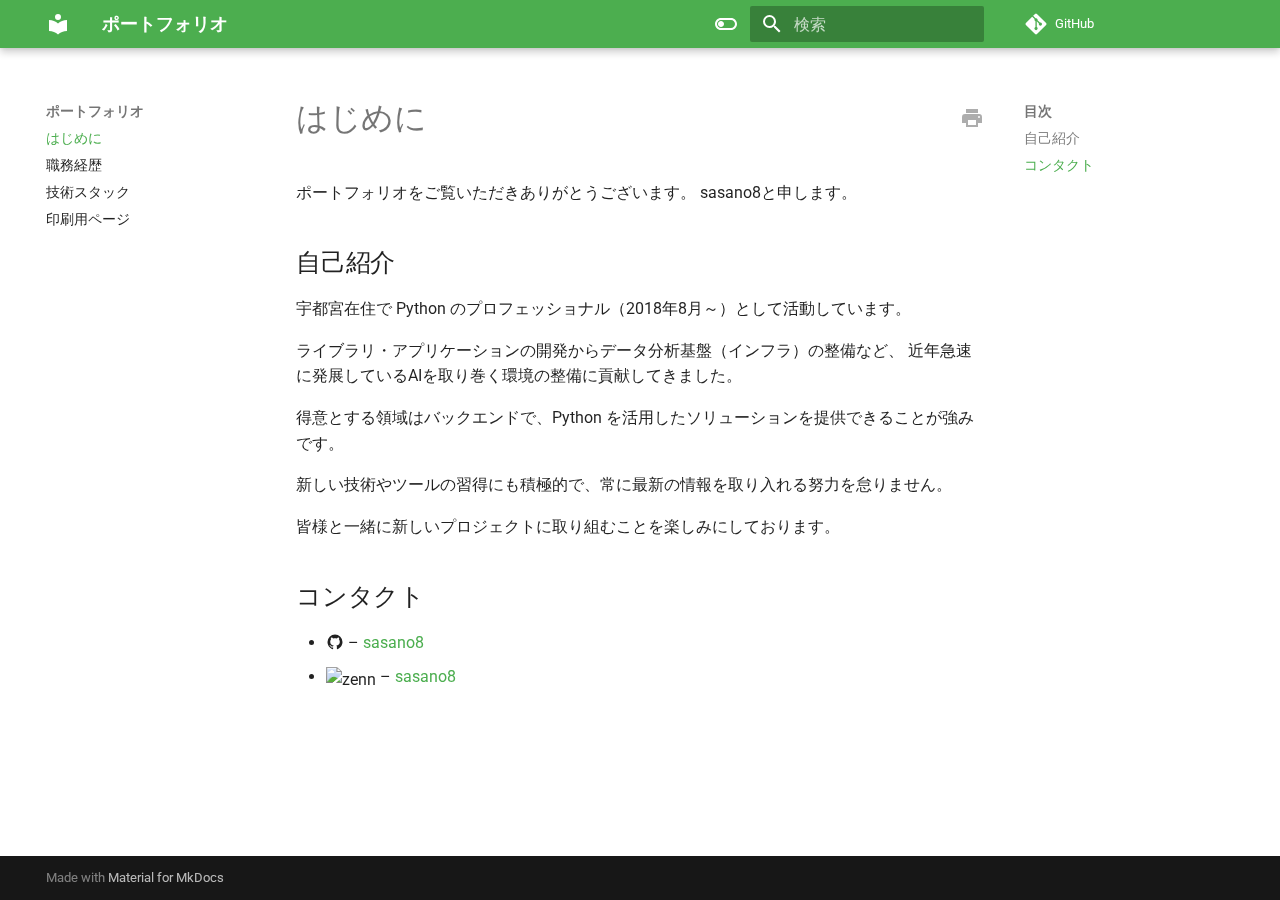
==== commit 465ab1b7: "deploy: 359e585f869173618021f4902a2267361a43cd41" ====
--- a/index.html
+++ b/index.html
@@ -12,7 +12,7 @@
       
       
       
-        <link rel="next" href="tech_stack/">
+        <link rel="next" href="background/">
       
       
       <link rel="icon" href="assets/images/favicon.png">
@@ -349,31 +349,31 @@
   
   
     <li class="md-nav__item">
+      <a href="background/" class="md-nav__link">
+        
+  
+  <span class="md-ellipsis">
+    職務経歴
+  </span>
+  
+
+      </a>
+    </li>
+  
+
+    
+      
+      
+  
+  
+  
+  
+    <li class="md-nav__item">
       <a href="tech_stack/" class="md-nav__link">
         
   
   <span class="md-ellipsis">
     技術スタック
-  </span>
-  
-
-      </a>
-    </li>
-  
-
-    
-      
-      
-  
-  
-  
-  
-    <li class="md-nav__item">
-      <a href="background/" class="md-nav__link">
-        
-  
-  <span class="md-ellipsis">
-    技術経歴
   </span>
   
 
